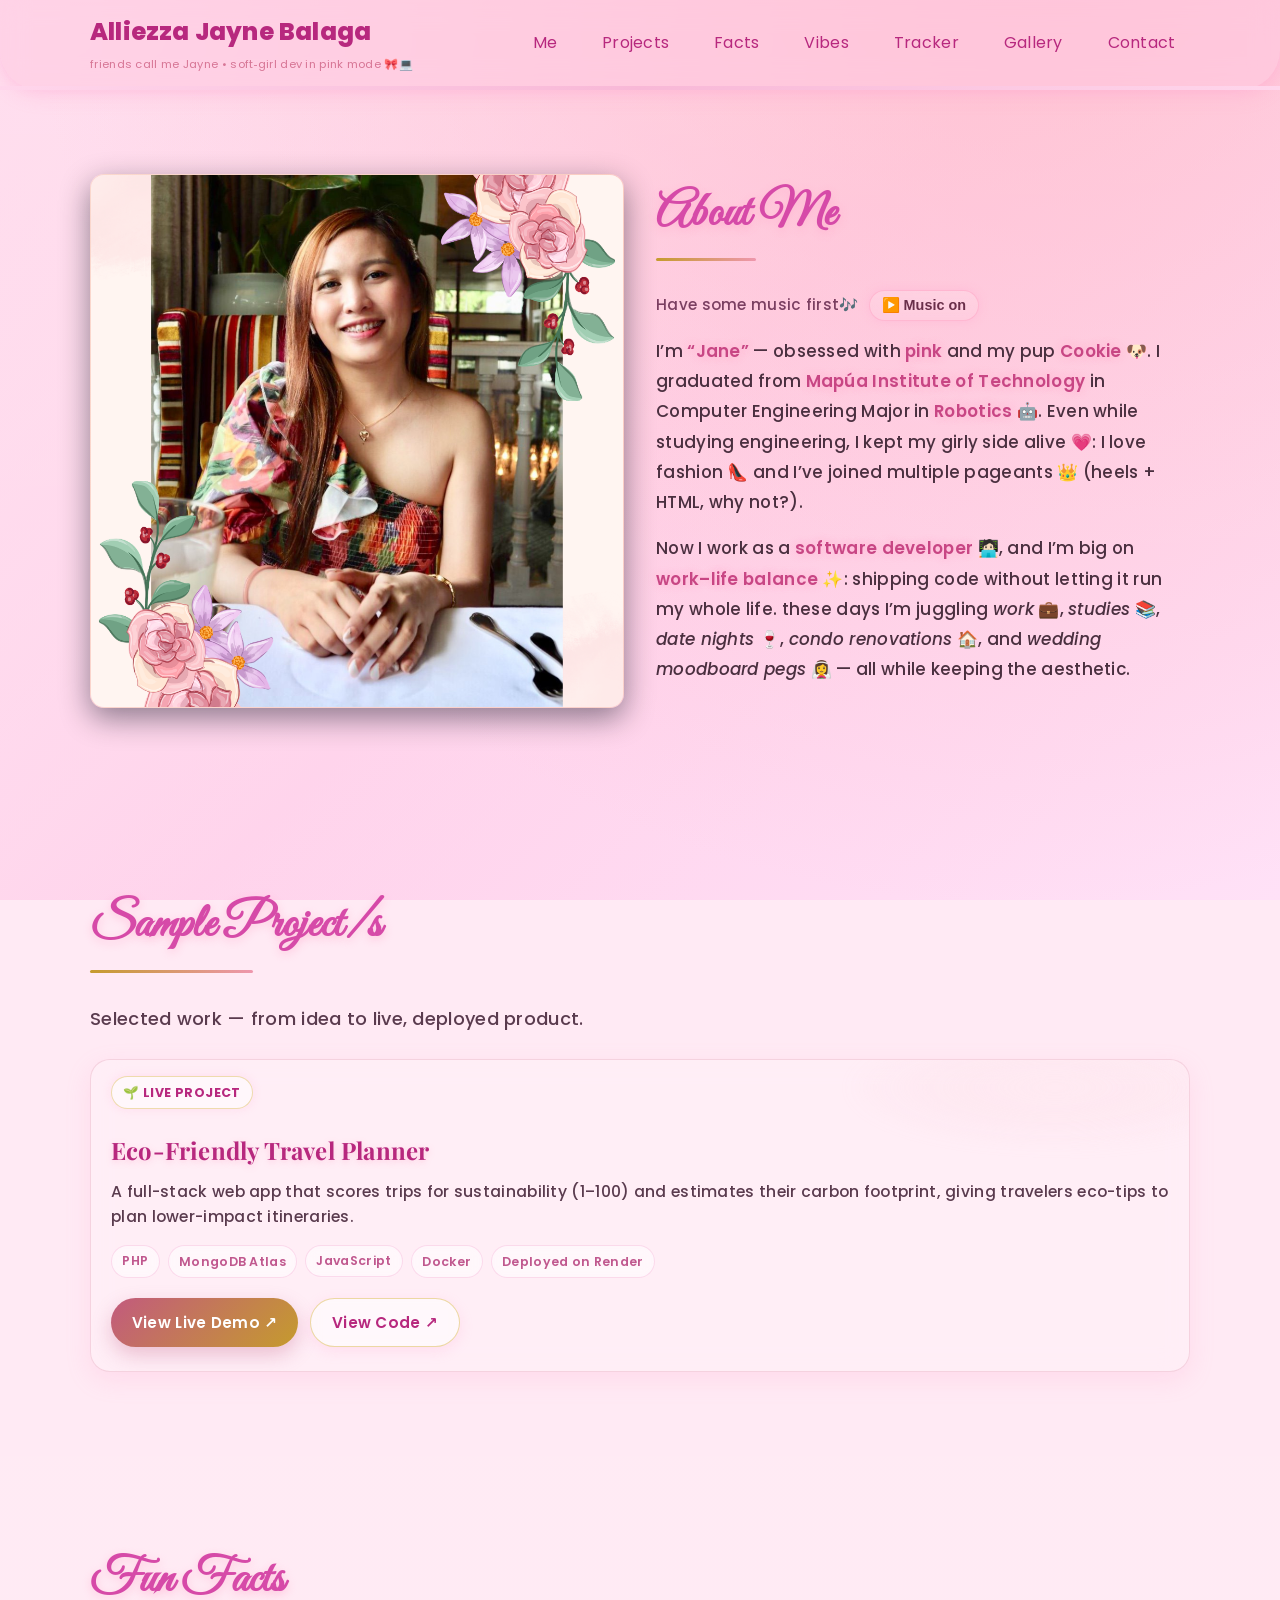
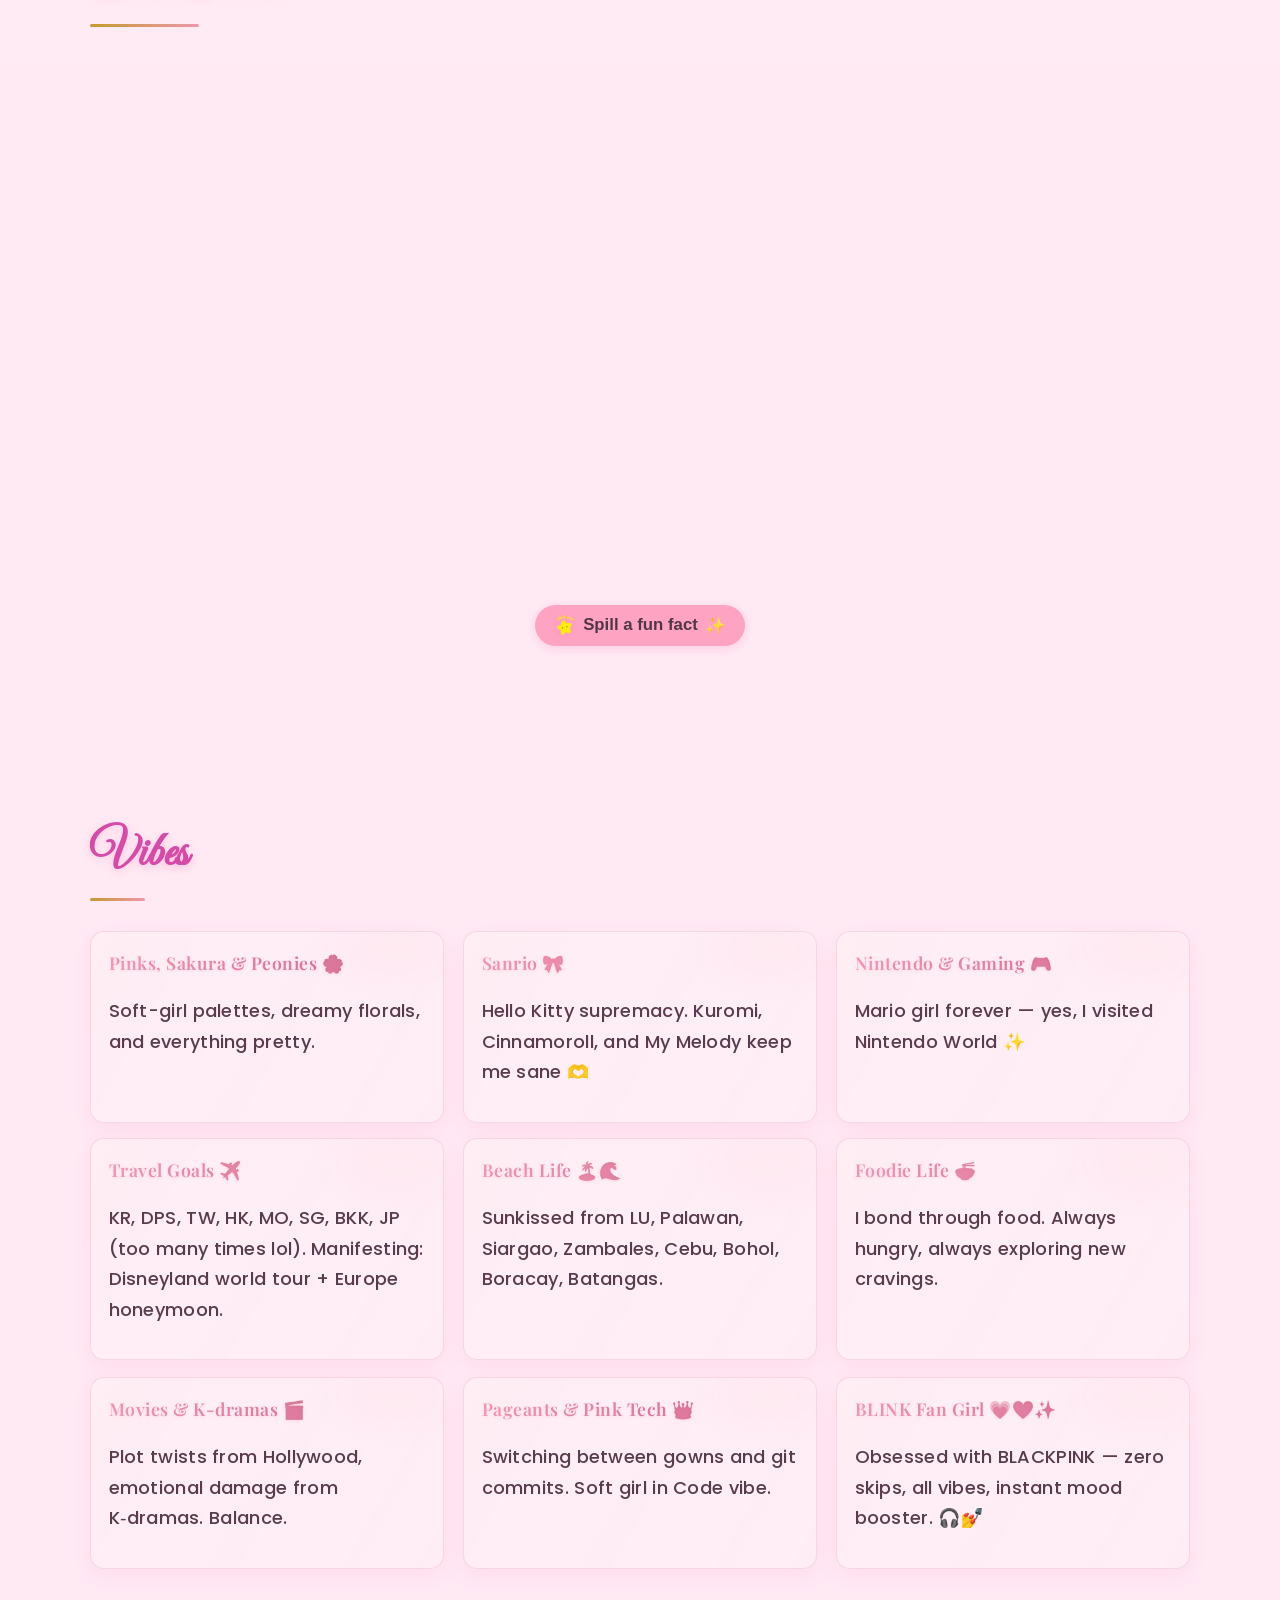
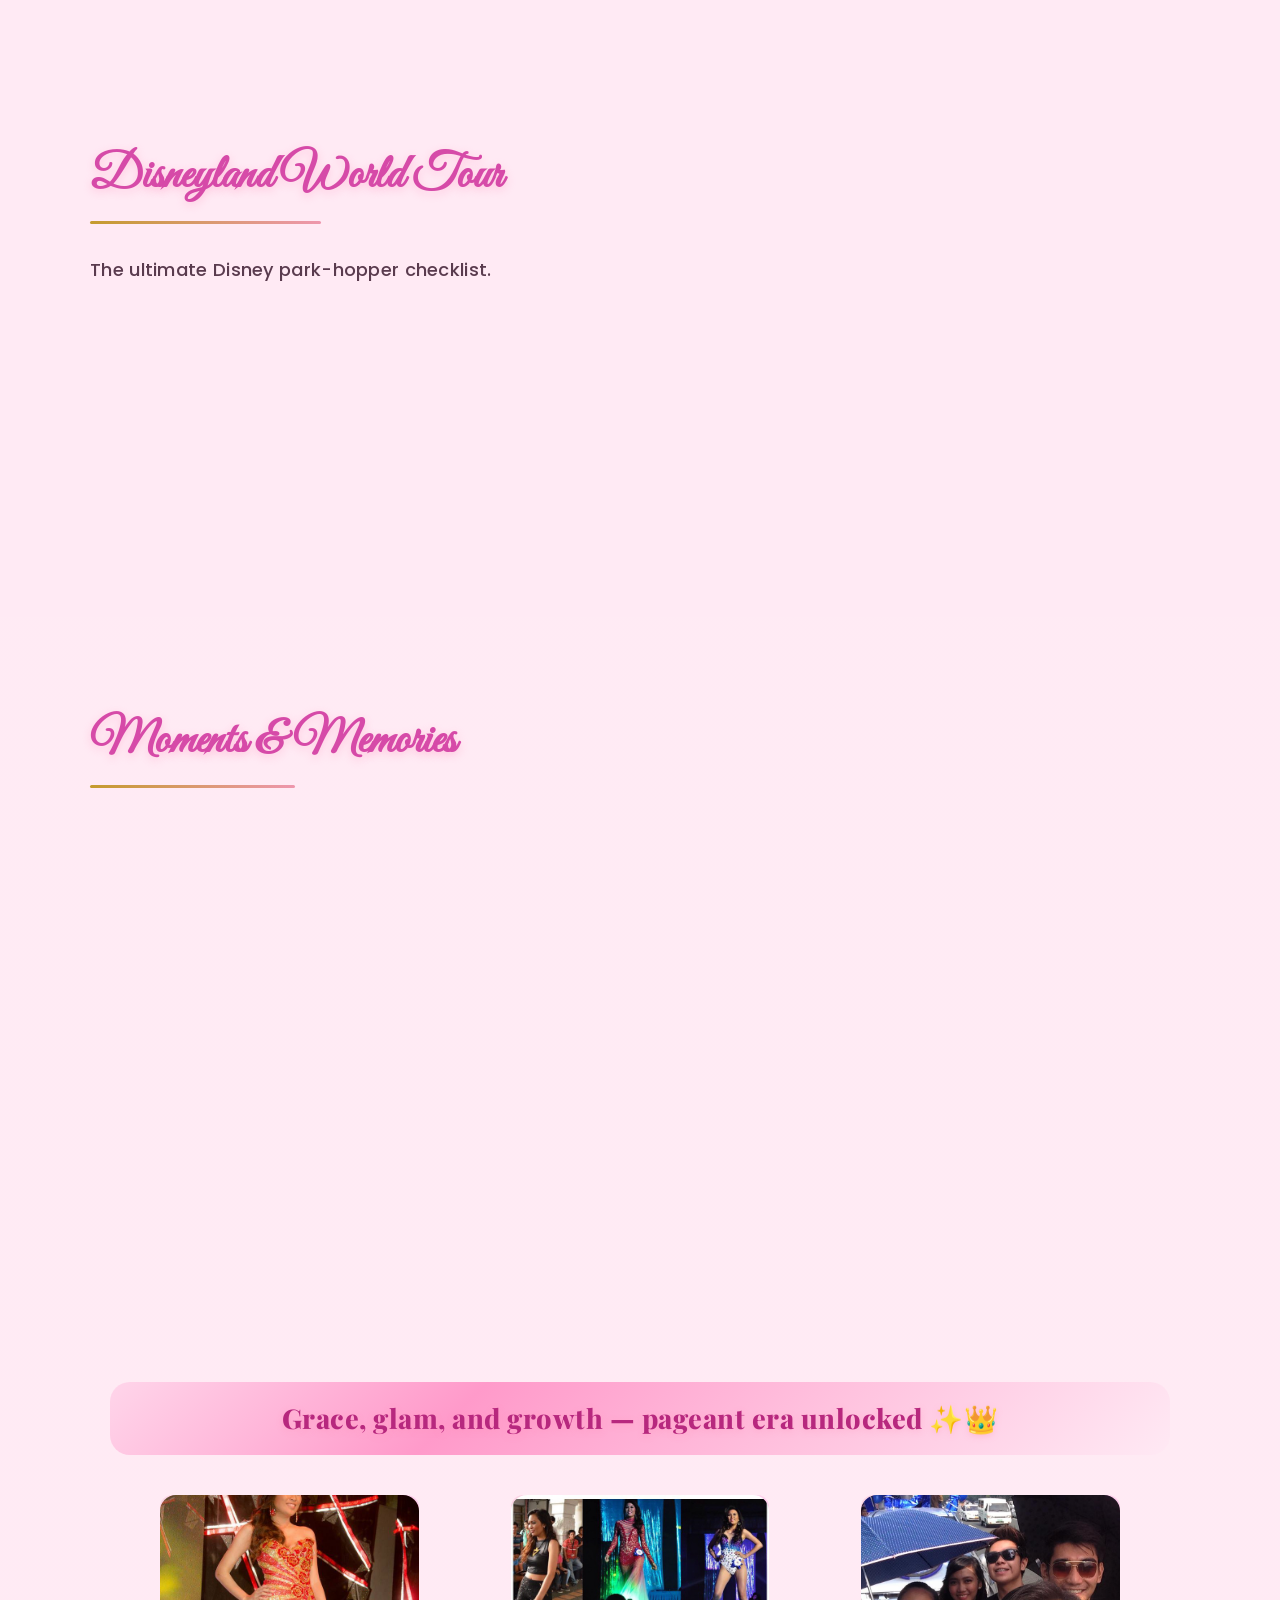
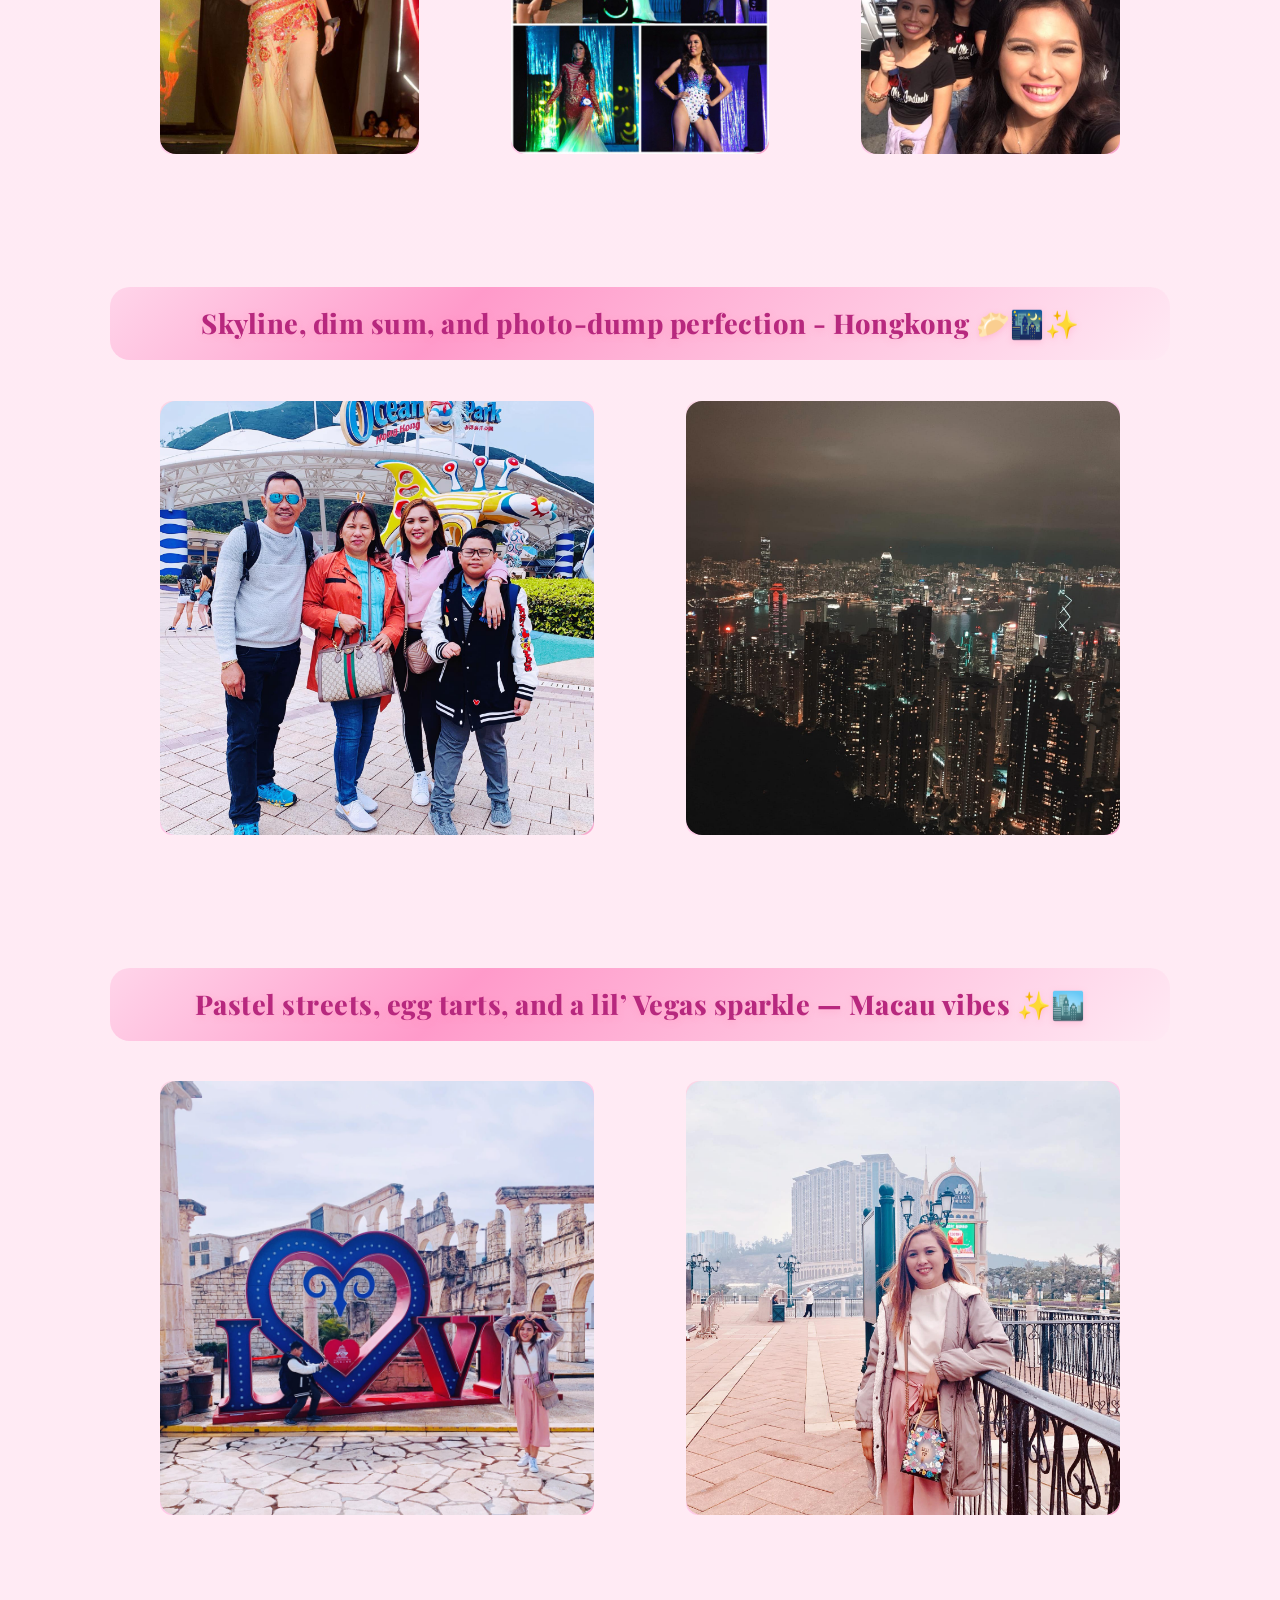
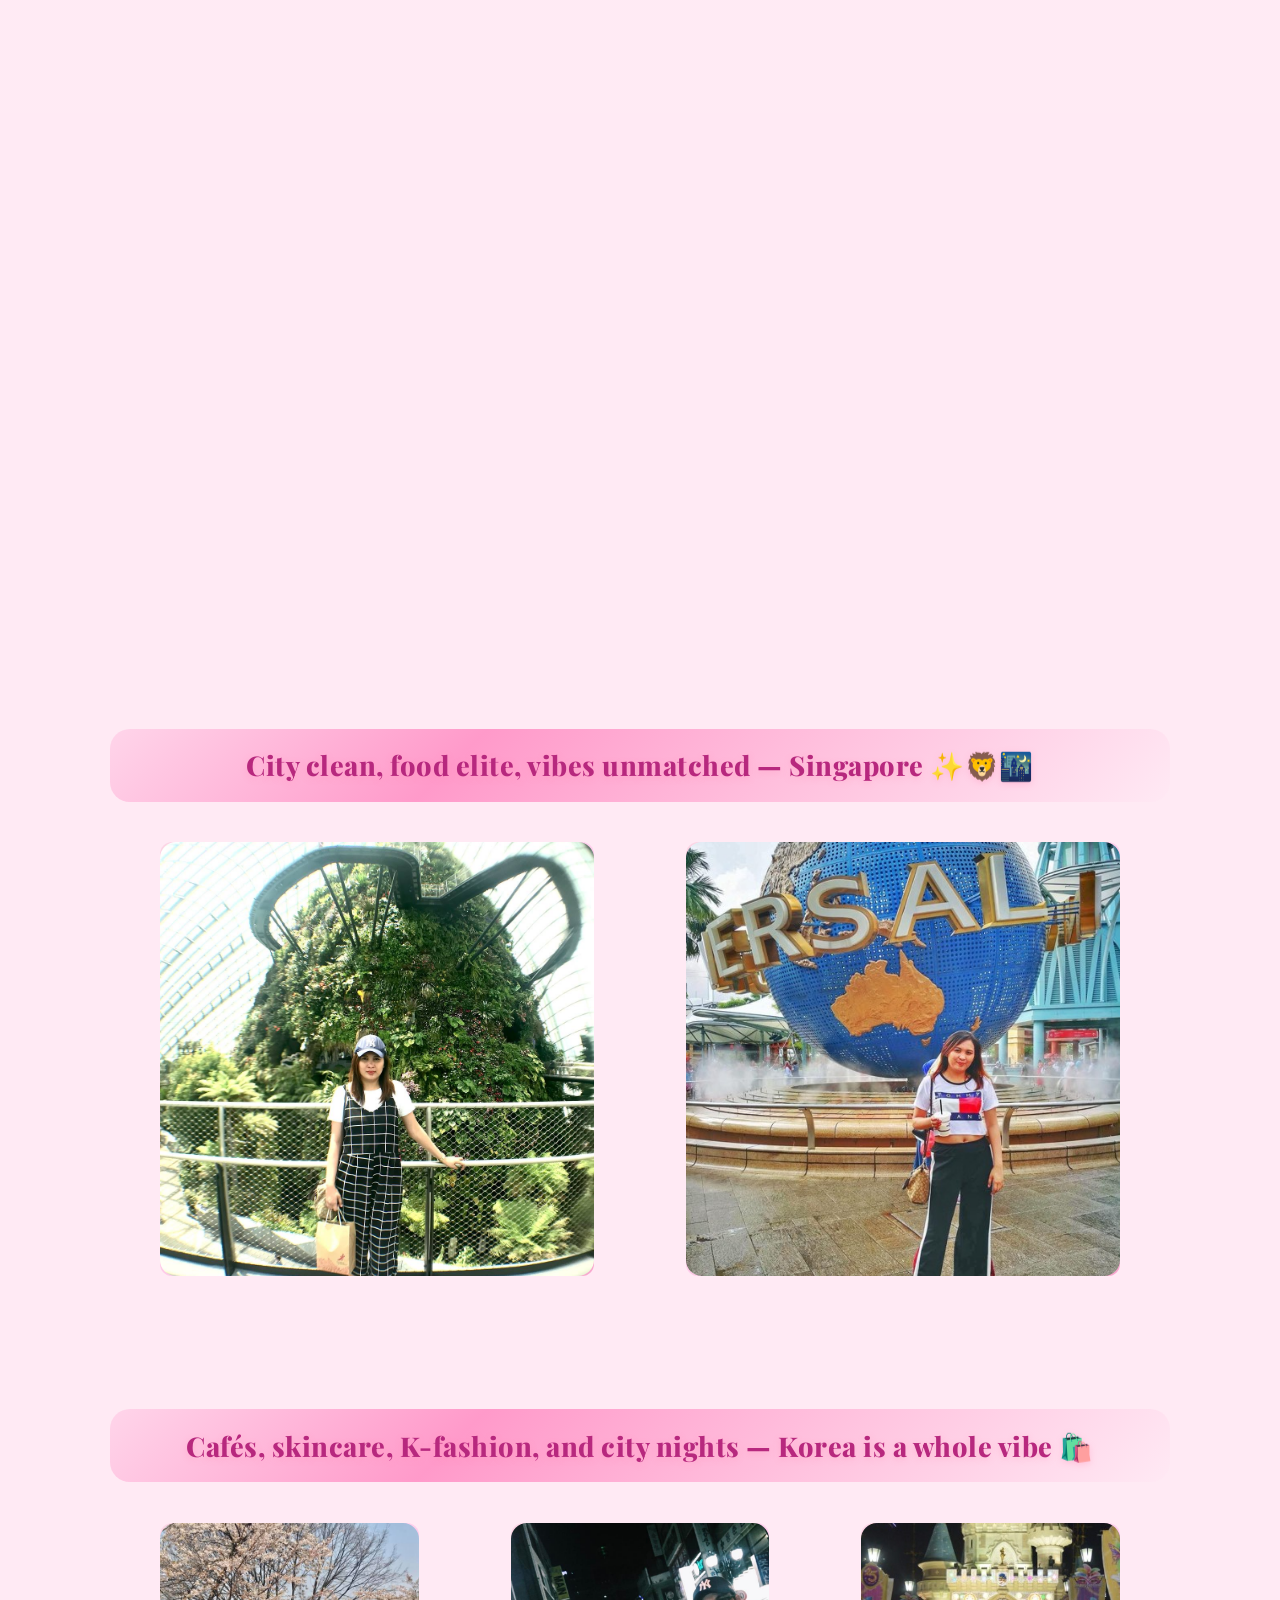
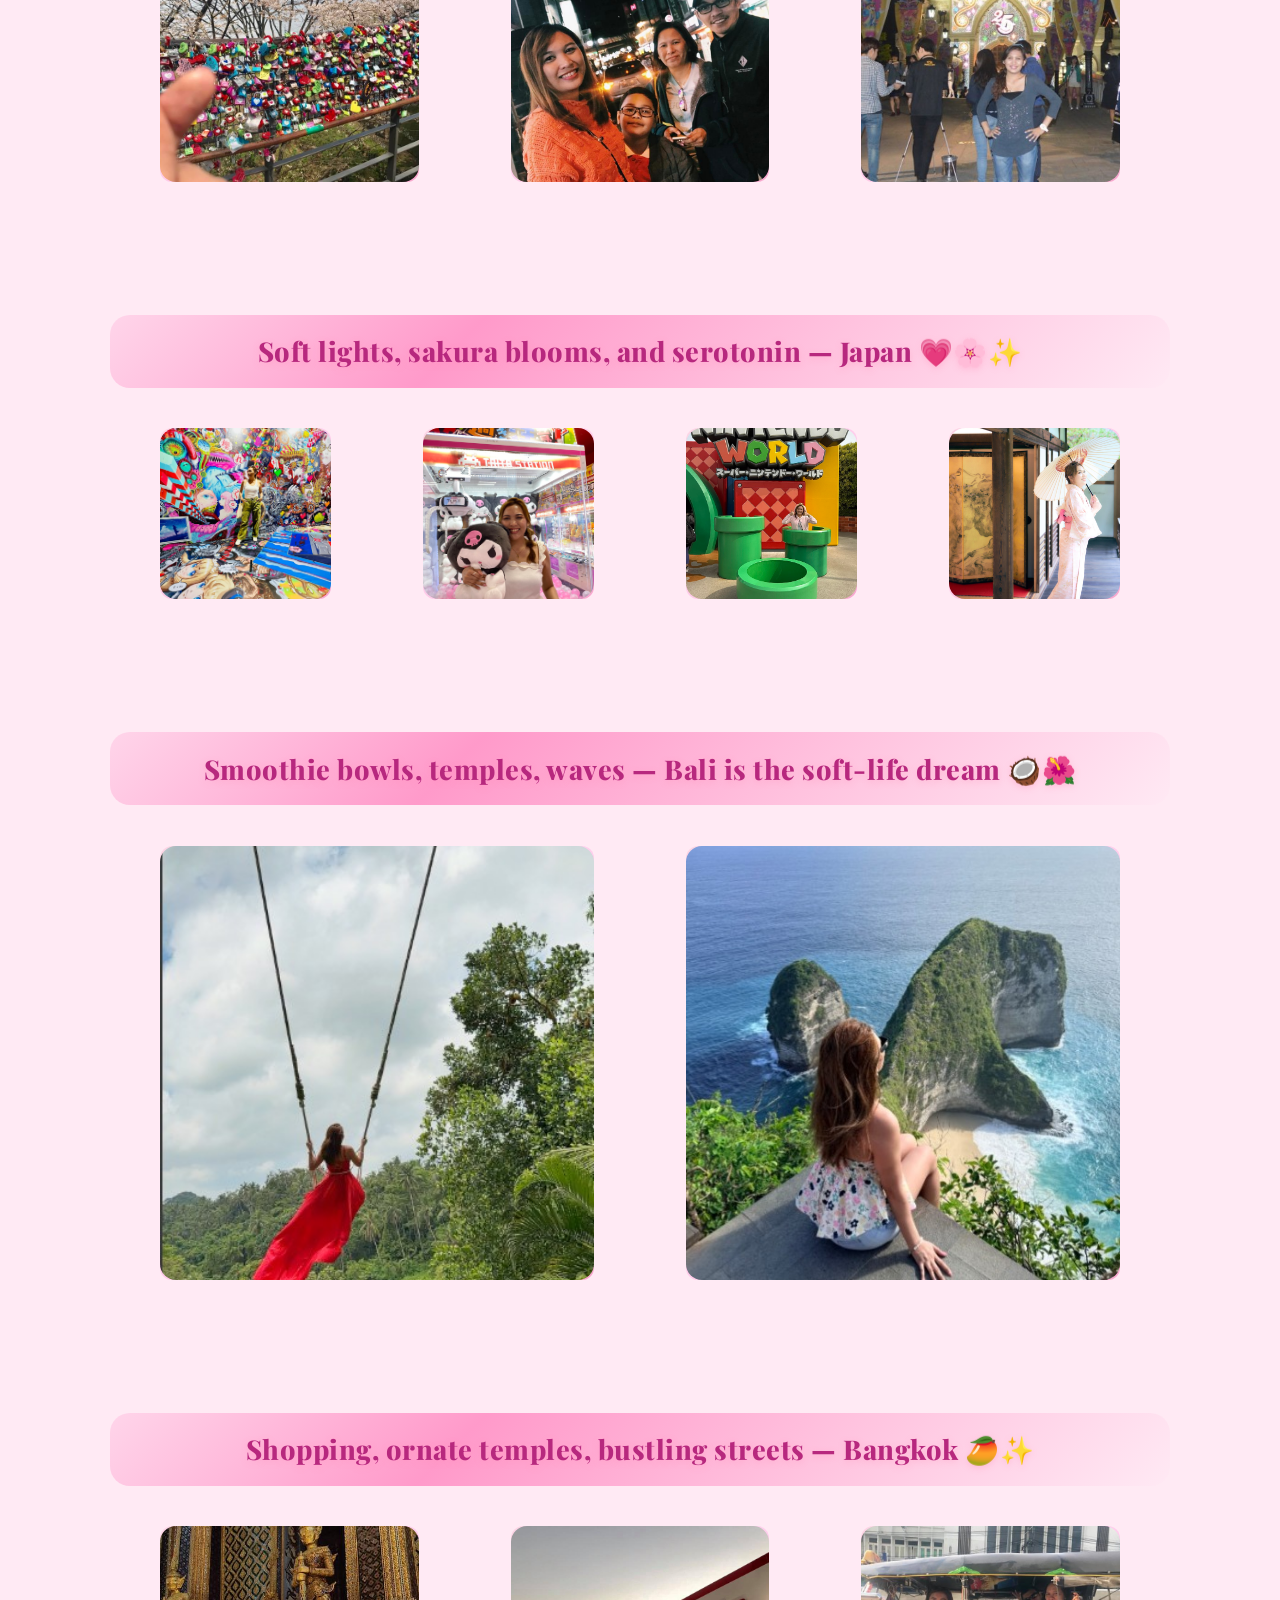
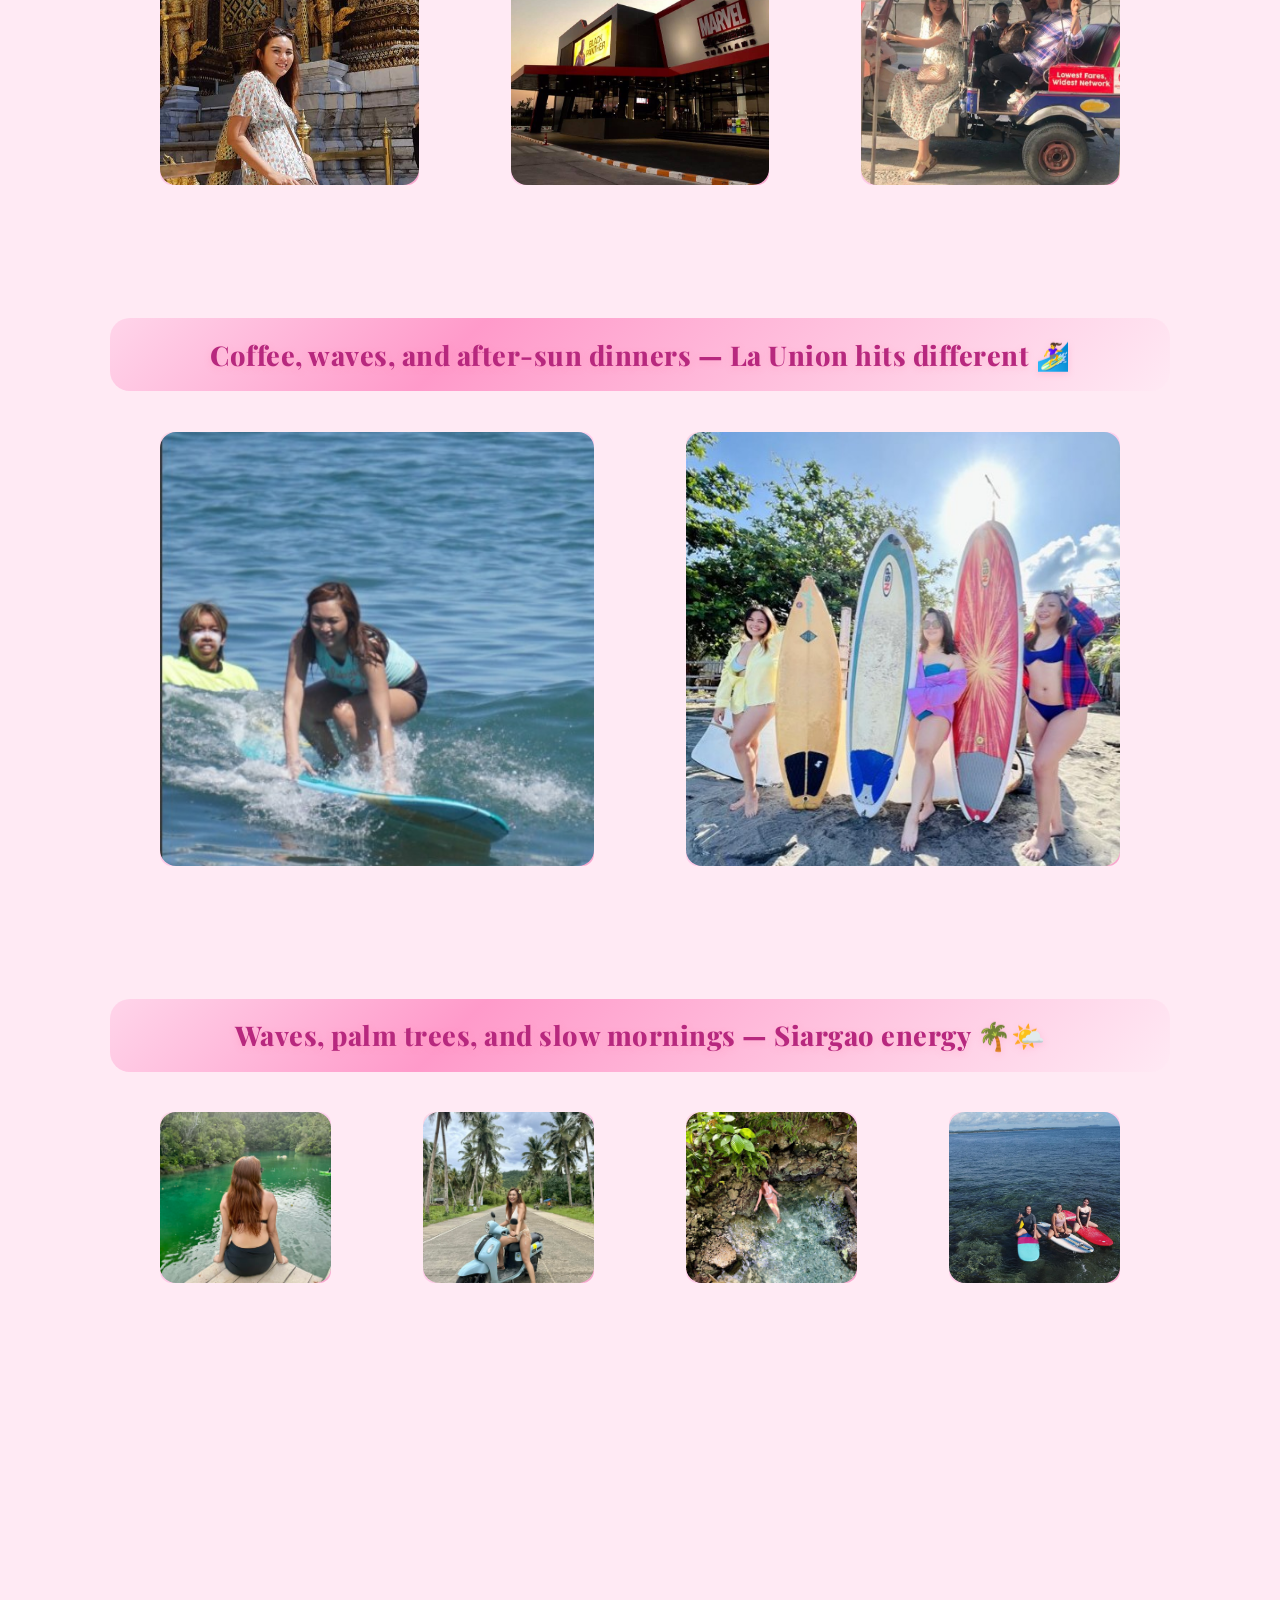
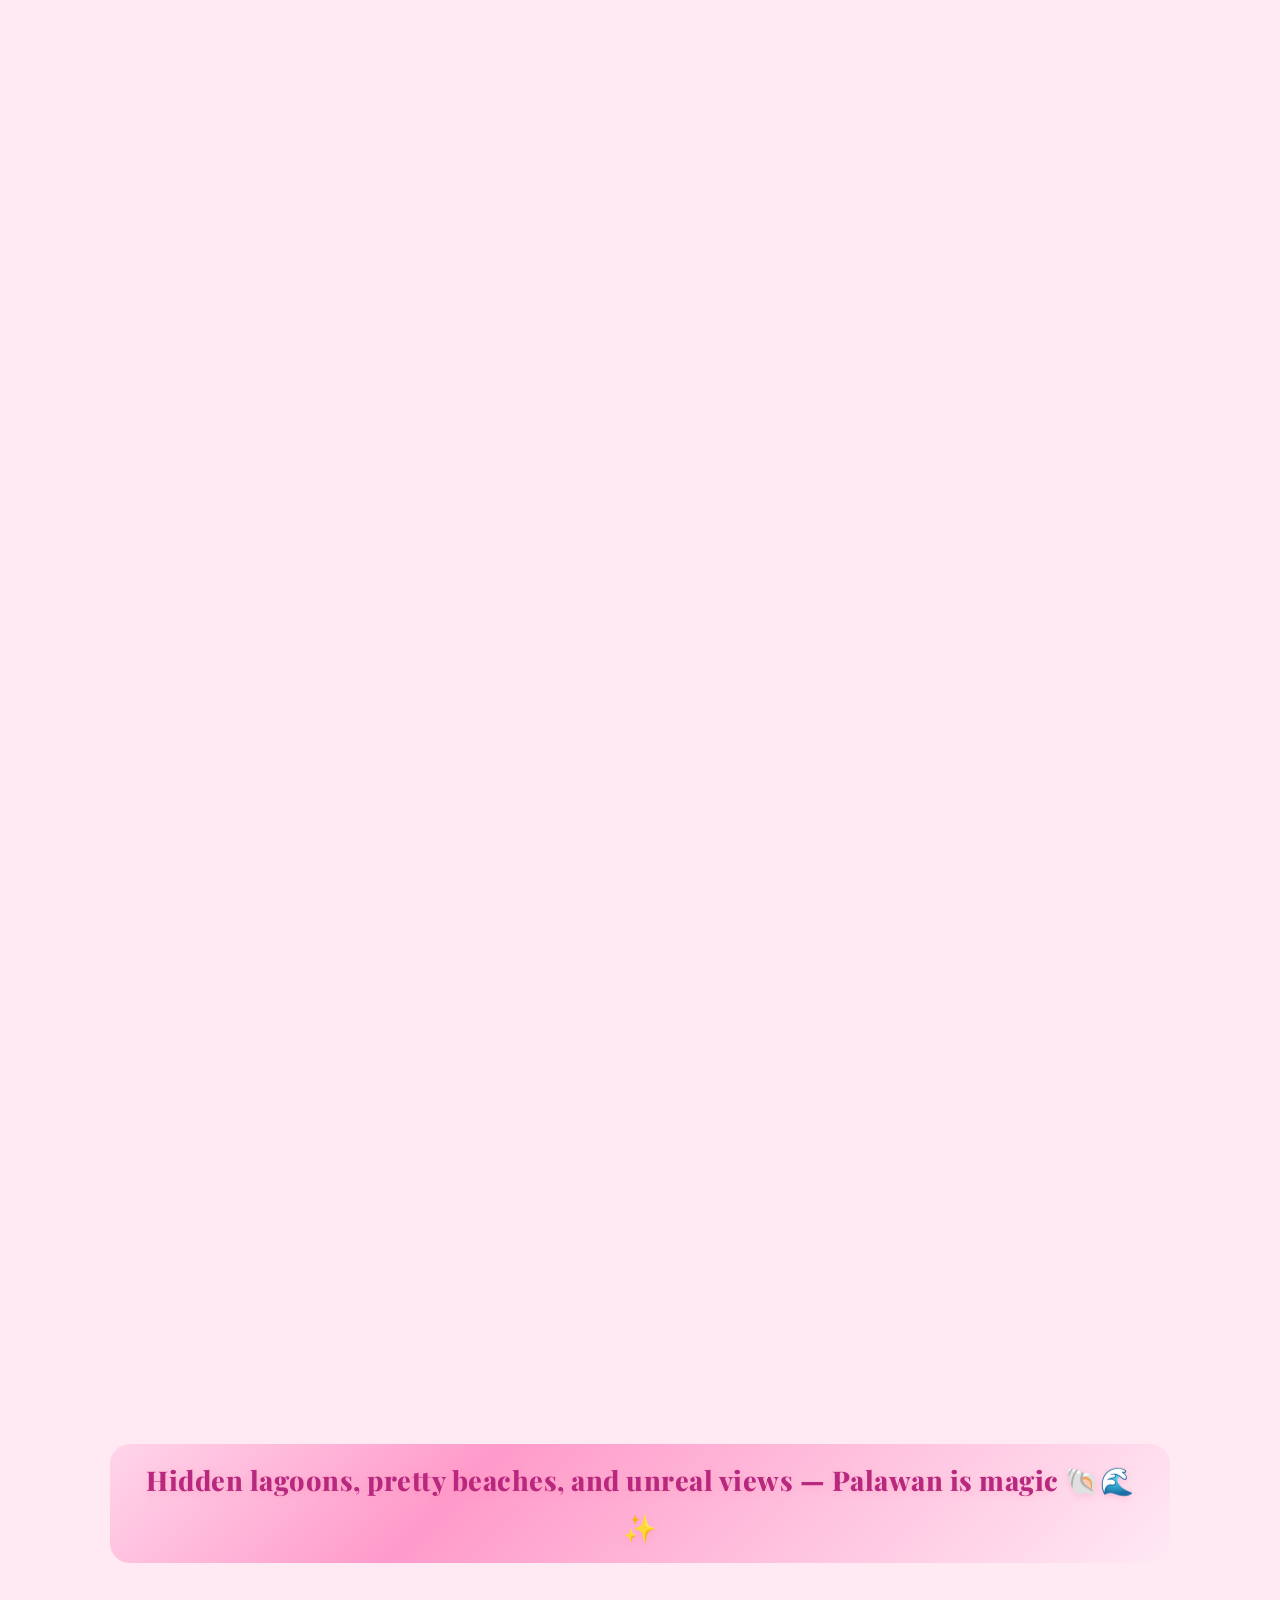
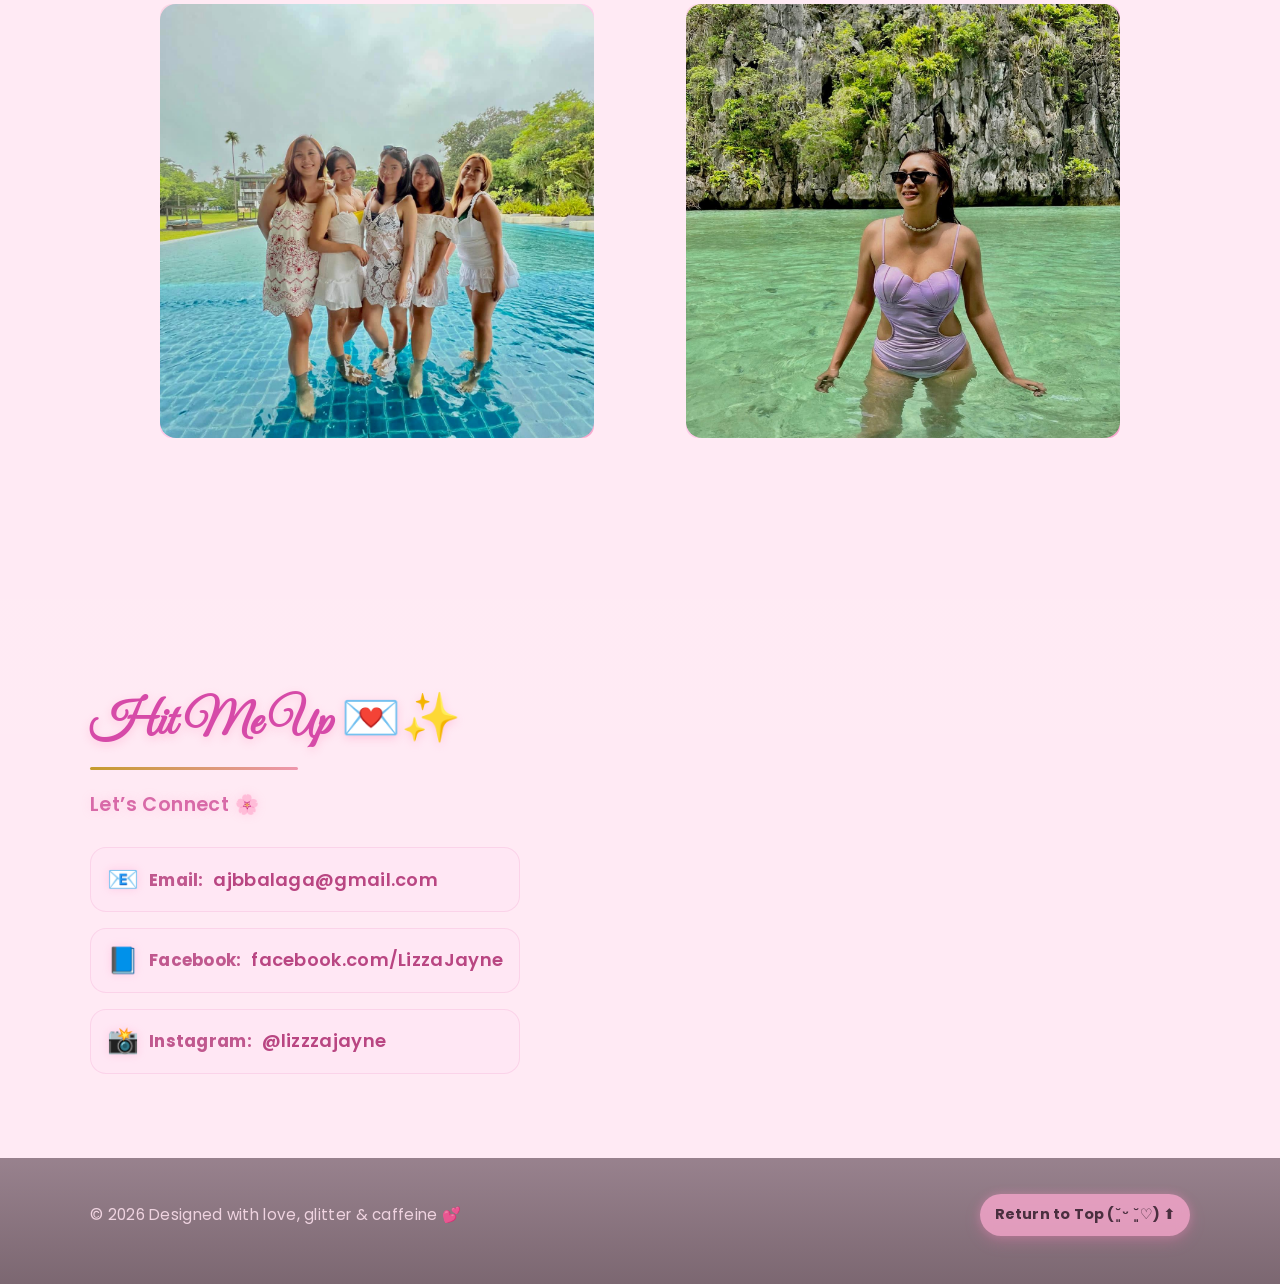
==== index.html @ bbef2a09 "update project" ====
<!DOCTYPE html>
<html lang="en" data-theme="dark">
<head>
  <meta charset="utf-8" />
  <meta name="viewport" content="width=device-width, initial-scale=1" />
  <title>Alliezza Jayne Balaga • Portfolio</title>
  <meta name="description" content="Personal web profile with elegant pink & gold palette, theme toggle, peony borders, Disneyland tracker, and curated photo galleries." />

  <!-- Fonts -->
  <link rel="preconnect" href="https://fonts.googleapis.com">
  <link rel="preconnect" href="https://fonts.gstatic.com" crossorigin>
  <link href="https://fonts.googleapis.com/css2?family=Inter:wght@400;600;800&display=swap" rel="stylesheet">
  <link href="https://fonts.googleapis.com/css2?family=Poppins:wght@300;400;500;600&family=Playfair+Display:wght@600;700&family=Great+Vibes&display=swap" rel="stylesheet">

  <!-- Styles -->
  <link rel="stylesheet" href="css/styles.css" />
  <link rel="stylesheet" href="css/header.css" />
  <link rel="stylesheet" href="css/fun-fact.css" />
  <link rel="stylesheet" href="css/contact.css" />
  <link rel="stylesheet" href="css/footer.css" />
  <link rel="stylesheet" href="css/disneyland-tracker.css" />
  <link rel="stylesheet" href="css/gallery.css" />
  <link rel="stylesheet" href="css/vibe.css" />
   <link rel="stylesheet" href="css/about.css" />
  <link rel="stylesheet" href="css/projects.css" />

  <!-- Script -->
  <script src="script.js" defer></script>
</head>
<body>  
  <div id="top">
    <a href="#main" class="u-skip">Skip to main</a>
    <header class="z-header">
      <div class="shell header-row">
        <div class="brand">
          <span class="brand-title">Alliezza Jayne Balaga</span>
          <span class="brand-tag">friends call me Jayne • soft‑girl dev in pink mode 🎀💻</span>
        </div>
        <nav class="z-nav" aria-label="Primary">
          <button id="menu-toggle"
                  class="nav-toggle"
                  aria-expanded="false"
                  aria-controls="nav-menu">
            <span class="sr-only">Toggle navigation</span>
            <span aria-hidden="true">☰</span>
          </button>
          <ul id="nav-menu" class="nav-list">
            <li><a class="nav-link" href="#about">Me</a></li>
            <li><a class="nav-link" href="#projects">Projects</a></li>
            <li><a class="nav-link" href="#funFact">Facts</a></li>
            <li><a class="nav-link" href="#vibes">Vibes</a></li>
            <li><a class="nav-link" href="#tracker">Tracker</a></li>
            <li><a class="nav-link" href="#gallery">Gallery</a></li>
            <li><a class="nav-link" href="#contact">Contact</a></li>
          </ul>
        </nav>
      </div>
    </header>
    <main id="main">
      <!-- ABOUT ME-->
      <section id="about" class="slice slice-alt">
        <div class="shell grid grid-2">
          <figure class="pfp reveal">
            <img class="pfp-img" src="images/jane-portrait.jpg" alt="Portrait of Alliezza Jayne (Jane) Balaga" />
          </figure>
          <div class="chunk reveal">
            <h2 class="slice-title">About Me</h2>
            
            <p class="music-line">
              Have some music first🎶
              <audio id="bg-music" loop playsinline preload="auto">
                <source src="music/silly cat.ogg" type="audio/ogg">
                <source src="music/silly cat.mp3" type="audio/mpeg">
              </audio>

              <button id="music-toggle" class="music-btn">
                ▶️ Music on
              </button>
            </p>            

            <p class="about-copy">
              I’m <strong><span class="name-highlight">“Jane”</span></strong> — obsessed with <strong>pink</strong> and my pup
              <strong>Cookie</strong> 🐶. I graduated from <strong>Mapúa Institute of Technology</strong> in Computer Engineering Major in
              <strong>Robotics</strong> 🤖. Even while studying engineering, I kept my girly side alive 💗:
              I love fashion 👠 and I’ve joined multiple pageants 👑 (heels + HTML, why not?).
            </p>
            <p class="about-copy">
              Now I work as a <strong>software developer</strong> 🧑🏻‍💻, and I’m big on <strong>work–life balance</strong> ✨:
              shipping code without letting it run my whole life. these days I’m juggling <em>work</em> 💼, <em>studies</em> 📚, <em>date nights</em> 🍷, <em>condo renovations</em> 🏠, and
              <em>wedding moodboard pegs</em> 👰‍♀️ — all while keeping the aesthetic.
            </p>          
          </div>
        </div>
      </section>
      <!-- PROJECTS -->
      <section id="projects" class="slice">
        <div class="shell">
          <h2 class="slice-title">Sample Project/s</h2>
          <p class="reveal projects-intro">Selected work — from idea to live, deployed product.</p>
          <div class="project-grid">
            <article class="project-card reveal">
              <div class="project-media">
                <span class="project-tag">🌱 Live Project</span>
              </div>
              <div class="project-body">
                <h3 class="project-title">Eco-Friendly Travel Planner</h3>
                <p class="project-copy">
                  A full-stack web app that scores trips for sustainability (1–100) and estimates their
                  carbon footprint, giving travelers eco-tips to plan lower-impact itineraries.
                </p>
                <ul class="project-stack">
                  <li>PHP</li>
                  <li>MongoDB Atlas</li>
                  <li>JavaScript</li>
                  <li>Docker</li>
                  <li>Deployed on Render</li>
                </ul>
                <div class="project-actions">
                  <a class="project-link"
                     href="https://eco-friendly-travel-planner.onrender.com"
                     target="_blank" rel="noopener noreferrer">
                    View Live Demo ↗
                  </a>
                  <a class="project-link project-link-outline"
                     href="https://github.com/ajbalaga/Eco-friendly-Travel-Planner-V2"
                     target="_blank" rel="noopener noreferrer">
                    View Code ↗
                  </a>
                </div>
              </div>
            </article>
          </div>
        </div>
      </section>
      <!-- FUN FACT -->
      <section id="funFact" class="slice slice-alt">
        <div class="shell">
          <h2 class="slice-title">Fun Facts</h2>
          <div class="fact-card">
            <figure class="fact-media loading reveal" aria-live="polite">
              <!-- Main image -->
              <img id="fact-img" class="peony-border" />
              <!-- SR caption -->
              <figcaption class="sr-only" id="fact-caption"></figcaption>
              <!-- Caption badge (on-image badge) -->
              <p id="fact-box" class="fact" role="status" aria-live="polite"></p>
            </figure>
            <div class="fact-actions">
              <button id="btn-fact"
                      class="btn-juice peony-border fact-btn under-btn"
                      aria-controls="fact-box fact-img">
                <span class="btn-inner">
                  <img src="./images/click.gif" alt="" class="click-gif" />
                  <span class="btn-text">Spill a fun fact</span>
                  <span class="emoji" aria-hidden="true">✨</span>
                </span>
                <span class="btn-ripple" aria-hidden="true"></span>
              </button>
            </div>
          </div>
        
        </div>
      </section>      
      <!-- VIBES -->
      <section id="vibes" class="slice">
        <div class="shell">
          <h2 class="slice-title">Vibes</h2>
          <div class="vibe-cards">

            <article class="vibe peony-border reveal">
              <h3 class="vibe-title">Pinks, Sakura & Peonies 🌸</h3>
              <p class="vibe-copy">Soft-girl palettes, dreamy florals, and everything pretty.</p>
            </article>

            <article class="vibe peony-border reveal">
              <h3 class="vibe-title">Sanrio 🎀</h3>
              <p class="vibe-copy">Hello Kitty supremacy. Kuromi, Cinnamoroll, and My Melody keep me sane 🫶</p>
            </article>

            <article class="vibe peony-border reveal">
              <h3 class="vibe-title">Nintendo & Gaming 🎮</h3>
              <p class="vibe-copy">Mario girl forever — yes, I visited Nintendo World ✨</p>
            </article>

            <article class="vibe peony-border reveal">
              <h3 class="vibe-title">Travel Goals ✈️</h3>
              <p class="vibe-copy">KR, DPS, TW, HK, MO, SG, BKK, JP (too many times lol). Manifesting: Disneyland world tour + Europe honeymoon.</p>
            </article>

            <article class="vibe peony-border reveal">
              <h3 class="vibe-title">Beach Life 🏝️🌊</h3>
              <p class="vibe-copy">Sunkissed from LU, Palawan, Siargao, Zambales, Cebu, Bohol, Boracay, Batangas.</p>
            </article>

            <article class="vibe peony-border reveal">
              <h3 class="vibe-title">Foodie Life 🍜</h3>
              <p class="vibe-copy">I bond through food. Always hungry, always exploring new cravings.</p>
            </article>

            <article class="vibe peony-border reveal">
              <h3 class="vibe-title">Movies & K‑dramas 🎬</h3>
              <p class="vibe-copy">Plot twists from Hollywood, emotional damage from K‑dramas. Balance.</p>
            </article>

            <article class="vibe peony-border reveal">
              <h3 class="vibe-title">Pageants & Pink Tech 👑</h3>
              <p class="vibe-copy">Switching between gowns and git commits. Soft girl in Code vibe.</p>
            </article>
            
            <article class="vibe peony-border reveal">
              <h3 class="vibe-title">BLINK Fan Girl 💗🖤✨</h3>
              <p class="vibe-copy">
                Obsessed with BLACKPINK — zero skips, all vibes, instant mood booster. 🎧💅
              </p>
            </article>
          </div>
        </div>
      </section>
      <!-- DISNEYLAND TRACKER -->
      <section id="tracker" class="slice">
      <div class="shell">
        <h2 class="slice-title">Disneyland World Tour</h2>
        <p class="reveal">The ultimate Disney park-hopper checklist.</p>
        <div class="tracker reveal">
          <div class="tracker-progress"
              role="progressbar"
              aria-valuemin="0"
              aria-valuemax="7"
              aria-valuenow="0"
              aria-label="Disneyland parks visited">
            <div class="tracker-bar" style="width:0%"></div>
          </div>
          <p class="tracker-stats">
            <span id="parks-done">0</span> /
            <span id="parks-total">7</span> complete
          </p>
          <ul class="parks-list sakura-scope">
            <li><label><input type="checkbox" class="park heart" data-key="california"> 🏰 Disneyland Park California</label></li>
            <li><label><input type="checkbox" class="park heart" data-key="florida"> 🌟 Walt Disney World Resort </label></li>
            <li><label><input type="checkbox" class="park heart" data-key="tokyo"> 🎌 Tokyo Disneyland </label></li>
            <li><label><input type="checkbox" class="park heart" data-key="tokyo2" checked> 🌊 Tokyo DisneySea </label></li>
            <li><label><input type="checkbox" class="park heart" data-key="paris"> 🥐 Disneyland Paris </label></li>
            <li><label><input type="checkbox" class="park heart" data-key="hongkong" checked> 🐉 Hong Kong Disneyland </label></li>
            <li><label><input type="checkbox" class="park heart" data-key="shanghai"> 🐼 Shanghai Disney Resort </label></li>
          </ul>
        </div><!-- tracker -->
      </div><!-- shell -->
      </section>
      <!-- GALLERY -->
      <section id="gallery" class="slice slice-alt">
        <div class="shell">
          <h2 class="slice-title">Moments & Memories</h2>

          <!-- University -->
          <div class="gallery-section reveal">
            <h3 class="gallery-title">Late‑night grinds, big wins, and core‑memory semesters 🎓✨</h3>
            <div class="gallery-grid">
              <figure class="shot peony-border"><img src="images/gallery/university/univ-1.jpg" alt="University photo 1"/></figure>
              <figure class="shot peony-border"><img src="images/gallery/university/univ-2.jpg" alt="University photo 2"/></figure>
              <figure class="shot peony-border"><img src="images/gallery/university/univ-3.jpg" alt="University photo 3"/></figure>
            </div>
          </div>

          <!-- Pageant -->
          <div class="gallery-section reveal">
            <h3 class="gallery-title">Grace, glam, and growth — pageant era unlocked ✨👑</h3>
            <div class="gallery-grid">
              <figure class="shot peony-border"><img src="images/gallery/pageant/pageant-1.jpg" alt="Pageant photo 1"/></figure>
              <figure class="shot peony-border"><img src="images/gallery/pageant/pageant-2.jpg" alt="Pageant photo 2"/></figure>
              <figure class="shot peony-border"><img src="images/gallery/pageant/pageant-3.jpg" alt="Pageant photo 3"/></figure>
            </div>
          </div>

          <!-- International Travel -->
          <div class="gallery-section reveal"><h3 class="gallery-title">Skyline, dim sum, and photo‑dump perfection - Hongkong 🥟🌃✨</h3>
            <div class="gallery-grid">
              <figure class="shot peony-border"><img src="images/gallery/travel/hk/hk-1.jpg" alt="Hong Kong photo 1"/></figure>
              <figure class="shot peony-border"><img src="images/gallery/travel/hk/hk-2.jpg" alt="Hong Kong photo 2"/></figure>
            </div>
          </div>
          <div class="gallery-section reveal"><h3 class="gallery-title">Pastel streets, egg tarts, and a lil’ Vegas sparkle — Macau vibes ✨🏙️</h3>
            <div class="gallery-grid">
              <figure class="shot peony-border"><img src="images/gallery/travel/macau/macau-1.jpg" alt="Macau photo 1"/></figure>
              <figure class="shot peony-border"><img src="images/gallery/travel/macau/macau-2.jpg" alt="Macau photo 2"/></figure>
            </div>
          </div>
          <div class="gallery-section reveal"><h3 class="gallery-title">Milk tea, street food, and endless foodie wins — Taiwan hits 🎋🍡🧋</h3>
            <div class="gallery-grid">
              <figure class="shot peony-border"><img src="images/gallery/travel/taiwan/taiwan-1.jpg" alt="Taiwan photo 1"/></figure>
              <figure class="shot peony-border"><img src="images/gallery/travel/taiwan/taiwan-2.jpg" alt="Taiwan photo 2"/></figure>
            </div>
          </div>
          <div class="gallery-section reveal"><h3 class="gallery-title">City clean, food elite, vibes unmatched — Singapore ✨🦁🌃</h3>
            <div class="gallery-grid">
              <figure class="shot peony-border"><img src="images/gallery/travel/singapore/singapore-1.jpg" alt="Singapore photo 1"/></figure>
              <figure class="shot peony-border"><img src="images/gallery/travel/singapore/singapore-2.jpg" alt="Singapore photo 2"/></figure>
            </div>
          </div>
          <div class="gallery-section reveal"><h3 class="gallery-title">Cafés, skincare, K‑fashion, and city nights — Korea is a whole vibe 🛍️</h3>
            <div class="gallery-grid">
              <figure class="shot peony-border"><img src="images/gallery/travel/skorea/skorea-1.jpg" alt="South Korea photo 1"/></figure>
              <figure class="shot peony-border"><img src="images/gallery/travel/skorea/skorea-2.jpg" alt="South Korea photo 2"/></figure>
              <figure class="shot peony-border"><img src="images/gallery/travel/skorea/skorea-3.jpg" alt="South Korea photo 3"/></figure>
            </div>
          </div>
          <div class="gallery-section reveal"><h3 class="gallery-title">Soft lights, sakura blooms, and serotonin — Japan 💗🌸✨</h3>
            <div class="gallery-grid">
              <figure class="shot peony-border"><img src="images/gallery/travel/japan/japan-1.jpg" alt="Japan photo 1"/></figure>
              <figure class="shot peony-border"><img src="images/gallery/travel/japan/japan-2.jpg" alt="Japan photo 2"/></figure>
              <figure class="shot peony-border"><img src="images/gallery/travel/japan/japan-3.jpg" alt="Japan photo 3"/></figure>
              <figure class="shot peony-border"><img src="images/gallery/travel/japan/japan-4.jpg" alt="Japan photo 4"/></figure>
            </div>
          </div>
          <div class="gallery-section reveal"><h3 class="gallery-title">Smoothie bowls, temples, waves — Bali is the soft‑life dream 🥥🌺</h3>
            <div class="gallery-grid">
              <figure class="shot peony-border"><img src="images/gallery/travel/bali/bali-1.jpg" alt="Bali photo 1"/></figure>
              <figure class="shot peony-border"><img src="images/gallery/travel/bali/bali-2.jpg" alt="Bali photo 2"/></figure>
            </div>
          </div>
          <div class="gallery-section reveal"><h3 class="gallery-title">Shopping, ornate temples, bustling streets — Bangkok 🥭✨</h3>
            <div class="gallery-grid">
              <figure class="shot peony-border"><img src="images/gallery/travel/Bangkok/bk-1.jpg" alt="Bangkok photo 1"/></figure>
              <figure class="shot peony-border"><img src="images/gallery/travel/Bangkok/bk-2.jpg" alt="Bangkok photo 2"/></figure>
              <figure class="shot peony-border"><img src="images/gallery/travel/Bangkok/bk-3.jpg" alt="Bangkok photo 3"/></figure>
            </div>
          </div>

          <!-- Beaches (PH) -->
          <div class="gallery-section reveal"><h3 class="gallery-title">Coffee, waves, and after‑sun dinners — La Union hits different 🏄‍♀️</h3>
            <div class="gallery-grid">
              <figure class="shot peony-border"><img src="images/gallery/beaches/lu/lu-1.jpg" alt="La Union beach photo 1"/></figure>
              <figure class="shot peony-border"><img src="images/gallery/beaches/lu/lu-2.jpg" alt="La Union beach photo 2"/></figure>
            </div>
          </div>
          <div class="gallery-section reveal"><h3 class="gallery-title">Waves, palm trees, and slow mornings — Siargao energy 🌴🌤️</h3>
            <div class="gallery-grid">
              <figure class="shot peony-border"><img src="images/gallery/beaches/siargao/siargao-1.jpg" alt="Siargao beach photo 1"/></figure>
              <figure class="shot peony-border"><img src="images/gallery/beaches/siargao/siargao-2.jpg" alt="Siargao beach photo 2"/></figure>
              <figure class="shot peony-border"><img src="images/gallery/beaches/siargao/siargao-3.jpg" alt="Siargao beach photo 3"/></figure>
              <figure class="shot peony-border"><img src="images/gallery/beaches/siargao/siargao-4.jpg" alt="Siargao beach photo 4"/></figure>
            </div>
          </div>
          <div class="gallery-section reveal"><h3 class="gallery-title">Bonfires, beaches, and chill weekend escapes — Zambales energy 🌊🔥</h3>
            <div class="gallery-grid">
              <figure class="shot peony-border"><img src="images/gallery/beaches/zambales/zambales-1.jpg" alt="Zambales beach photo 1"/></figure>
              <figure class="shot peony-border"><img src="images/gallery/beaches/zambales/zambales-2.jpg" alt="Zambales beach photo 2"/></figure>
            </div>
          </div>
          <div class="gallery-section reveal"><h3 class="gallery-title">Quick escapes, calm beaches, and cozy weekends — Batangas 🏖️</h3>
            <div class="gallery-grid">
              <figure class="shot peony-border"><img src="images/gallery/beaches/batangas/batangas-1.jpg" alt="Batangas beach photo 1"/></figure>
              <figure class="shot peony-border"><img src="images/gallery/beaches/batangas/batangas-2.jpg" alt="Batangas beach photo 2"/></figure>
              <figure class="shot peony-border"><img src="images/gallery/beaches/batangas/batangas-3.jpg" alt="Batangas beach photo 2"/></figure>
            </div>
          </div>
          <div class="gallery-section reveal"><h3 class="gallery-title">Chocolate Hills, tarsiers, and crystal waters — Bohol slays 🐒🌴💖</h3>
            <div class="gallery-grid">
              <figure class="shot peony-border"><img src="images/gallery/beaches/bohol/bohol-1.jpg" alt="Bohol beach photo 1"/></figure>
              <figure class="shot peony-border"><img src="images/gallery/beaches/bohol/bohol-2.jpg" alt="Bohol beach photo 2"/></figure>
            </div>
          </div>
          <div class="gallery-section reveal"><h3 class="gallery-title">Whale sharks, beaches, waterfalls, and city food trips — Cebu 🐳🍢✨</h3>
            <div class="gallery-grid">
              <figure class="shot peony-border"><img src="images/gallery/beaches/cebu/cebu-1.jpg" alt="Cebu beach photo 1"/></figure>
              <figure class="shot peony-border"><img src="images/gallery/beaches/cebu/cebu-2.jpg" alt="Cebu beach photo 2"/></figure>
            </div>
          </div>
          <div class="gallery-section reveal"><h3 class="gallery-title">White sand, blue water, and golden hour perfection — Bora vibes 🌅🏝️💖</h3>
            <div class="gallery-grid">
              <figure class="shot peony-border"><img src="images/gallery/beaches/boracay/boracay-1.jpg" alt="Boracay beach photo 1"/></figure>
              <figure class="shot peony-border"><img src="images/gallery/beaches/boracay/boracay-2.jpg" alt="Boracay beach photo 2"/></figure>
            </div>
          </div>
          <div class="gallery-section reveal"><h3 class="gallery-title">Hidden lagoons, pretty beaches, and unreal views — Palawan is magic 🐚🌊✨</h3>
            <div class="gallery-grid">
              <figure class="shot peony-border"><img src="images/gallery/beaches/palawan/palawan-1.jpg" alt="Palawan beach photo 1"/></figure>
              <figure class="shot peony-border"><img src="images/gallery/beaches/palawan/palawan-2.jpg" alt="Palawan beach photo 2"/></figure>
            </div>
          </div>
        </div>
      </section>
      <!-- CONTACT -->
      <section id="contact" class="slice slice-alt">
        <div class="shell">

          <h2 class="slice-title contact-title">Hit Me Up 💌✨</h2>
          <p class="contact-sub">Let’s Connect 🌸</p>

          <ul class="ping-list reveal contact-list">
            <li>
              <span class="icon">📧</span>
              <strong>Email:</strong>
              <a href="mailto:ajbbalaga@gmail.com">ajbbalaga@gmail.com</a>
            </li>

            <li>
              <span class="icon">📘</span>
              <strong>Facebook:</strong>
              <a href="https://www.facebook.com/LizzaJayne" target="_blank" rel="noopener">
                facebook.com/LizzaJayne
              </a>
            </li>

            <li>
              <span class="icon">📸</span>
              <strong>Instagram:</strong>
              <a href="https://instagram.com/lizzzajayne" target="_blank" rel="noopener">
                @lizzzajayne
              </a>
            </li>
          </ul>

        </div>
      </section>
    </main>      
    <footer class="z-footer">
      <div class="shell footer-row">
        <p class="footer-text">
          © <span id="year"></span> Designed with love, glitter & caffeine 💕
        </p>
        <a class="to-top inline" href="#top" aria-label="Back to top"> Return to Top (˘͈ᵕ ˘͈♡) ⬆️</a>
      </div>
    </footer>
    <!-- Sakura petals -->
    <div class="sakura" style="left: 5%; animation-duration: 9s;">🌸</div>
    <div class="sakura" style="left: 15%; animation-duration: 12s; font-size: 26px;">🌸</div>
    <div class="sakura" style="left: 25%; animation-duration: 10s; font-size: 36px;">🌸</div>
    <div class="sakura" style="left: 35%; animation-duration: 14s;">🌸</div>
    <div class="sakura" style="left: 45%; animation-duration: 11s; font-size: 30px;">🌸</div>
    <div class="sakura" style="left: 55%; animation-duration: 13s;">🌸</div>
    <div class="sakura" style="left: 65%; animation-duration: 10s; font-size: 28px;">🌸</div>
    <div class="sakura" style="left: 75%; animation-duration: 15s;">🌸</div>
    <div class="sakura" style="left: 85%; animation-duration: 12s; font-size: 34px;">🌸</div>
    <div class="sakura" style="left: 92%; animation-duration: 9.5s;">🌸</div>
  </div>
</body>
</html>
---- css/styles.css ----
/* ------------------------------
   Reset
--------------------------------*/
*,
*::before,
*::after {
  box-sizing: border-box;
}

/* ------------------------------
   Design Tokens
--------------------------------*/
:root {
  /* Colors */
  --gold: #c59b2d;

  --pink-elegant: #e8a5b1;
  --pink-sakura: #ffe6ec;
  --pink-peony: #c25a7e;
  --pink-peony-soft: #ee97ad;

  --ink-on-dark: #1f2937;
  --ink-soft: #334155;
  --muted: #475569;

  --bg-deep: #ffffff;
  --bg-soft: #f8fafc;

  /* Effects */
  --ring: #d8b85d;
  --glow-1: rgba(232, 165, 177, 0.22);
  --glow-2: rgba(255, 230, 236, 0.28);

  --depth: 0 10px 30px rgba(2, 6, 23, 0.45);
  --depth-2: 0 16px 36px rgba(2, 6, 23, 0.6);

  /* Layout */
  --radius: 14px;

  /* Theme */
  --bg-base: var(--bg-deep);
  --text-color: var(--ink-on-dark);
}

/* ------------------------------
   Base Layout
--------------------------------*/
html {
  scroll-behavior: smooth;
}

body {
  margin: 0;
  padding: 0;
  min-height: 100vh;

  font-family: "Poppins", system-ui, -apple-system, "Segoe UI", Roboto, sans-serif;
  line-height: 1.7;
  letter-spacing: 0.3px;

  color: var(--text-color);

  /* Smooth theme transitions */
  transition: background-color 240ms ease, color 240ms ease;

  /* Background aesthetic */
  background-color: #ffeaf4;
  background-image:
    radial-gradient(circle at 80% -10%, rgba(255,182,193,0.65), transparent 70%),
    radial-gradient(circle at -10% 20%, rgba(255,215,235,0.75), transparent 70%),
    linear-gradient(135deg, #ffeaf4 0%, #ffd3ec 50%, #ffe1f7 100%);
  background-attachment: fixed;
  background-repeat: no-repeat;
}

/* ------------------------------
   Typography
--------------------------------*/
h1,
h2,
h3,
h4 {
  font-family: "Playfair Display", serif;
  color: #b7287e;
  letter-spacing: 0.5px;
  text-shadow: 0 2px 6px rgba(255,140,180,0.35);
}

h1 {
  font-size: 3rem;
}

h2 {
  font-size: 2.3rem;
}

/* ------------------------------
   Floating Sakura Decoration
--------------------------------*/
body::before {
  content: "🌸";
  position: fixed;
  top: -10%;
  left: 10%;
  font-size: 40px;
  opacity: 0.2;

  animation: float 12s linear infinite;
}

/* ------------------------------
   Animations
--------------------------------*/
@keyframes float {
  0% {
    transform: translateY(0) rotate(0deg);
  }
  50% {
    transform: translateY(50vh) rotate(180deg);
  }
  100% {
    transform: translateY(100vh) rotate(360deg);
  }
}

/* Helpers */
.shell {
  width: min(1100px, 92vw);
  margin: 0 auto;
  padding: 1.25rem 0;
}
.u-skip {
  position: absolute;
  left: -9999px;
  top: 0;
}
.u-skip:focus {
  left: 0.75rem;
  top: 0.75rem;
  background: var(--pink-elegant);
  color: #0b1220;
  padding: 0.5rem 0.75rem;
  border-radius: 10px;
  z-index: 999;
}
.sr-only {
  position: absolute;
  width: 1px;
  height: 1px;
  padding: 0;
  margin: -1px;
  overflow: hidden;
  clip: rect(0, 0, 0, 0);
  white-space: nowrap;
  border: 0;
}
.grid {
  display: grid;
  gap: 2rem;
}
.grid-2 {
  grid-template-columns: 1fr 1fr;
}
.slice {
  padding: 4rem 0;
}
.slice-alt {
  background: linear-gradient(
    180deg,
    rgba(255, 255, 255, 0.03),
    rgba(255, 255, 255, 0)
  );
}
.slice-title {
  margin: 0 0 0.4em;
  letter-spacing: 0.3px;
  position: relative;
  display: inline-block;
  font-family: "Great Vibes", cursive;
  font-size: 3rem;
  color: #d64aa8;
  text-shadow: 0 3px 8px rgba(255, 160, 200, 0.45);
}
.slice-title::after {
  content: "";
  position: absolute;
  left: 0;
  bottom: -6px;
  height: 3px;
  width: 56%;
  background: linear-gradient(90deg, var(--gold), var(--pink-peony-soft));
  border-radius: 999px;
}

/* Peony Gradient Border Flourish */
.peony-border {
  position: relative;
  isolation: isolate;
  padding: 6px;
  border-radius: 18px;
  background: linear-gradient(135deg, #fcd9e8, #ffd2f0, #f7a8d0);
}
.peony-border::before {
  content: "";
  position: absolute;
  inset: -2px;
  border-radius: inherit;
  background: linear-gradient(
    135deg,
    var(--gold),
    var(--pink-peony),
    var(--pink-sakura)
  );
  z-index: 0;
  opacity: 0;
  transform: scale(0.98);
  transition: opacity 180ms ease, transform 180ms ease;
  pointer-events: none;
}
.peony-border:hover::before,.peony-border:focus-visible::before {
  opacity: 1;
  transform: scale(1);
}

.vibe,.btn-juice,.shot {
  position: relative;
  z-index: 1;
  background-clip: padding-box;
}

/* Sakura Petal Generator */
.sakura {
  position: fixed;
  top: -10%;
  font-size: 32px;
  opacity: 0.25;
  animation: fall linear infinite;
  pointer-events: none;
  z-index: 1;
}

/* --- Scroll reveal --- */
.reveal {
  opacity: 0;
  transform: translateY(14px) scale(0.995);
  transition: opacity 420ms ease, transform 420ms ease;
  color: #5a3b4e;
  font-weight: 500;
  font-size: large;
}
.reveal.is-visible {
  opacity: 1;
  transform: none;
}

/* Hover/focus glow ring for any gallery image */
.gallery-grid img,.gal img {
  transition: transform 180ms ease, box-shadow 220ms ease, filter 180ms ease;
}
.gallery-grid img:hover,.gallery-grid img:focus-visible,.gal img:hover,.gal img:focus-visible {
  transform: translateY(-2px);
  outline: 2px solid transparent; /* keep focus ring without default outline */
  box-shadow: 0 0 0 3px rgba(212, 175, 55, 0.75),
    /* gold ring */ 0 0 18px rgba(242, 162, 183, 0.45),
    /* peony glow */ 0 0 34px rgba(250, 218, 221, 0.35),
    /* sakura glow */ 0 14px 40px rgba(2, 6, 23, 0.45); /* depth */
}

/* 🧩 mobile */
@media (max-width: 700px) {
  
.nav-toggle {
    display: inline-flex;
    align-items: center;
    justify-content: center;
    z-index: 3;  /* above dropdown */
  }

  .nav-list {
    position: absolute;
    top: 100%;
    right: 1rem;

    display: none;                 /* hidden until .open */
    flex-direction: column;
    gap: 0.5rem;

    padding: 0.75rem;
    border-radius: 12px;
    border: 1px solid rgba(197,155,45,0.28);

    background: rgba(255,230,240,0.88);
    backdrop-filter: blur(10px);
    box-shadow: 0 10px 24px rgba(0,0,0,0.12);

    z-index: 2;
  }

  .nav-list.open {
    display: flex;
  }

  .brand-tag {
    font-size: 0.8rem;
    margin-top: 4px;
  }
  .grid-2 {
    grid-template-columns: 1fr;
  }
  .gal {
    grid-template-columns: 1fr 1fr;
    display: grid;
  }
  .gallery-grid {
    grid-template-columns: 1fr;
  }    
  .parks-list {
    grid-template-columns: 1fr !important;
  }
  .footer-row {
    flex-direction: column;
    justify-content: center;
    text-align: center;
  }
  .to-top.inline {
    margin-top: 0.4rem;
  }
  /* Force burger visible on mobile */
  .z-nav .nav-toggle {
    display: inline-flex !important;  /* 👈 defeats any stray display:none */
    align-items: center;
    justify-content: center;
    z-index: 3;                       /* above the dropdown */
  }

  /* Hide dropdown until opened; anchor it to header-row */
  .z-nav .nav-list {
    position: absolute;
    top: 100%;
    right: 1rem;

    display: none;                    /* hidden by default */
    flex-direction: column;
    gap: 0.5rem;

    padding: 0.75rem;
    border-radius: 12px;
    border: 1px solid rgba(197,155,45,0.28);

    background: rgba(255,230,240,0.88);
    backdrop-filter: blur(10px);
    box-shadow: 0 10px 24px rgba(0,0,0,0.12);

    z-index: 2;                       /* below the toggle */
  }

  .z-nav .nav-list.open {
    display: flex !important;         /* ensure it shows when opened */
  }
  
}
/* 🧩no animation for mobile */
@media (prefers-reduced-motion: reduce) {

  /* Disable transitions */
  .z-header,
  .nav-link,
  .nav-toggle,
  #contact .contact-list li,
  #contact .contact-list .icon,
  #contact .contact-list a {
    transition: none !important;
  }

  /* Disable transforms + animations */
  .vibe:hover,
  #contact .contact-list li:hover {
    transform: none !important;
    box-shadow: none !important;
  }

  .vibe::after,
  .vibe:hover::after {
    animation: none !important;
  }
}

@keyframes shimmer {
  from {
    background-position: 200% 0;
  }
  to {
    background-position: 0% 0;
  }
}

@keyframes fall {

  0% {
    transform: translateY(0) translateX(0) rotate(0deg);
  }
  100% {
    transform: translateY(120vh) translateX(20px) rotate(360deg);
  }
}

@keyframes float {
  0% {
    transform: translateY(0) rotate(0deg);
  }
  100% {
    transform: translateY(120vh) rotate(360deg);
  }
}
---- css/header.css ----
.z-header {
  position: sticky;
  top: 0;
  z-index: 50;

  background: rgba(255, 200, 225, 0.55);
  backdrop-filter: blur(14px);

  border-radius: 0 0 40px 40px; 
  border-bottom: 4px solid transparent;
  border-image: linear-gradient(90deg, #ffd6ec, #f8b8d7, #ffd6ec) 1;

  box-shadow:
    0 6px 18px rgba(255,150,200,0.25),
    0 0 12px rgba(255,160,210,0.20);

  transition: background 0.35s ease, transform 0.35s ease;

  isolation: isolate; /* prevents overlap glitches */
}


/* ===========================
   Header Row
   =========================== */

.header-row {
  display: flex;
  align-items: center;
  justify-content: space-between;
  gap: 0.75rem;
  padding-block: 0.75rem;
  position: relative;
}


/* ===========================
   Branding
   =========================== */

.brand-title {
  display: block;
  font-weight: 800;
  font-size: clamp(1.2rem, 2vw, 1.5rem);
  letter-spacing: 0.2px;
  color: #b7287e;
}

.brand-tag {
  display: block;
  margin-top: 2px;
  font-size: 0.7rem;
  letter-spacing: 0.3px;
  opacity: 0.9;
  color: #d36c8d;
}


/* ===========================
   Nav Toggle (Mobile Button)
   =========================== */

.nav-toggle {
  display: none;                       /* hidden on desktop */
  cursor: pointer;
  padding: 0.45rem 0.6rem;
  border-radius: 10px;
  color: #b7287e;
  background: rgba(255,255,255,0.4);
  border: 1px solid rgba(233,200,108,0.35);
  backdrop-filter: blur(8px);
  transition: transform 0.2s ease, box-shadow 0.2s ease;
  min-width: 36px;          /* 👈 guarantees visible width */
  min-height: 36px;         /* 👈 guarantees visible height */
  line-height: 1;
  font-size: 1rem;          /* ensures ☰ is visible if using a font glyph */
}

.nav-toggle:hover,
.nav-toggle:focus-visible {
  transform: translateY(-1px);
  box-shadow: 0 6px 14px rgba(255,150,200,0.25);
  outline: 2px solid transparent;
}


/* ===========================
   Desktop Nav List
   =========================== */

.nav-list {
  display: flex;
  gap: 1rem;
  list-style: none;
  padding: 0;
  margin: 0;

  isolation: isolate; /* prevents dropdown overlap issues */
}


/* ===========================
   Nav Links
   =========================== */

.nav-link {
  display: inline-block;
  padding: 0.55rem 0.9rem;
  border-radius: 12px;

  color: #b7287e;
  text-decoration: none;

  transition:
    background 220ms ease,
    box-shadow 220ms ease,
    color 220ms ease;
}

.nav-link:hover,.nav-link:focus-visible {
  background: rgba(255,210,230,0.45);
  color: #d84a8f;
  outline: 2px solid transparent;

  box-shadow:
    0 0 0 3px rgba(255,160,200,0.28),
    0 4px 10px rgba(255,120,180,0.25);
}
---- css/fun-fact.css ----
#funFact .fact-wrap {
  display: grid;
  justify-items: center;
  text-align: center;
  row-gap: 1rem;
}


/* ============================================================
   🌸 FACT CARD LAYOUT
   ============================================================ */
#funFact .fact-card {
  display: grid;
  grid-template-columns: 1fr;
  gap: 1rem;
  max-width: min(960px, 92vw);
  margin: 0.5rem auto 0;
}

/* ============================================================
   🌸 CAPTION (slide-up)
   ============================================================ */
#funFact .fact {
  position: absolute;
  bottom: 14px;
  left: 14px;

  max-width: 80%;
  padding: 0.45rem 0.85rem;
  font-size: 0.95rem;
  font-weight: 600;
  color: #4a2f3f;

  background: rgba(255, 240, 248, 0.9);
  border: 1px solid rgba(233, 200, 108, 0.35);
  border-radius: 12px;

  box-shadow: 0 4px 10px rgba(255, 150, 190, 0.25),
              0 0 12px rgba(255, 180, 215, 0.28);

  opacity: 0;
  transform: translateY(10px);
  transition:
    opacity 0.45s ease-out,
    transform 0.50s cubic-bezier(.22,1,.36,1);
}

#funFact .fact.visible {
  opacity: 1;
  transform: translateY(0);
}

/* ============================================================
   🌸 IMAGE WRAPPER
   ============================================================ */
#funFact .fact-media {
  width: 70%;
  aspect-ratio: 4 / 3;
  margin-inline: auto;
  position: relative;

  border-radius: 16px;
  overflow: hidden;
  border: 1px solid rgba(233, 200, 108, 0.3);

  background: linear-gradient(135deg, #ffeaf4, #ffd3ec);
  box-shadow: 0 8px 16px rgba(255, 150, 190, 0.22),
              0 0 24px rgba(255, 180, 215, 0.28);
}

/* Shimmer on load */
#funFact .fact-media.loading::before {
  content: "";
  position: absolute;
  inset: 0;
  background: linear-gradient(
    120deg,
    rgba(255, 255, 255, 0.35),
    rgba(255, 255, 255, 0.65),
    rgba(255, 255, 255, 0.35)
  );
  background-size: 200% 100%;
  animation: shimmer 1.1s linear infinite;
}

/* ============================================================
   🌸 IMAGE SLIDE-UP TRANSITION (new + working!)
   ============================================================ */
#funFact #fact-img {
  width: 100%;
  height: 100%;
  object-fit: cover;

  /* Slide-up transition */
  transition:
    opacity 0.60s ease-out,
    transform 0.65s cubic-bezier(.22,1,.36,1),
    filter 0.65s ease-out;

  will-change: opacity, transform, filter;
}

#funFact #fact-img.show {
  opacity: 1 !important;
  transform: translateY(0) scale(1) !important;
  filter: blur(0) saturate(1) !important;
}

/* ============================================================
   🌸 FACT WRAPPER LAYOUT
   ============================================================ */
#funFact .fact-card {
  display: grid;
  grid-template-columns: 1fr;
  gap: 1rem;
  max-width: min(960px, 92vw);
  margin: 0.5rem auto 0;
}

#funFact .slice-title.title-center {
  display: block;
  width: 100%;
  text-align: center;
  margin: 0 auto 0.5rem;
}

/* ============================================================
   🌸 IMAGE WRAPPER
   ============================================================ */
#funFact .fact-media {
  width: 70%;
  aspect-ratio: 4 / 3;
  margin-inline: auto;
  position: relative;
  overflow: hidden;

  border-radius: 16px;
  border: 1px solid rgba(233, 200, 108, 0.3);

  background: linear-gradient(135deg, #ffeaf4, #ffd3ec);
  box-shadow: 0 8px 16px rgba(255, 150, 190, 0.22),
              0 0 24px rgba(255, 180, 215, 0.28);

  isolation: isolate;
}

/* ============================================================
   🌸 IMAGE – slide-up, bounce, glow
   ============================================================ */
#funFact #fact-img {
  width: 100%;
  height: 100%;
  object-fit: cover;

  transition:
    opacity 0.60s ease-out,
    transform 0.65s cubic-bezier(.22,1,.36,1),
    filter 0.65s ease-out;

  will-change: opacity, transform, filter;
}

#funFact #fact-img.show {
  opacity: 1 !important;
  transform: translateY(0) scale(1) !important;
  filter: blur(0) saturate(1) !important;

  animation:
    img-bounce 420ms 0.62s cubic-bezier(.17,.84,.44,1) 1,
    pastel-glow 520ms 0.10s ease-out 1;
}

/* ============================================================
   ✨ CAPTION SLIDE-UP (stagger)
============================================================ */
#funFact #fact-box {
  position: absolute;
  bottom: 14px;
  left: 14px;

  max-width: 80%;
  padding: 0.45rem 0.85rem;

  font-size: 0.65rem;
  font-weight: 600;
  color: #4a2f3f;

  background: rgba(255, 240, 248, 0.9);
  border: 1px solid rgba(233, 200, 108, 0.35);
  border-radius: 12px;

  box-shadow: 0 4px 10px rgba(255, 150, 190, 0.25),
              0 0 12px rgba(255, 180, 215, 0.28);

  opacity: 0;
  transform: translateY(14px);

  transition:
    opacity 420ms ease-out,
    transform 480ms cubic-bezier(.22,1,.36,1);
}

#funFact #fact-box.visible {
  opacity: 1;
  transform: translateY(0);
  transition-delay: 120ms;
}

/* ============================================================
   🌸 BUTTON BELOW IMAGE
   ============================================================ */

/* Button wrapper — keeps it centered under the image */
#funFact .fact-actions {
  display: flex;
  justify-content: center;
  margin-top: 0; /* zero gap → “sticked” to image */
}

/* The button element (shrink to content) */
#funFact .under-btn {
  display: inline-flex;
  align-items: center;
  justify-content: center;

  margin: 0;
  padding: 0;
  border: none;
  background: transparent;
  cursor: pointer;

  /* no slow transitions here */
  transition: none;
}

/* The actual pill button */
#funFact .under-btn .btn-inner {
  background: rgba(255, 140, 180, 0.78); /* 🌸 no gradient */
  padding: 0.60rem 1.20rem;
  border-radius: 999px;

  display: inline-flex;
  align-items: center;
  gap: 0.45rem;

  font-weight: 700;
  font-size: clamp(0.95rem, 0.7vw + 0.9rem, 1.05rem);
  color: #4a2f3f;

  /* Soft shadow, no gradient glow */
  box-shadow:
    0 4px 10px rgba(255, 150, 200, 0.22),
    0 0 8px rgba(255, 150, 200, 0.18);

  /* Keep hover snappy */
  opacity: 0.96;
  transition:
    transform 120ms cubic-bezier(.2,.9,.25,1),
    opacity 120ms ease,
    box-shadow 150ms ease;
}

/* Hover — no gradient, no background change */
#funFact .under-btn:hover .btn-inner {
  opacity: 1;
  transform: translateY(-1px) scale(1.02);
  box-shadow:
    0 6px 14px rgba(255, 150, 200, 0.25),
    0 0 10px rgba(255, 150, 200, 0.22);
}

/* Press / active */
#funFact .under-btn:active .btn-inner {
  transform: scale(0.95);
  opacity: 0.9;
}

/* GIF animation — only tilt */
#funFact .under-btn .click-gif {
  width: 22px;
  height: 22px;
  object-fit: contain;
  filter: drop-shadow(0 0 4px rgba(255, 100, 170, 0.3));
  transition: transform 120ms ease;
}

#funFact .under-btn:hover .click-gif {
  transform: rotate(-5deg) scale(1.04);
}
---- css/contact.css ----
#contact .contact-list {
  list-style: none;
  padding: 0;
  margin: 0;

  display: grid;
  gap: 1rem;                 /* spacing between cards */
  max-width: fit-content;    /* keeps the cutest compact layout */
}

/* Card: icon | strong | link in one row */
#contact .contact-list li {
  display: flex;
  align-items: center;
  gap: 0.6rem;

  padding: 0.6rem 1rem;
  border-radius: 16px;

  background: rgba(255, 228, 244, 0.55);   /* soft pink bubble */
  border: 1px solid rgba(240, 150, 200, 0.25);

  transition: transform .25s ease, box-shadow .25s ease;
}

#contact .contact-list li:hover {
  transform: translateY(-3px);
  box-shadow: 0 6px 18px rgba(255, 120, 180, 0.25);
}

/* Icon */
#contact .contact-list .icon {
  font-size: 1.6rem;
  flex: 0 0 auto;
  filter: drop-shadow(0 0 4px rgba(255,150,200,.35));
  transition: transform .25s ease;
}

#contact .contact-list li:hover .icon {
  transform: scale(1.15) rotate(-4deg);
}

/* Label (Email:, Facebook:, Instagram:) */
#contact .contact-list strong {
  font-weight: 700;
  font-size: 1.05rem;
  letter-spacing: 0.3px;
  color: #c0588e;
  white-space: nowrap;       /* keeps label on one line */
}

/* Link */
#contact .contact-list a {
  flex: 1 1 auto;            /* takes remaining space */
  min-width: 0;              /* allows wrapping */
  word-break: break-word;

  color: #b94682;
  font-weight: 600;
  text-decoration: none;

  transition: color .25s ease, text-shadow .25s ease;
}

#contact .contact-list a:hover {
  color: #ff7cb7;
  text-shadow: 0 0 10px rgba(255,140,200,.4);
}

#contact .contact-list a:focus-visible {
  outline: 2px solid rgba(255,140,200,.55);
  outline-offset: 3px;
  border-radius: 12px;
}

/* Subtitle */
#contact .contact-sub {
  margin: .35rem 0 1.6rem;
  font-size: 1.2rem;
  font-weight: 600;
  letter-spacing: .4px;
  color: #d86aa8;
  text-shadow: 0 0 10px rgba(255,150,200,.25);
}
---- css/footer.css ----
.z-footer {
  padding: 1.25rem 0 2rem;
  background: linear-gradient(
    to top,
    rgba(36, 16, 26, 0.6),
    rgba(50, 26, 40, 0.5)
  );
  color: #f5d9e6;
}

.footer-row {
  display: flex;
  align-items: center;
  justify-content: space-between;
  gap: 1rem;
  padding-block: 1rem;
}

.footer-text {
  margin: 0;
  font-size: 0.95rem;
  letter-spacing: 0.3px;
  opacity: 0.95;
}

.to-top.inline {
  position: static;
  padding: 0.55rem 0.9rem;
  border-radius: 999px;

  text-decoration: none;
  font-weight: 700;
  font-size: 0.9rem;
  letter-spacing: 0.2px;

  background: rgba(255, 170, 210, 0.75);
  color: #4a2f3f;
  backdrop-filter: blur(6px);

  box-shadow:
    0 6px 16px rgba(255, 120, 180, 0.22),
    0 0 10px rgba(255, 150, 200, 0.3);

  transition:
    transform 0.2s ease,
    box-shadow 0.2s ease,
    opacity 0.2s ease,
    color 0.2s ease;
}

.to-top.inline:hover,.to-top.inline:focus-visible {
  transform: translateY(-3px);
  color: #d36c8d;
  box-shadow:
    0 10px 22px rgba(255, 130, 185, 0.28),
    0 0 18px rgba(255, 170, 220, 0.4);
}
---- css/disneyland-tracker.css ----
input[type="checkbox"].park {
  width: 18px;
  height: 18px;
  accent-color: #ff6fae; /* bright barbie pink */
  cursor: pointer;
  transition: transform 0.15s ease;
}

input[type="checkbox"].park:checked {
  transform: scale(1.2);
}

/* --- Heart checkbox (custom) --- */
input[type="checkbox"].heart {
  appearance: none;
  -webkit-appearance: none;
  width: 1.35rem; /* slightly bigger box */
  height: 1.35rem;
  margin: 0;
  padding: 0;
  cursor: pointer;

  display: inline-grid;
  place-items: center;

  position: relative;
  top: 2px; /* baseline alignment with text */
  outline: none;
}

/* Unchecked heart — BIG version */
input[type="checkbox"].heart::before {
  content: "♡";
  font-size: 1.45rem; /* increased size */
  line-height: 1;
  color: #ff6fae;
  filter: drop-shadow(0 0 0 transparent);

  transition: transform 0.22s ease, color 0.22s ease, text-shadow 0.22s ease,
    filter 0.22s ease;
}

/* Hover (big + soft glow + neon blush) */
input[type="checkbox"].heart:hover::before {
  transform: scale(1.12);
  color: #ff8fc8;
  text-shadow: 0 0 4px rgba(255, 170, 210, 0.55),
    0 0 6px rgba(255, 140, 200, 0.45);
  filter: drop-shadow(0 0 6px rgba(255, 170, 210, 0.35));
}

/* Focus-visible ring for accessibility */
input[type="checkbox"].heart:focus-visible {
  outline: 2px solid rgba(255, 120, 180, 0.55);
  outline-offset: 2px;
  border-radius: 4px;
}

/* Checked heart — slightly bigger POP */
input[type="checkbox"].heart:checked::before {
  content: "❤";
  color: #ff3c8f;
  transform: scale(1.22);
  text-shadow: 0 0 8px rgba(255, 90, 160, 0.55),
    0 0 10px rgba(255, 110, 180, 0.35);
  filter: drop-shadow(0 0 10px rgba(255, 110, 180, 0.25));
}

/* --- Tracker Container --- */
.tracker {
  margin-top: 1rem;
}

/* --- Progress Track --- */
.tracker-progress {
  height: 10px;
  border-radius: 12px;
  overflow: hidden;
  background: #f1f5f9;
  border: 1px solid rgba(233, 200, 108, 0.25);
  box-shadow: inset 0 2px 6px rgba(255, 130, 175, 0.25);
}

/* --- Progress Fill + Shimmer --- */
.tracker-bar {
  height: 100%;
  width: 0;
  background: linear-gradient(90deg, #ff9acb, #ff6fae, #ff85c1);
  border-radius: 12px;
  position: relative;
  overflow: hidden;
  transition: width 300ms ease;
}

.tracker-bar::after {
  content: "";
  position: absolute;
  inset: 0;
  background: linear-gradient(
    120deg,
    rgba(255, 255, 255, 0.2) 0%,
    rgba(255, 255, 255, 0.55) 50%,
    rgba(255, 255, 255, 0.2) 100%
  );
  transform: translateX(-100%);
  animation: shimmer 2s infinite;
}

/* --- Stats --- */
.tracker-stats {
  margin: 0.6rem 0 1rem;
  font-family: "Poppins", sans-serif;
  color: #5a3b4e;
  font-weight: 500;
}

/* --- Parks List Container --- */
.parks-list {
  display: grid;
  grid-template-columns: repeat(2, minmax(0, 1fr));
  gap: 0.9rem 1.1rem;
  list-style: none;
  margin: 1rem 0 0;
  padding: 0;
}

/* --- Readable Labels --- */
.parks-list label {
  display: grid;
  grid-template-columns: auto 1fr; /* heart | text */
  align-items: start;
  column-gap: 0.6rem;
  row-gap: 2px;
  cursor: pointer;
  font-family: "Poppins", system-ui, -apple-system, Segoe UI, Roboto, sans-serif;
  font-size: clamp(0.98rem, 2.2vw, 1.1rem);
  color: #5a3b4e; /* readable deep sakura plum */
  font-weight: 600;
}

/* Title + location pack; allows nice wrapping */
.parks-list .title {
  display: inline-block;
  line-height: 1.35;
  word-break: break-word;
}

/* --- Subtle item sparkle on hover --- */
.parks-list li {
  position: relative;
}

.parks-list li::after {
  content: "✦";
  position: absolute;
  right: -10px;
  top: -6px;
  font-size: 0.85rem;
  opacity: 0;
  color: #ffb3e6;
  transform: scale(0.6);
  transition: opacity 0.25s ease, transform 0.25s ease;
  pointer-events: none;
}

.parks-list li:hover::after {
  opacity: 1;
  transform: scale(1);
}

/* --- Progress bar styling (optional) --- */
.parks-progress {
  margin: 10px 0 14px;
}

.parks-progress .bar {
  height: 8px;
  border-radius: 999px;
  background: rgba(255, 220, 235, 0.7);
  position: relative;
  overflow: hidden;
  box-shadow: inset 0 0 0 1px rgba(233, 200, 108, 0.22);
}

.parks-progress .bar .fill {
  display: block;
  height: 100%;
  width: 0%;
  background: linear-gradient(90deg, #ff9ec7, #ffc2df);
  border-radius: inherit;
  transition: width 0.35s ease;
}

.parks-progress .count {
  margin: 6px 0 0;
  font-weight: 600;
  color: #5a3b4e;
}

@keyframes shimmer {
  0% {
    transform: translateX(-100%);
  }
  100% {
    transform: translateX(100%);
  }
}
---- css/gallery.css ----
/* Gallery */
.gallery-section {
  margin: 2.2rem 0 1.2rem;
  padding: 40px 20px;
  text-align: center;
}

.gallery-title {
  font-family: "Playfair Display", serif;
  font-size: 1.7rem;
  font-weight: 800;
  text-align: center;
  background: linear-gradient(90deg, #ff82c3, #ffaad9, #ffcfe9);
  -webkit-background-clip: text;
  padding: 0.65rem 1.5rem;
  margin: 0 auto 1.4rem;
  backdrop-filter: blur(8px);
  border-radius: 20px;
  position: relative;
  overflow: hidden;

  border: 3px solid transparent;
  background-clip: padding-box, border-box;
  background-origin: padding-box, border-box;
  background-image:
    linear-gradient(135deg, rgba(255,255,255,0) 0%, rgba(255,255,255,0) 100%),
    linear-gradient(135deg, #ffd5ea, #ff9aca, #ffc3df, #ffe9f4);
}

.gallery-grid {
  display: grid;
  gap: 0.75rem;
  display: grid;
  grid-template-columns: repeat(auto-fit, minmax(240px, 1fr));
  padding: 0 10px;
}

.shot {
  position: relative;
  border-radius: 12px;
  overflow: hidden; /* hide cropped edges */
  /* The container defines the shape: */
  aspect-ratio: 1 / 1; /* square */
  display: block;
  padding: 0; /* be sure nothing adds extra spacing */
}

.shot img {
  aspect-ratio: 4/3;
  border-radius: 16px;
  transition: transform 0.35s ease, box-shadow 0.35s ease;
  box-shadow: 0 6px 16px rgba(255, 170, 200, 0.3);
  width: 100%;
  height: 100%;
  object-fit: cover; 
  object-position: center; 
  display: block;
}

.shot img:hover {
  transform: scale(1.04);
  box-shadow: 0 10px 22px rgba(255, 150, 200, 0.45);
}

.shot.peony-border::before {
  display: none !important;
}

/* Lightbox overlay */
.lightbox {
  position: fixed;
  inset: 0;
  z-index: 1000;
  background: rgba(10, 12, 20, 0.65);
  backdrop-filter: blur(4px);
  display: none;
  align-items: center;
  justify-content: center;
  padding: 2rem;
}

.lightbox.open {
  display: flex;
  animation: lb-in 160ms ease;
}

.lightbox__img {
  max-width: min(1200px, 92vw);
  max-height: 86vh;
  border-radius: 12px;
  box-shadow: 0 0 0 4px rgba(212, 175, 55, 0.75),
    0 0 40px rgba(242, 162, 183, 0.45), 0 0 68px rgba(250, 218, 221, 0.35),
    0 18px 60px rgba(0, 0, 0, 0.55);
  animation: img-in 180ms ease;
}

.lightbox__close {
  position: absolute;
  top: 16px;
  right: 16px;
  display: inline-grid;
  place-items: center;
  width: 40px;
  height: 40px;
  border-radius: 999px;
  border: 1px solid rgba(233, 200, 108, 0.35);
  background: linear-gradient(
    180deg,
    rgba(239, 183, 192, 0.25),
    rgba(243, 206, 214, 0.12)
  );
  color: #fff;
  cursor: pointer;
  box-shadow: 0 6px 18px rgba(0, 0, 0, 0.35);
}

.lightbox__close:hover {
  box-shadow: 0 10px 28px rgba(0, 0, 0, 0.45);
}

@keyframes lb-in {
  from {
    opacity: 0;
  }
  to {
    opacity: 1;
  }
}

@keyframes img-in {
  from {
    transform: scale(0.96);
    opacity: 0.6;
  }
  to {
    transform: scale(1);
    opacity: 1;
  }
}
---- css/vibe.css ----
/* Grid: default 3 cols, switch to 1 on mobile */
.vibe-cards {
  display: grid;
  grid-template-columns: repeat(3, minmax(0, 1fr));
  gap: 1rem 1.2rem;
  margin-top: 1rem;
}

.vibe {  
  position: relative; /* needed for ::before/::after positioning */
  background: rgba(255, 240, 248, 0.65);                 /* soft pastel pink */
  border: 1px solid rgba(211, 108, 141, 0.18);           /* subtle sakura border */
  border-radius: 14px;
  padding: 1rem 1.1rem;
  box-shadow: 0 8px 22px rgba(255, 150, 200, 0.16);
  transition: transform .18s ease, box-shadow .18s ease, border-color .18s ease;
  will-change: transform, box-shadow;
  overflow: clip; /* keeps shimmer/petals inside rounded corners (modern) */
}

.vibe-title {
  position: relative;
  z-index: 2; /* above overlays */
  margin: 0 0 0.35rem;
  font-size: 1.1rem;

  /* Fallback color for older browsers or missing vars */
  color: #c84684; /* sakura-peony readable pink */

  /* Gradient text (modern) */
  background: linear-gradient(90deg, var(--pink-peony-soft, #f7b3cf), var(--pink-peony, #e487b8));
  -webkit-background-clip: text;
  background-clip: text;
  -webkit-text-fill-color: transparent; /* ensures gradient shows in WebKit */
  text-shadow: 0 1px 3px rgba(255, 150, 200, 0.25); /* soft glow */
  pointer-events: none; /* never blocks clicks */
  font-family: "Playfair Display", serif; /* elegant but readable */
  font-weight: 600;
}


/* Hover: gentle lift + gold ring + rosy ambient */
.vibe:hover {
  transform: translateY(-6px);
  border-color: rgba(239, 183, 192, 0.55);
  box-shadow:
    0 0 0 3px rgba(212, 175, 55, 0.4),         /* gold ring */
    0 10px 26px rgba(242, 162, 183, 0.35),     /* rosy glow */
    0 18px 38px rgba(0, 0, 0, 0.1);            /* depth */
  opacity: 1 !important;
}

/* Petal blush in the top-right (decorative only) */
.vibe::before {
  content: "";
  position: absolute;
  inset: -14% -14% auto auto; /* top/right zone */
  width: 62%;
  height: 62%;
  border-radius: 50%;
  pointer-events: none;
  background:
    radial-gradient(closest-side, var(--pink-sakura, #ffb6d9) 0%, transparent 70%),
    radial-gradient(closest-side, rgba(238, 151, 173, 0.35) 0%, transparent 70%);
  opacity: 0.35;
  filter: blur(10px);
  transform: translate(14px, -14px);
}

/* Gold shimmer veil (very subtle, animates on hover only) */
.vibe::after {
  content: "";
  position: absolute;
  inset: 0;
  pointer-events: none;
  background: linear-gradient(
    120deg,
    rgba(212, 175, 55, 0.10) 0%,
    rgba(212, 175, 55, 0.00) 40%,
    rgba(212, 175, 55, 0.10) 60%,
    rgba(212, 175, 55, 0.00) 100%
  );
  background-size: 200% 100%;
  opacity: 0.25;
  mix-blend-mode: soft-light;
  transition: opacity 200ms ease;
}

.vibe:hover::after {
  animation: shimmer 1100ms ease forwards;
}

/* Shimmer keyframes (kept from your intent) */
@keyframes shimmer {
  0%   { background-position: 0% 0%;   opacity: 0.15; }
  50%  { background-position: 100% 0%; opacity: 0.30; }
  100% { background-position: 200% 0%; opacity: 0.20; }
}

/* Tablet (≤1100px): 2 columns */
@media (max-width: 1100px) {
  .vibe-cards {
    grid-template-columns: repeat(2, minmax(0, 1fr));
  }
}

/* Mobile (≤700px): 1 column */
@media (max-width: 700px) {
  .vibe-cards {
    grid-template-columns: 1fr;
    gap: 0.8rem;
  }
}
---- css/about.css ----
.pfp {
  margin: 0;
}
.pfp-img {
  width: 100%;
  aspect-ratio: 1/1;
  object-fit: cover;
  border-radius: var(--radius);
  box-shadow: var(--depth);
  border: 1px solid rgba(233, 200, 108, 0.25);
  transition: transform 220ms ease, box-shadow 220ms ease, filter 220ms ease;
}
.pfp-img:hover {
  transform: translateY(-4px);
  box-shadow: var(--depth-2);
  filter: saturate(1.05);
}
.pfp-cap {
  color: var(--muted);
  font-size: 0.9rem;
  margin-top: 0.6rem;
}
.chunk .about-copy {
  margin-top: 0;
  margin-bottom: 1rem;
}
.gal {
  display: grid;
  grid-template-columns: repeat(3, 1fr);
  gap: 0.6rem;
  margin-top: 1rem;
}
.gal img {
  width: 100%;
  height: 100%;
  object-fit: cover;
  aspect-ratio: 1/1;
  border-radius: 12px;
  border: 1px solid rgba(233, 200, 108, 0.28);
  transition: transform 0.2s ease, box-shadow 0.2s ease;
  box-shadow: var(--depth);
}
.gal img:hover {
  transform: translateY(-4px);
  box-shadow: var(--depth-2);
}

/* Global paragraph style */
.about-copy {
  font-family: "Poppins", sans-serif;
  font-size: 1.05rem;
  line-height: 1.8;
  color: #4a2f3f; /* readable sakura-plum */
  margin-bottom: 1.4rem;
}

/* Soft pink glow for <strong> text */
.about-copy strong {
  color: #c84684;
  font-weight: 600;
  text-shadow: 0 0 6px rgba(255, 180, 215, 0.45),
    0 0 10px rgba(255, 160, 200, 0.25);
}

/* Beautiful animated underline for the name */
.name-highlight {
  position: relative;
  padding-bottom: 4px;
}

.name-highlight::after {
  content: "";
  position: absolute;
  left: 0;
  bottom: -2px;
  width: 0%;
  height: 3px;

  background: linear-gradient(90deg, #ffb6d9, #ff82bb, #ff96c7, #ffb6d9);
  border-radius: 20px;
  box-shadow: 0 2px 6px rgba(255, 160, 210, 0.4);

  animation: underlineFade 1.4s ease forwards;
}

.music-line {
  font-size: 0.95rem;
  color: #7b3f61;
  display: flex;
  align-items: center;
  gap: 10px;
}
 
/* Hide native controls; keep audio element accessible to AT */
#bg-music {
  width: 0; height: 0; opacity: 0; position: absolute;
}
 
/* Transparent button with soft glow */
.music-btn {
  appearance: none;
  border: 1px solid rgba(255, 170, 200, 0.65);
  background: linear-gradient(180deg, rgba(255,255,255,0.15), rgba(255,255,255,0.05));
  color: #6a2f4a;
  border-radius: 999px;
  padding: 6px 12px;
  font-size: 0.9rem;
  font-weight: 600;
  cursor: pointer;
  box-shadow: 0 0 10px rgba(255, 170, 210, 0.45);
  backdrop-filter: blur(6px);
  transition: transform .15s ease, box-shadow .2s ease, border-color .2s ease;
}
 
.music-btn:hover {
  transform: translateY(-1px);
  box-shadow: 0 0 14px rgba(255, 170, 210, 0.6);
  border-color: rgba(255, 160, 205, 0.9);
}
 
.music-btn:active {
  transform: translateY(0);
}

@media (max-width: 768px) {
  .music-line {
    display: none;
  }
}

@media (hover: none) and (pointer: coarse) {
  .music-line {
    display: none;
  }
}
---- css/projects.css ----
/* ------------------------------
   Projects Section
--------------------------------*/
.projects-intro {
  max-width: 60ch;
}

.project-grid {
  display: grid;
  grid-template-columns: repeat(auto-fit, minmax(280px, 1fr));
  gap: 1.5rem;
  margin-top: 1.5rem;
}

.project-card {
  position: relative;
  isolation: isolate;
  display: flex;
  flex-direction: column;
  overflow: clip;
  border-radius: 20px;

  background: rgba(255, 240, 248, 0.55);
  border: 1px solid rgba(211, 108, 141, 0.22);
  backdrop-filter: blur(14px);
  -webkit-backdrop-filter: blur(14px);

  box-shadow: 0 8px 24px rgba(255, 150, 200, 0.18);
  transition: transform 220ms ease, box-shadow 220ms ease, border-color 220ms ease;
}

/* Petal blush glow, matching .vibe cards */
.project-card::before {
  content: "";
  position: absolute;
  inset: -14% -14% auto auto;
  width: 55%;
  height: 55%;
  border-radius: 50%;
  pointer-events: none;
  z-index: -1;
  background:
    radial-gradient(closest-side, var(--pink-sakura, #ffb6d9) 0%, transparent 70%),
    radial-gradient(closest-side, rgba(238, 151, 173, 0.35) 0%, transparent 70%);
  opacity: 0.4;
  filter: blur(10px);
  transform: translate(14px, -14px);
}

.project-card:hover,
.project-card:focus-within {
  transform: translateY(-6px);
  border-color: rgba(239, 183, 192, 0.6);
  box-shadow:
    0 0 0 3px rgba(212, 175, 55, 0.35),
    0 16px 34px rgba(242, 162, 183, 0.35),
    0 22px 44px rgba(0, 0, 0, 0.1);
}

.project-media {
  padding: 1rem 1.25rem 0;
}

.project-tag {
  display: inline-flex;
  align-items: center;
  gap: 0.35rem;
  font-family: "Poppins", system-ui, sans-serif;
  font-size: 0.78rem;
  font-weight: 700;
  letter-spacing: 0.4px;
  text-transform: uppercase;
  color: #b7287e;
  background: rgba(255, 255, 255, 0.55);
  border: 1px solid rgba(212, 175, 55, 0.4);
  border-radius: 999px;
  padding: 0.3rem 0.7rem;
  box-shadow: 0 0 10px rgba(255, 180, 215, 0.3);
}

.project-body {
  padding: 1rem 1.25rem 1.5rem;
}

.project-title {
  margin: 0.35rem 0 0.5rem;
  font-family: "Playfair Display", serif;
  font-size: 1.5rem;
  color: #b7287e;
  letter-spacing: 0.2px;
}

.project-copy {
  margin: 0 0 1rem;
  color: #5a3b4e;
  font-size: 0.98rem;
  line-height: 1.6;
}

.project-stack {
  list-style: none;
  display: flex;
  flex-wrap: wrap;
  gap: 0.5rem;
  margin: 0 0 1.25rem;
  padding: 0;
}

.project-stack li {
  font-size: 0.78rem;
  font-weight: 600;
  color: #c0588e;
  background: rgba(255, 255, 255, 0.5);
  border: 1px solid rgba(240, 150, 200, 0.3);
  border-radius: 999px;
  padding: 0.3rem 0.65rem;
  backdrop-filter: blur(6px);
}

.project-actions {
  display: flex;
  flex-wrap: wrap;
  gap: 0.75rem;
}

.project-link {
  display: inline-flex;
  align-items: center;
  gap: 0.4rem;
  font-family: "Poppins", system-ui, sans-serif;
  font-weight: 600;
  font-size: 0.95rem;
  color: #fff;
  background: linear-gradient(135deg, var(--pink-peony), var(--gold));
  border-radius: 999px;
  padding: 0.65rem 1.3rem;
  text-decoration: none;
  box-shadow: 0 8px 20px rgba(194, 90, 126, 0.32);
  transition: transform 180ms ease, box-shadow 180ms ease, opacity 180ms ease;
}

.project-link:hover,
.project-link:focus-visible {
  transform: translateY(-2px);
  box-shadow: 0 12px 26px rgba(194, 90, 126, 0.42);
  opacity: 0.96;
}

.project-link:active {
  transform: translateY(0) scale(0.98);
}

.project-link-outline {
  color: #b7287e;
  background: rgba(255, 255, 255, 0.55);
  border: 1px solid rgba(212, 175, 55, 0.45);
  box-shadow: 0 4px 14px rgba(255, 150, 200, 0.2);
  backdrop-filter: blur(6px);
}

.project-link-outline:hover,
.project-link-outline:focus-visible {
  box-shadow: 0 8px 20px rgba(255, 150, 200, 0.3);
}

@media (max-width: 700px) {
  .project-grid {
    grid-template-columns: 1fr;
  }
}
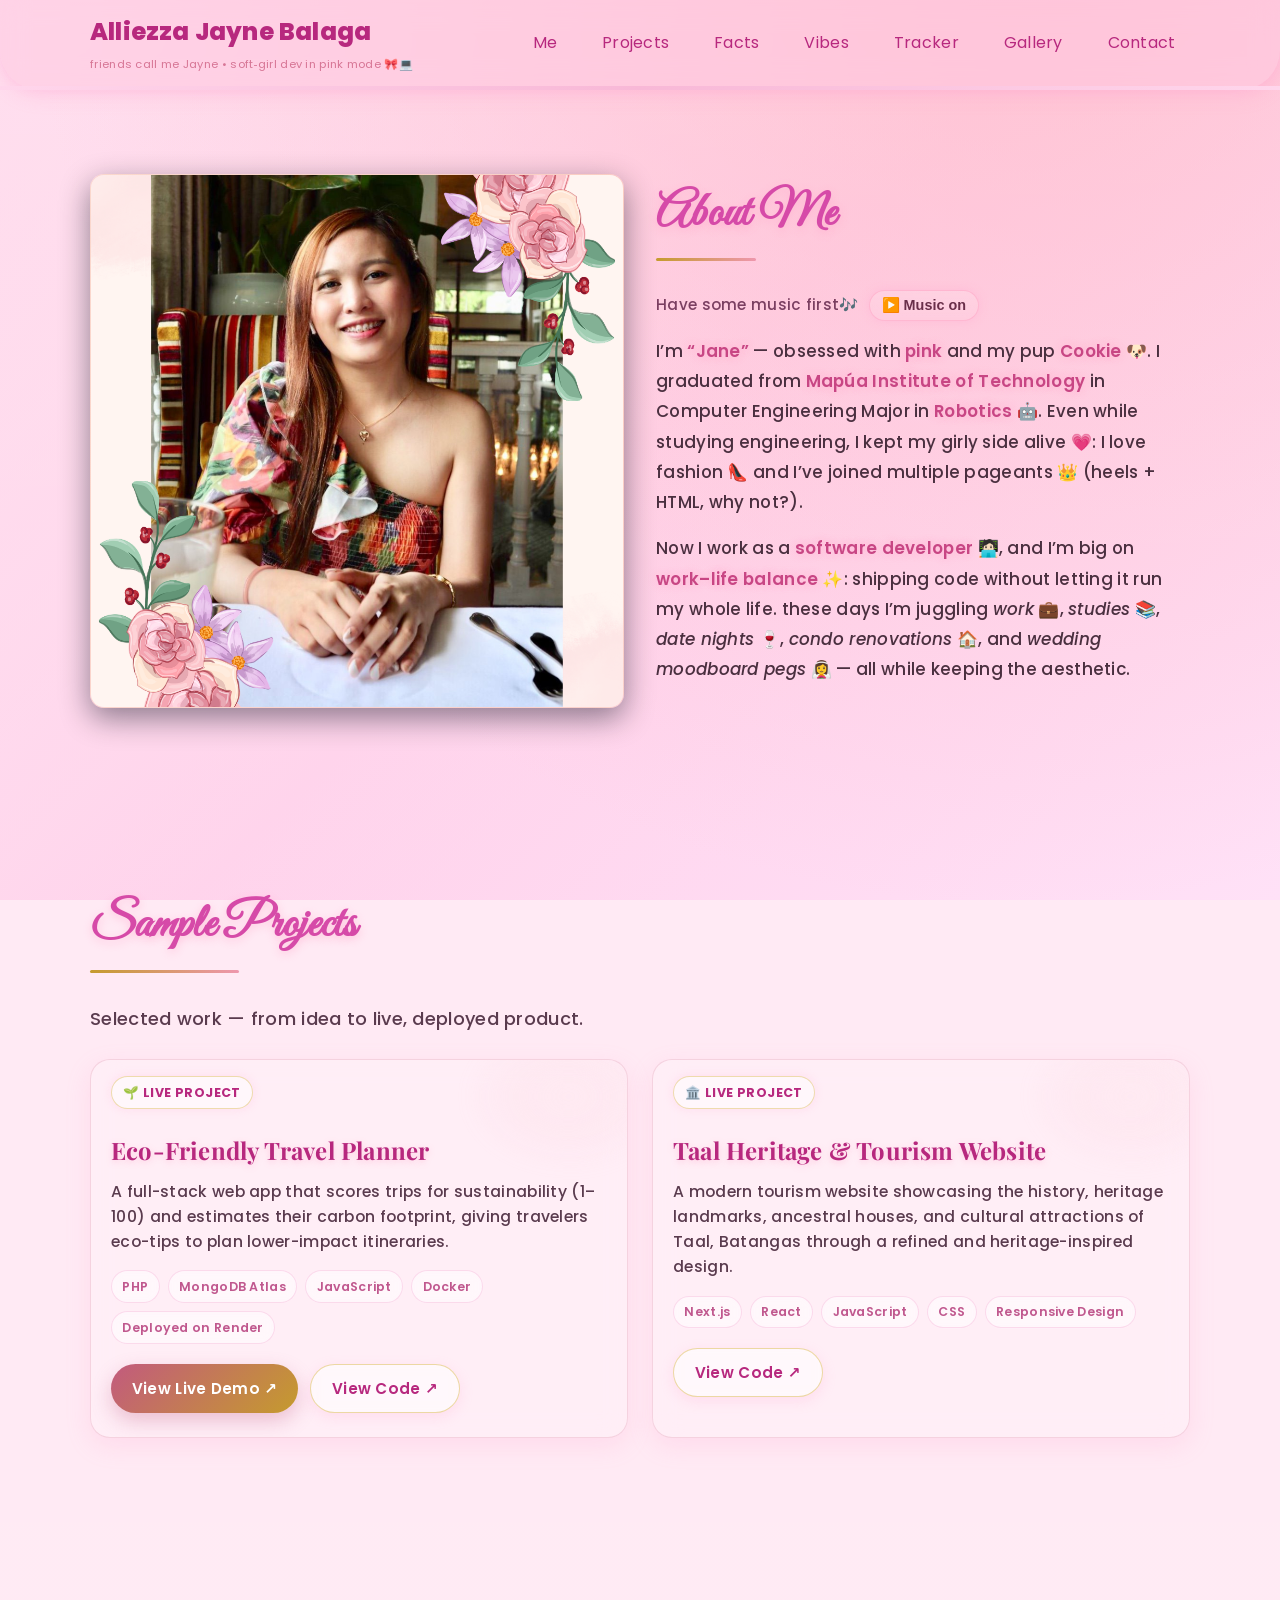
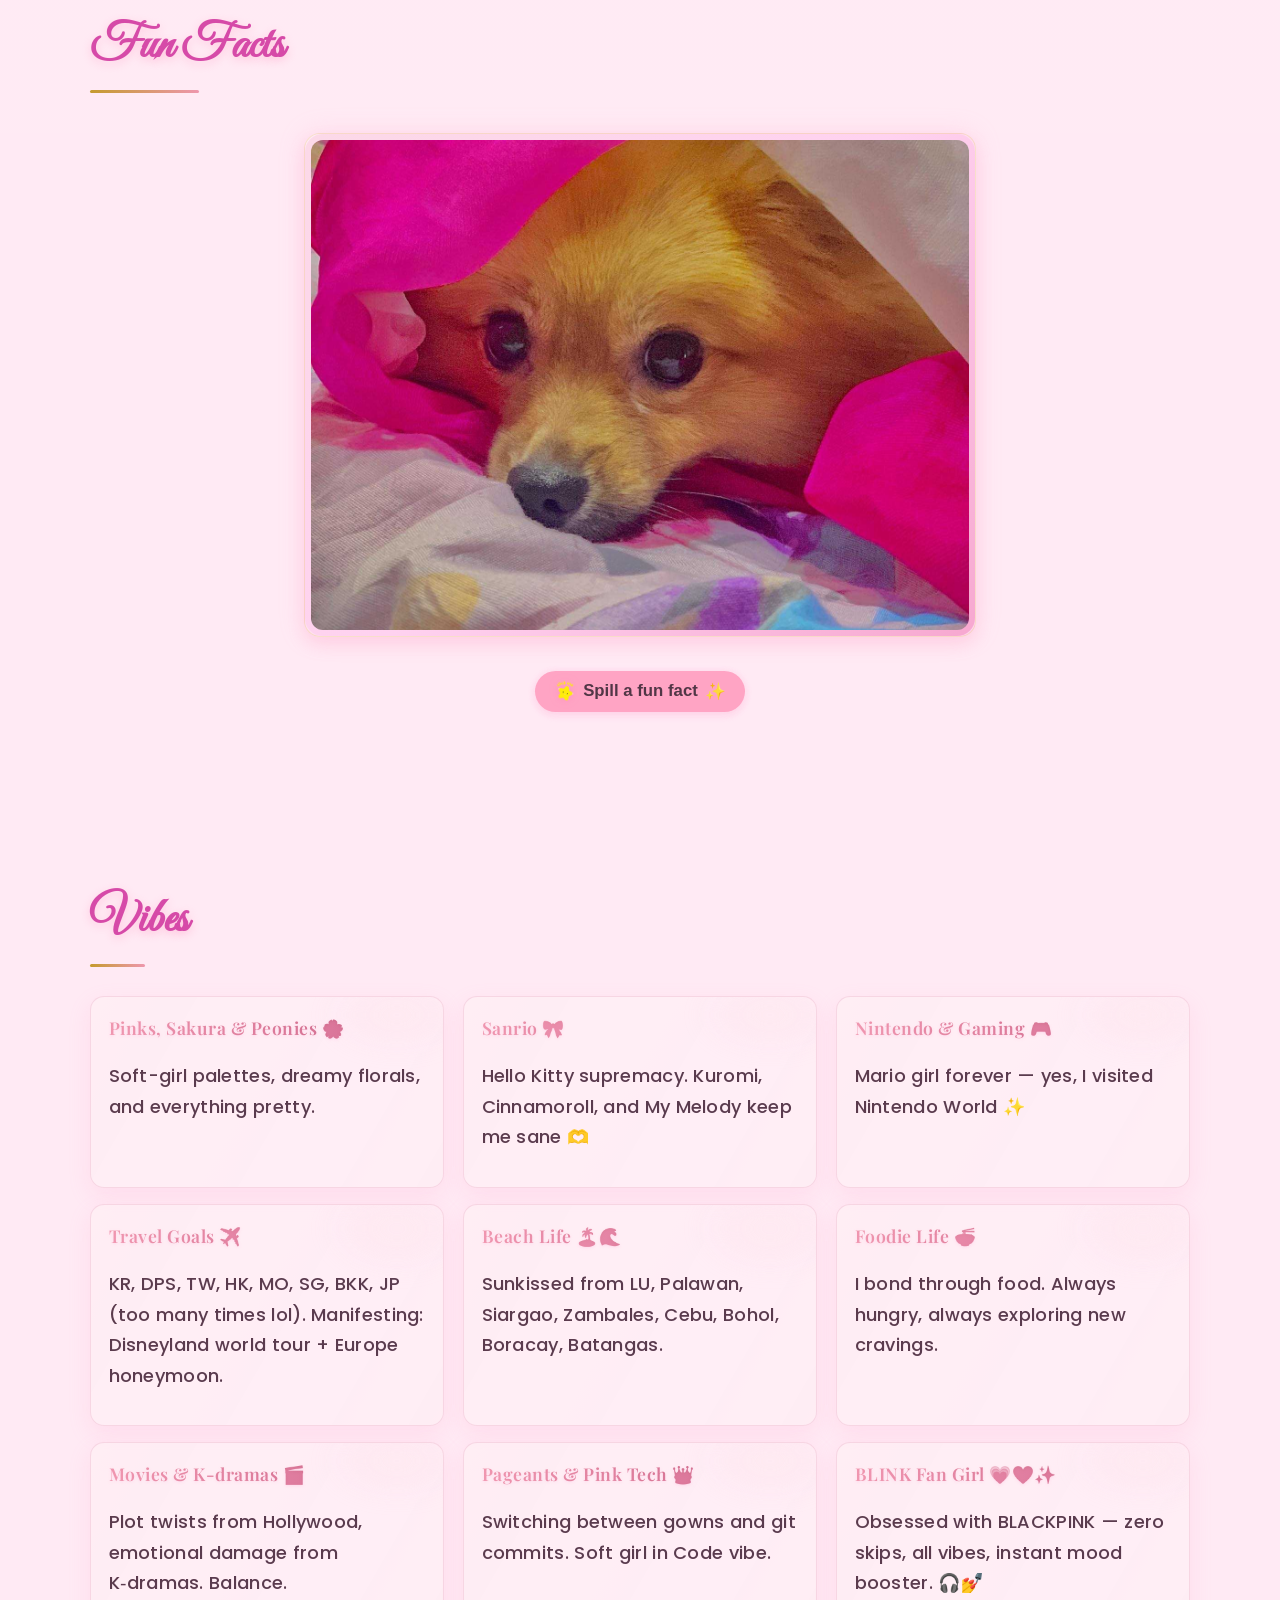
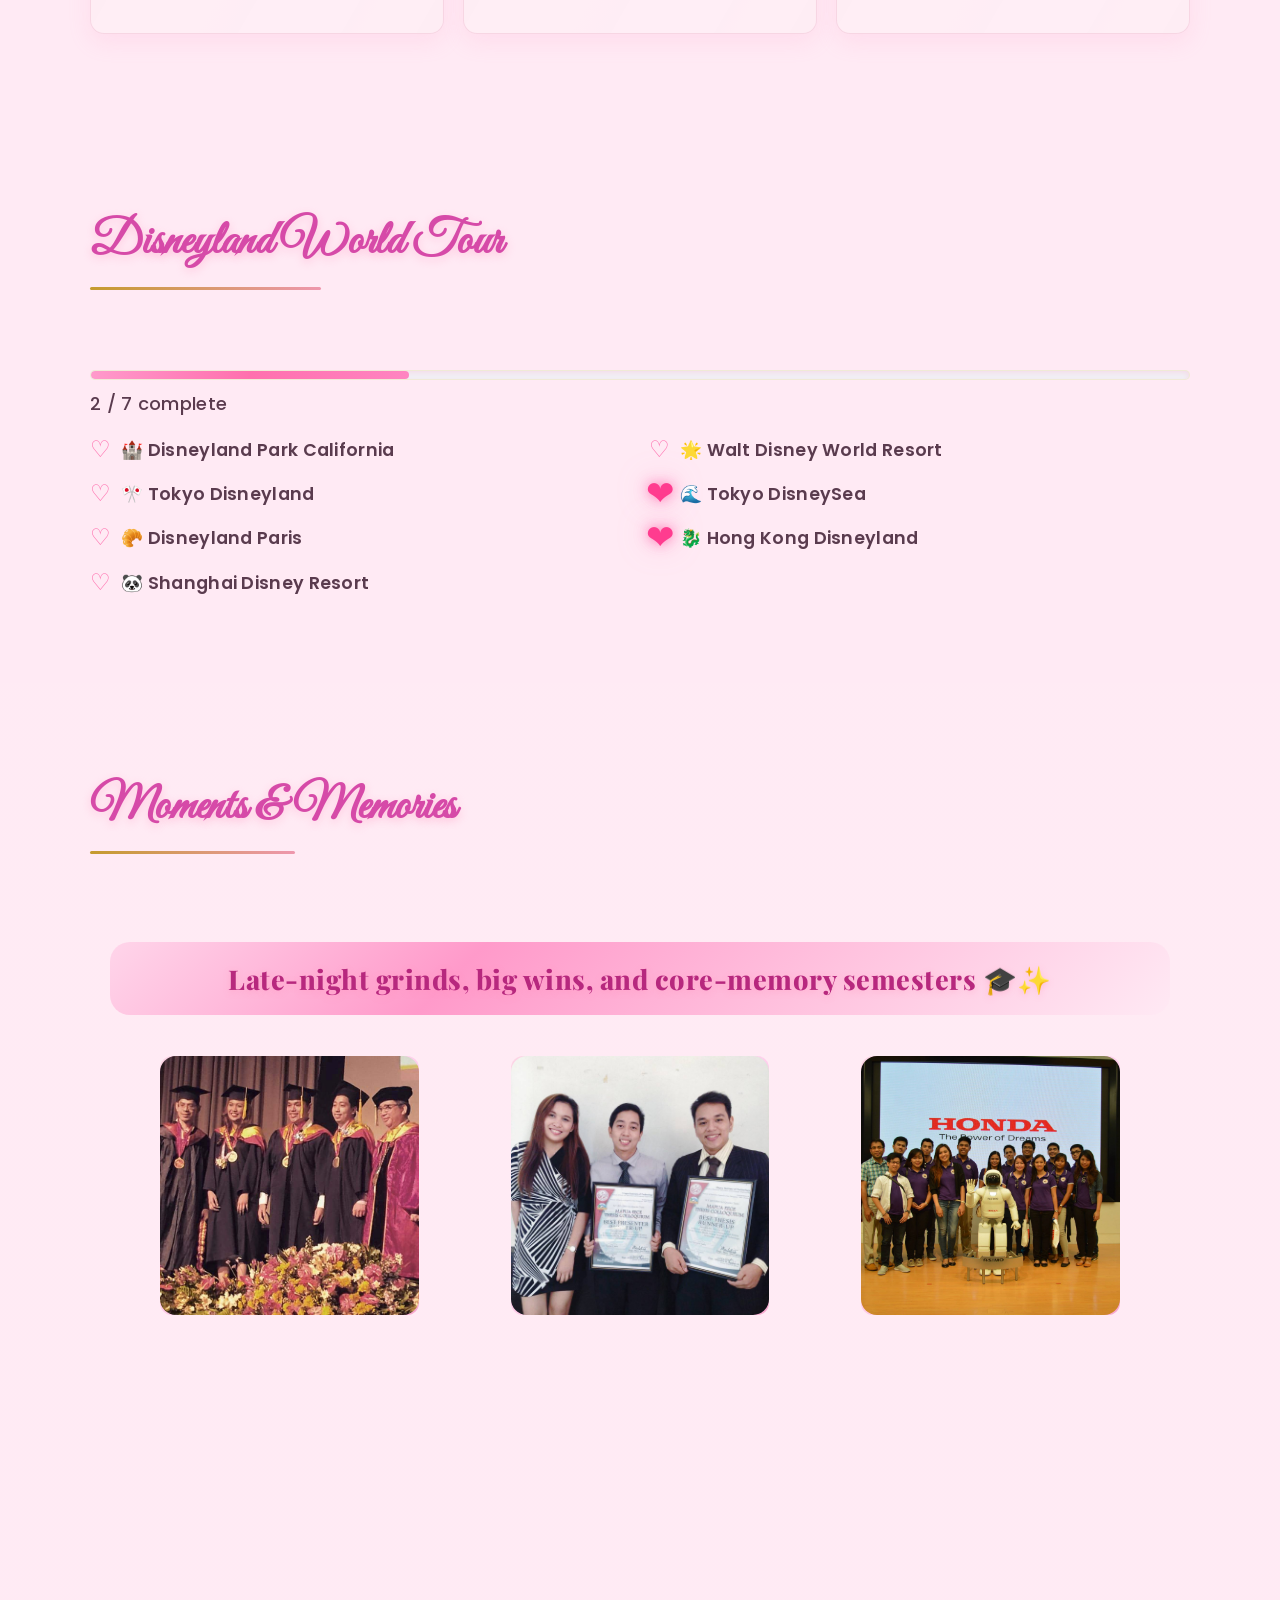
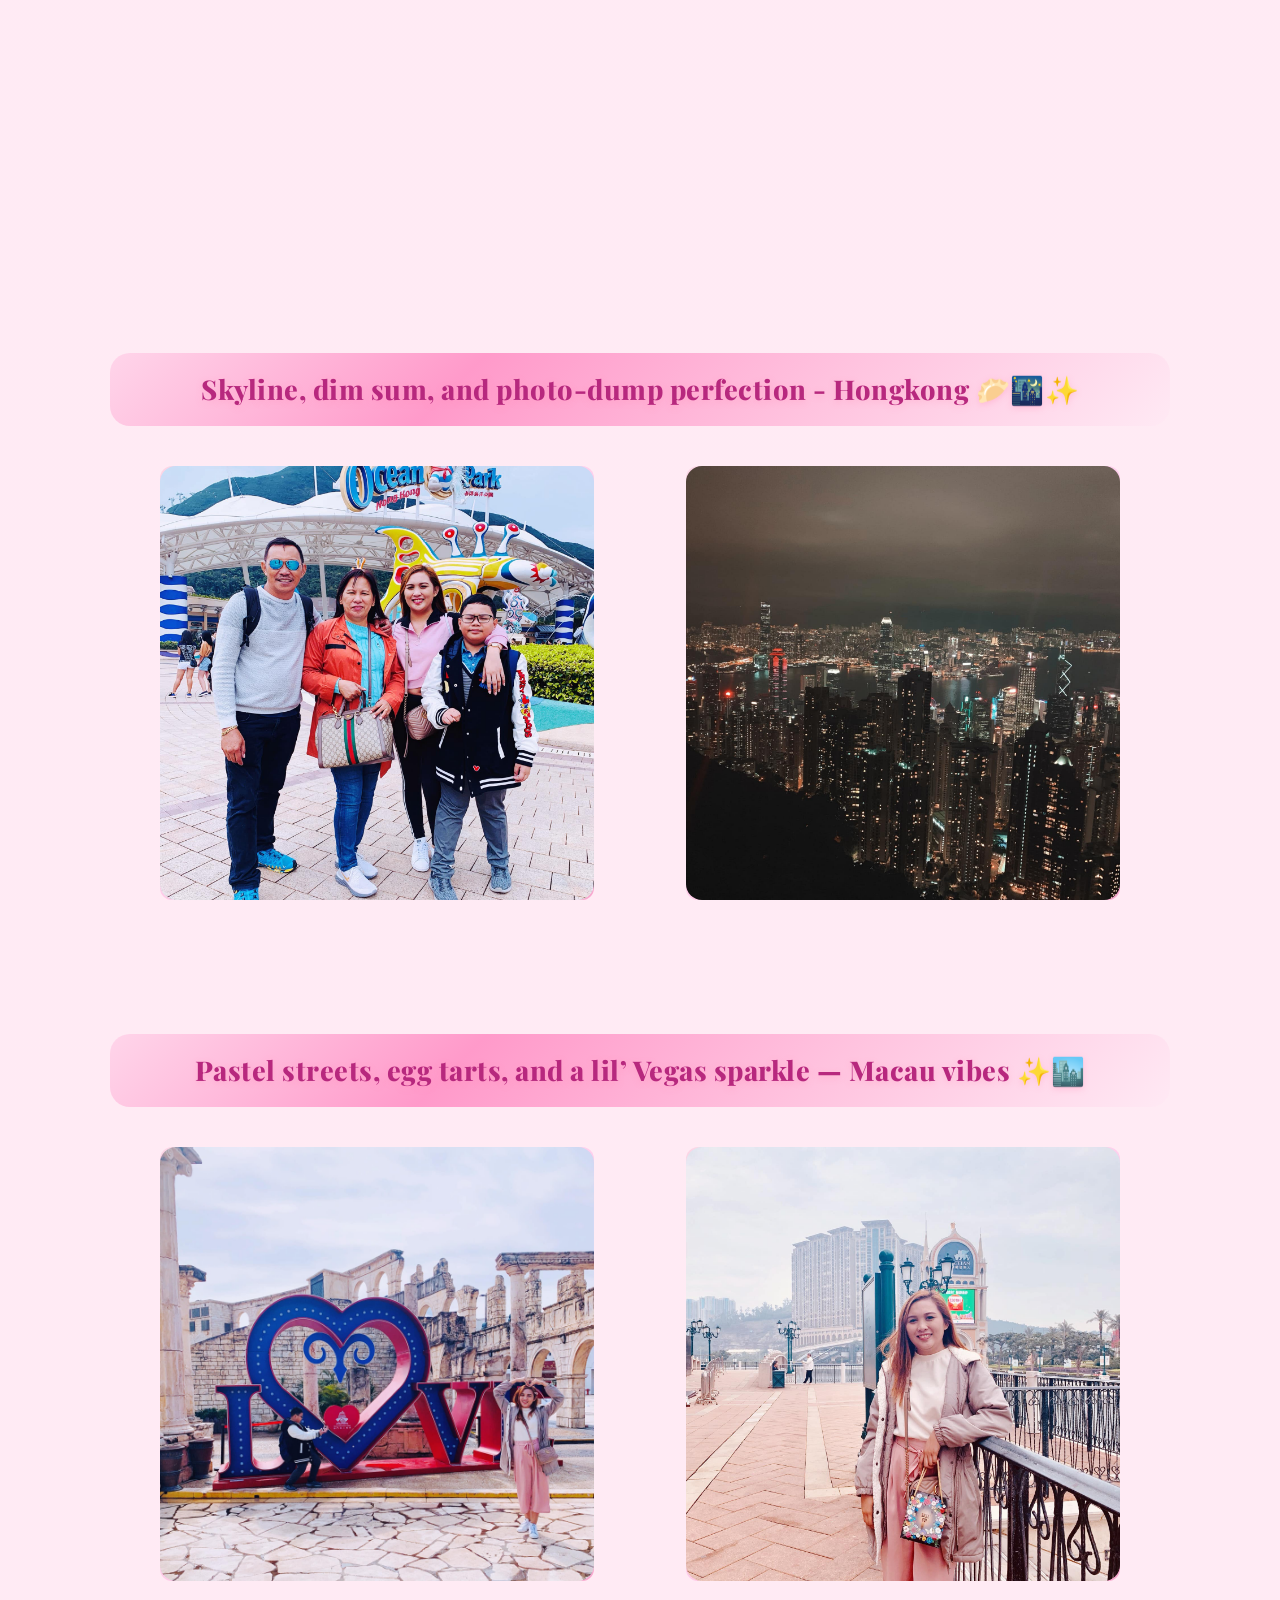
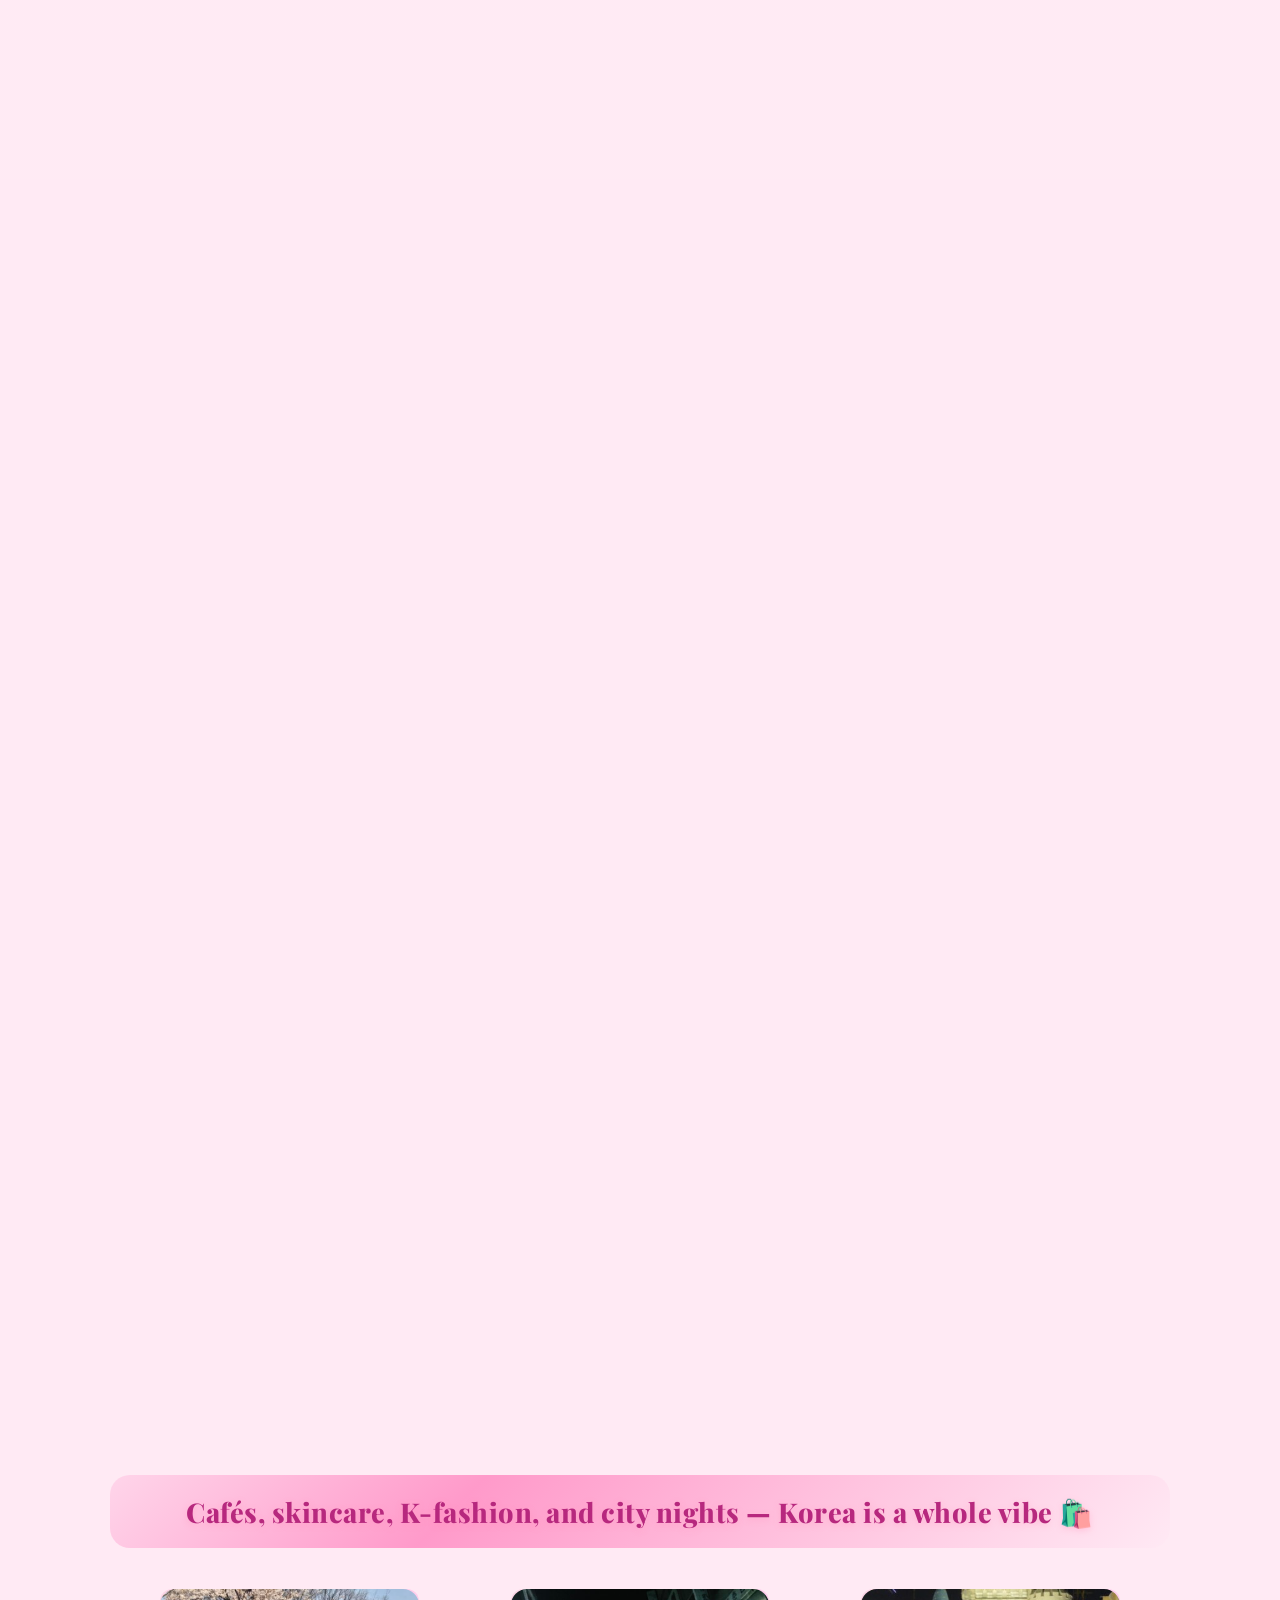
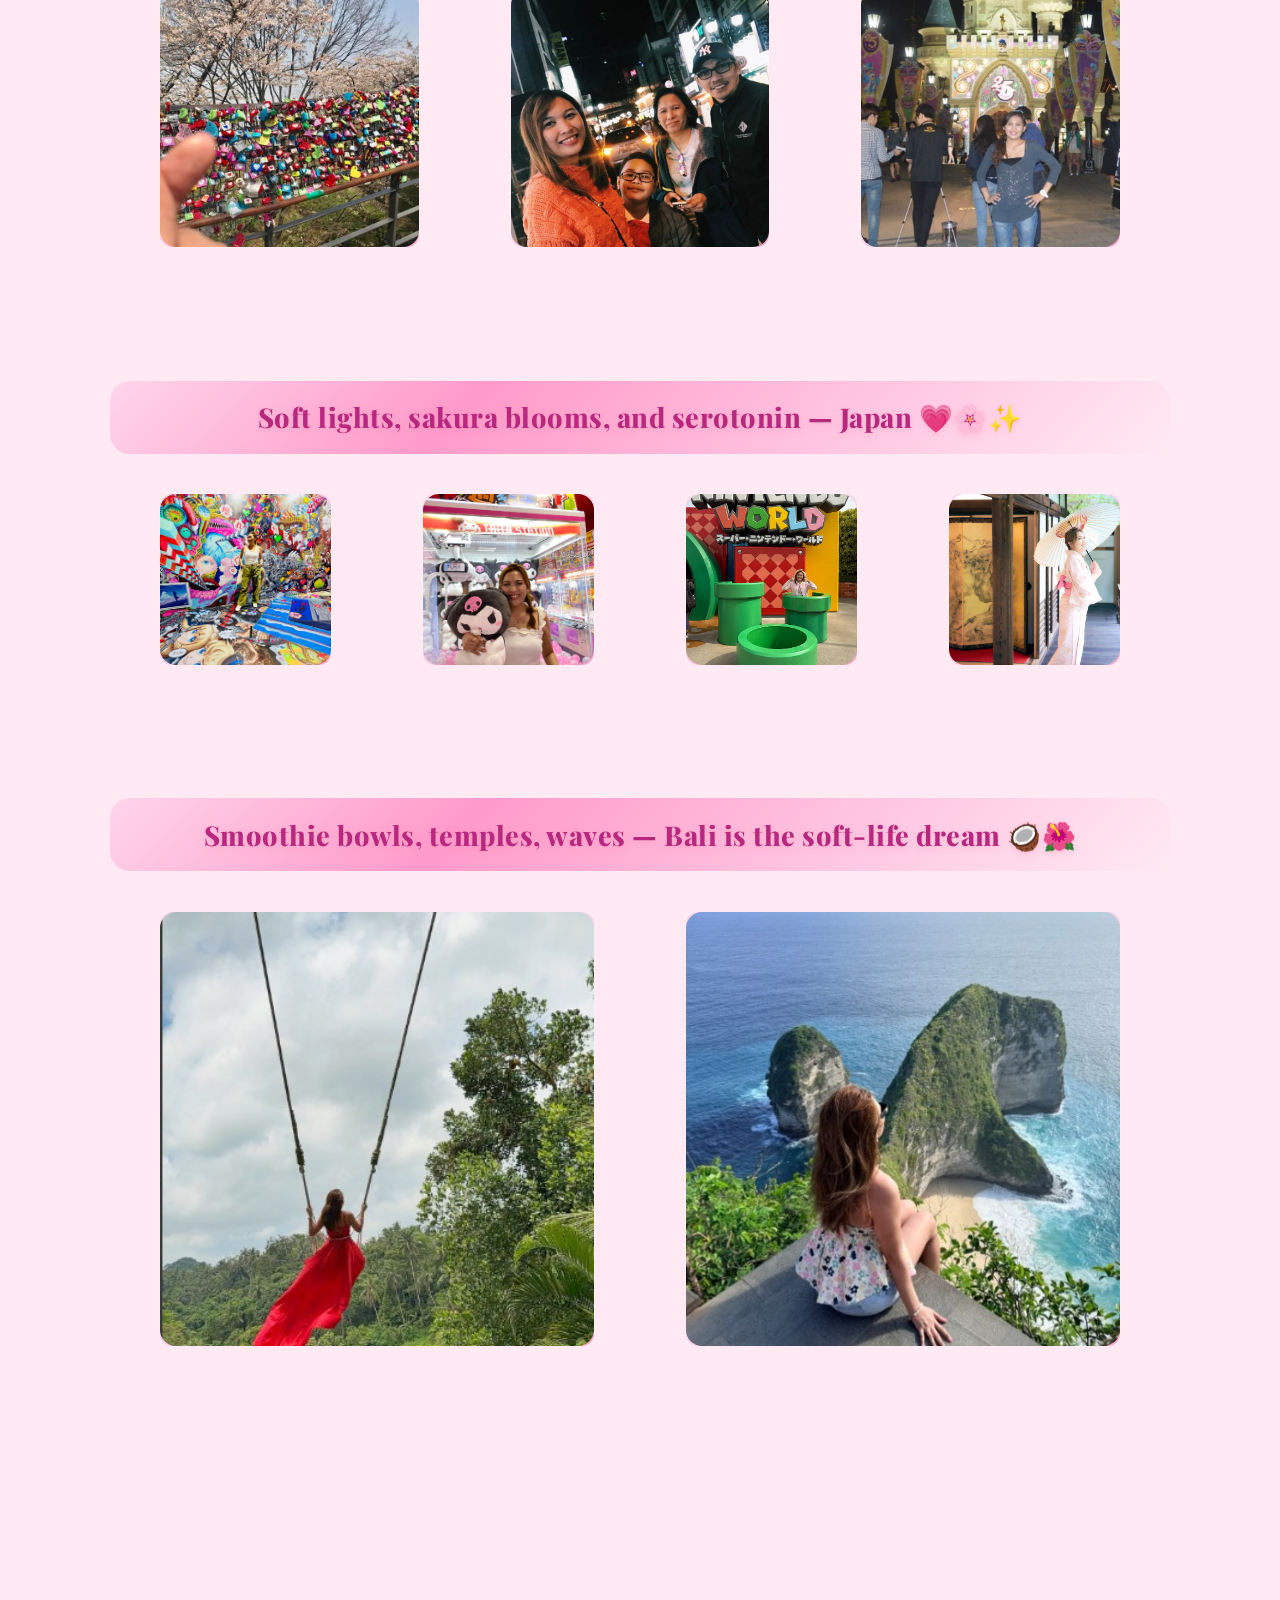
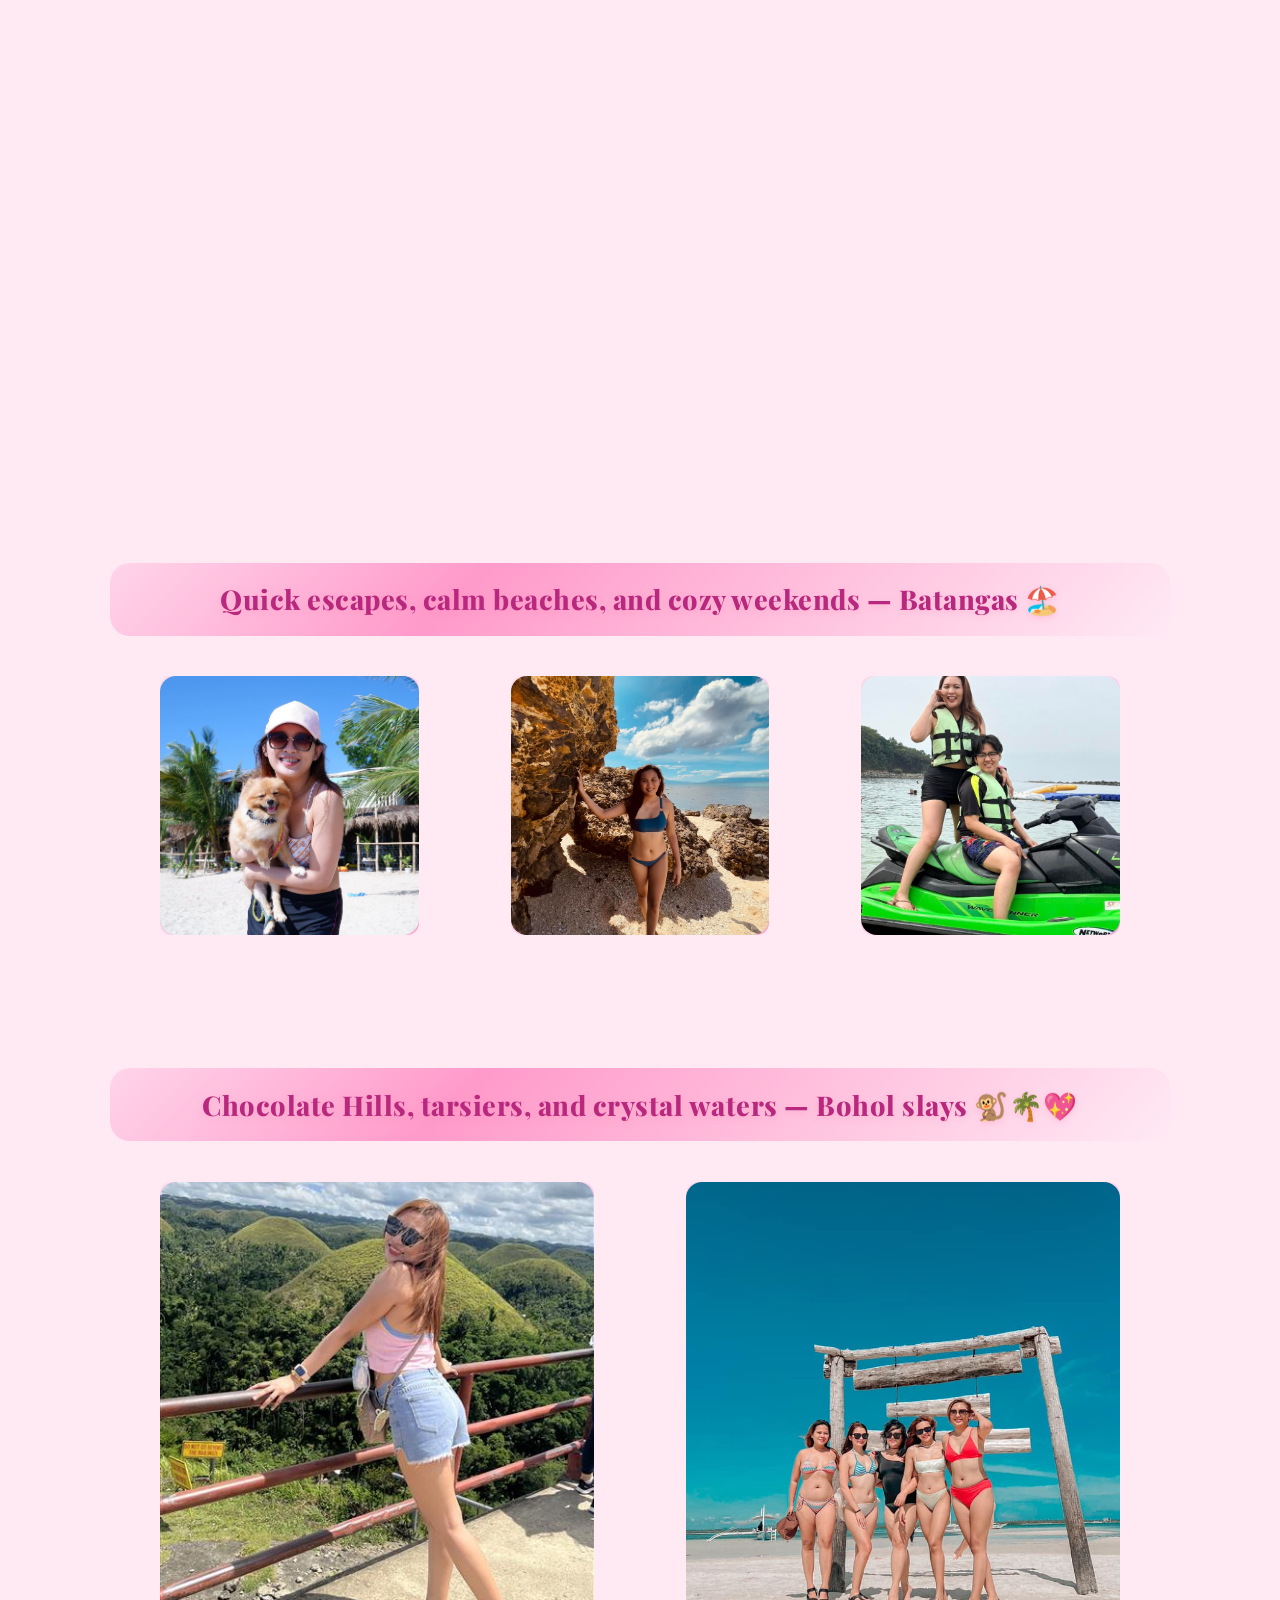
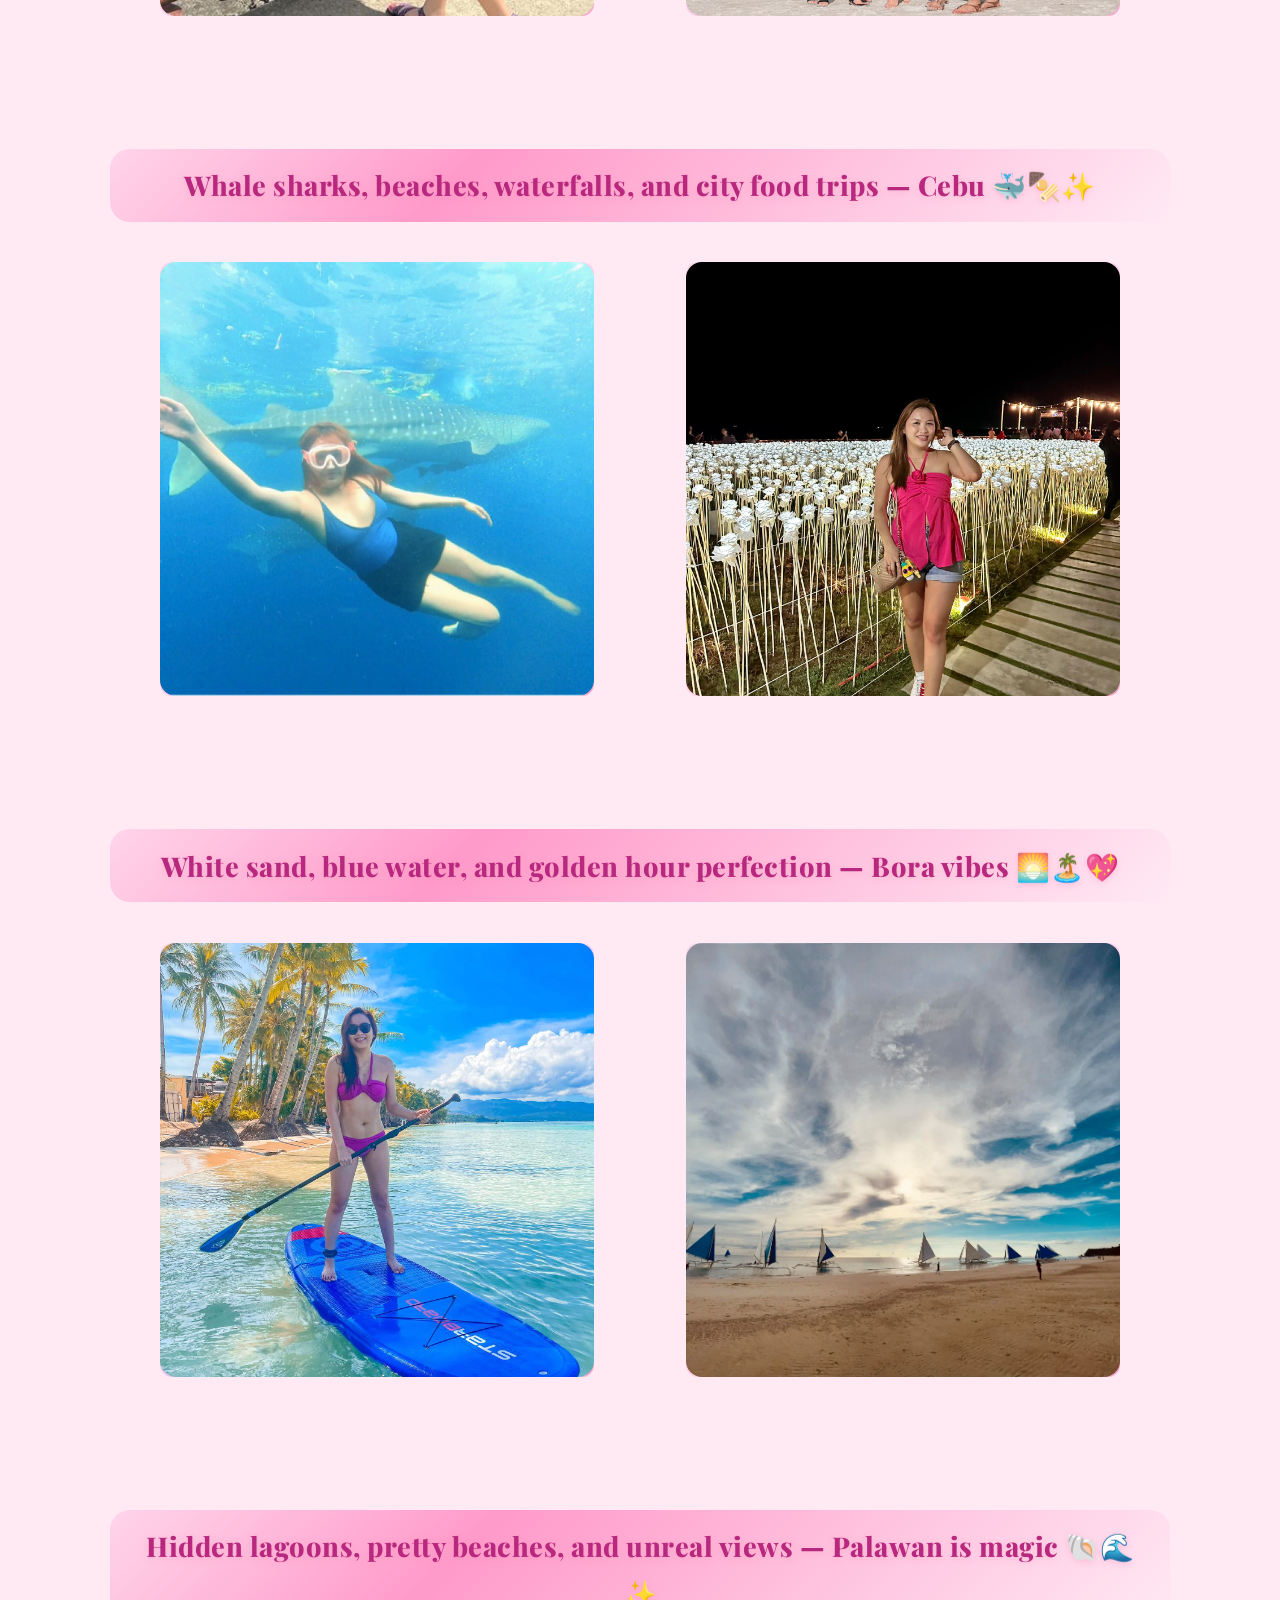
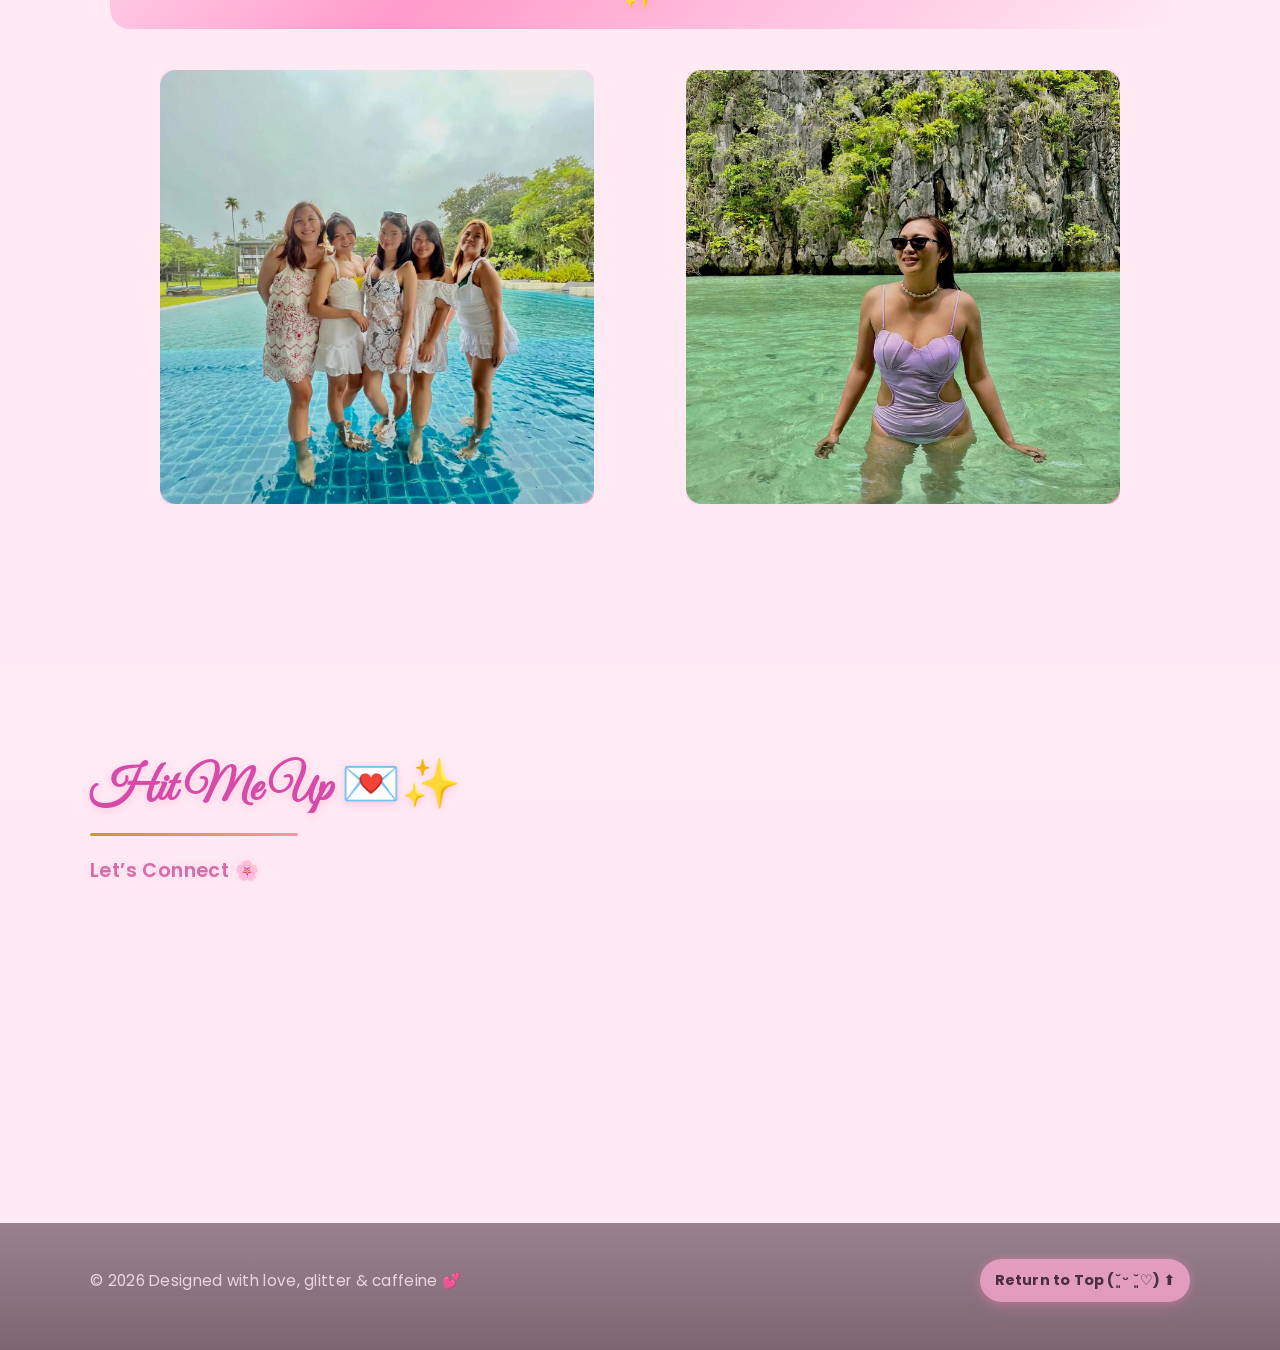
==== commit 340dc107: "add project" ====
--- a/index.html
+++ b/index.html
@@ -95,9 +95,12 @@
       <!-- PROJECTS -->
       <section id="projects" class="slice">
         <div class="shell">
-          <h2 class="slice-title">Sample Project/s</h2>
+          <h2 class="slice-title">Sample Projects</h2>
           <p class="reveal projects-intro">Selected work — from idea to live, deployed product.</p>
+
           <div class="project-grid">
+
+            <!-- Eco-Friendly Travel Planner -->
             <article class="project-card reveal">
               <div class="project-media">
                 <span class="project-tag">🌱 Live Project</span>
@@ -117,18 +120,48 @@
                 </ul>
                 <div class="project-actions">
                   <a class="project-link"
-                     href="https://eco-friendly-travel-planner.onrender.com"
-                     target="_blank" rel="noopener noreferrer">
+                    href="https://eco-friendly-travel-planner.onrender.com"
+                    target="_blank" rel="noopener noreferrer">
                     View Live Demo ↗
                   </a>
                   <a class="project-link project-link-outline"
-                     href="https://github.com/ajbalaga/Eco-friendly-Travel-Planner-V2"
-                     target="_blank" rel="noopener noreferrer">
+                    href="https://github.com/ajbalaga/Eco-friendly-Travel-Planner-V2"
+                    target="_blank" rel="noopener noreferrer">
                     View Code ↗
                   </a>
                 </div>
               </div>
             </article>
+
+            <!-- Taal Heritage Website -->
+            <article class="project-card reveal">
+              <div class="project-media">
+                <span class="project-tag">🏛️ Live Project</span>
+              </div>
+              <div class="project-body">
+                <h3 class="project-title">Taal Heritage & Tourism Website</h3>
+                <p class="project-copy">
+                  A modern tourism website showcasing the history, heritage landmarks, ancestral
+                  houses, and cultural attractions of Taal, Batangas through a refined and
+                  heritage-inspired design.
+                </p>
+                <ul class="project-stack">
+                  <li>Next.js</li>
+                  <li>React</li>
+                  <li>JavaScript</li>
+                  <li>CSS</li>
+                  <li>Responsive Design</li>
+                </ul>
+                <div class="project-actions">
+                  <a class="project-link project-link-outline"
+                    href="https://github.com/ajbalaga/taal-nextjs"
+                    target="_blank" rel="noopener noreferrer">
+                    View Code ↗
+                  </a>
+                </div>
+              </div>
+            </article>
+
           </div>
         </div>
       </section>
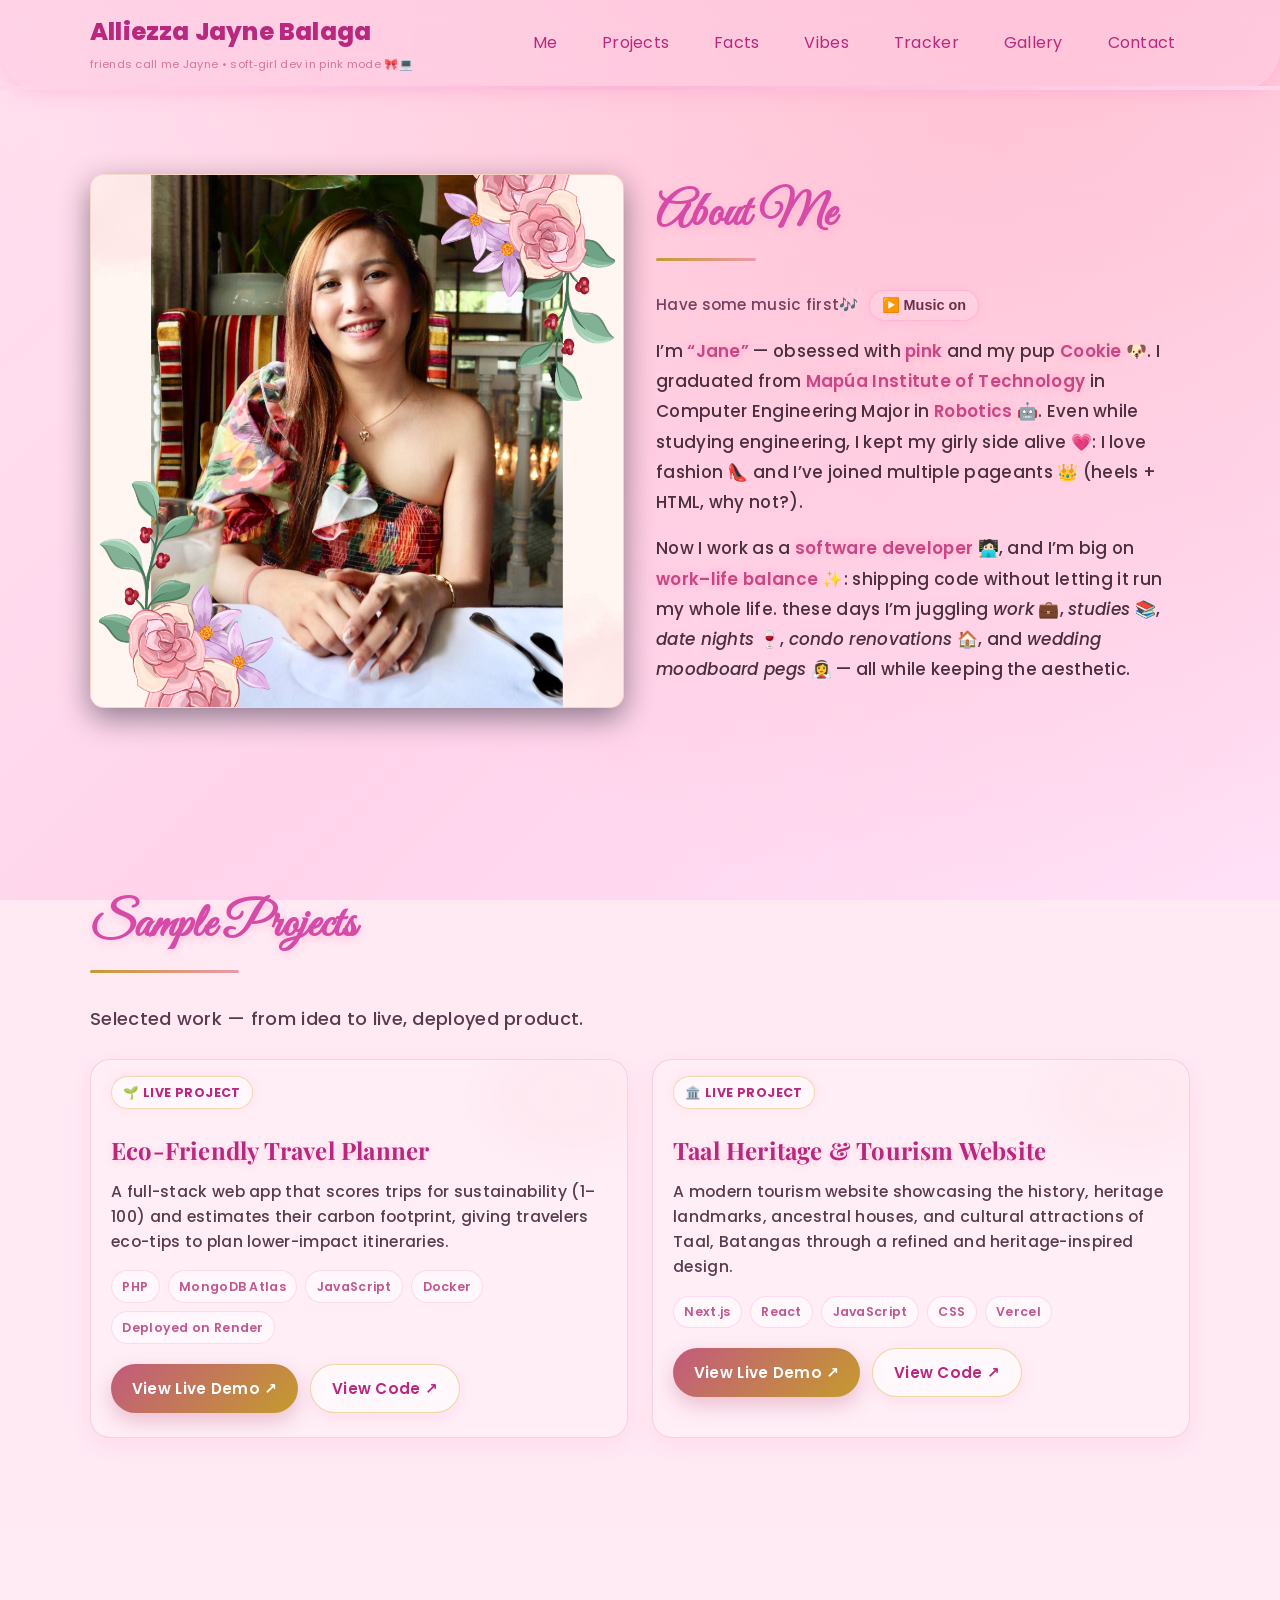
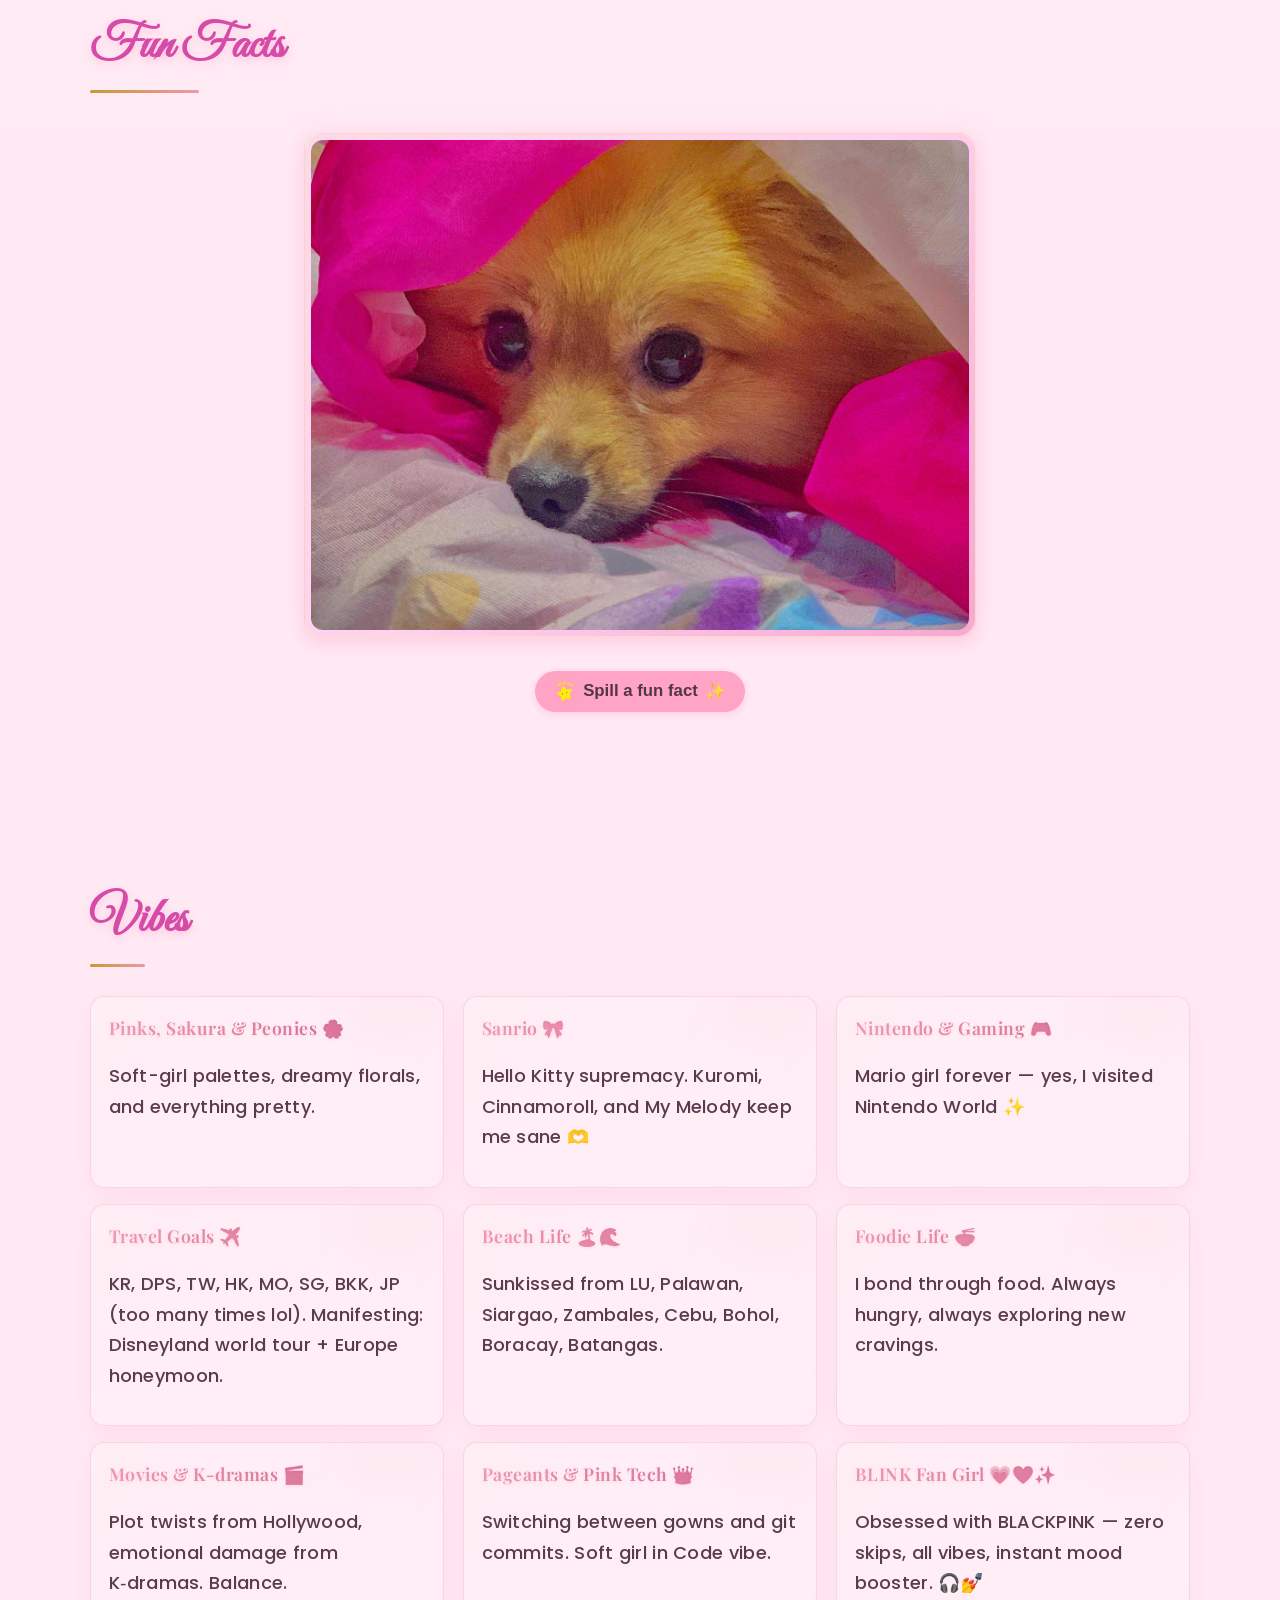
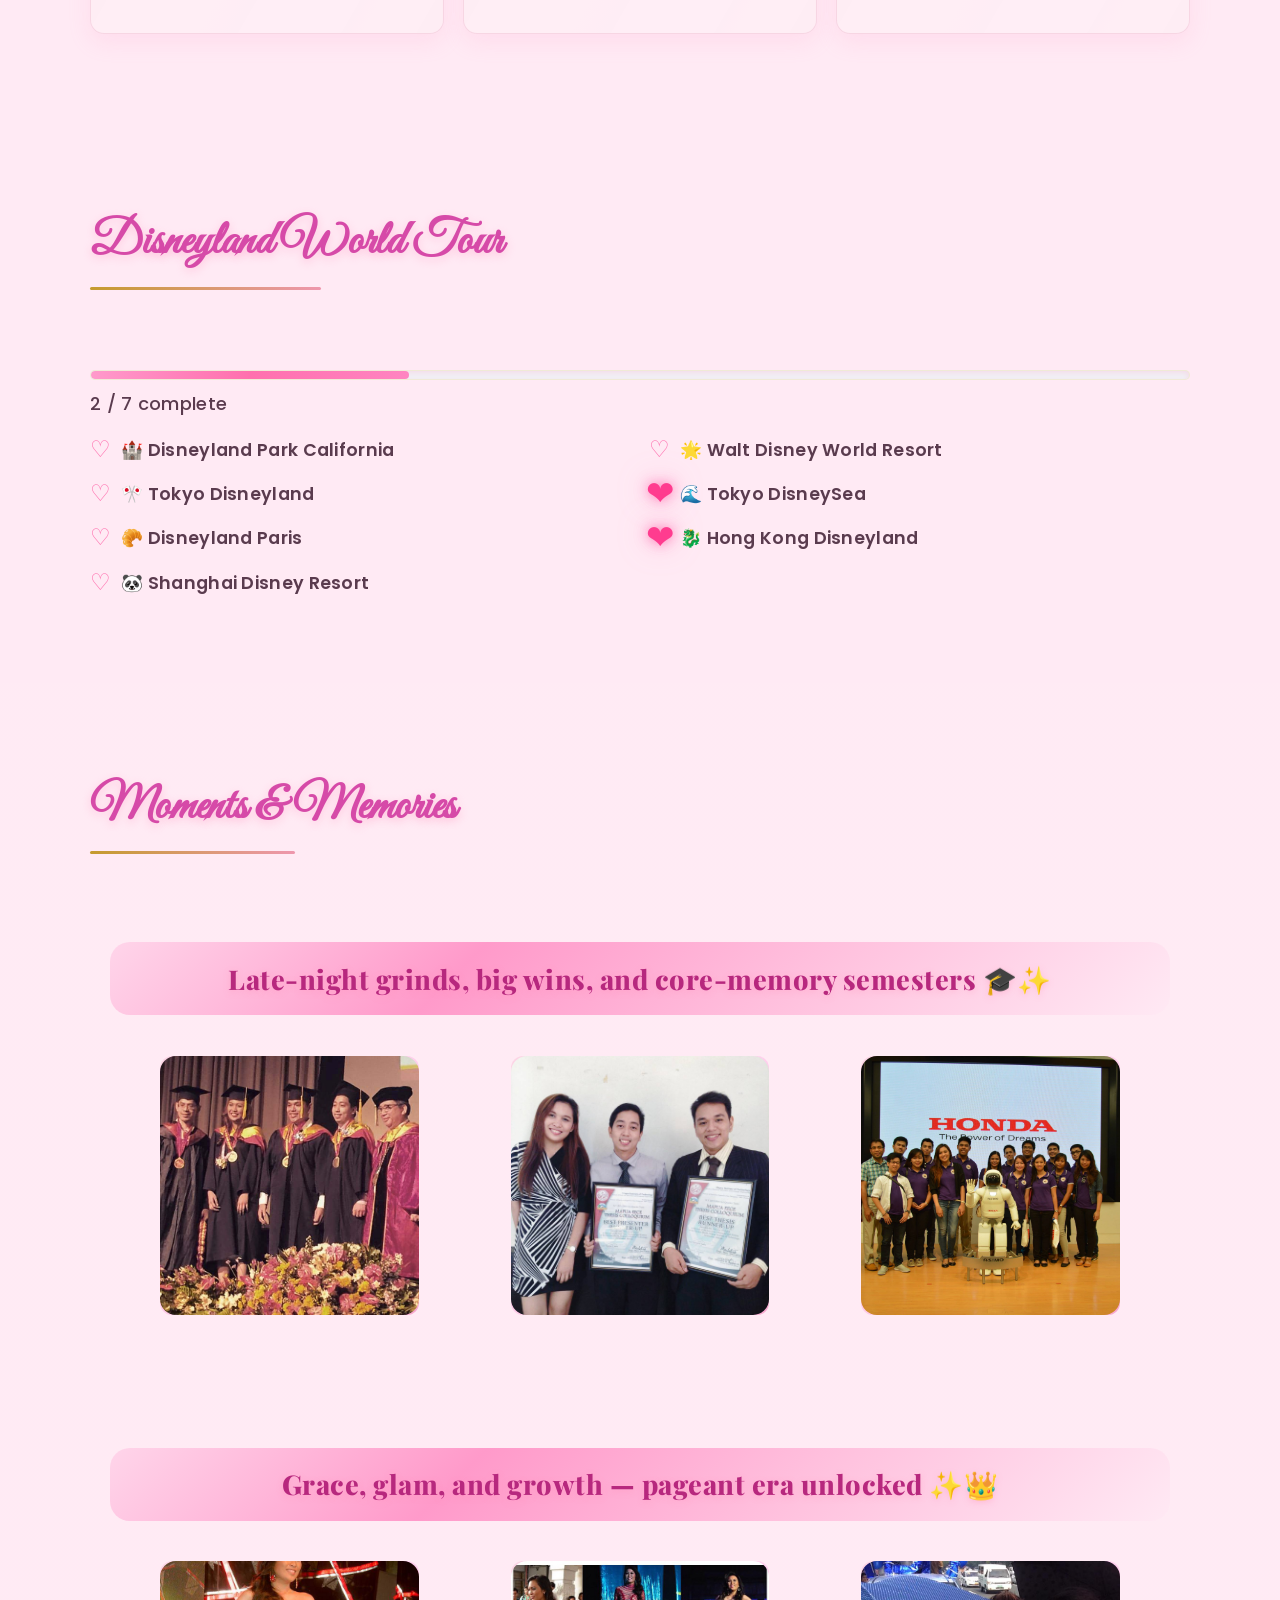
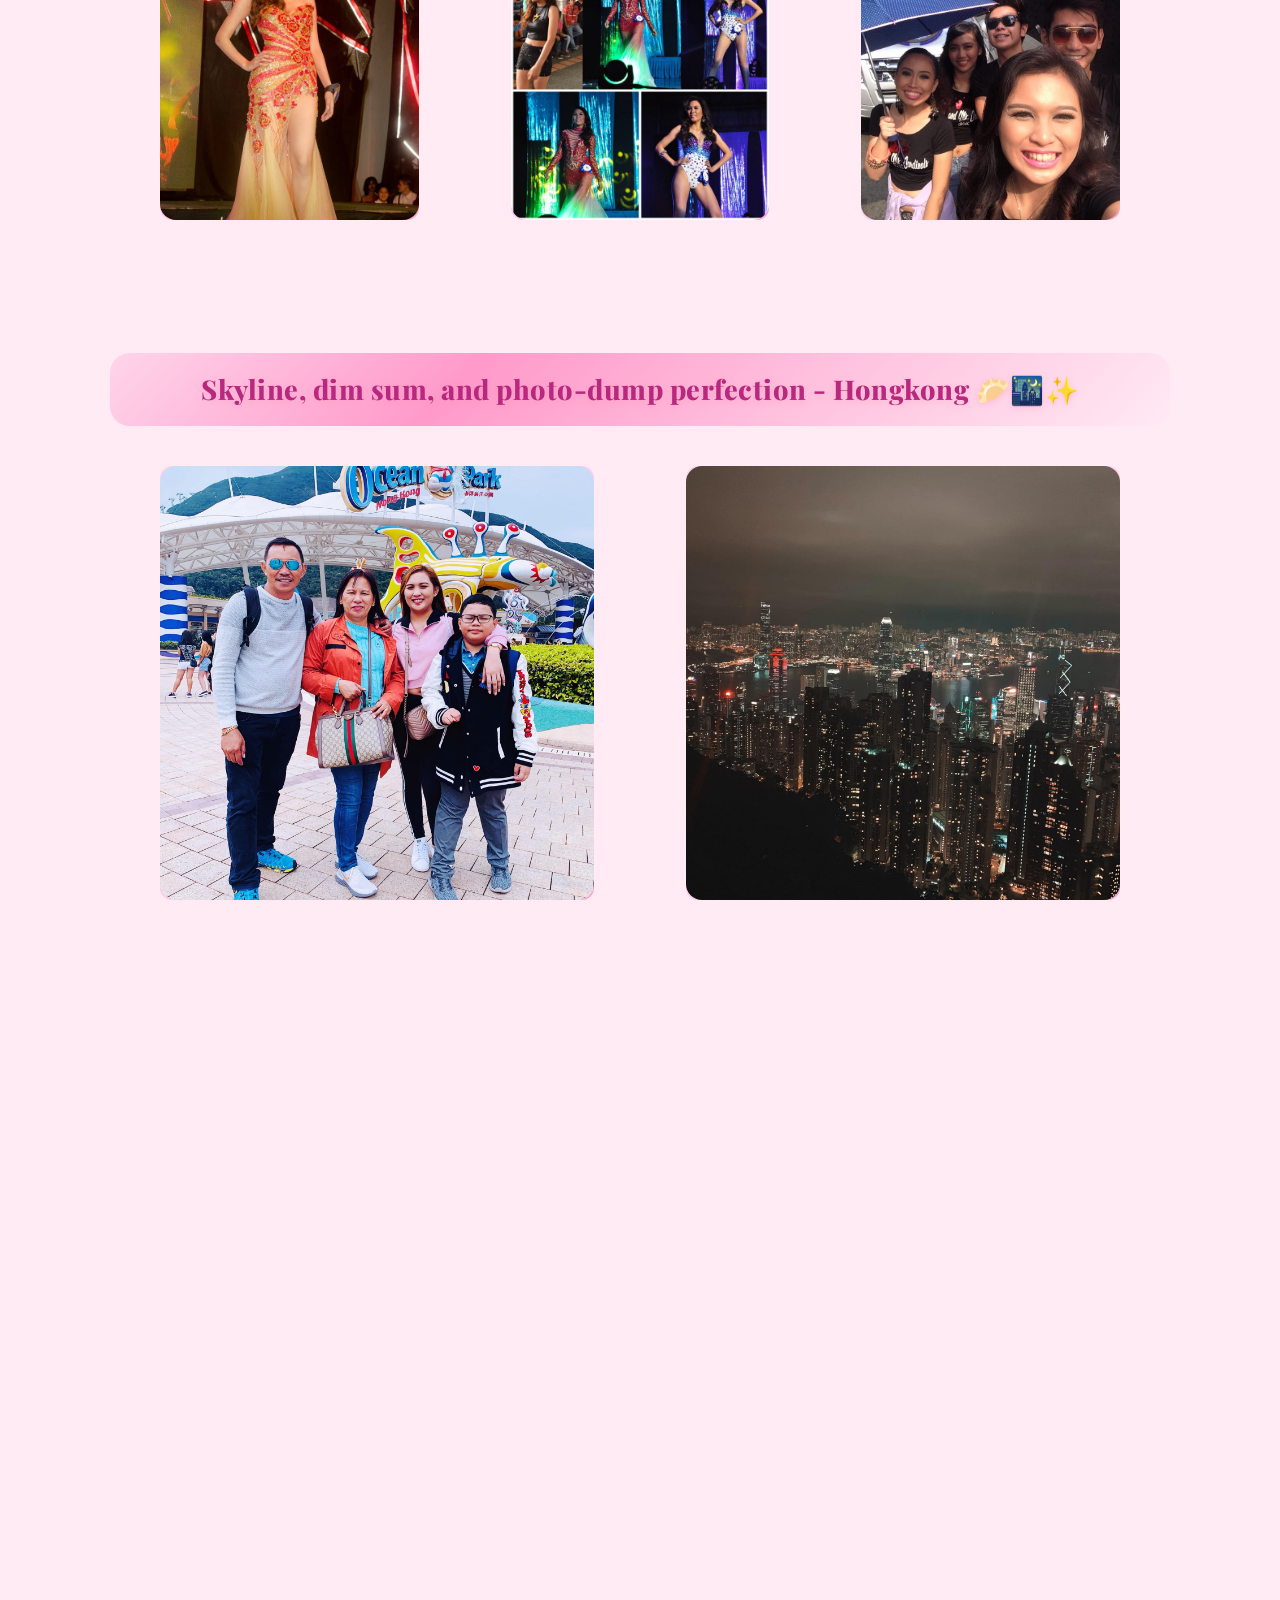
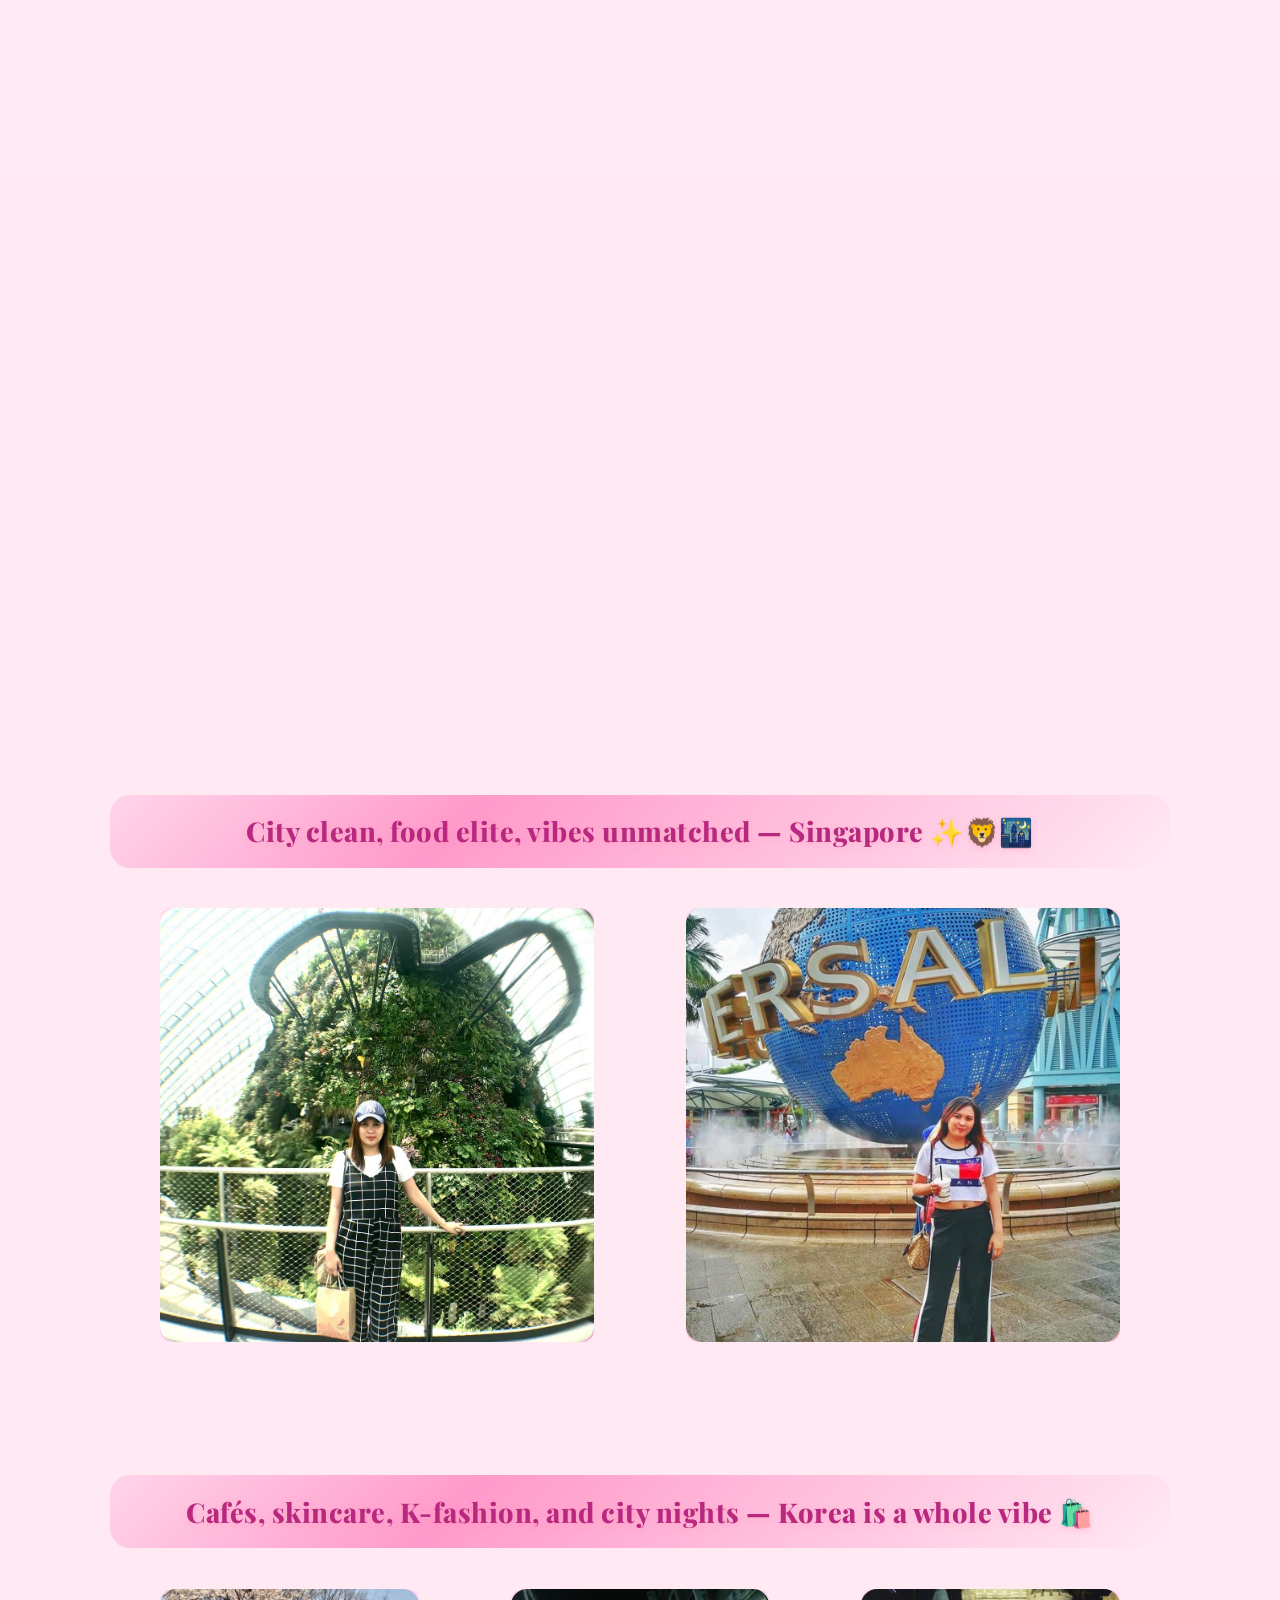
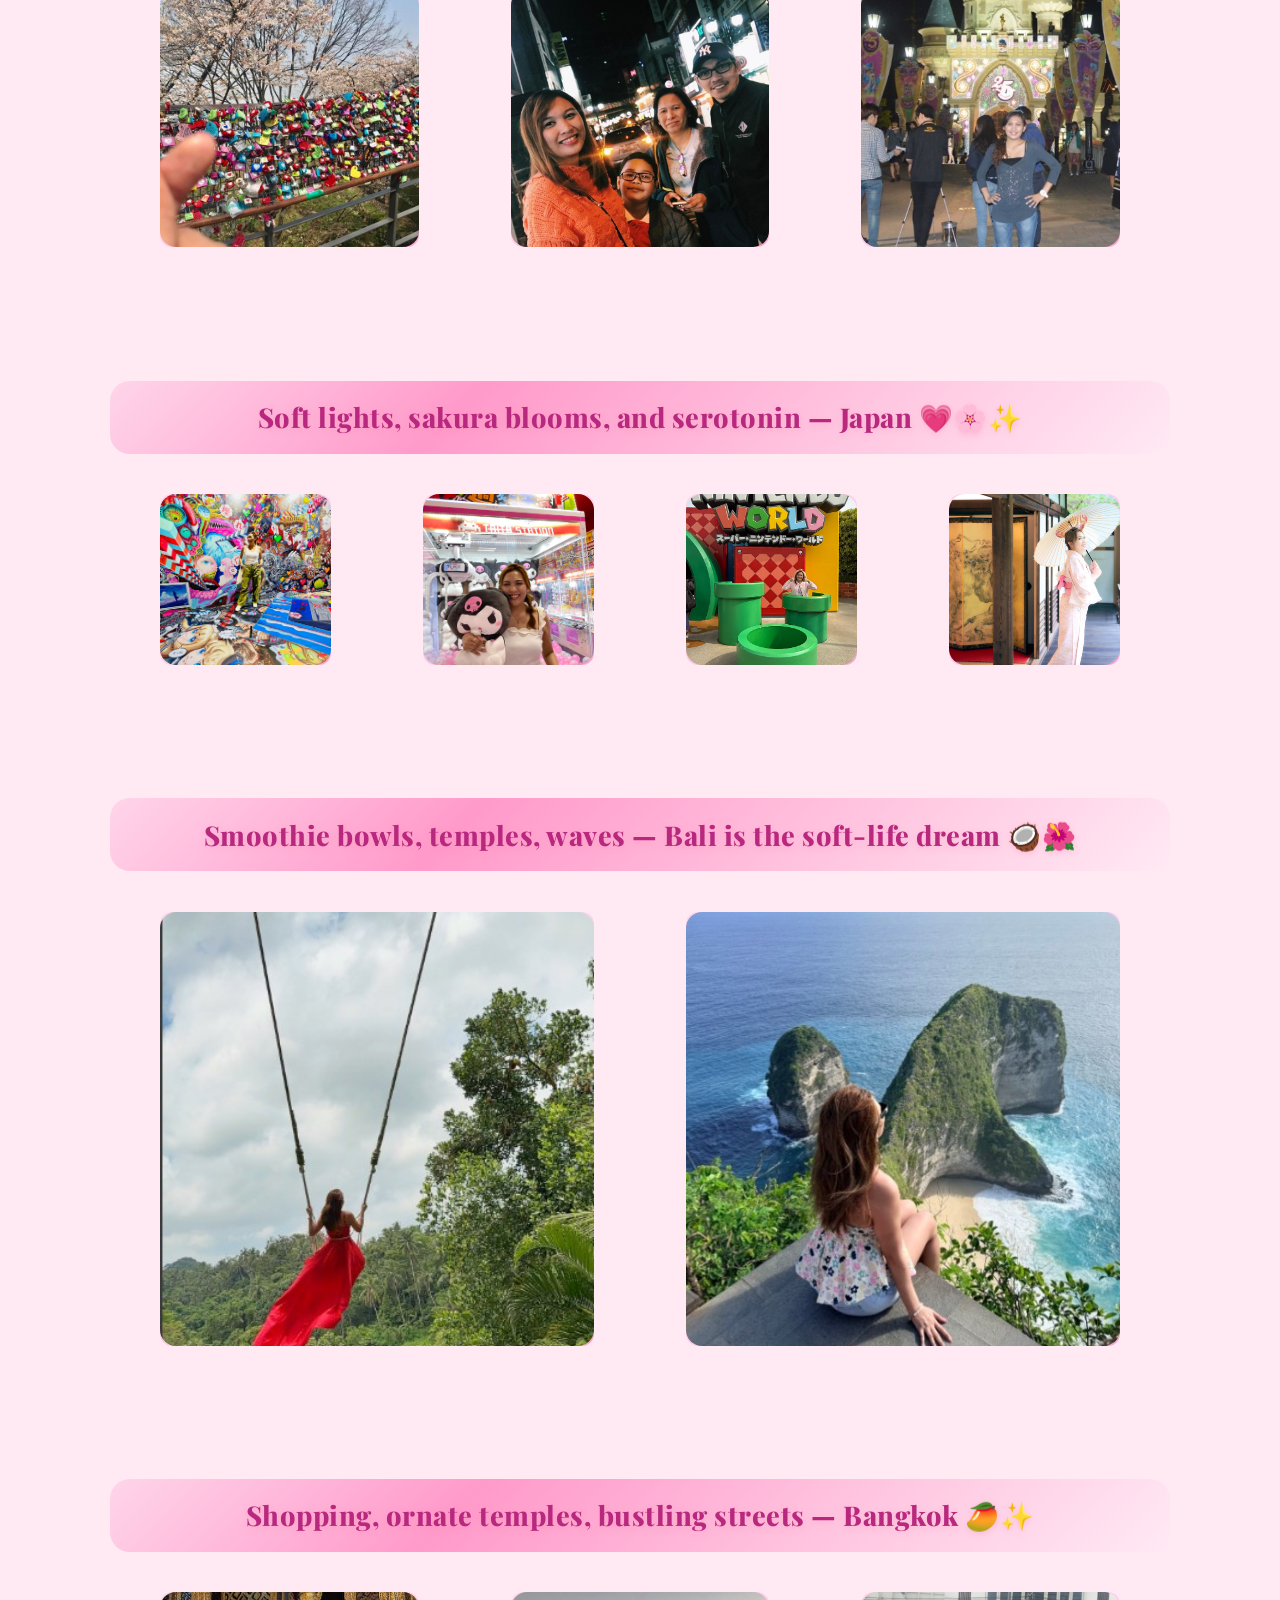
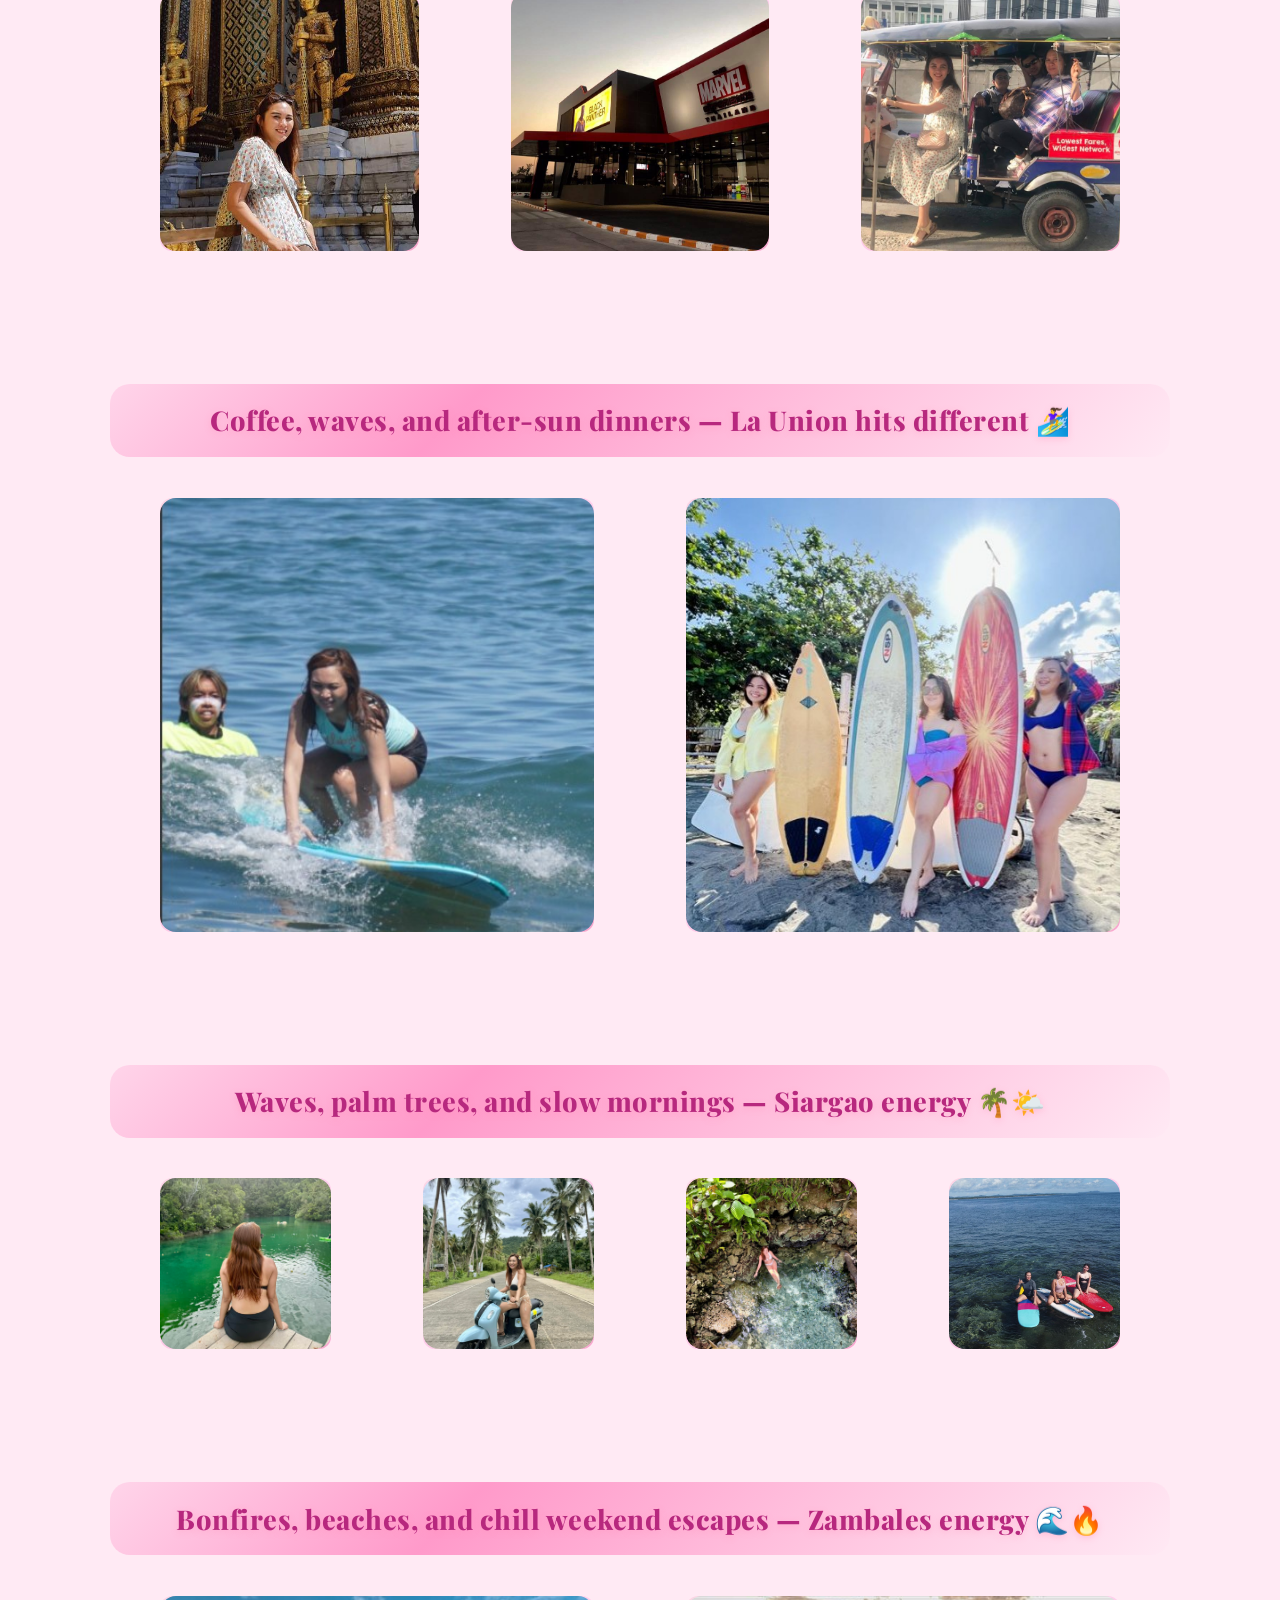
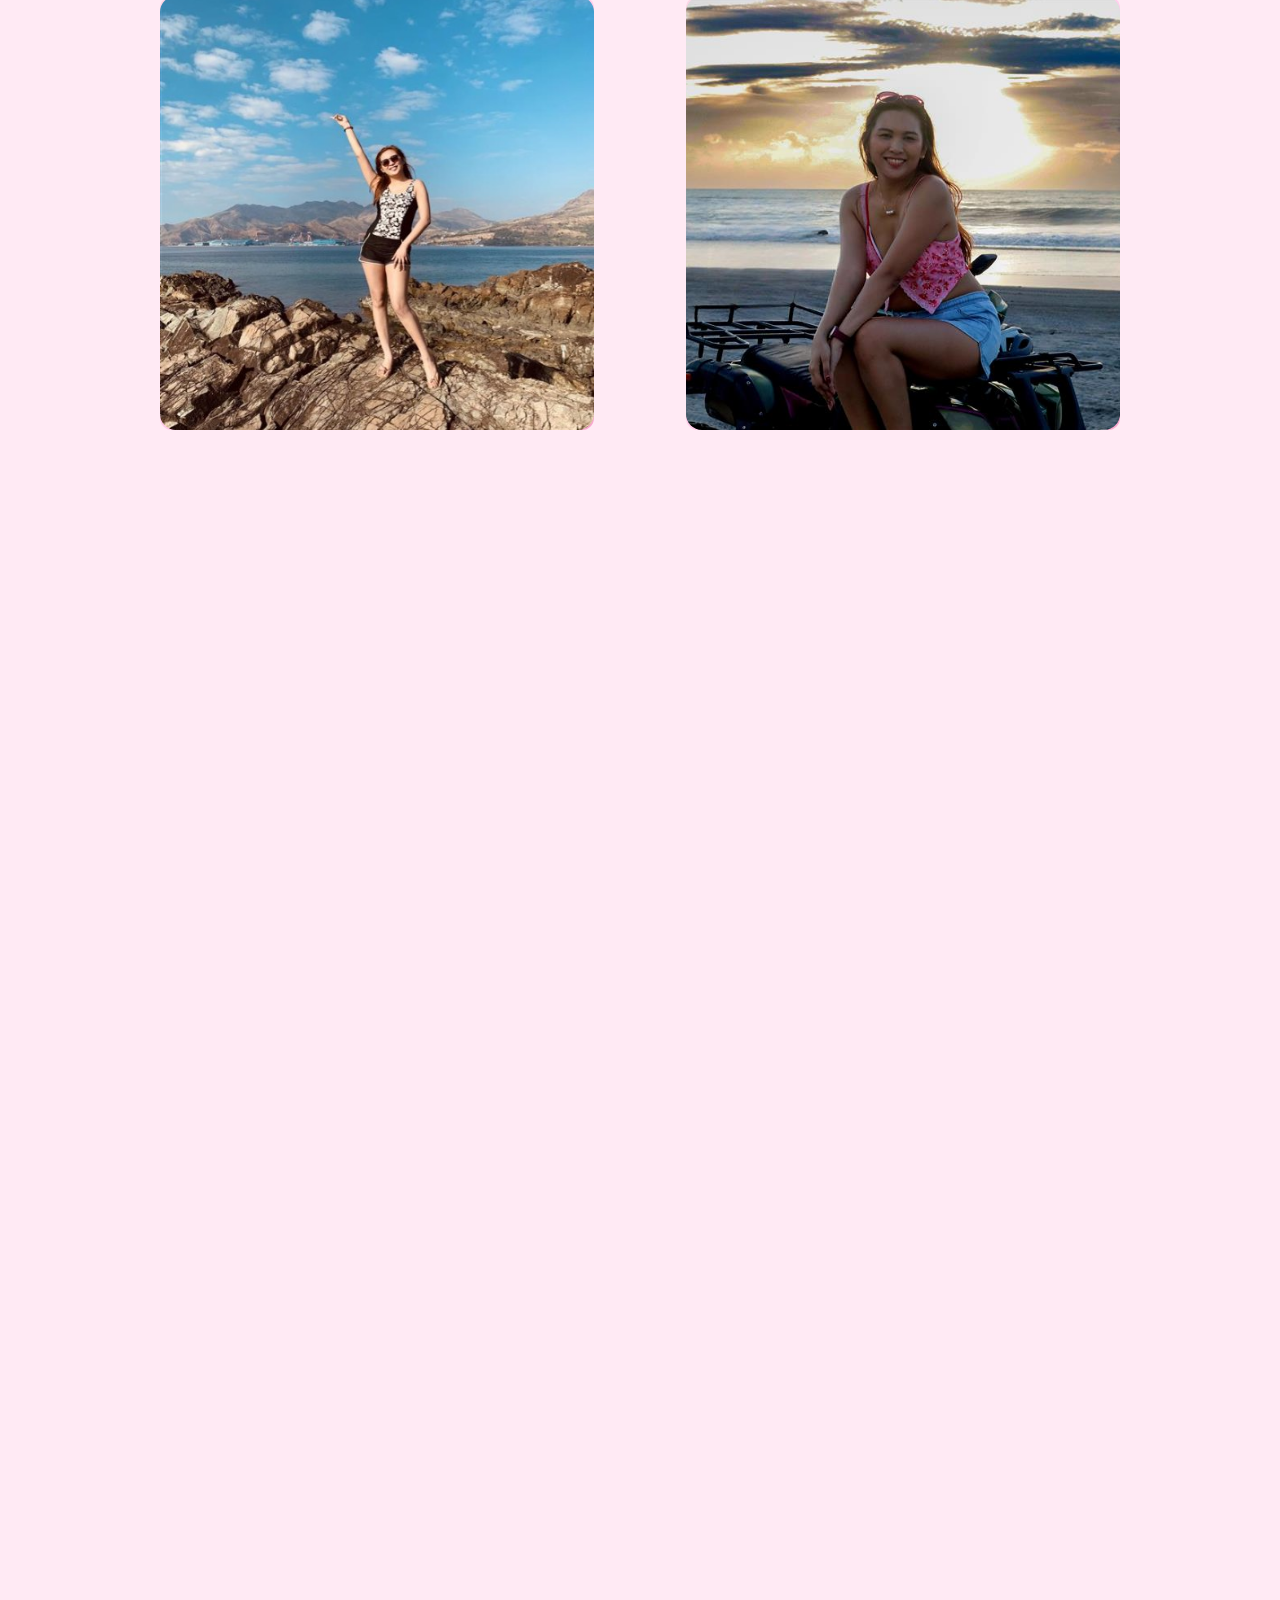
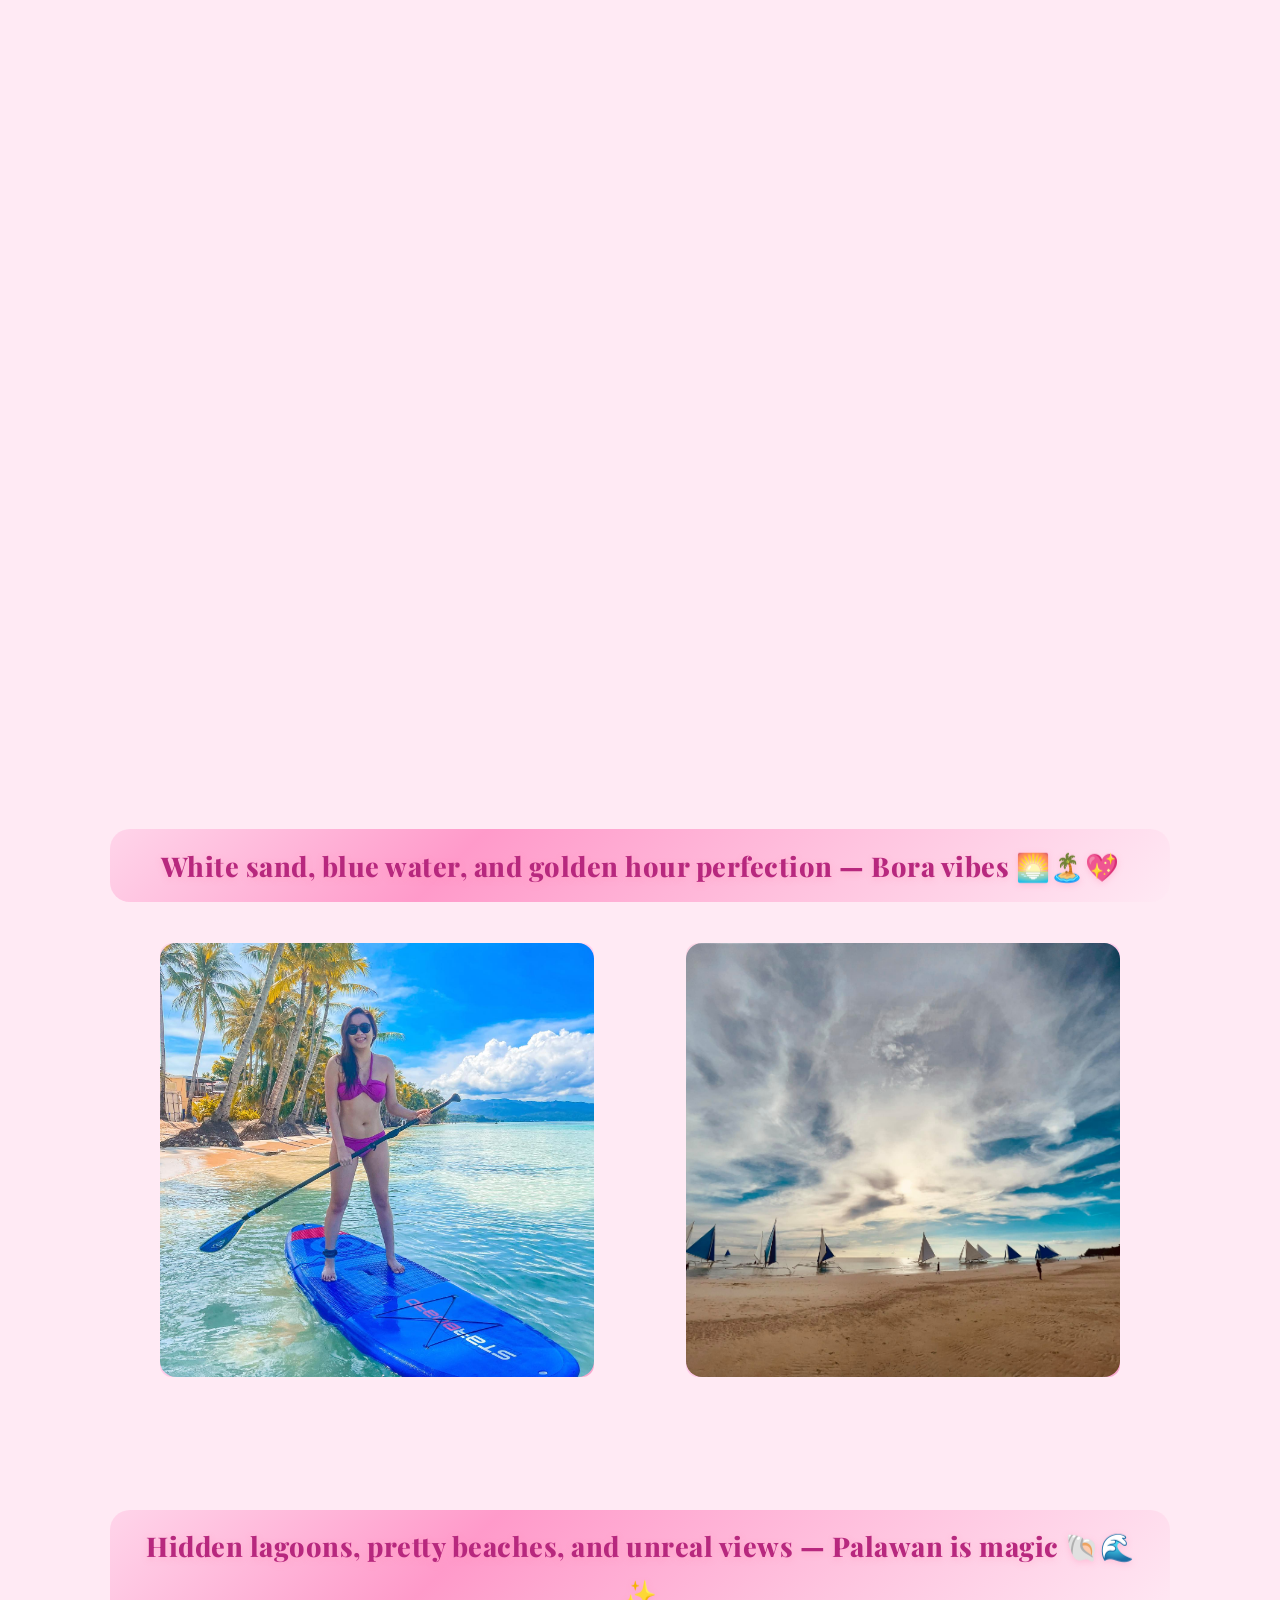
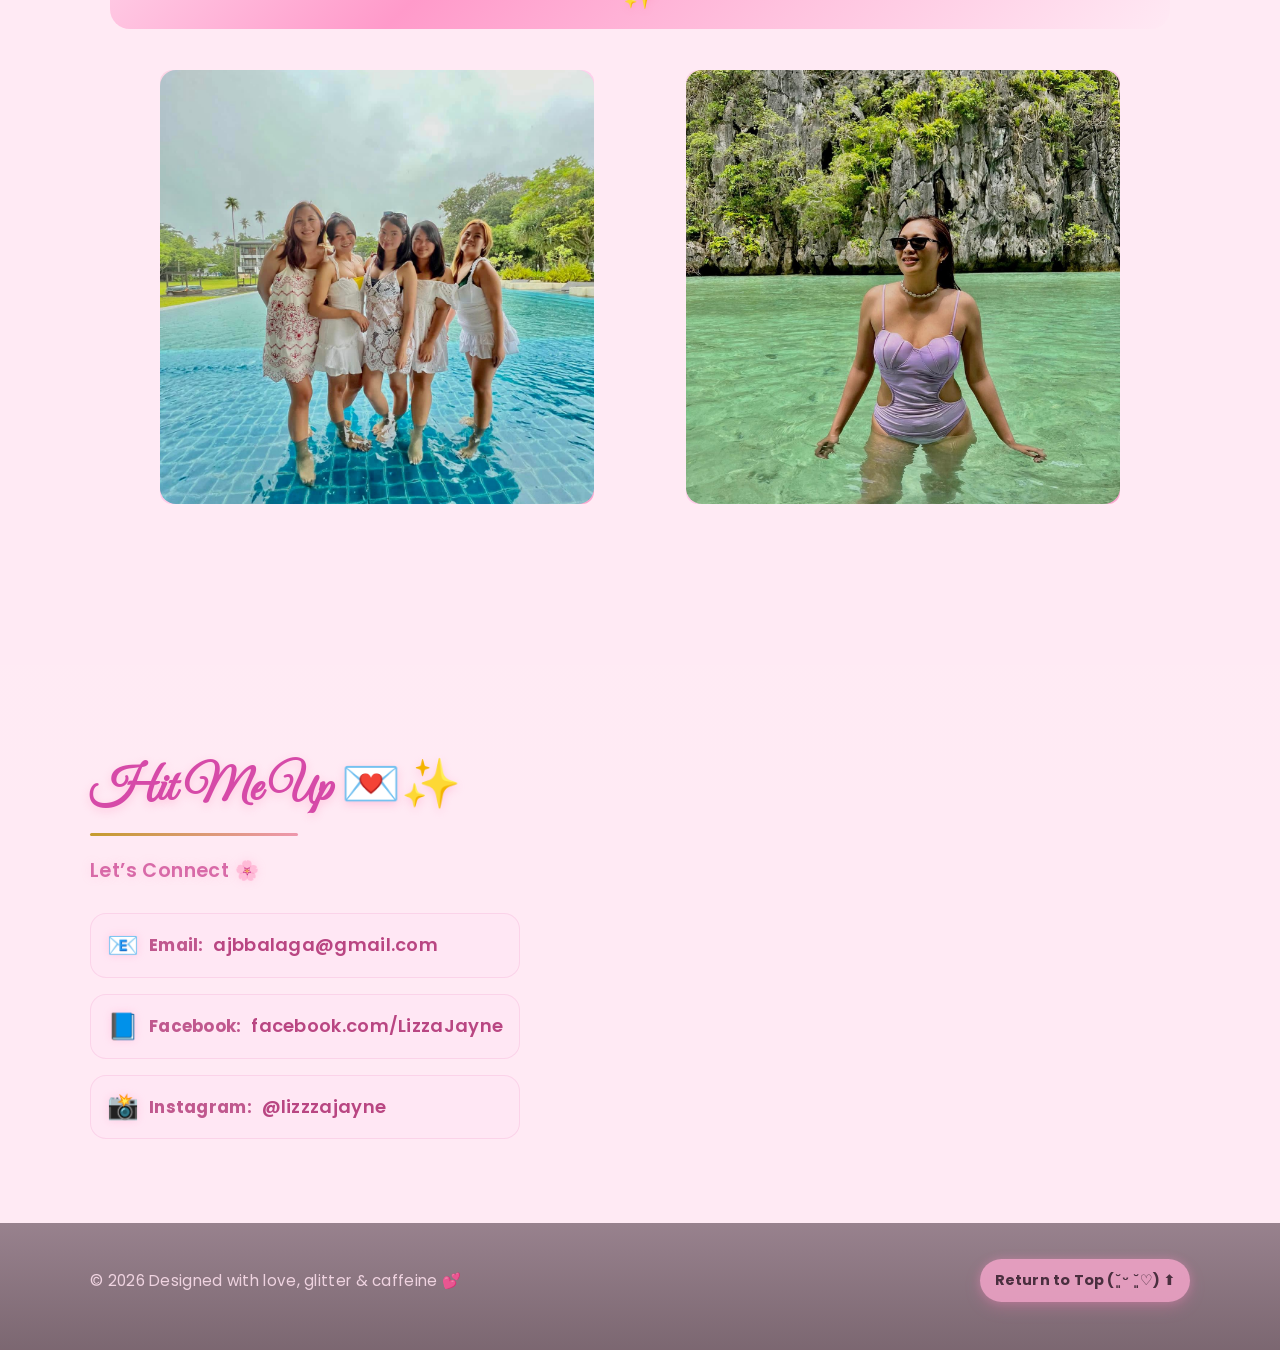
==== commit 0e42df12: "update taal project" ====
--- a/index.html
+++ b/index.html
@@ -138,30 +138,41 @@
               <div class="project-media">
                 <span class="project-tag">🏛️ Live Project</span>
               </div>
+
               <div class="project-body">
                 <h3 class="project-title">Taal Heritage & Tourism Website</h3>
+
                 <p class="project-copy">
                   A modern tourism website showcasing the history, heritage landmarks, ancestral
                   houses, and cultural attractions of Taal, Batangas through a refined and
                   heritage-inspired design.
                 </p>
+
                 <ul class="project-stack">
                   <li>Next.js</li>
                   <li>React</li>
                   <li>JavaScript</li>
                   <li>CSS</li>
-                  <li>Responsive Design</li>
+                  <li>Vercel</li>
                 </ul>
+
                 <div class="project-actions">
+                  <a class="project-link"
+                    href="https://taal-4s1qa8esq-ajbalagas-projects.vercel.app/tourism"
+                    target="_blank"
+                    rel="noopener noreferrer">
+                    View Live Demo ↗
+                  </a>
+
                   <a class="project-link project-link-outline"
                     href="https://github.com/ajbalaga/taal-nextjs"
-                    target="_blank" rel="noopener noreferrer">
+                    target="_blank"
+                    rel="noopener noreferrer">
                     View Code ↗
                   </a>
                 </div>
               </div>
             </article>
-
           </div>
         </div>
       </section>
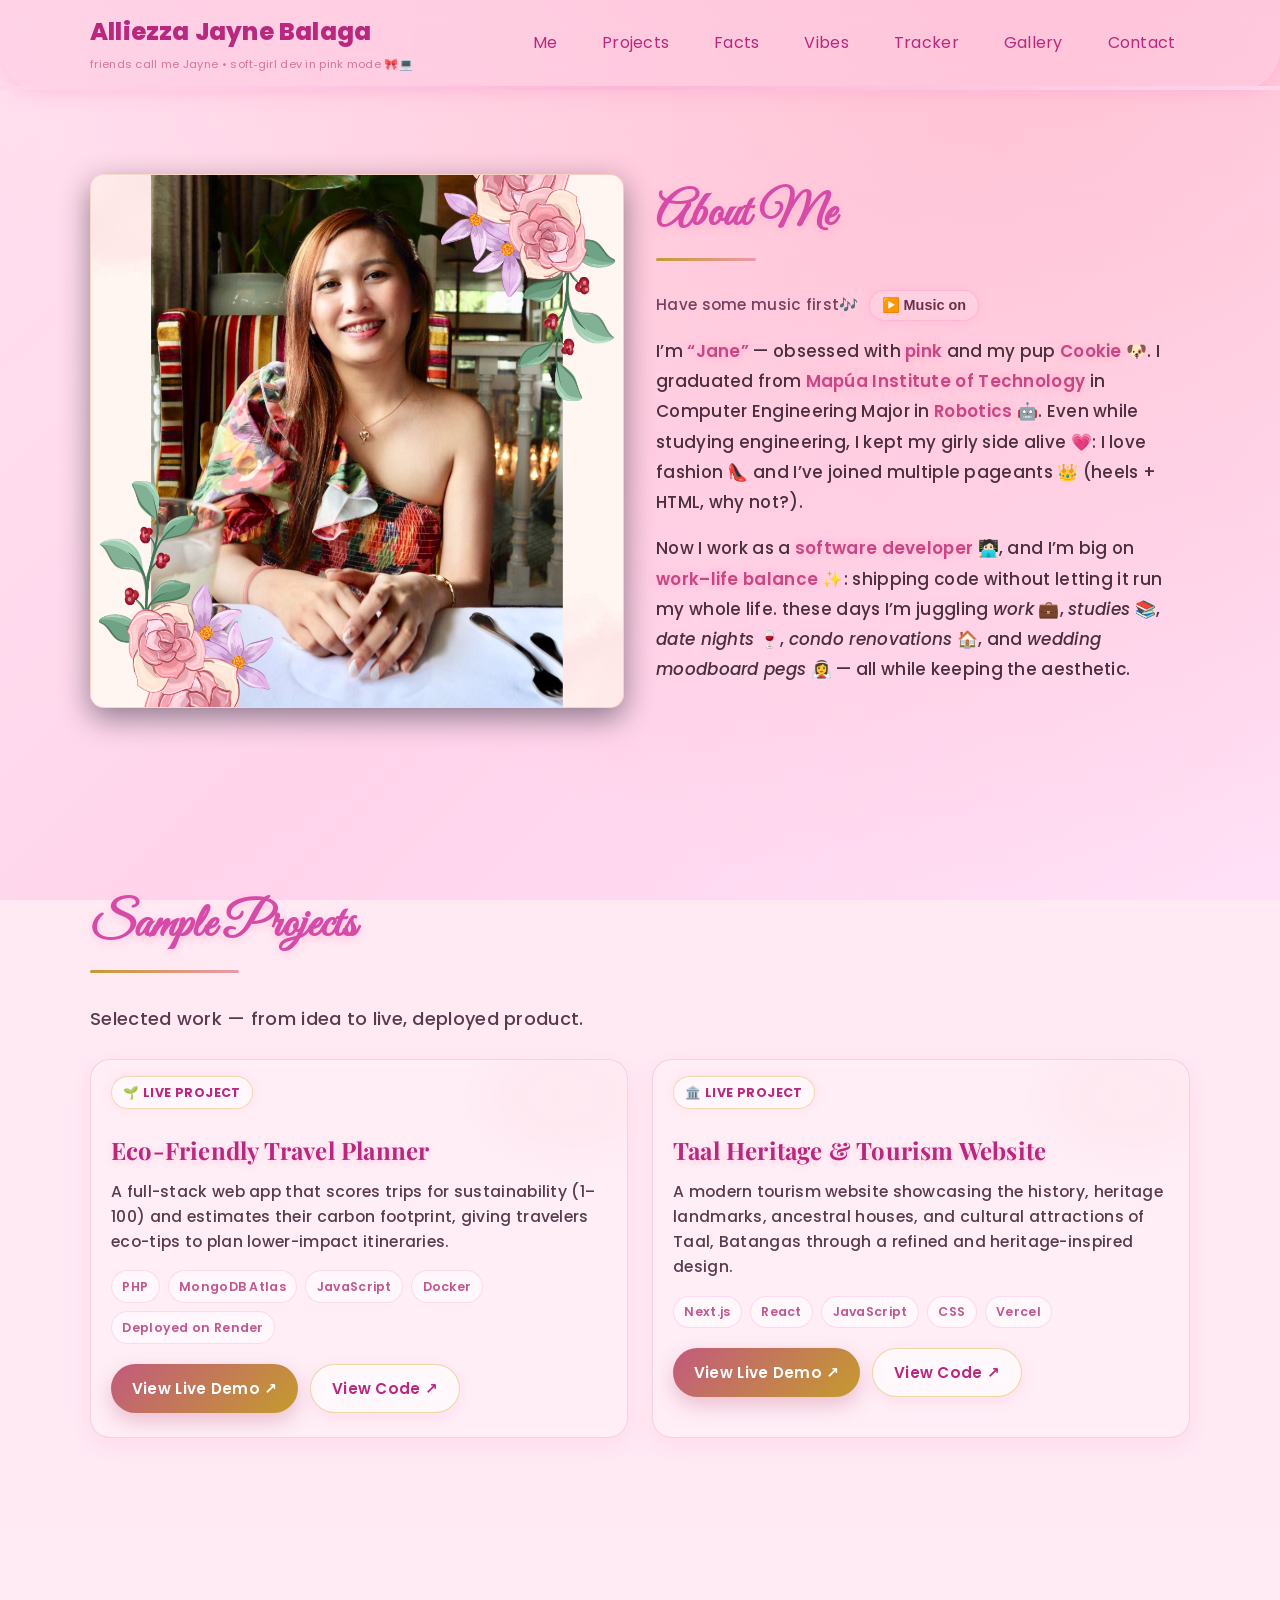
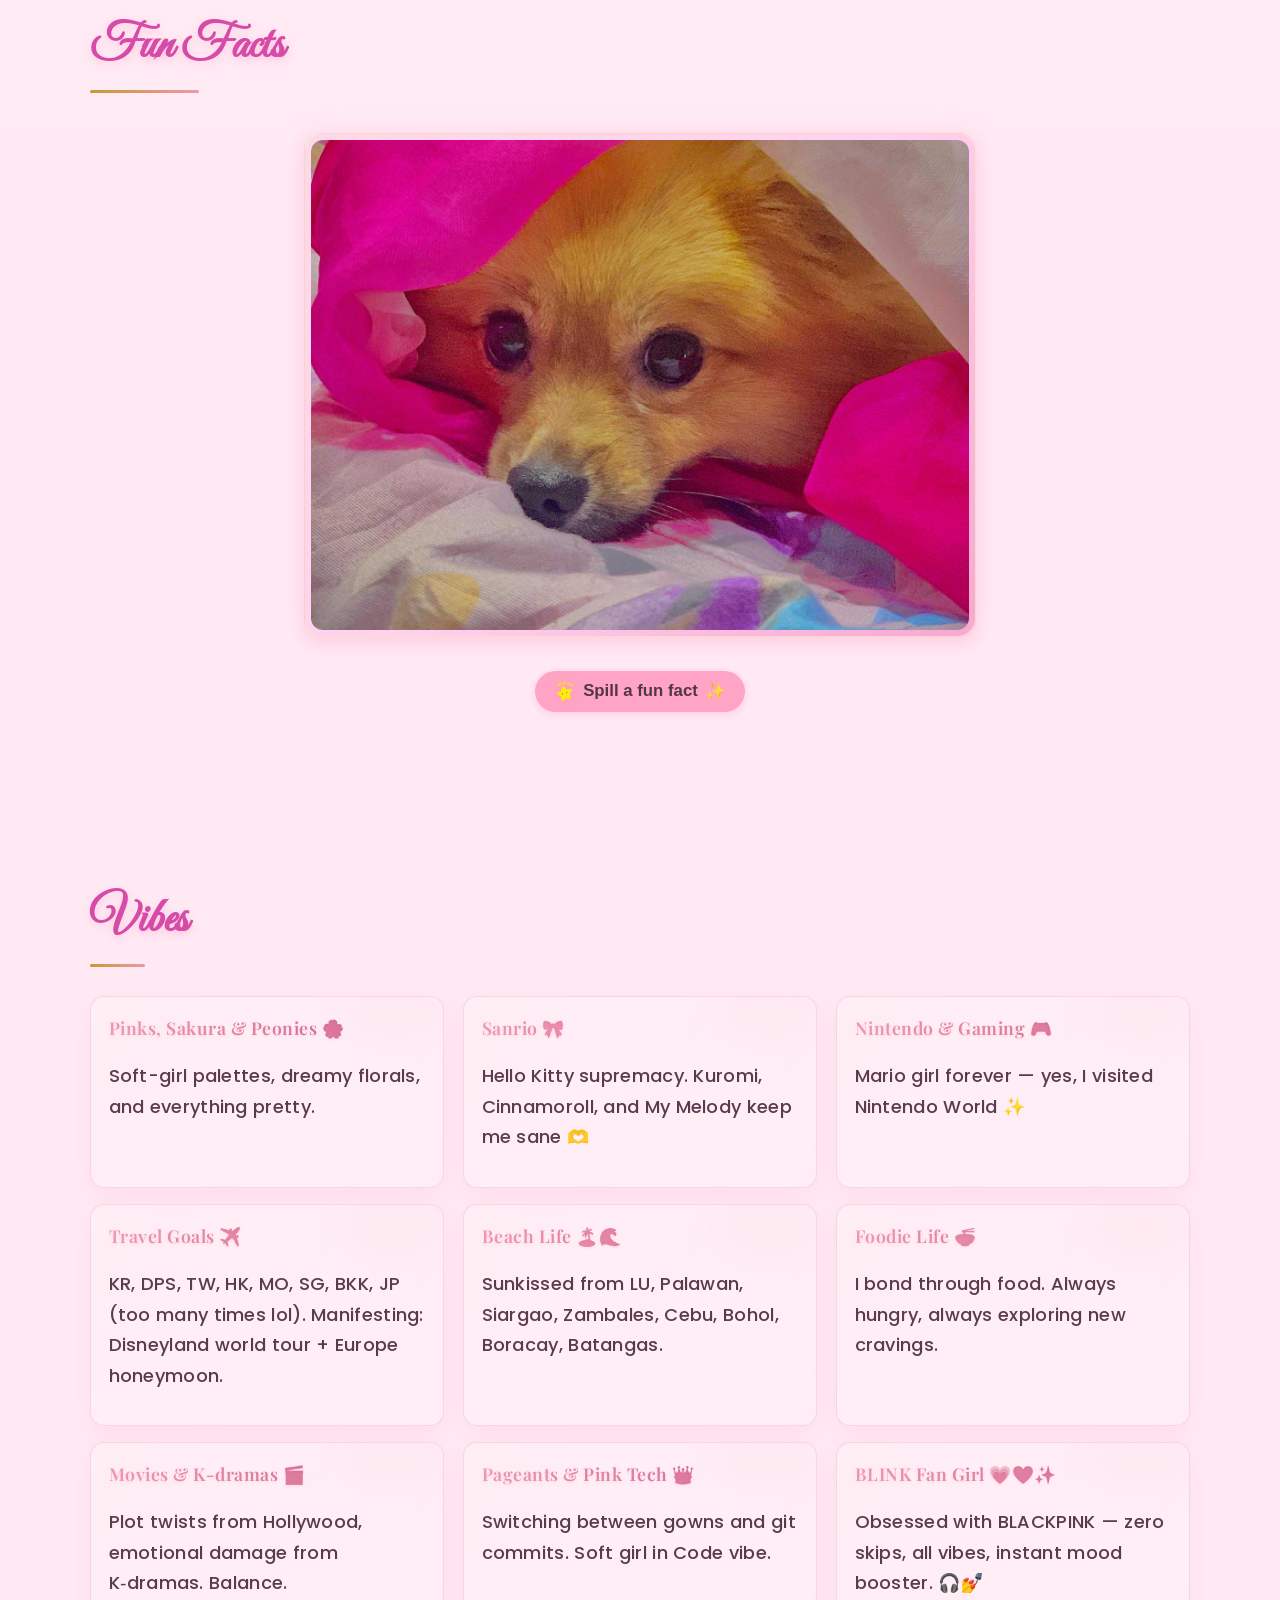
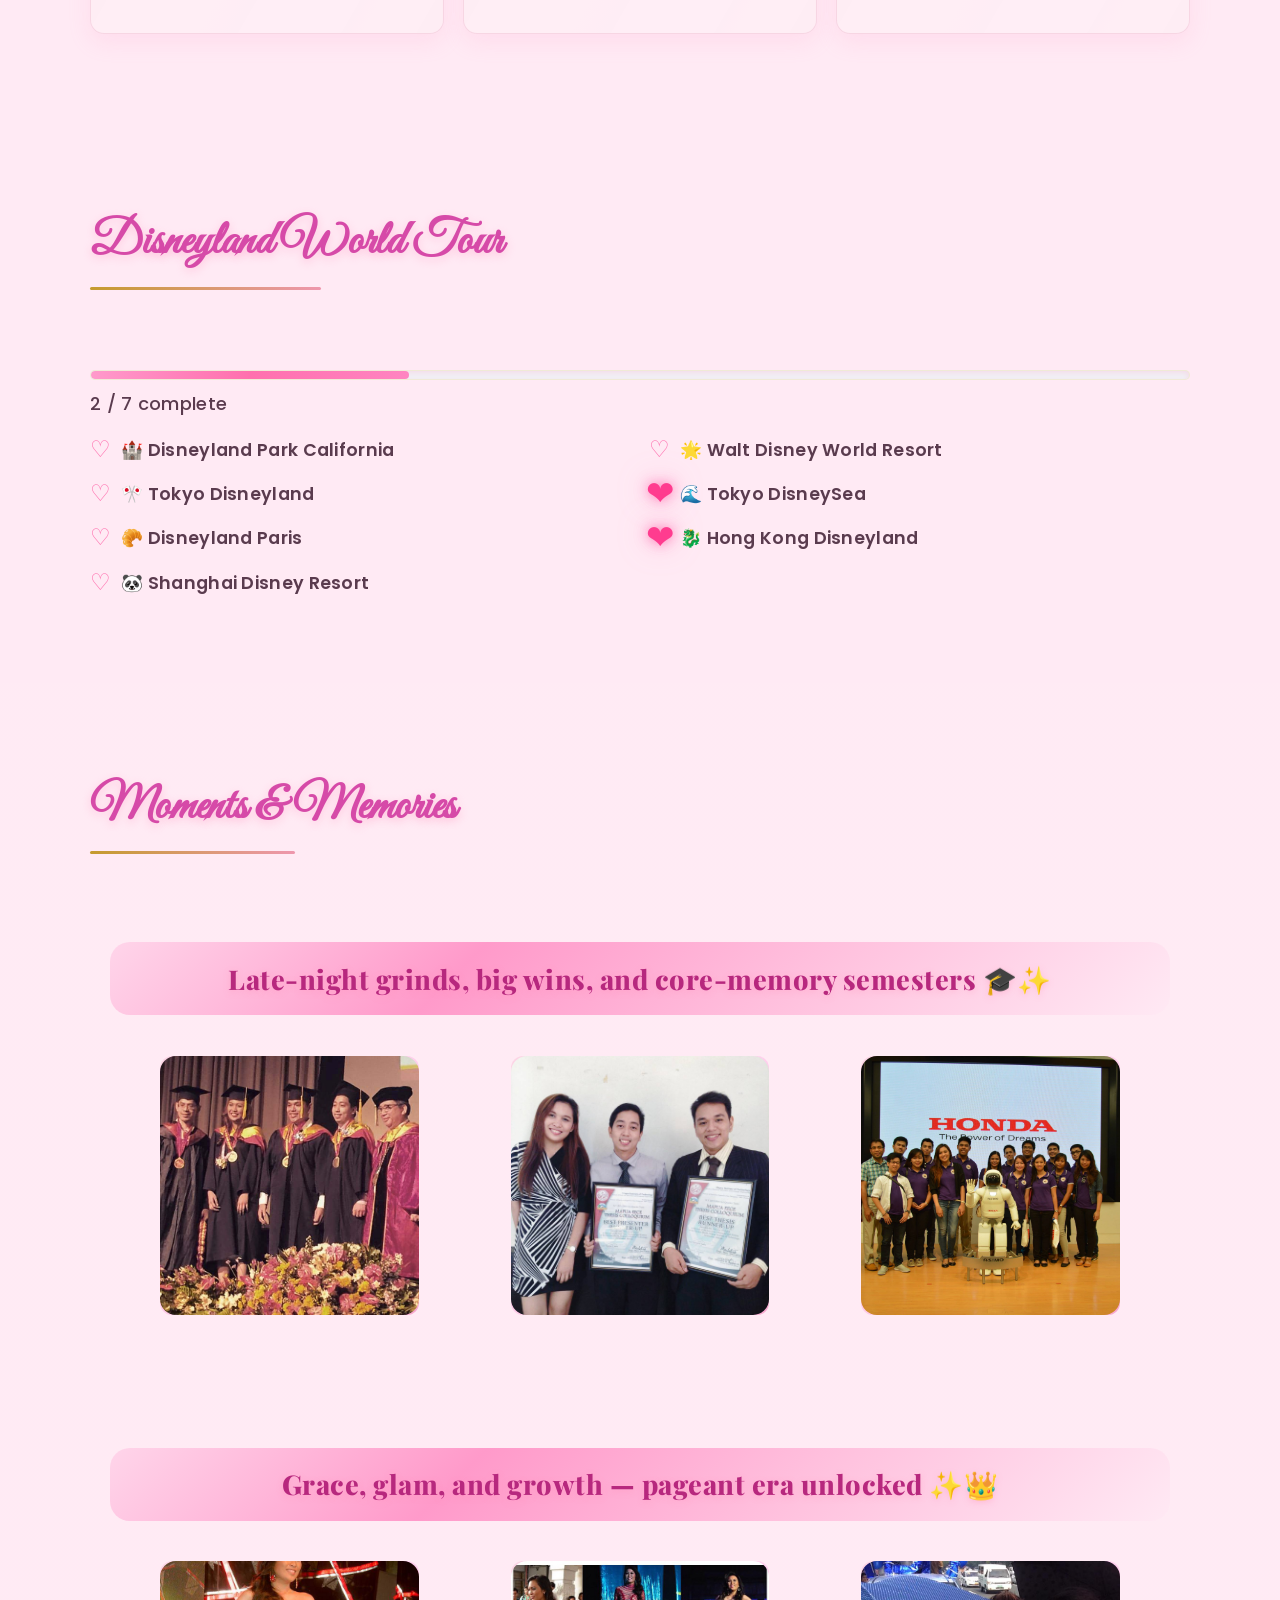
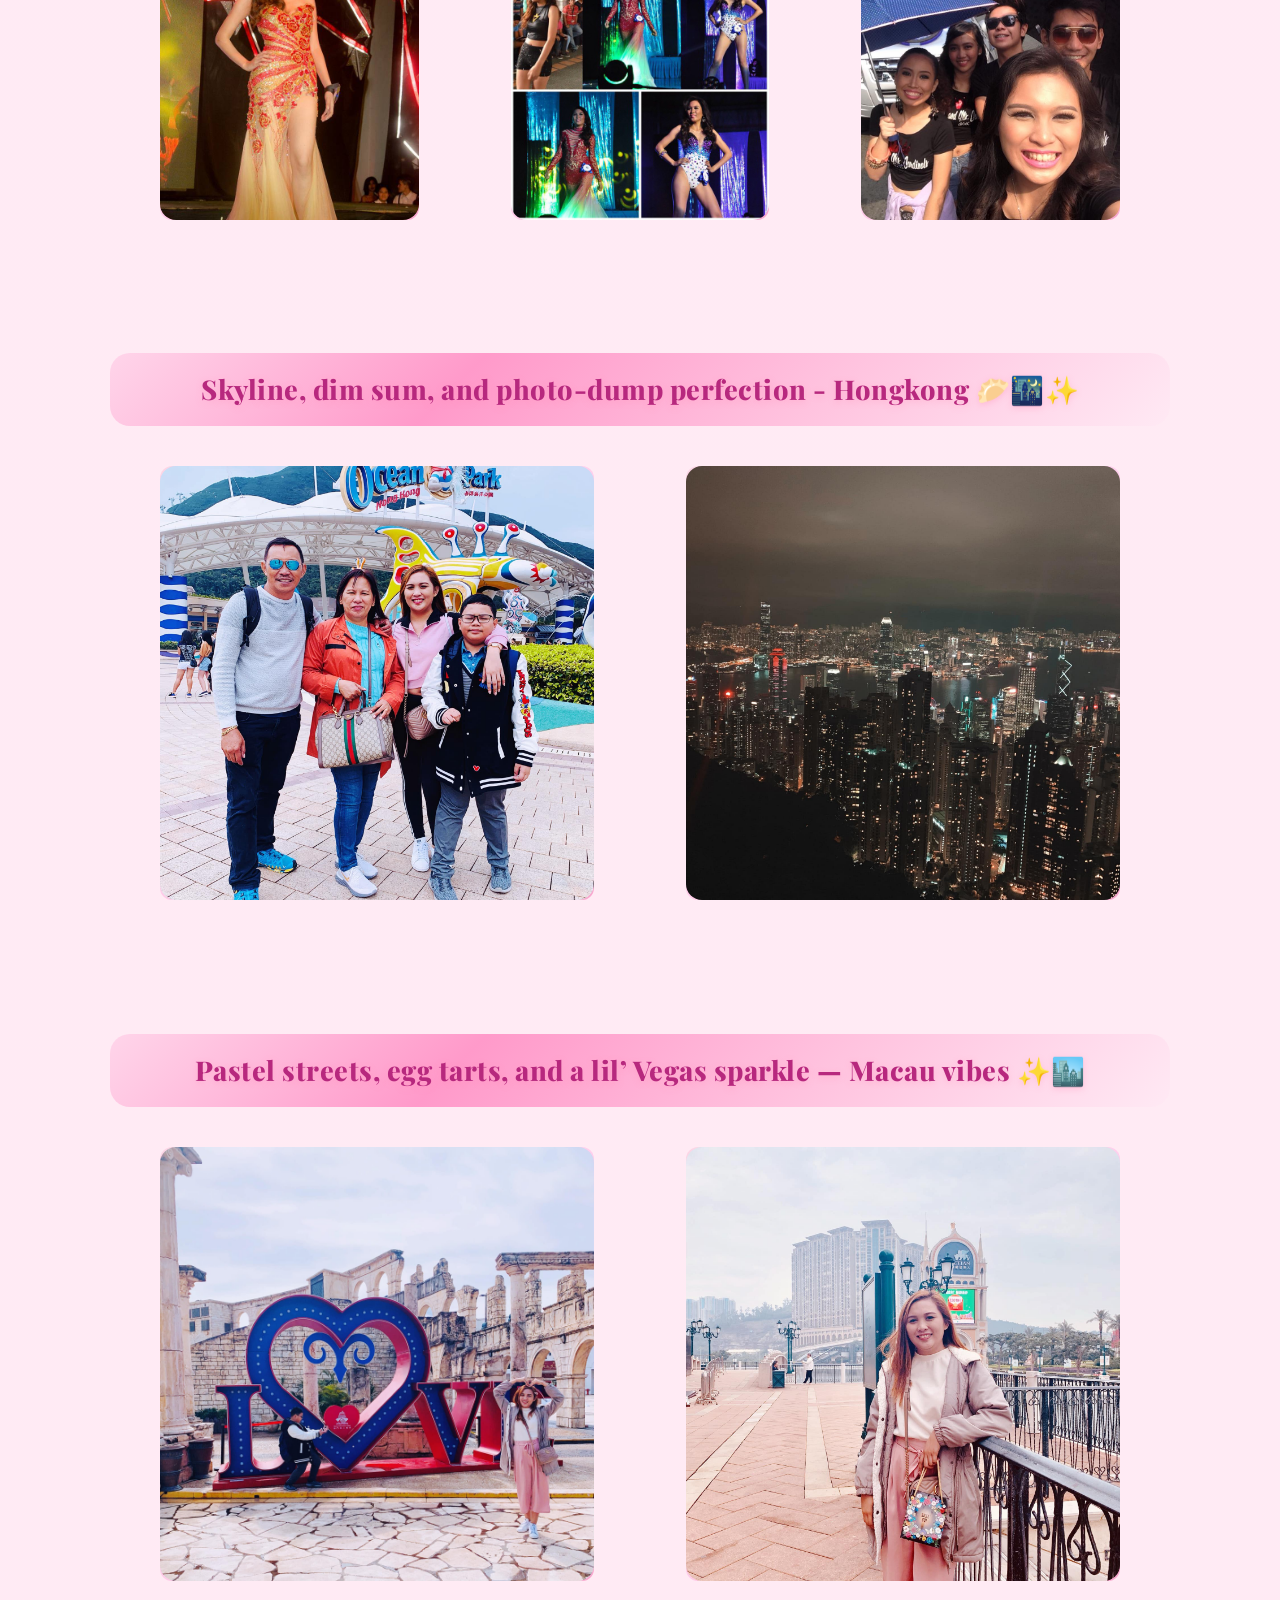
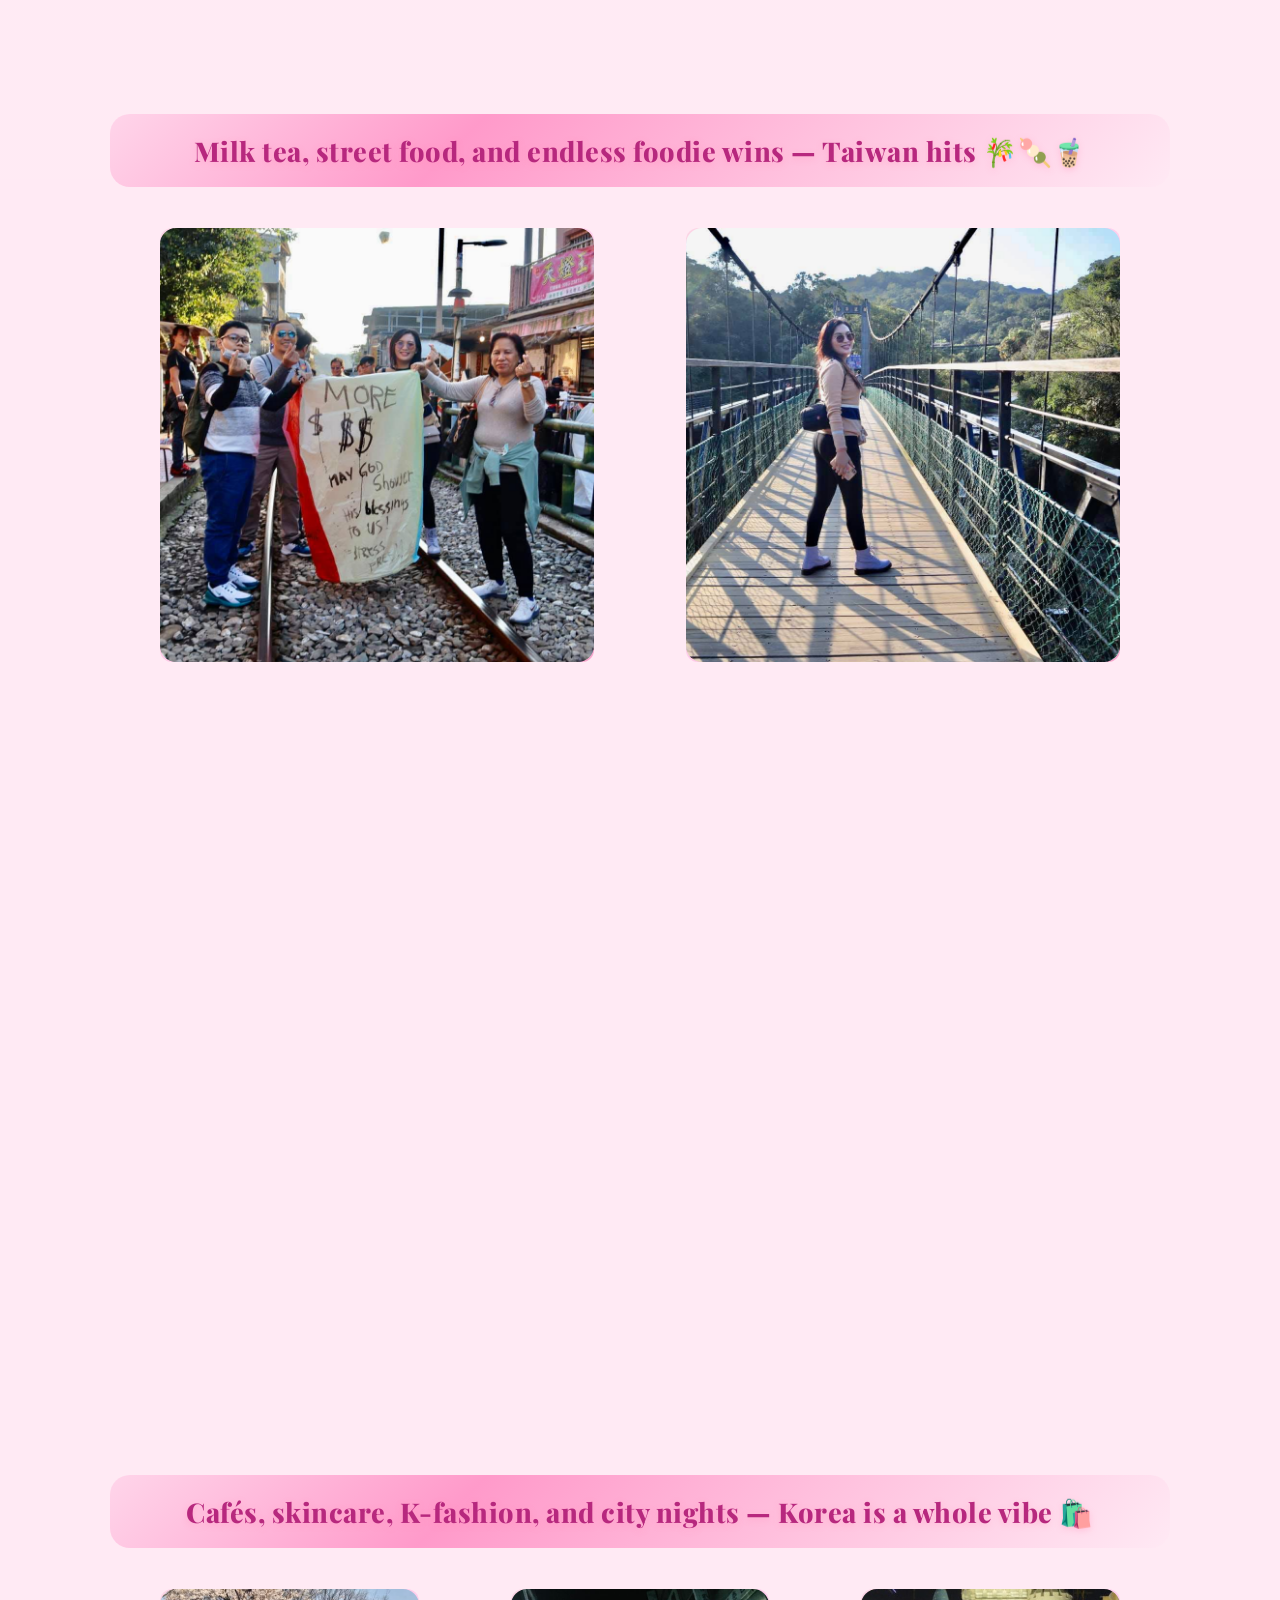
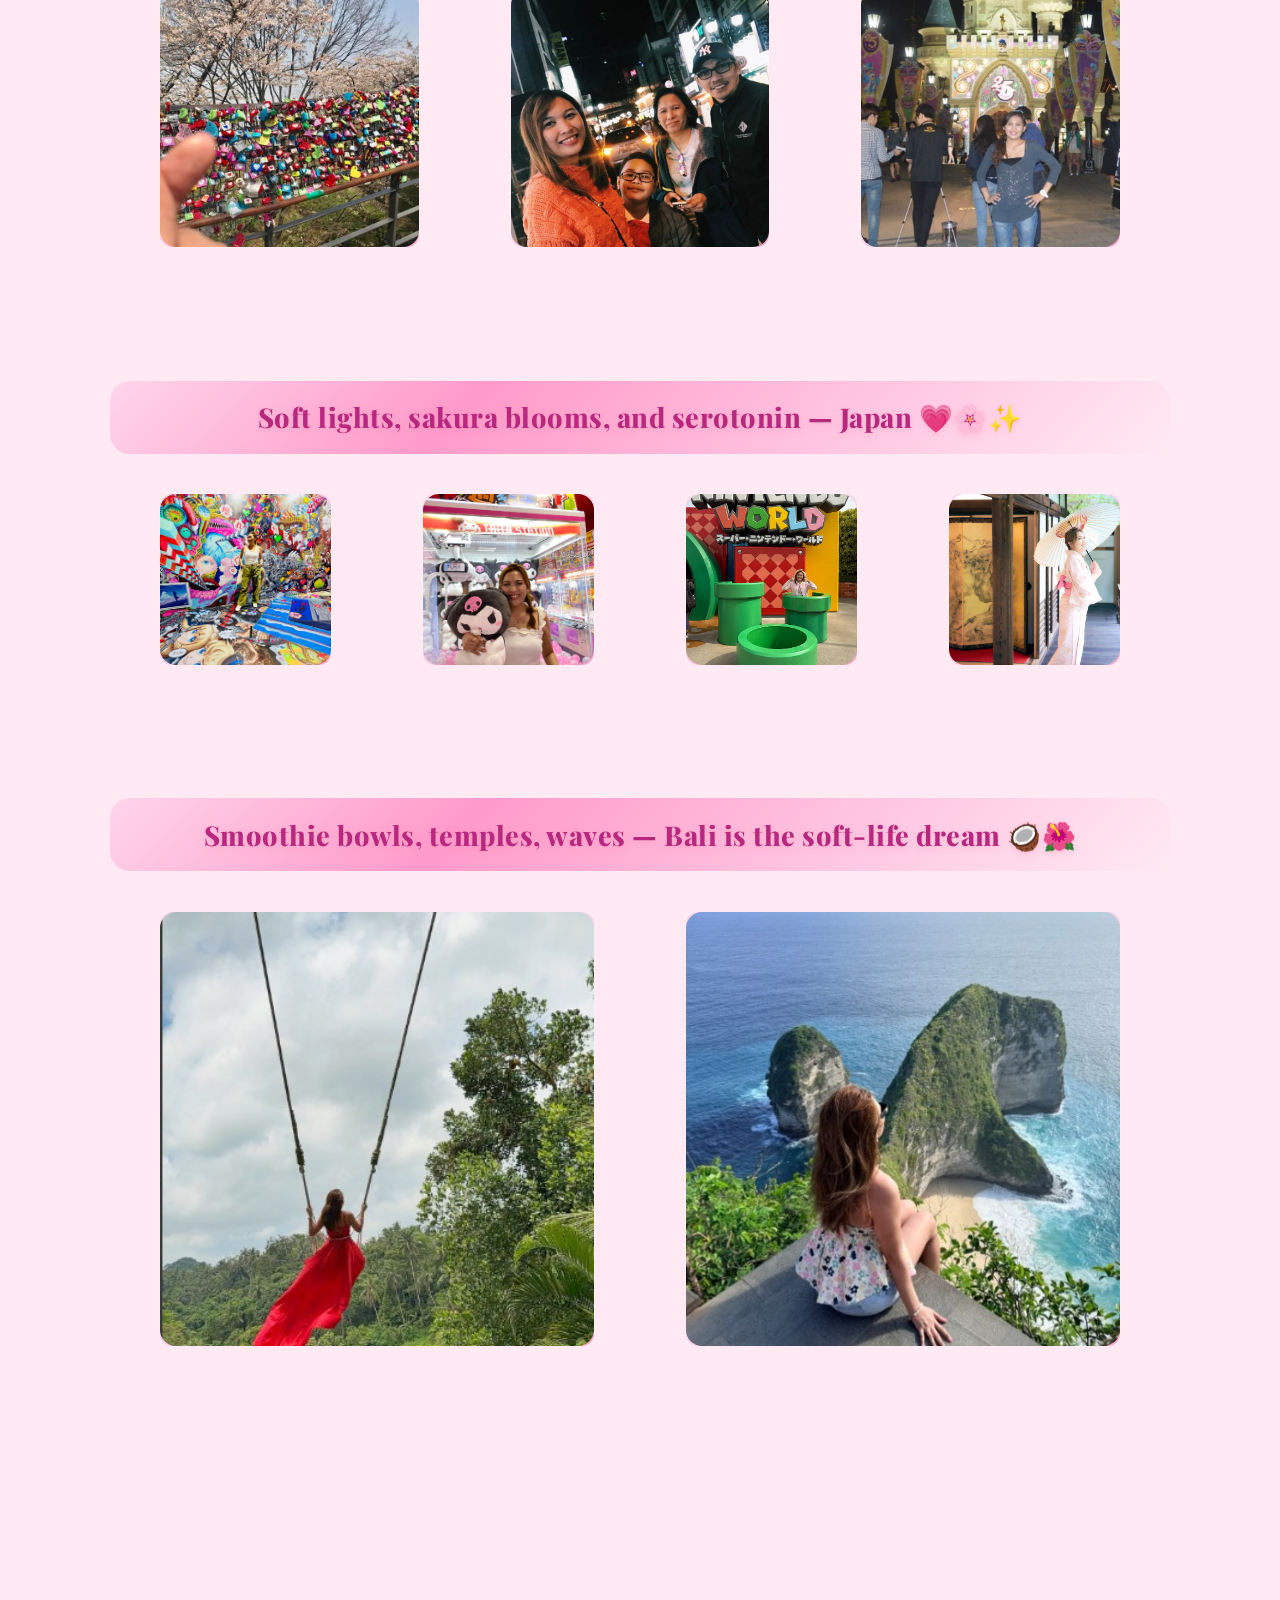
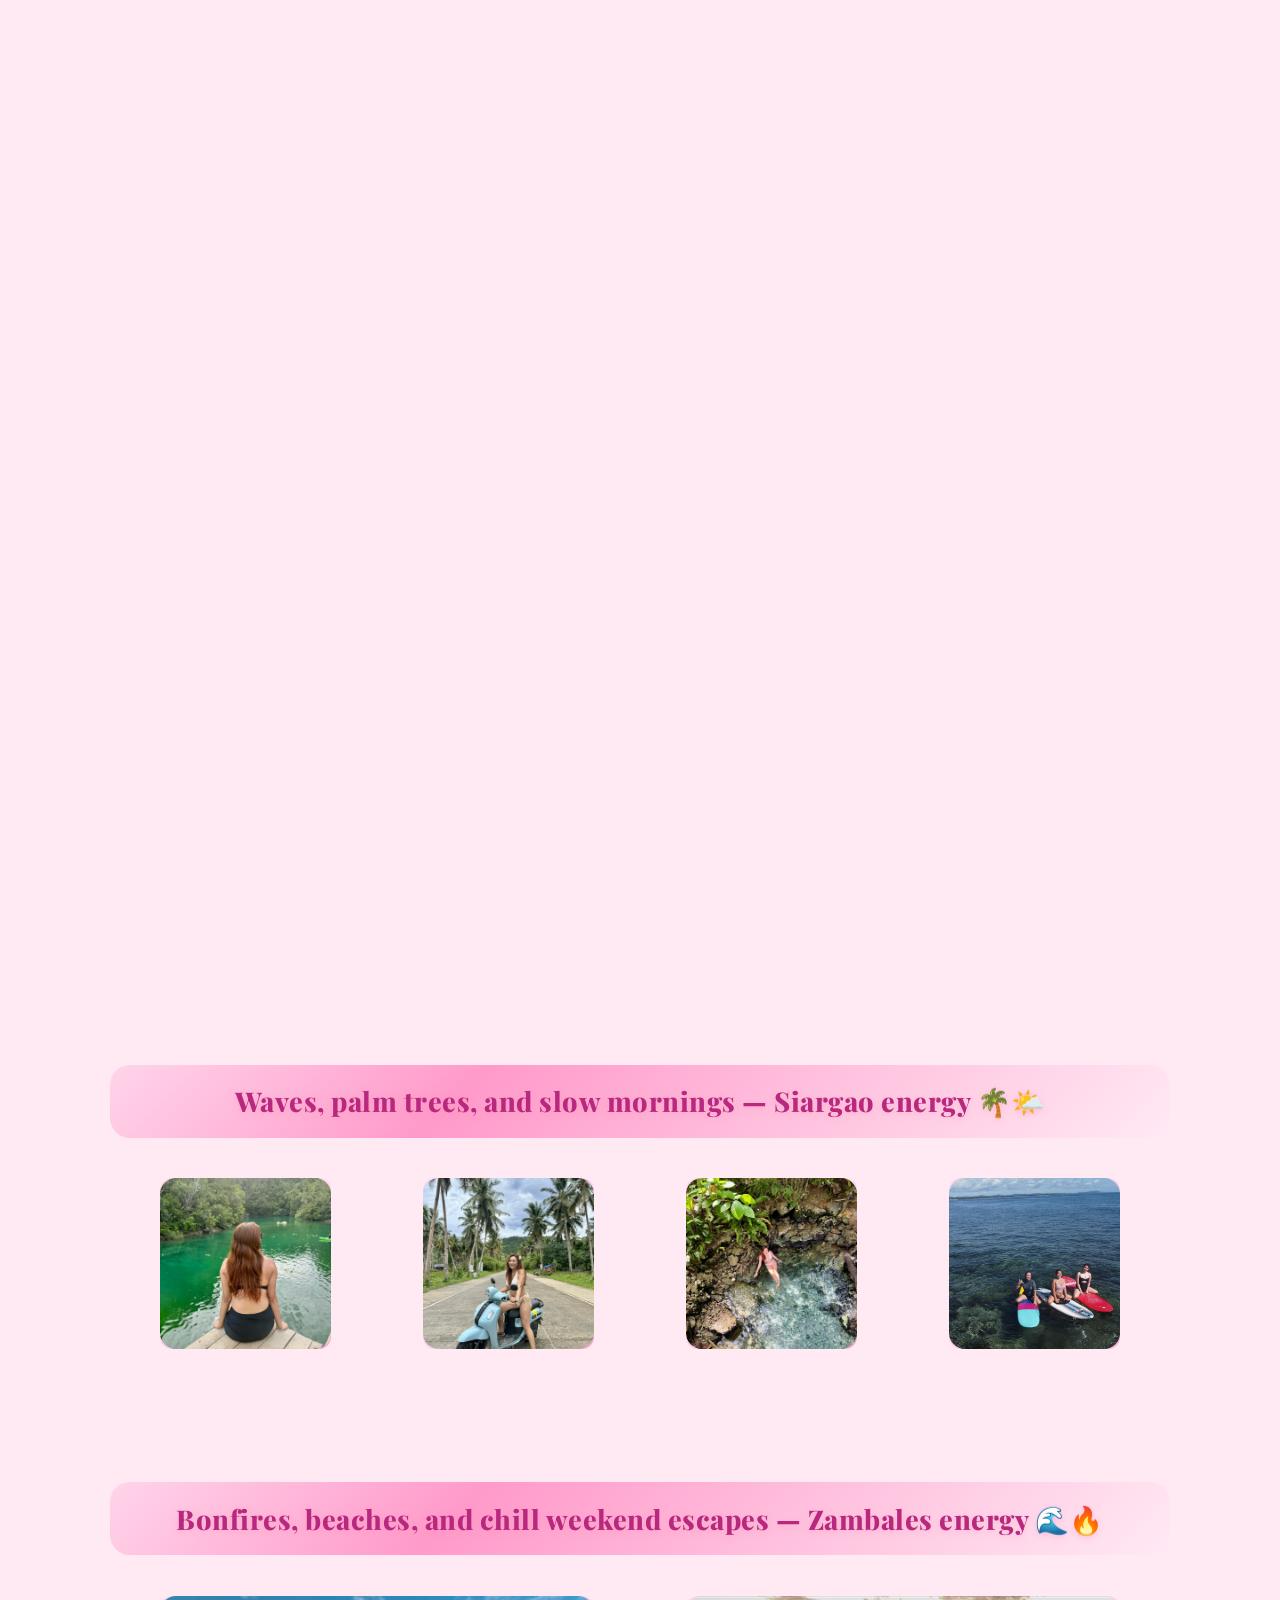
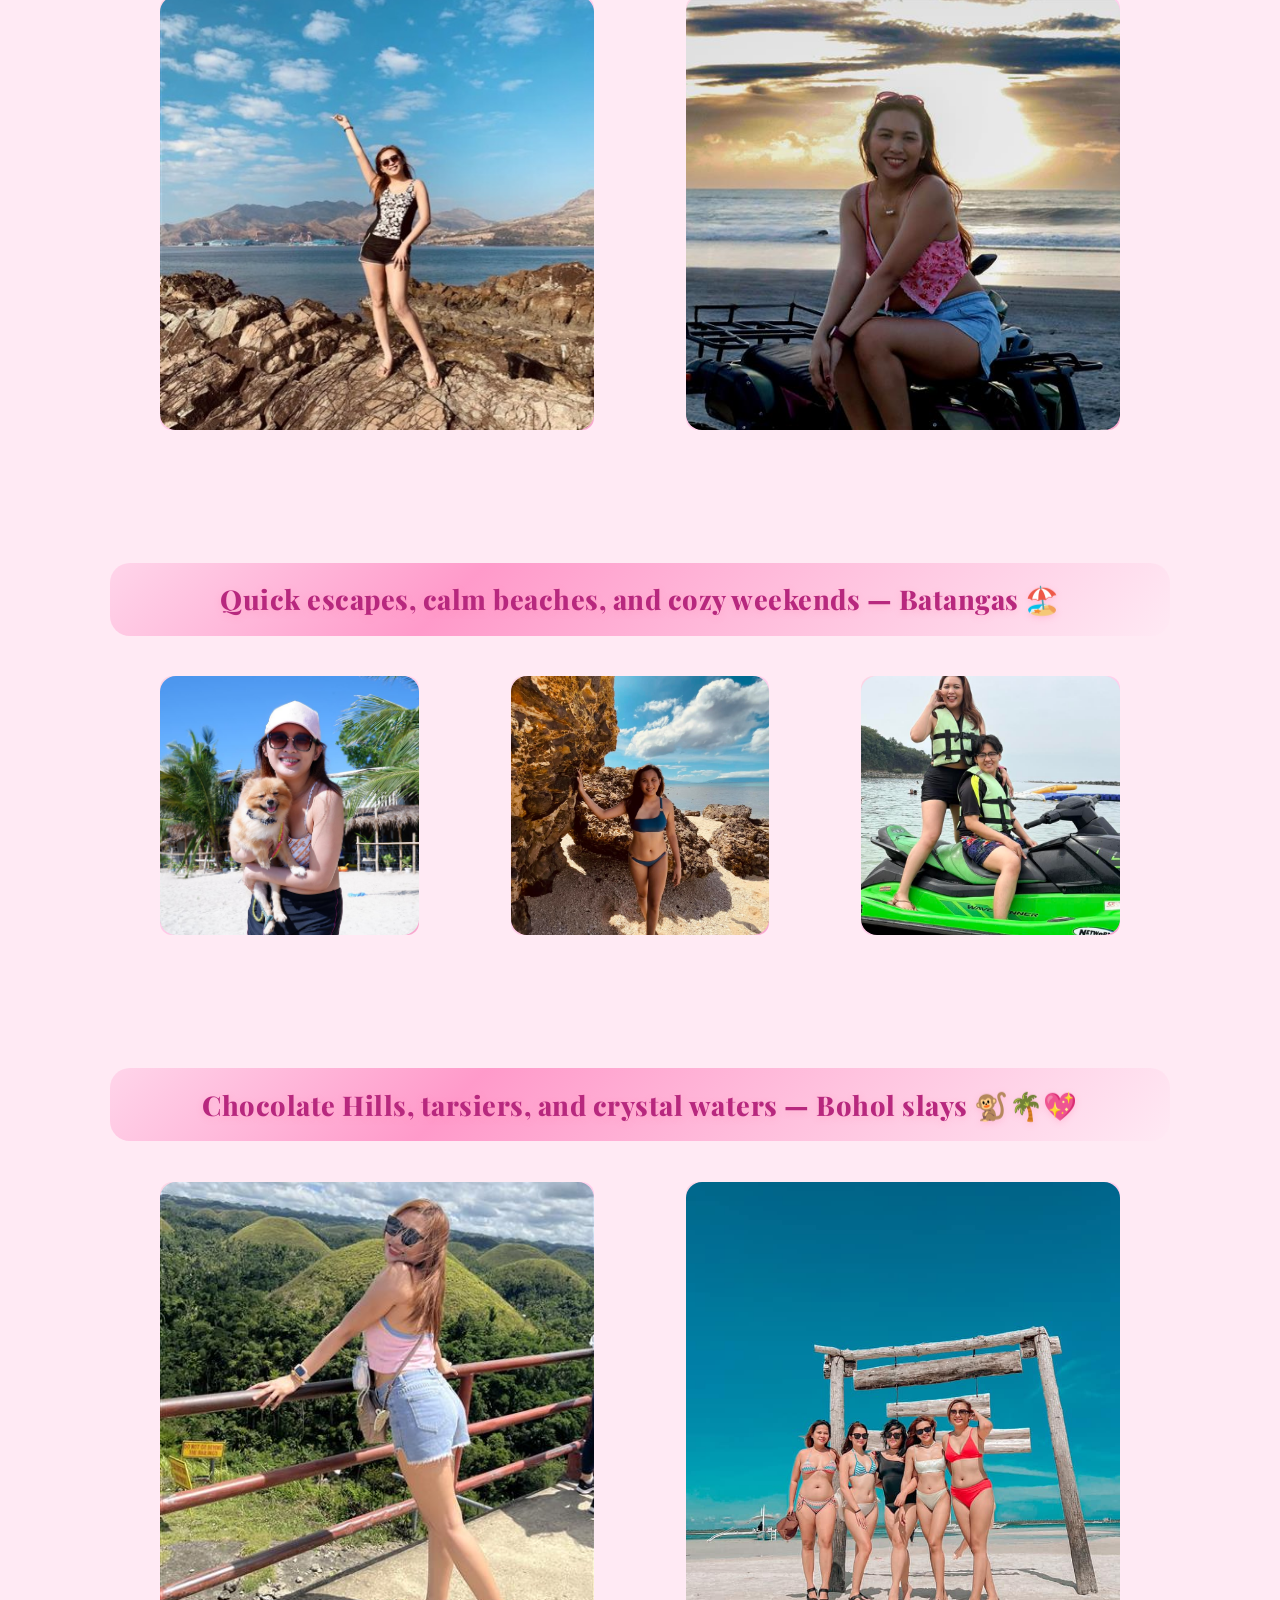
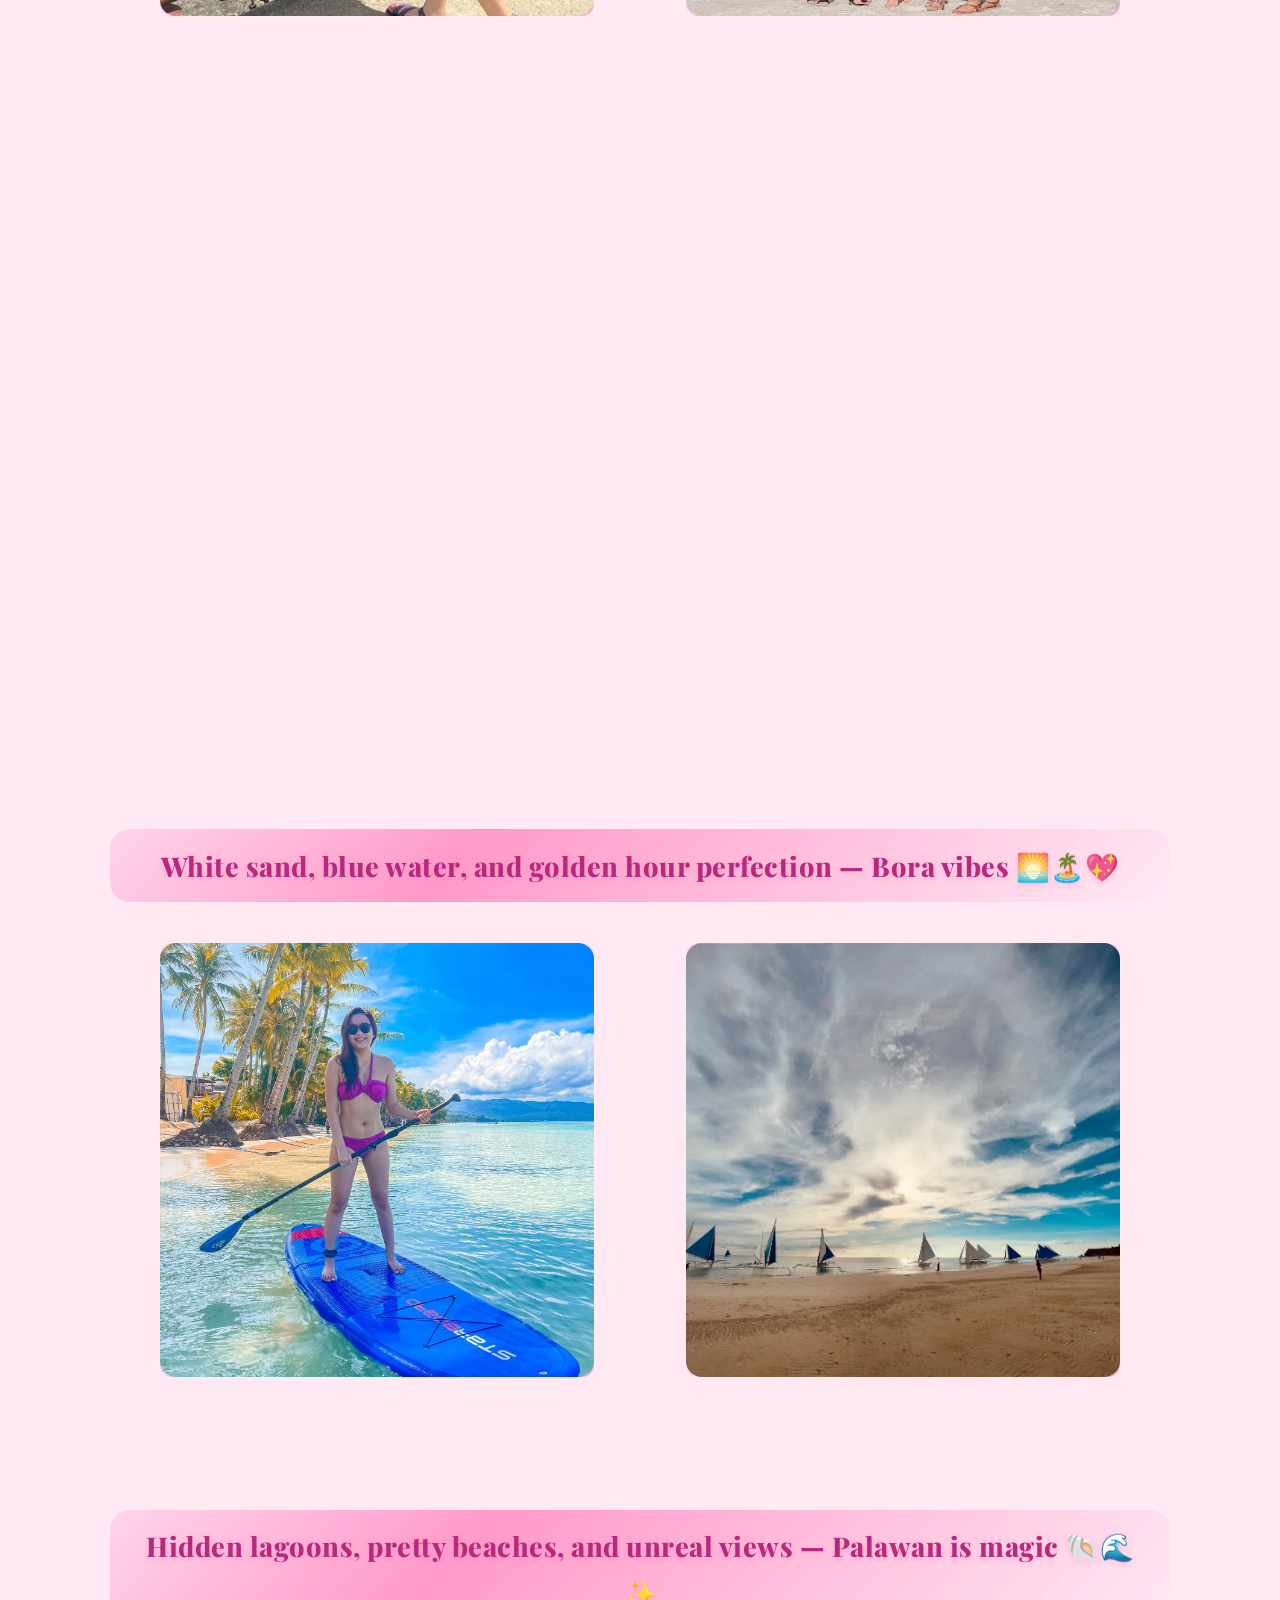
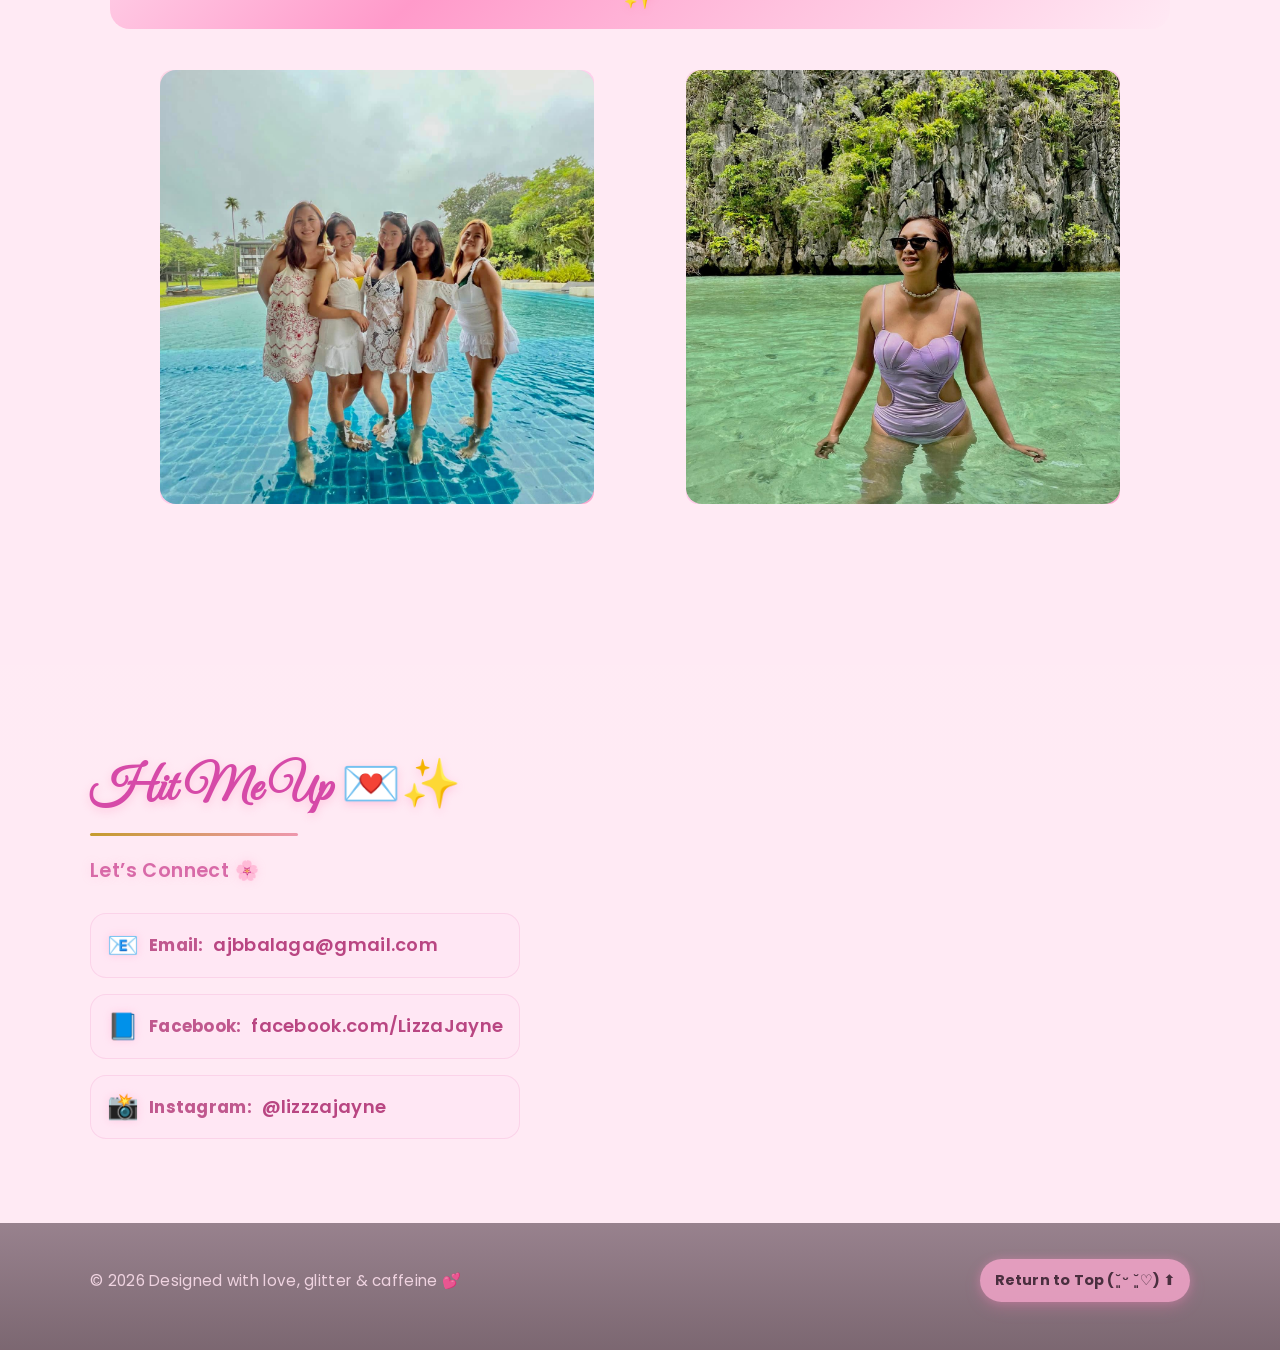
==== commit bac0335f: "Update project link to new URL" ====
--- a/index.html
+++ b/index.html
@@ -158,7 +158,7 @@
 
                 <div class="project-actions">
                   <a class="project-link"
-                    href="https://taal-4s1qa8esq-ajbalagas-projects.vercel.app/tourism"
+                    href="https://taal-kappa.vercel.app/"
                     target="_blank"
                     rel="noopener noreferrer">
                     View Live Demo ↗
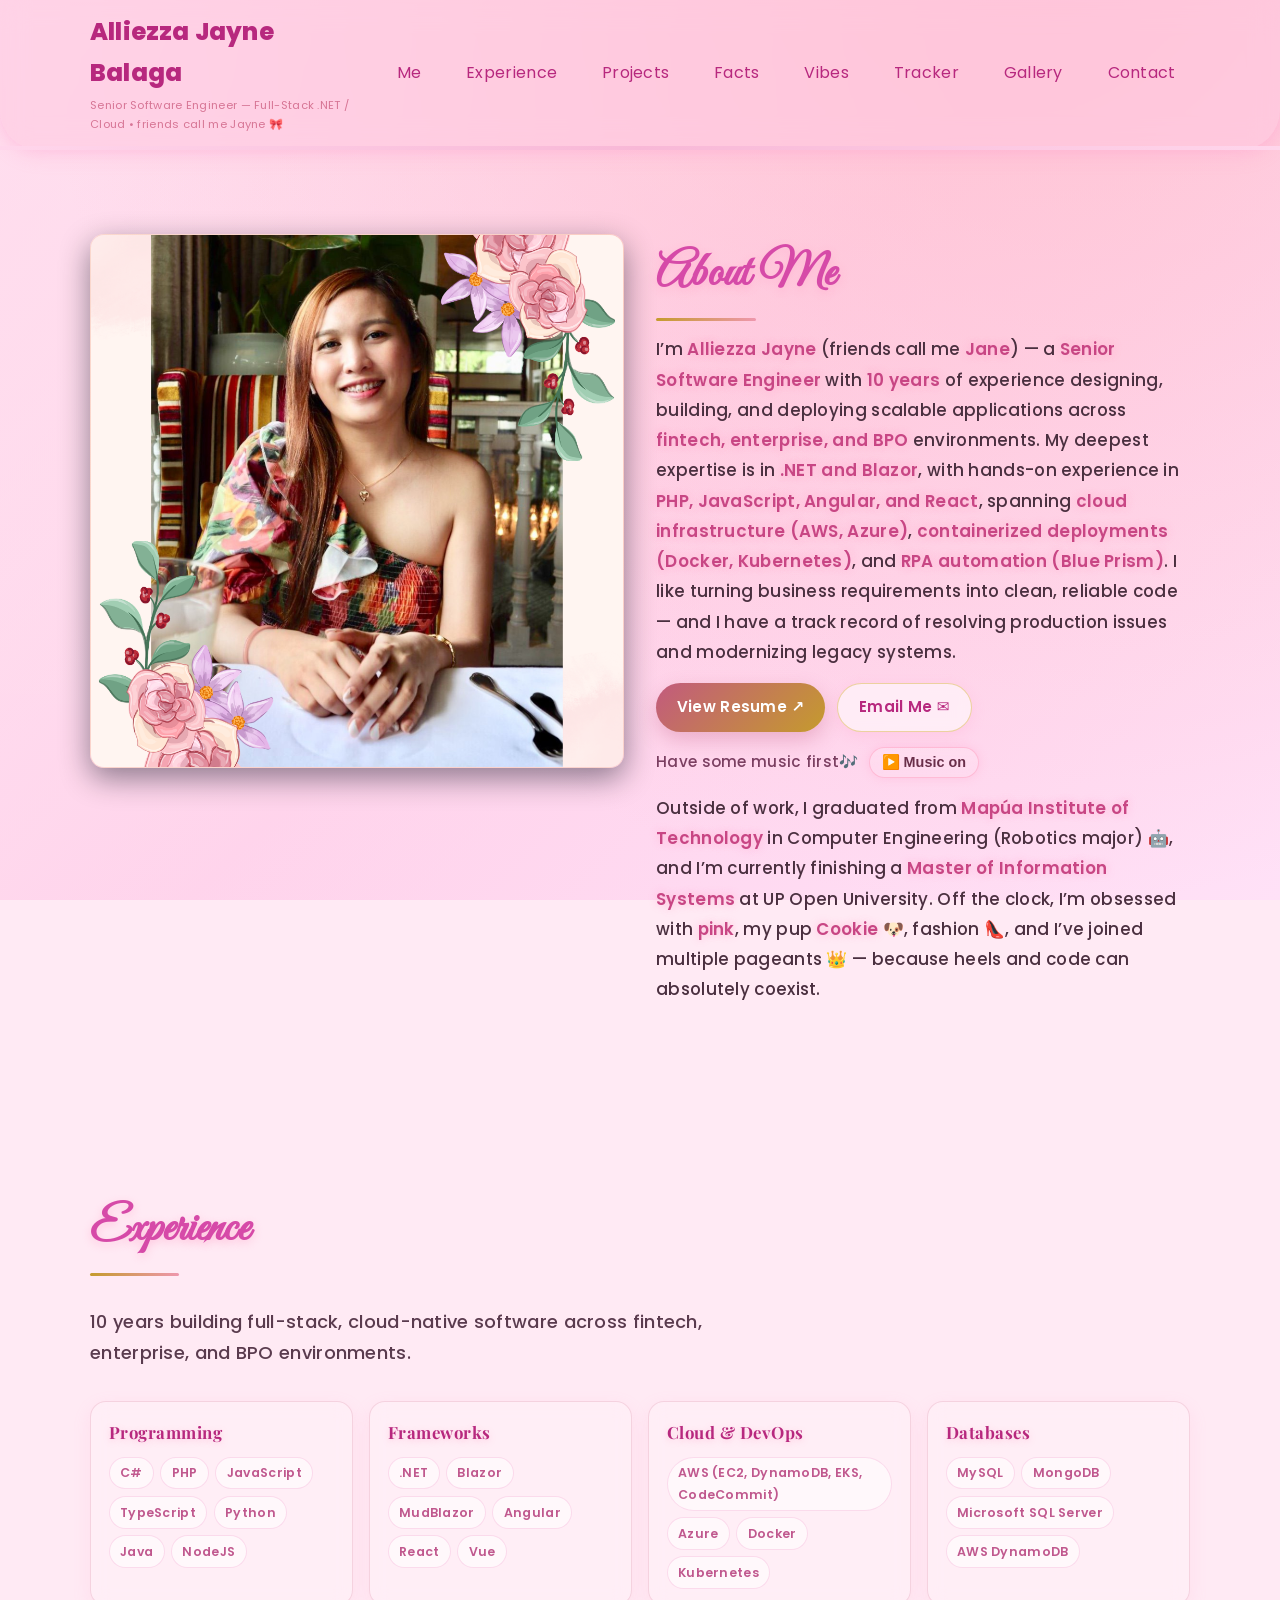
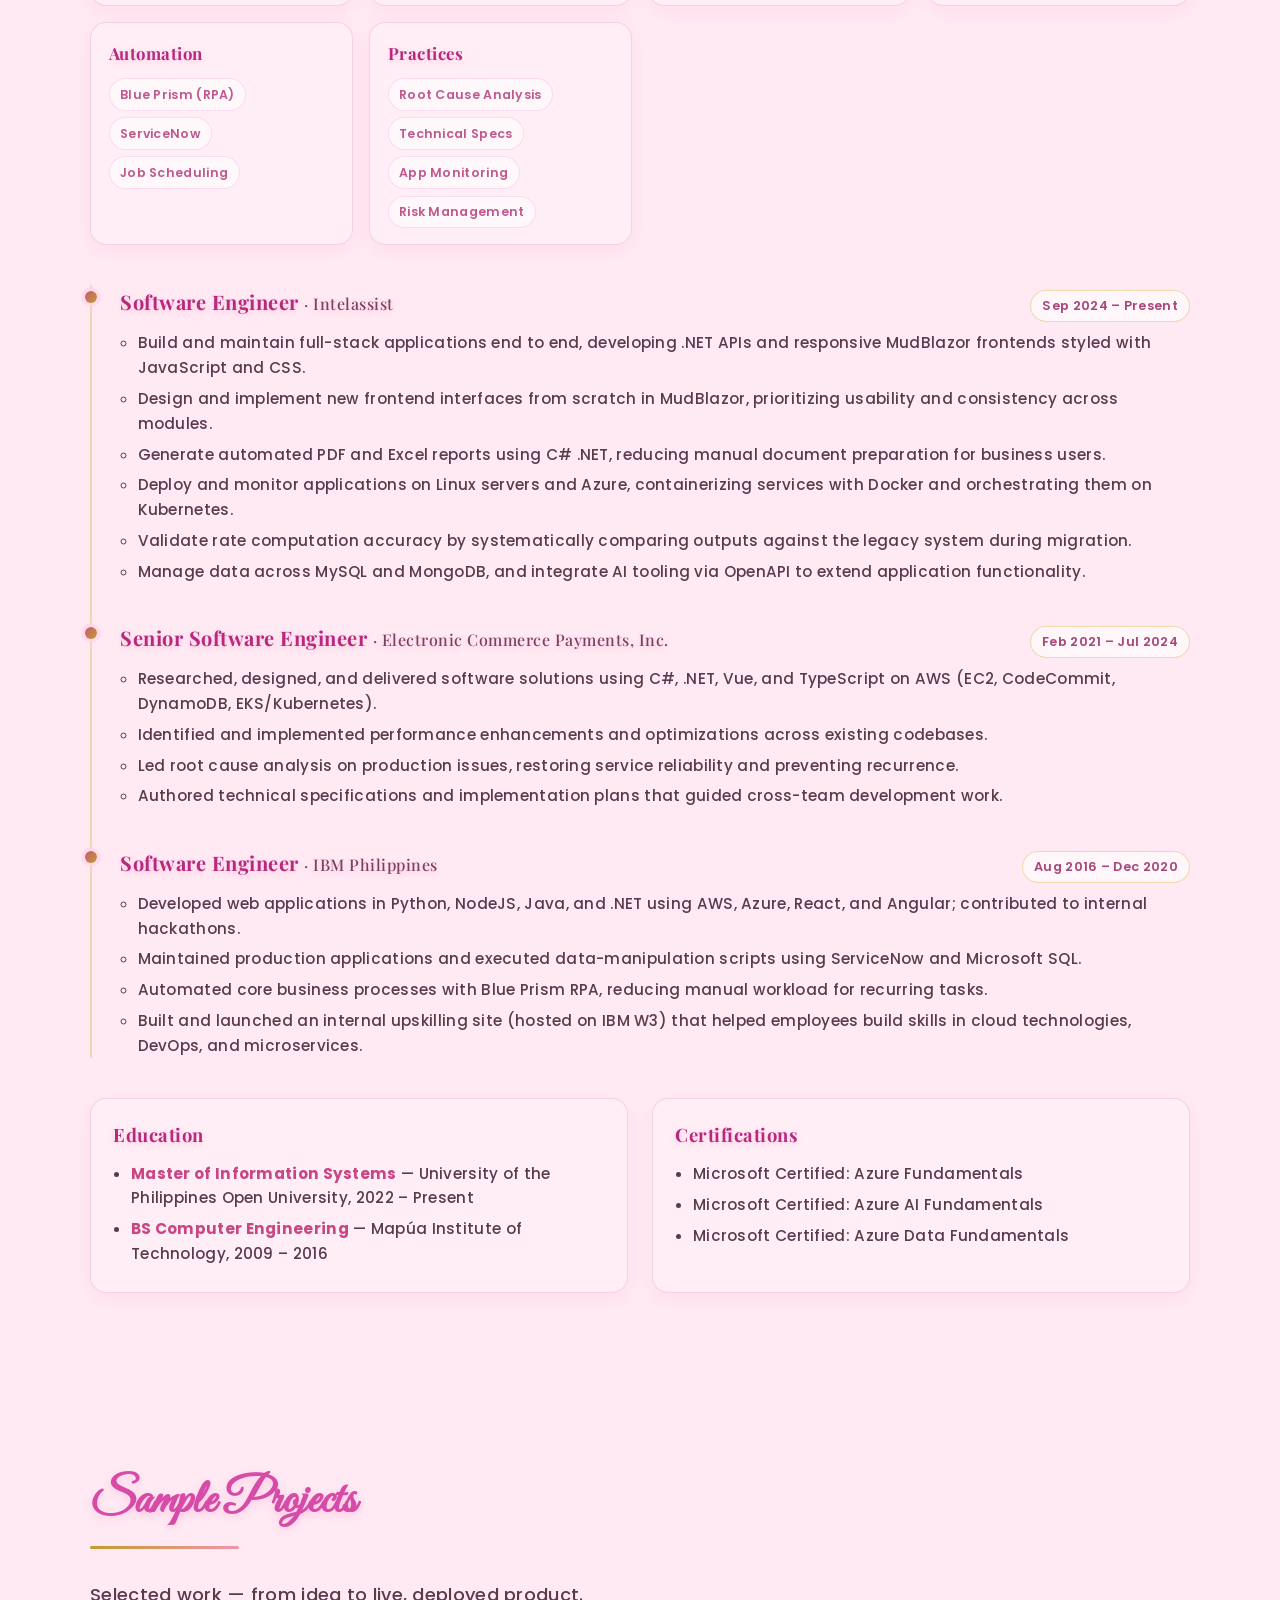
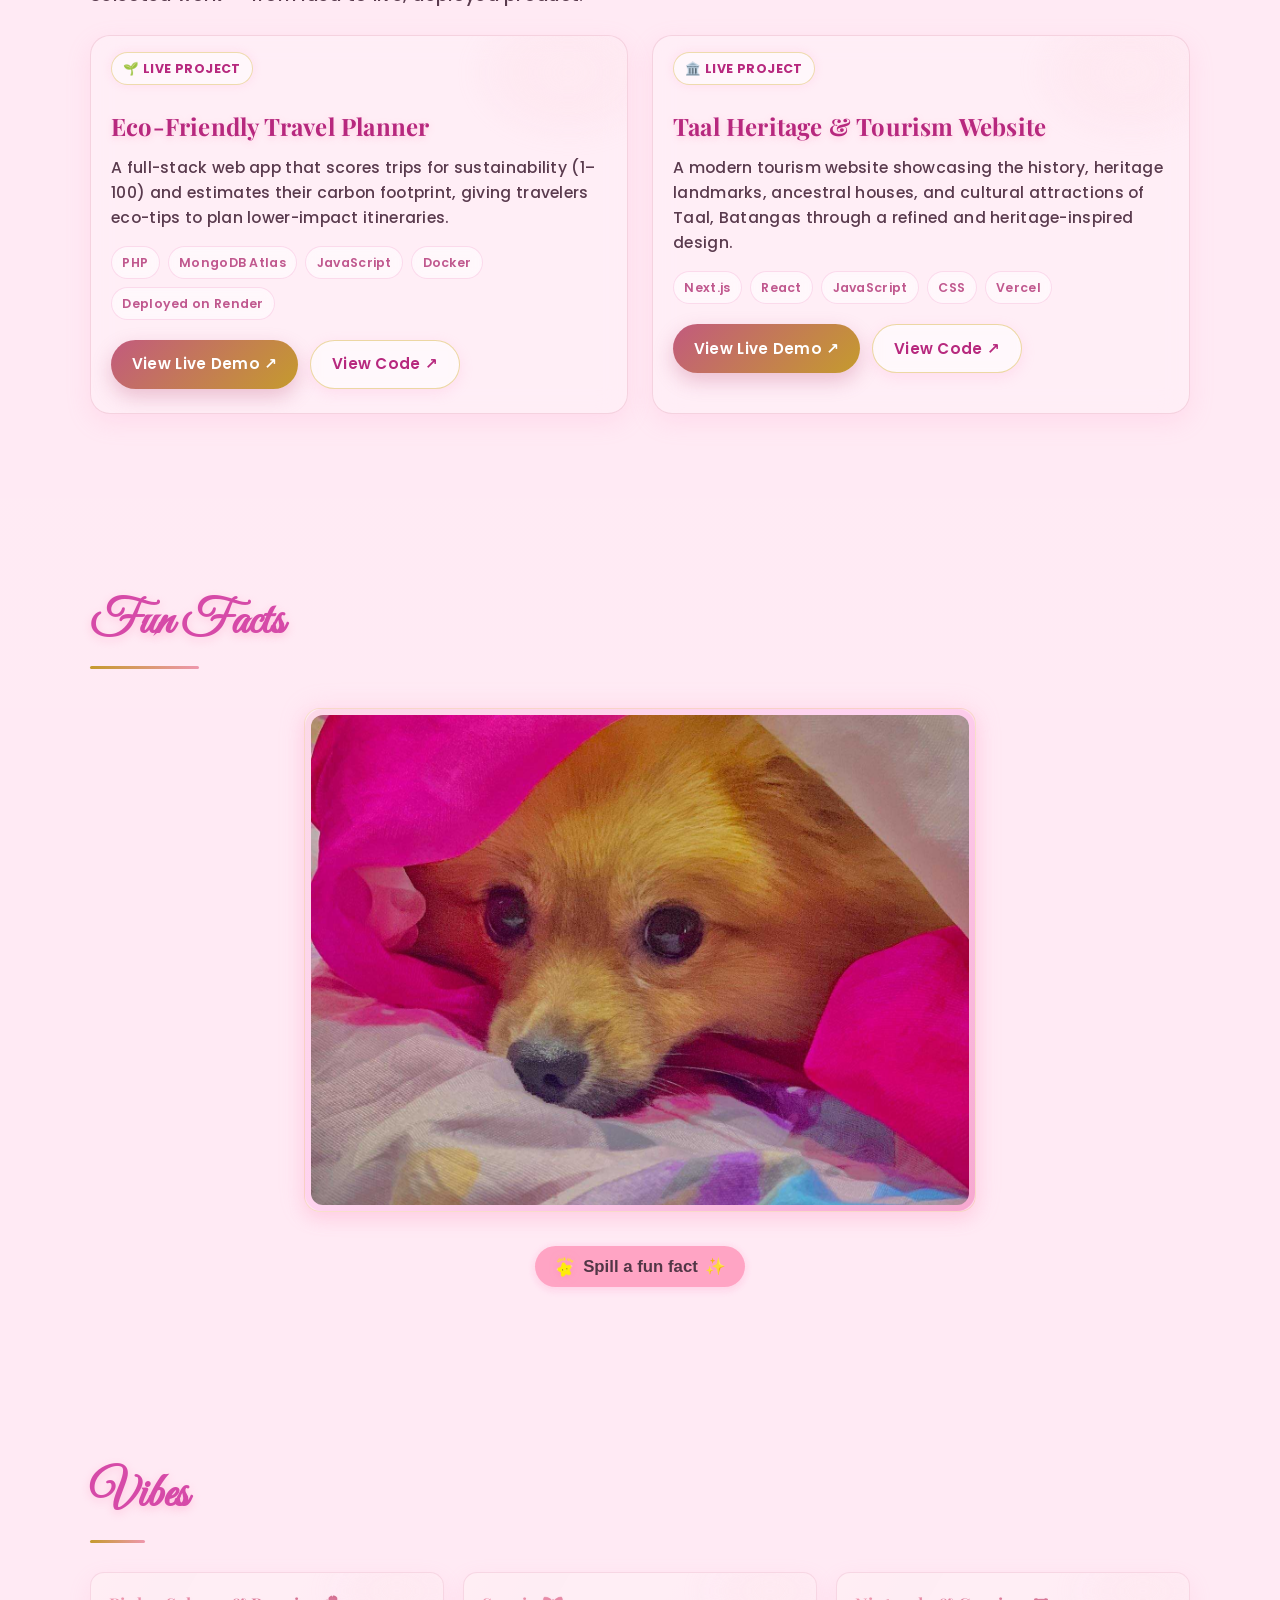
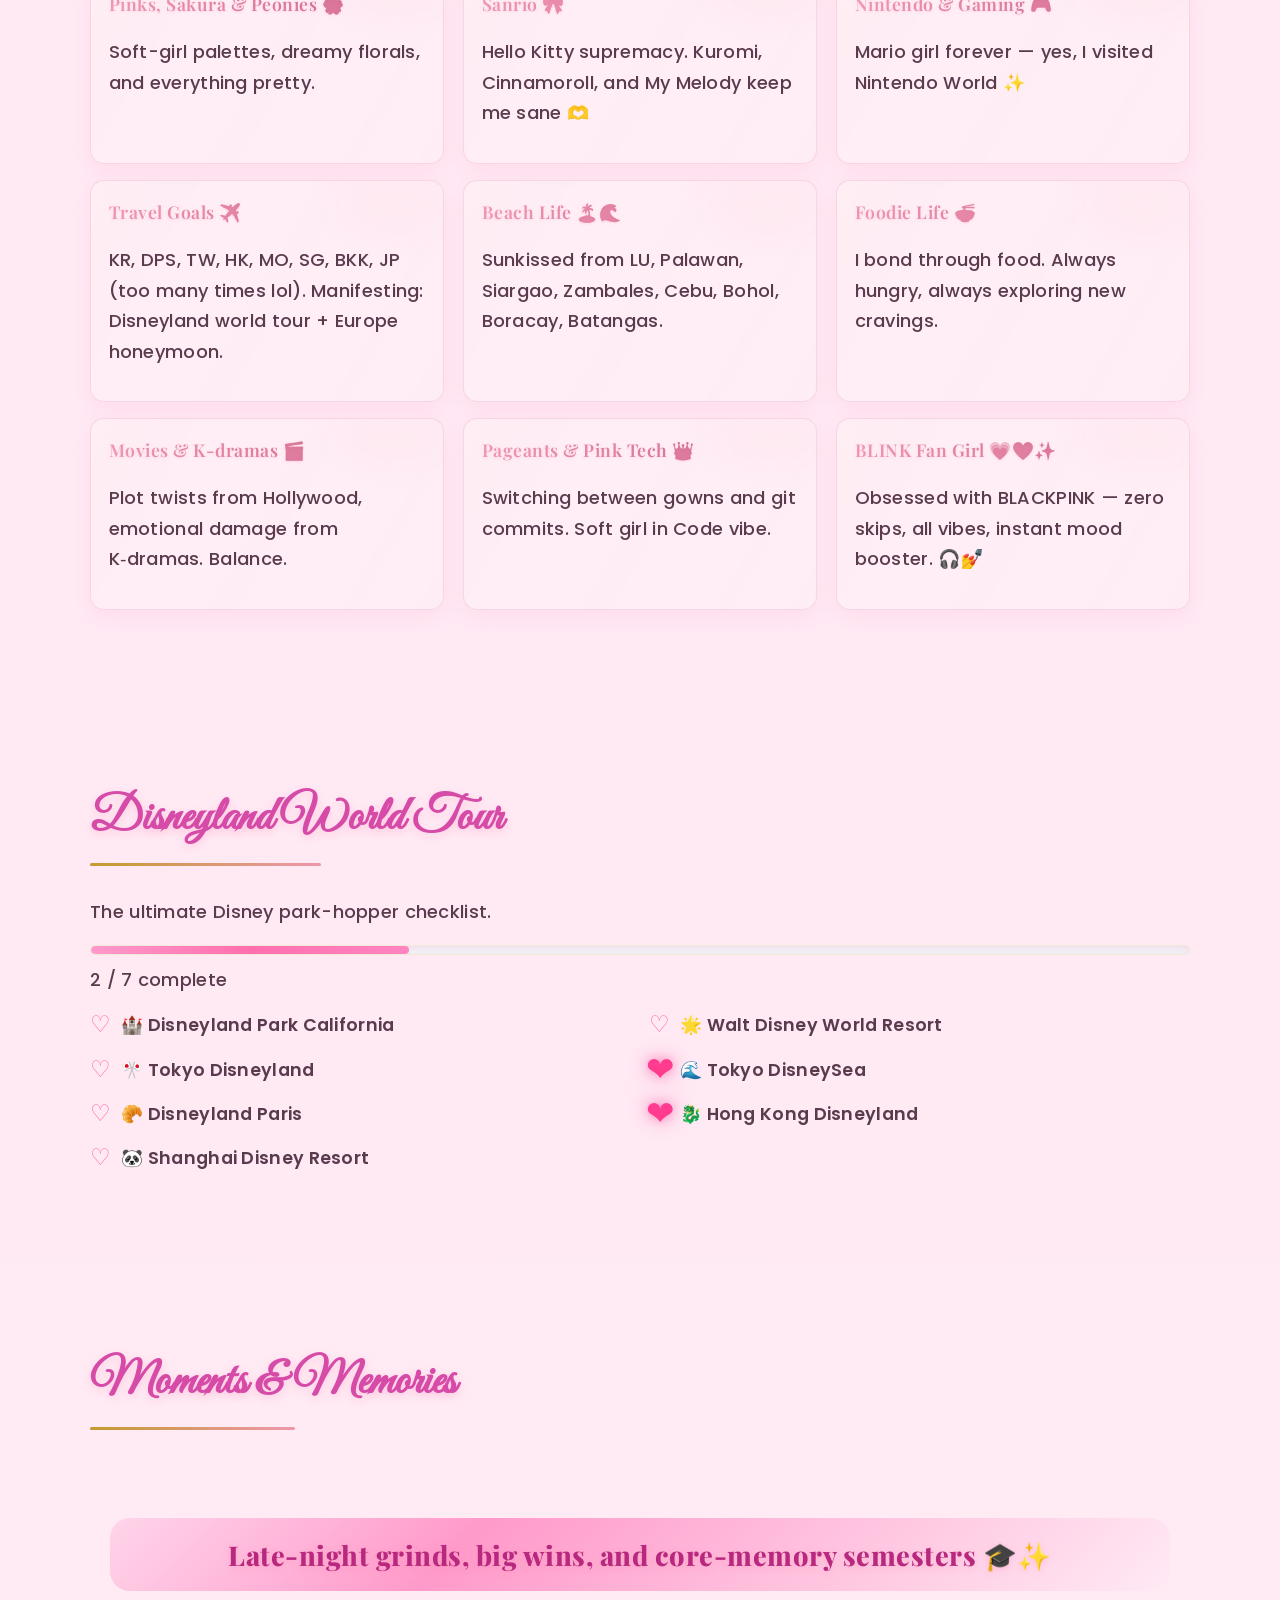
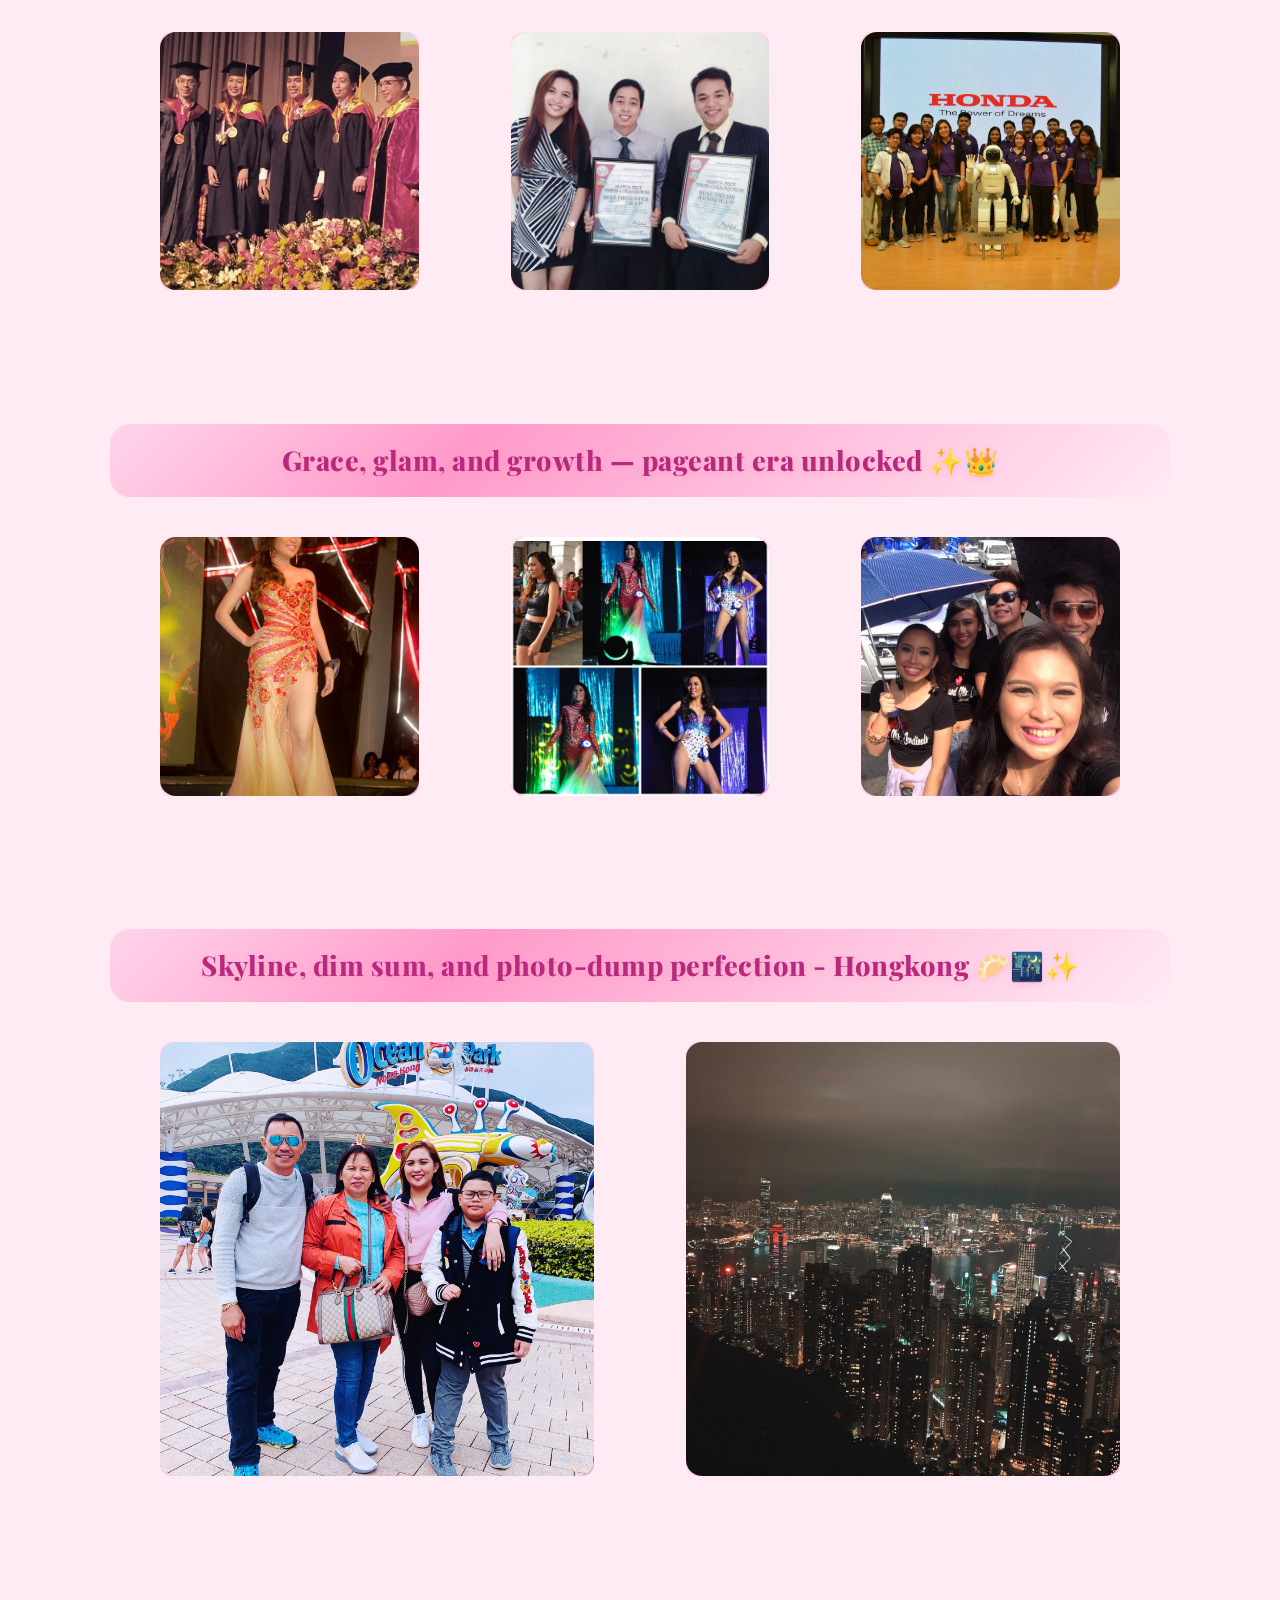
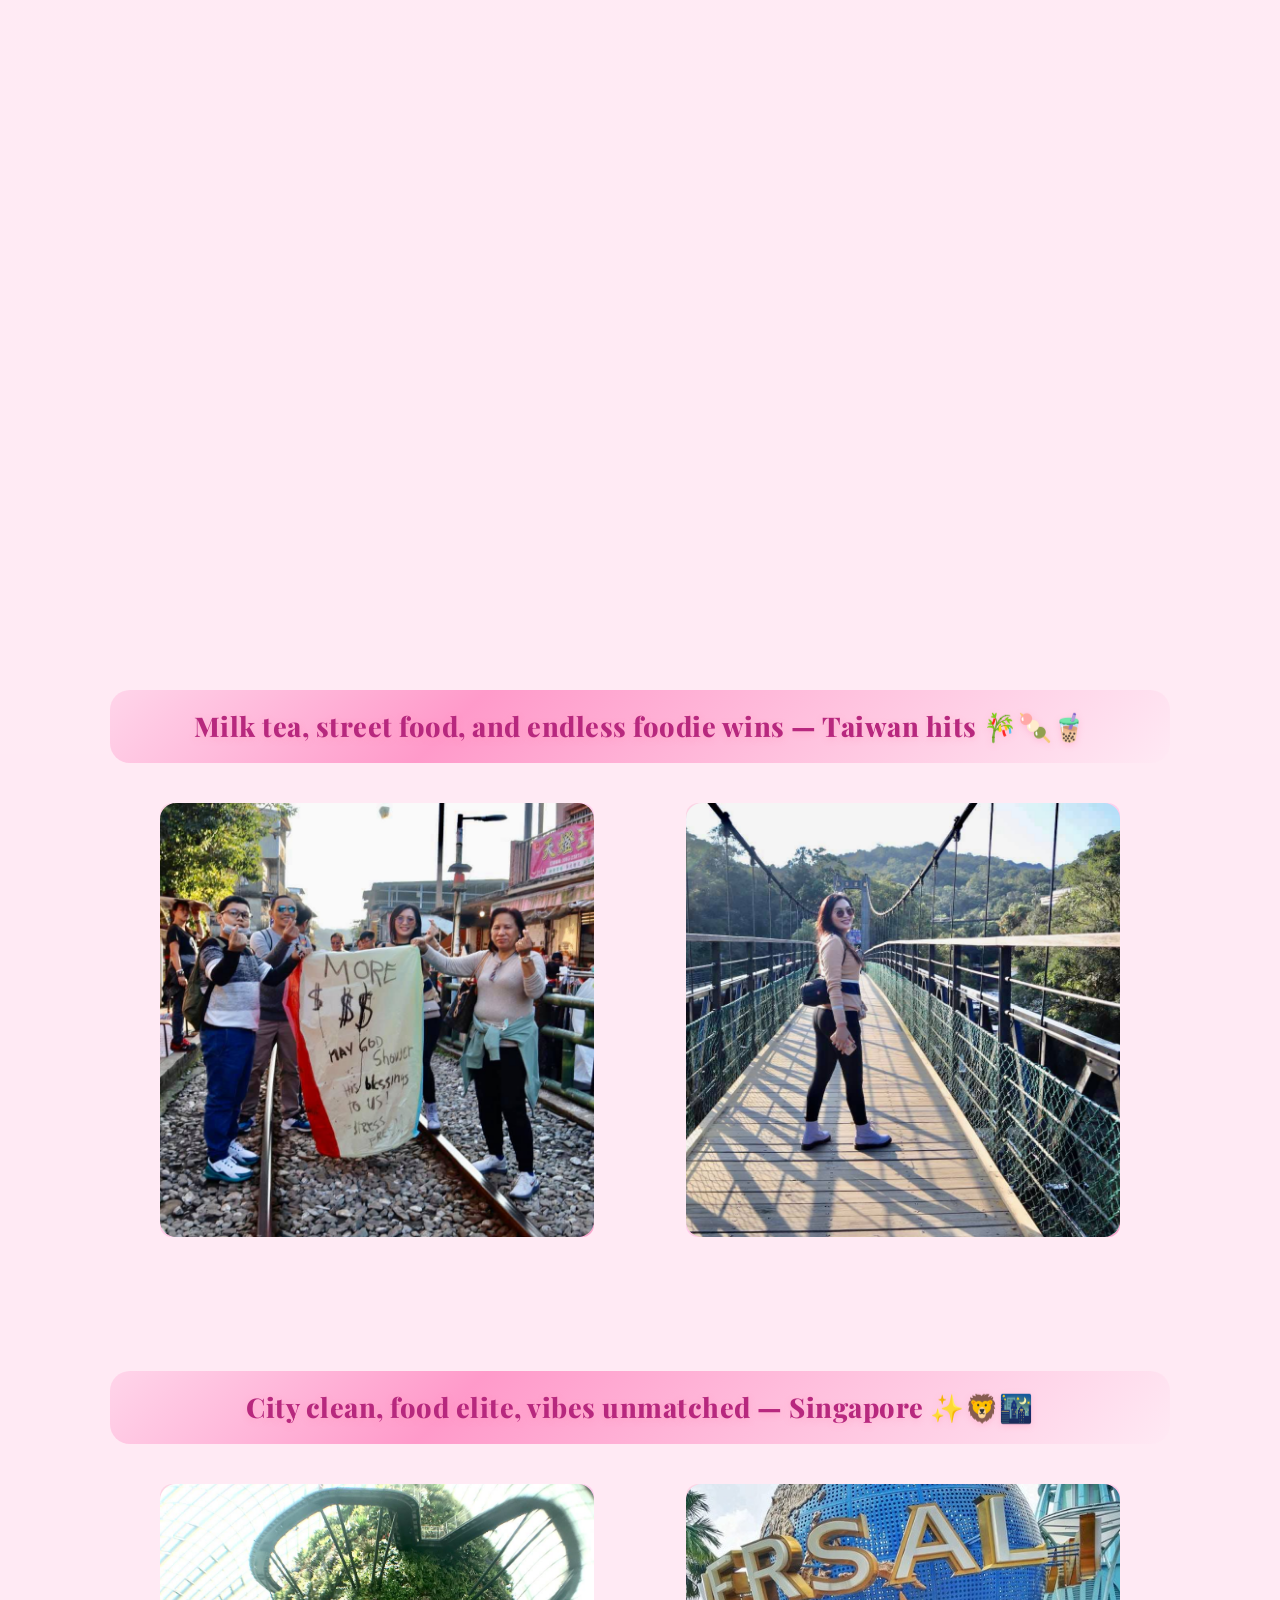
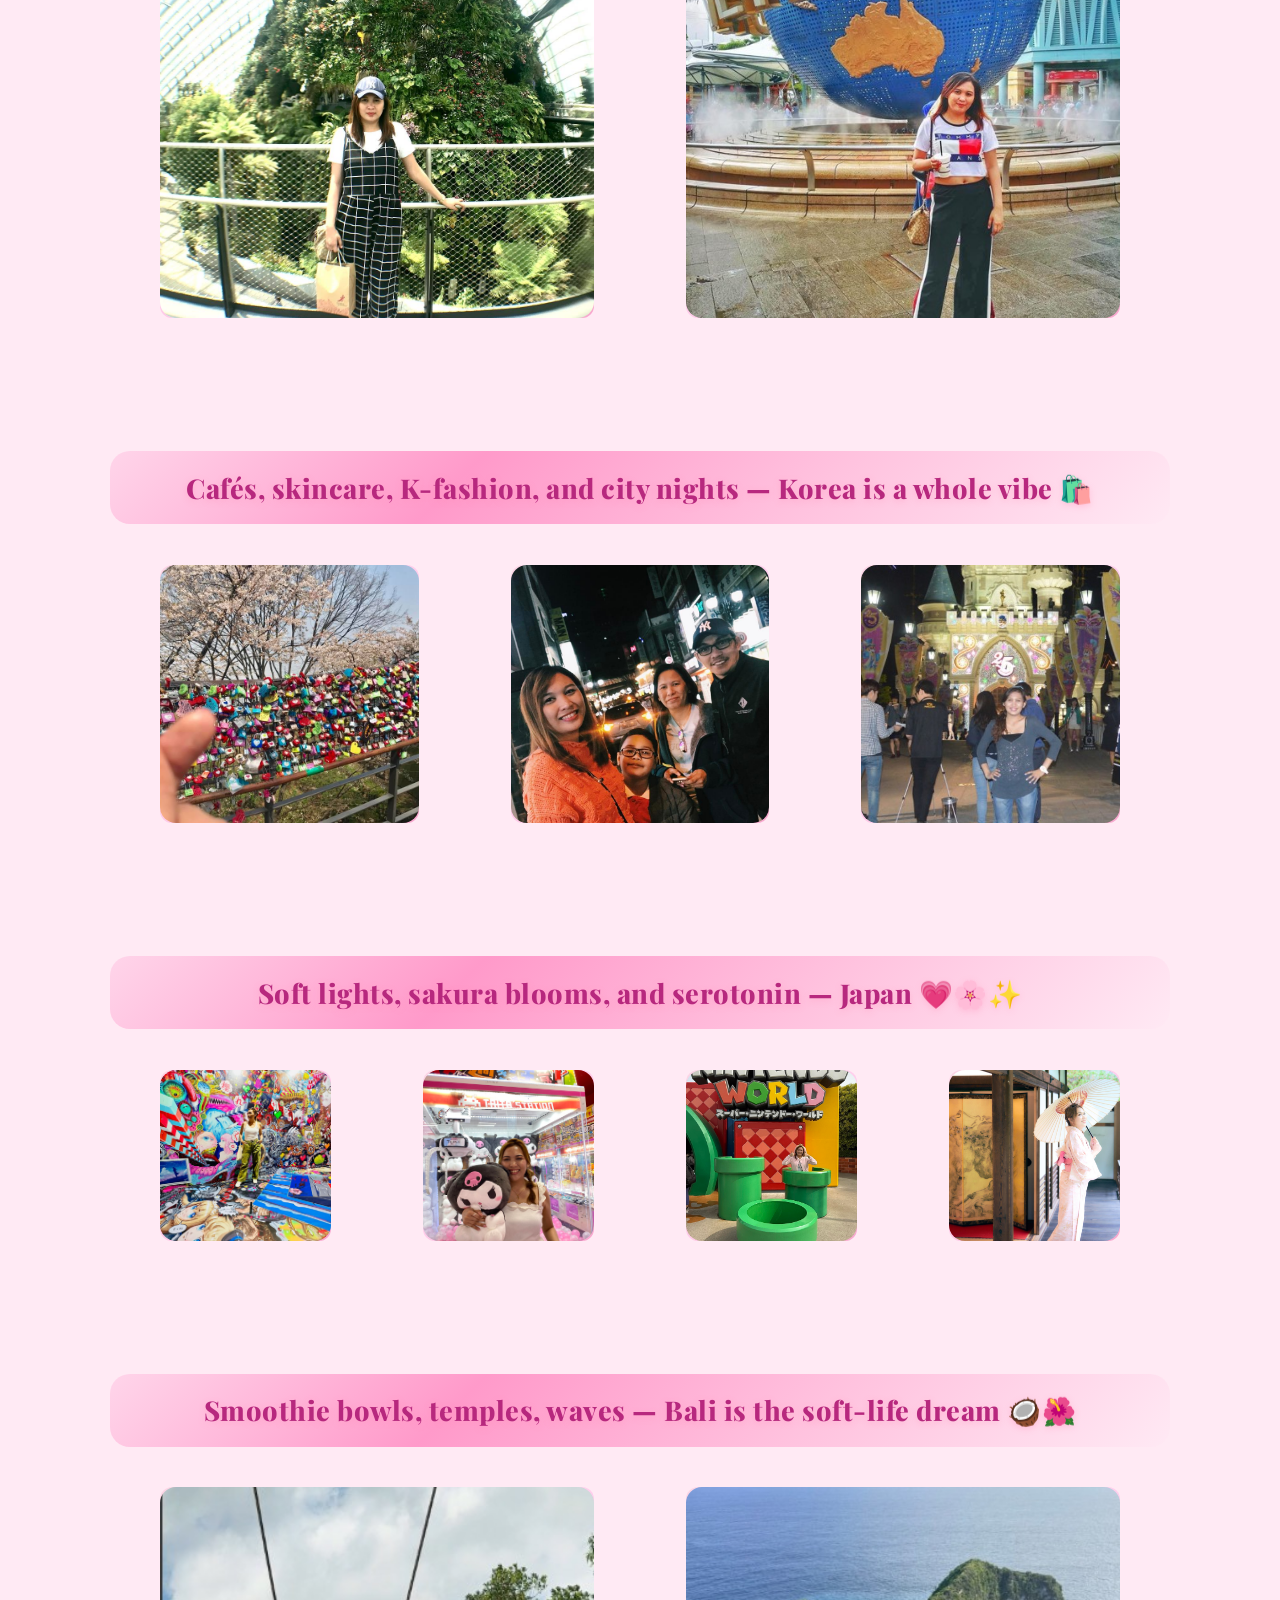
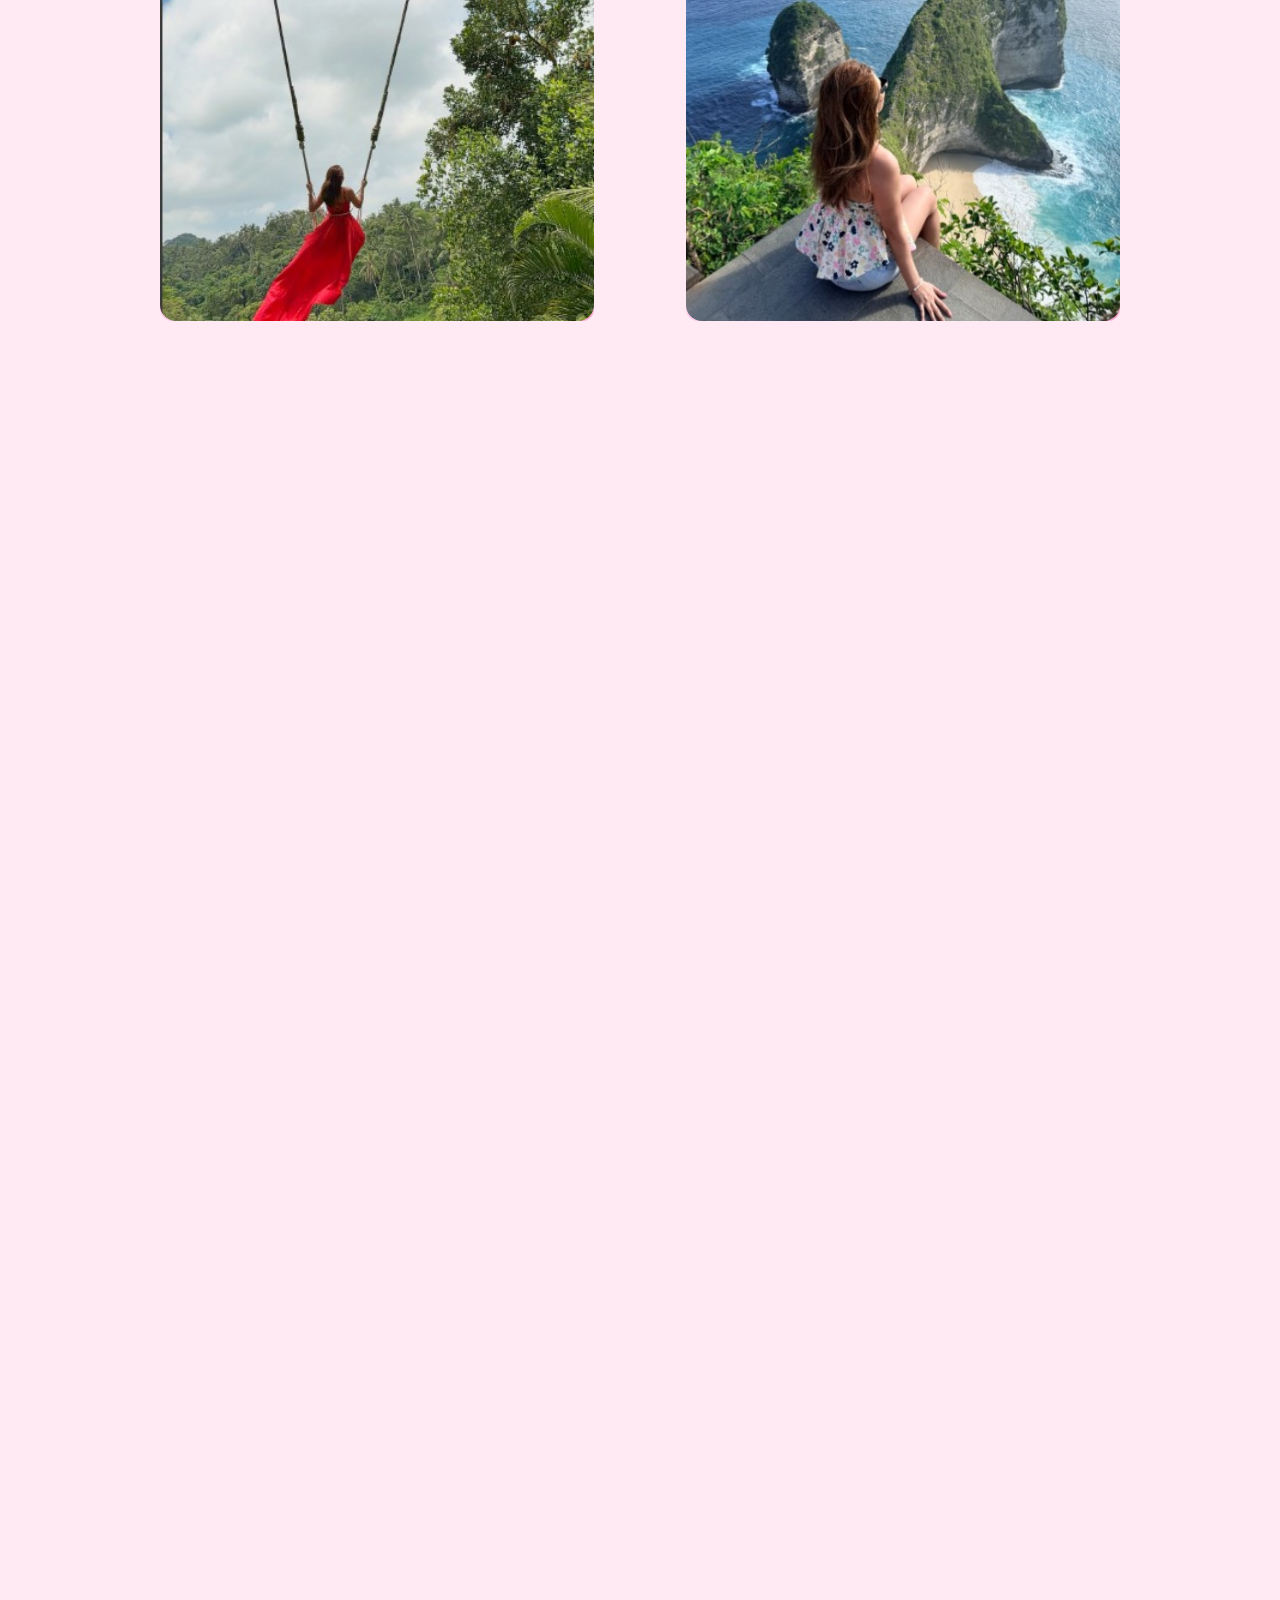
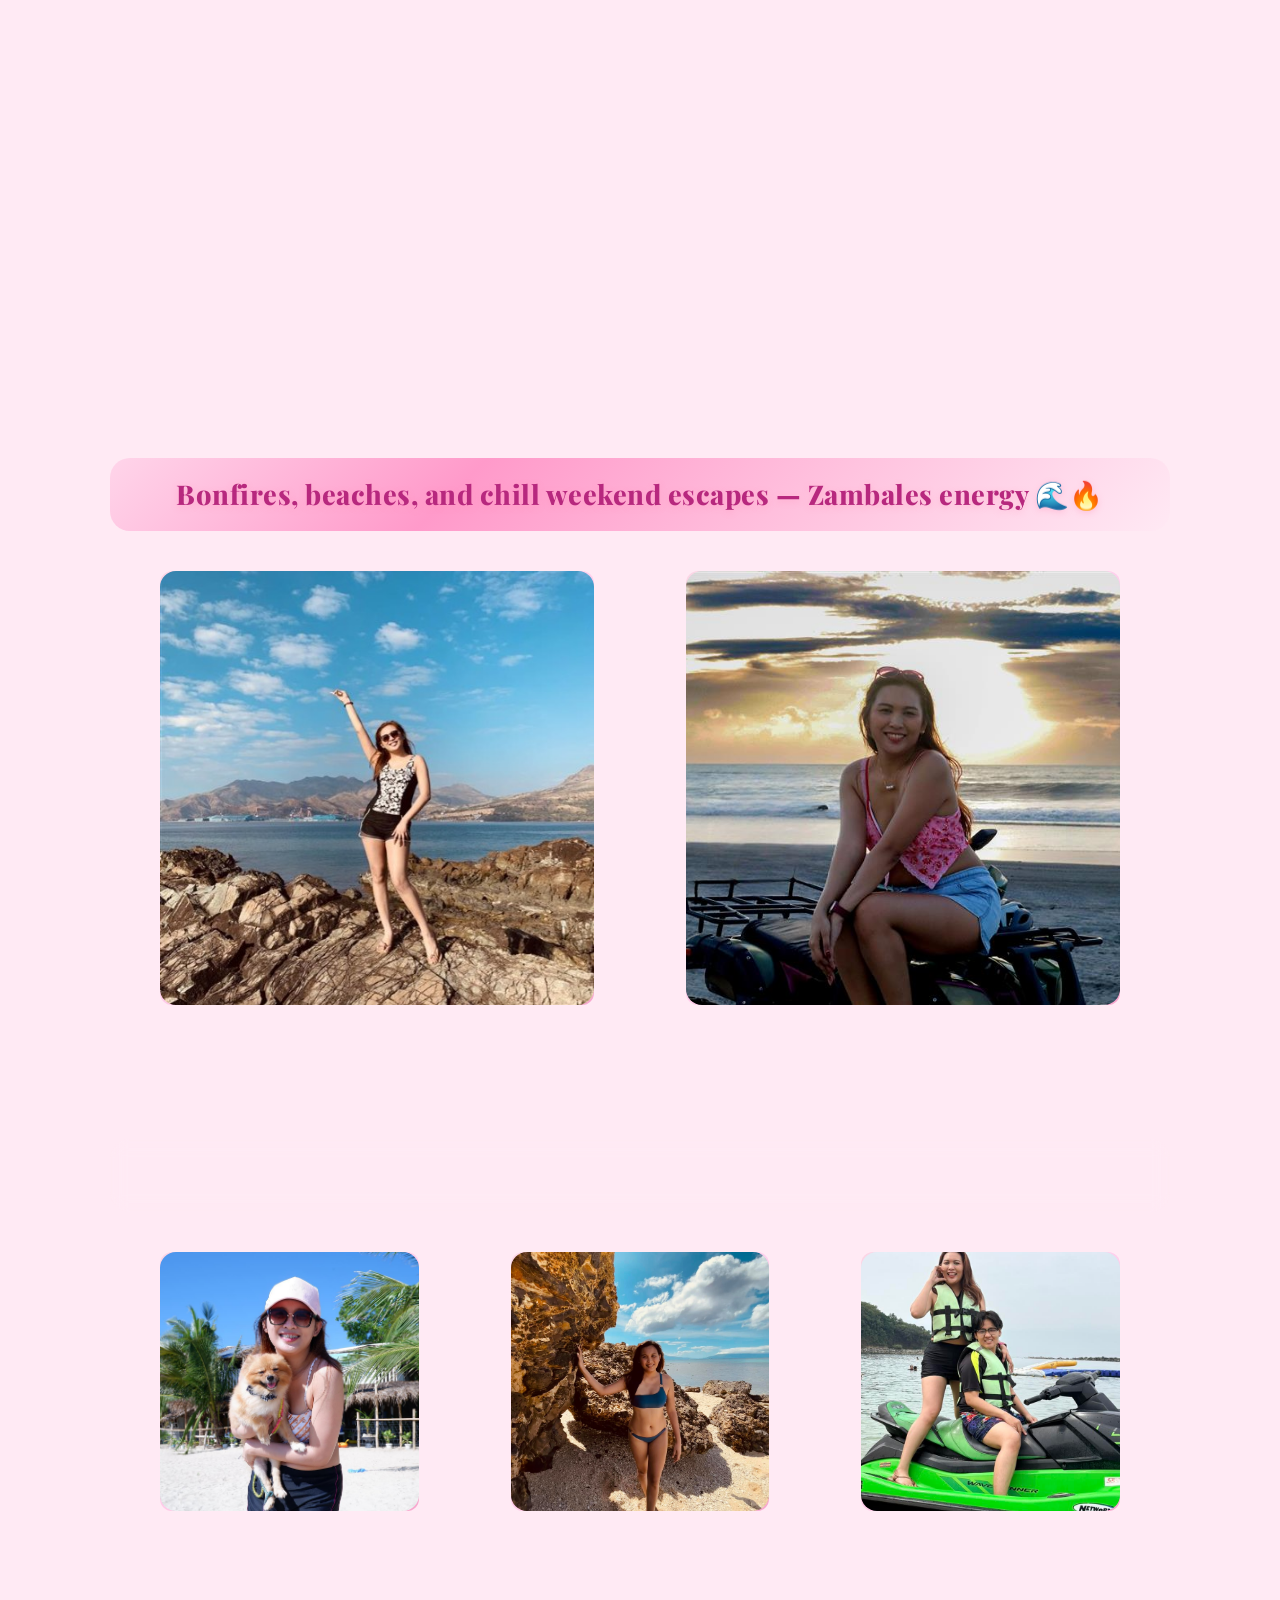
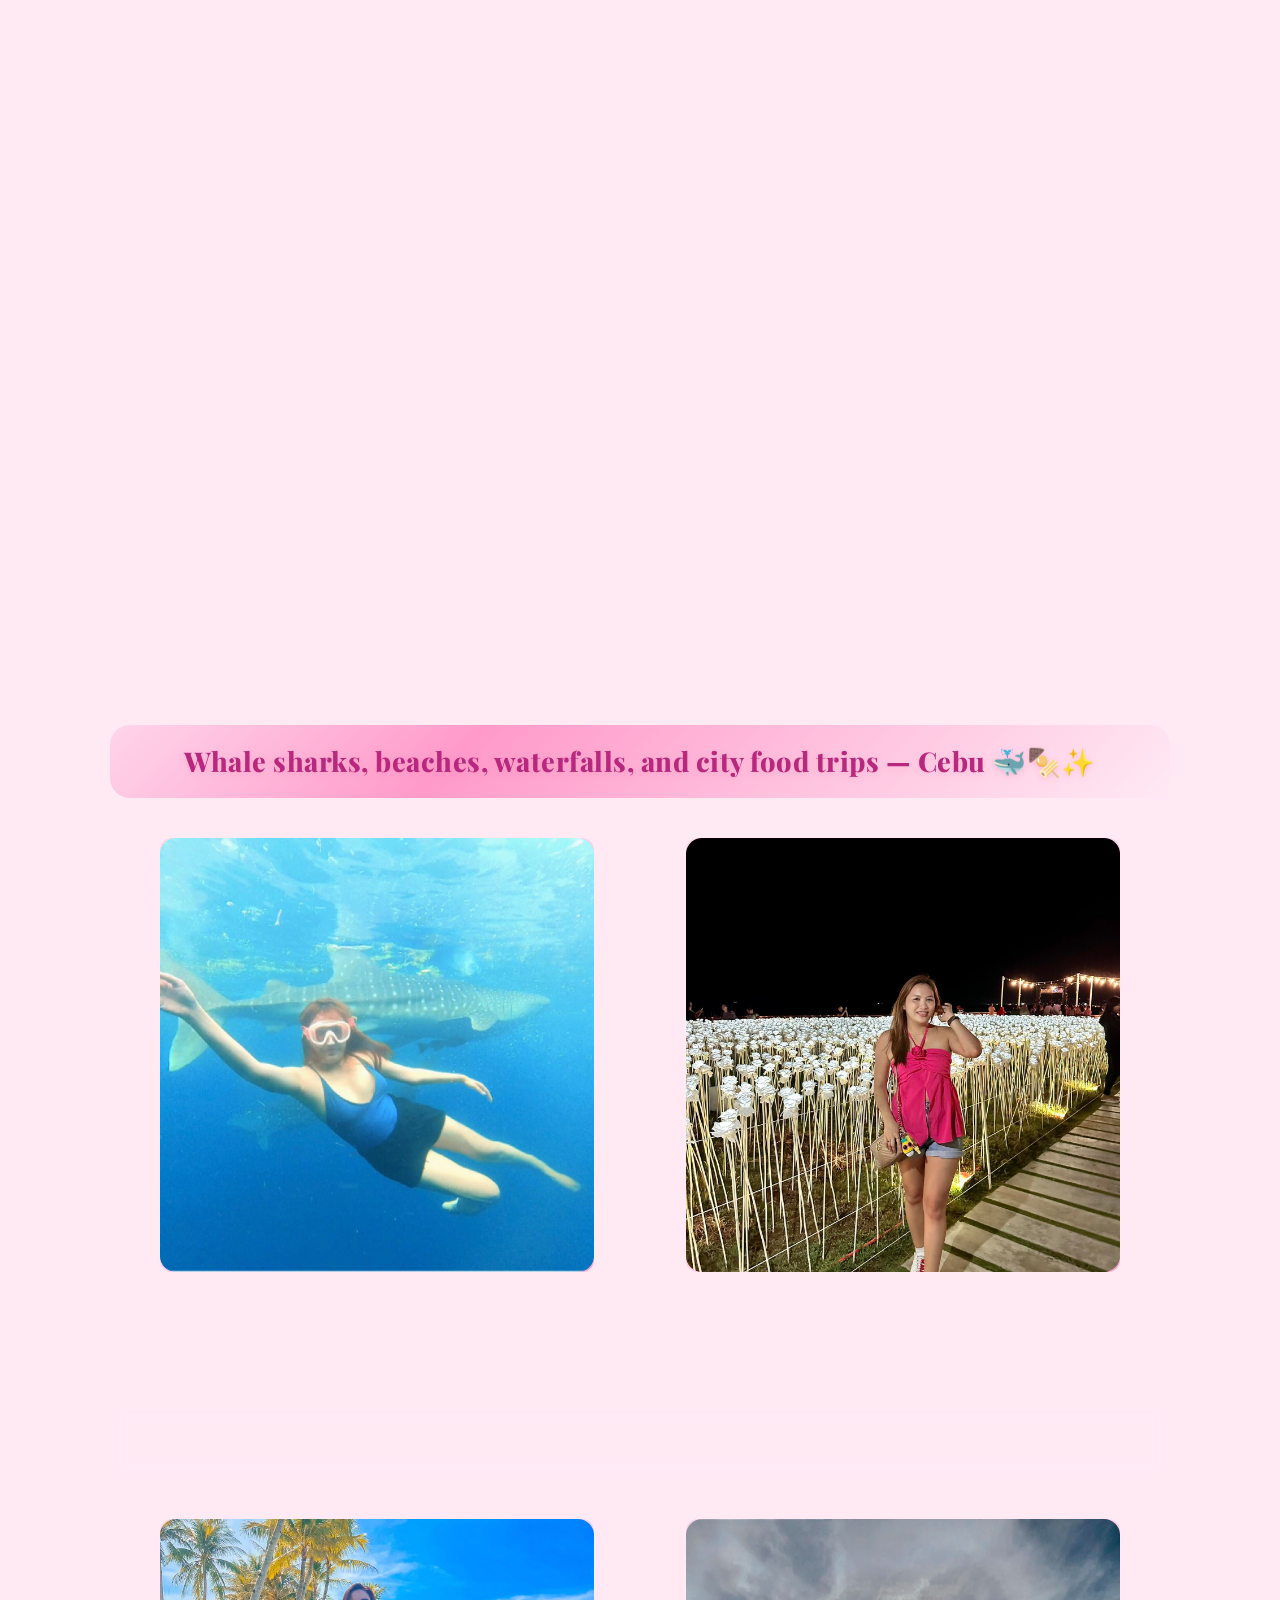
==== commit 32339438: "update portfolio" ====
--- a/index.html
+++ b/index.html
@@ -3,8 +3,8 @@
 <head>
   <meta charset="utf-8" />
   <meta name="viewport" content="width=device-width, initial-scale=1" />
-  <title>Alliezza Jayne Balaga • Portfolio</title>
-  <meta name="description" content="Personal web profile with elegant pink & gold palette, theme toggle, peony borders, Disneyland tracker, and curated photo galleries." />
+  <title>Alliezza Jayne Balaga • Senior Software Engineer</title>
+  <meta name="description" content="Portfolio of Alliezza Jayne Balaga, a full-stack software engineer with 10 years of experience in .NET, Blazor, cloud (AWS/Azure), and enterprise systems." />
 
   <!-- Fonts -->
   <link rel="preconnect" href="https://fonts.googleapis.com">
@@ -22,6 +22,7 @@
   <link rel="stylesheet" href="css/gallery.css" />
   <link rel="stylesheet" href="css/vibe.css" />
    <link rel="stylesheet" href="css/about.css" />
+  <link rel="stylesheet" href="css/experience.css" />
   <link rel="stylesheet" href="css/projects.css" />
 
   <!-- Script -->
@@ -34,7 +35,7 @@
       <div class="shell header-row">
         <div class="brand">
           <span class="brand-title">Alliezza Jayne Balaga</span>
-          <span class="brand-tag">friends call me Jayne • soft‑girl dev in pink mode 🎀💻</span>
+          <span class="brand-tag">Senior Software Engineer — Full-Stack .NET / Cloud • friends call me Jayne 🎀</span>
         </div>
         <nav class="z-nav" aria-label="Primary">
           <button id="menu-toggle"
@@ -46,6 +47,7 @@
           </button>
           <ul id="nav-menu" class="nav-list">
             <li><a class="nav-link" href="#about">Me</a></li>
+            <li><a class="nav-link" href="#experience">Experience</a></li>
             <li><a class="nav-link" href="#projects">Projects</a></li>
             <li><a class="nav-link" href="#funFact">Facts</a></li>
             <li><a class="nav-link" href="#vibes">Vibes</a></li>
@@ -65,7 +67,27 @@
           </figure>
           <div class="chunk reveal">
             <h2 class="slice-title">About Me</h2>
-            
+
+            <p class="about-copy">
+              I’m <strong><span class="name-highlight">Alliezza Jayne</span></strong> (friends call me
+              <strong>Jane</strong>) — a <strong>Senior Software Engineer</strong> with <strong>10 years</strong> of
+              experience designing, building, and deploying scalable applications across
+              <strong>fintech, enterprise, and BPO</strong> environments. My deepest expertise is in
+              <strong>.NET and Blazor</strong>, with hands-on experience in <strong>PHP, JavaScript, Angular, and React</strong>,
+              spanning <strong>cloud infrastructure (AWS, Azure)</strong>, <strong>containerized deployments (Docker, Kubernetes)</strong>,
+              and <strong>RPA automation (Blue Prism)</strong>. I like turning business requirements into clean,
+              reliable code — and I have a track record of resolving production issues and modernizing legacy systems.
+            </p>
+
+            <div class="resume-actions">
+              <a class="project-link" href="resume.html" target="_blank" rel="noopener noreferrer">
+                View Resume ↗
+              </a>
+              <a class="project-link project-link-outline" href="mailto:ajbbalaga@gmail.com">
+                Email Me ✉️
+              </a>
+            </div>
+
             <p class="music-line">
               Have some music first🎶
               <audio id="bg-music" loop playsinline preload="auto">
@@ -76,19 +98,120 @@
               <button id="music-toggle" class="music-btn">
                 ▶️ Music on
               </button>
-            </p>            
+            </p>
 
             <p class="about-copy">
-              I’m <strong><span class="name-highlight">“Jane”</span></strong> — obsessed with <strong>pink</strong> and my pup
-              <strong>Cookie</strong> 🐶. I graduated from <strong>Mapúa Institute of Technology</strong> in Computer Engineering Major in
-              <strong>Robotics</strong> 🤖. Even while studying engineering, I kept my girly side alive 💗:
-              I love fashion 👠 and I’ve joined multiple pageants 👑 (heels + HTML, why not?).
+              Outside of work, I graduated from <strong>Mapúa Institute of Technology</strong> in Computer
+              Engineering (Robotics major) 🤖, and I’m currently finishing a <strong>Master of Information Systems</strong>
+              at UP Open University. Off the clock, I’m obsessed with <strong>pink</strong>, my pup
+              <strong>Cookie</strong> 🐶, fashion 👠, and I’ve joined multiple pageants 👑 — because heels and code
+              can absolutely coexist.
             </p>
-            <p class="about-copy">
-              Now I work as a <strong>software developer</strong> 🧑🏻‍💻, and I’m big on <strong>work–life balance</strong> ✨:
-              shipping code without letting it run my whole life. these days I’m juggling <em>work</em> 💼, <em>studies</em> 📚, <em>date nights</em> 🍷, <em>condo renovations</em> 🏠, and
-              <em>wedding moodboard pegs</em> 👰‍♀️ — all while keeping the aesthetic.
-            </p>          
+          </div>
+        </div>
+      </section>
+      <!-- EXPERIENCE -->
+      <section id="experience" class="slice">
+        <div class="shell">
+          <h2 class="slice-title">Experience</h2>
+          <p class="reveal experience-intro">10 years building full-stack, cloud-native software across fintech, enterprise, and BPO environments.</p>
+
+          <div class="skills-grid reveal">
+            <div class="skill-group">
+              <h3>Programming</h3>
+              <ul class="skill-tags">
+                <li>C#</li><li>PHP</li><li>JavaScript</li><li>TypeScript</li><li>Python</li><li>Java</li><li>NodeJS</li>
+              </ul>
+            </div>
+            <div class="skill-group">
+              <h3>Frameworks</h3>
+              <ul class="skill-tags">
+                <li>.NET</li><li>Blazor</li><li>MudBlazor</li><li>Angular</li><li>React</li><li>Vue</li>
+              </ul>
+            </div>
+            <div class="skill-group">
+              <h3>Cloud &amp; DevOps</h3>
+              <ul class="skill-tags">
+                <li>AWS (EC2, DynamoDB, EKS, CodeCommit)</li><li>Azure</li><li>Docker</li><li>Kubernetes</li>
+              </ul>
+            </div>
+            <div class="skill-group">
+              <h3>Databases</h3>
+              <ul class="skill-tags">
+                <li>MySQL</li><li>MongoDB</li><li>Microsoft SQL Server</li><li>AWS DynamoDB</li>
+              </ul>
+            </div>
+            <div class="skill-group">
+              <h3>Automation</h3>
+              <ul class="skill-tags">
+                <li>Blue Prism (RPA)</li><li>ServiceNow</li><li>Job Scheduling</li>
+              </ul>
+            </div>
+            <div class="skill-group">
+              <h3>Practices</h3>
+              <ul class="skill-tags">
+                <li>Root Cause Analysis</li><li>Technical Specs</li><li>App Monitoring</li><li>Risk Management</li>
+              </ul>
+            </div>
+          </div>
+
+          <ol class="timeline">
+            <li class="timeline-item reveal">
+              <div class="timeline-header">
+                <h3 class="timeline-role">Software Engineer <span>· Intelassist</span></h3>
+                <span class="timeline-date">Sep 2024 – Present</span>
+              </div>
+              <ul class="timeline-list">
+                <li>Build and maintain full-stack applications end to end, developing .NET APIs and responsive MudBlazor frontends styled with JavaScript and CSS.</li>
+                <li>Design and implement new frontend interfaces from scratch in MudBlazor, prioritizing usability and consistency across modules.</li>
+                <li>Generate automated PDF and Excel reports using C# .NET, reducing manual document preparation for business users.</li>
+                <li>Deploy and monitor applications on Linux servers and Azure, containerizing services with Docker and orchestrating them on Kubernetes.</li>
+                <li>Validate rate computation accuracy by systematically comparing outputs against the legacy system during migration.</li>
+                <li>Manage data across MySQL and MongoDB, and integrate AI tooling via OpenAPI to extend application functionality.</li>
+              </ul>
+            </li>
+            <li class="timeline-item reveal">
+              <div class="timeline-header">
+                <h3 class="timeline-role">Senior Software Engineer <span>· Electronic Commerce Payments, Inc.</span></h3>
+                <span class="timeline-date">Feb 2021 – Jul 2024</span>
+              </div>
+              <ul class="timeline-list">
+                <li>Researched, designed, and delivered software solutions using C#, .NET, Vue, and TypeScript on AWS (EC2, CodeCommit, DynamoDB, EKS/Kubernetes).</li>
+                <li>Identified and implemented performance enhancements and optimizations across existing codebases.</li>
+                <li>Led root cause analysis on production issues, restoring service reliability and preventing recurrence.</li>
+                <li>Authored technical specifications and implementation plans that guided cross-team development work.</li>
+              </ul>
+            </li>
+            <li class="timeline-item reveal">
+              <div class="timeline-header">
+                <h3 class="timeline-role">Software Engineer <span>· IBM Philippines</span></h3>
+                <span class="timeline-date">Aug 2016 – Dec 2020</span>
+              </div>
+              <ul class="timeline-list">
+                <li>Developed web applications in Python, NodeJS, Java, and .NET using AWS, Azure, React, and Angular; contributed to internal hackathons.</li>
+                <li>Maintained production applications and executed data-manipulation scripts using ServiceNow and Microsoft SQL.</li>
+                <li>Automated core business processes with Blue Prism RPA, reducing manual workload for recurring tasks.</li>
+                <li>Built and launched an internal upskilling site (hosted on IBM W3) that helped employees build skills in cloud technologies, DevOps, and microservices.</li>
+              </ul>
+            </li>
+          </ol>
+
+          <div class="edu-cert-grid reveal">
+            <div class="edu-cert-card">
+              <h3>Education</h3>
+              <ul>
+                <li><strong>Master of Information Systems</strong> — University of the Philippines Open University, 2022 – Present</li>
+                <li><strong>BS Computer Engineering</strong> — Mapúa Institute of Technology, 2009 – 2016</li>
+              </ul>
+            </div>
+            <div class="edu-cert-card">
+              <h3>Certifications</h3>
+              <ul>
+                <li>Microsoft Certified: Azure Fundamentals</li>
+                <li>Microsoft Certified: Azure AI Fundamentals</li>
+                <li>Microsoft Certified: Azure Data Fundamentals</li>
+              </ul>
+            </div>
           </div>
         </div>
       </section>
@@ -158,7 +281,7 @@
 
                 <div class="project-actions">
                   <a class="project-link"
-                    href="https://taal-kappa.vercel.app/"
+                    href="https://taal-4s1qa8esq-ajbalagas-projects.vercel.app/tourism"
                     target="_blank"
                     rel="noopener noreferrer">
                     View Live Demo ↗
--- a/css/experience.css
+++ b/css/experience.css
@@ -0,0 +1,177 @@
+/* ------------------------------
+   Experience Section
+--------------------------------*/
+.experience-intro {
+  max-width: 65ch;
+}
+
+.resume-actions {
+  display: flex;
+  flex-wrap: wrap;
+  gap: 0.75rem;
+  margin: 1rem 0 0.5rem;
+}
+
+/* Skills */
+.skills-grid {
+  display: grid;
+  grid-template-columns: repeat(auto-fit, minmax(220px, 1fr));
+  gap: 1rem;
+  margin: 2rem 0 2.5rem;
+}
+
+.skill-group {
+  background: rgba(255, 240, 248, 0.55);
+  border: 1px solid rgba(211, 108, 141, 0.22);
+  border-radius: 16px;
+  padding: 1rem 1.1rem;
+  backdrop-filter: blur(10px);
+  box-shadow: 0 6px 18px rgba(255, 150, 200, 0.14);
+}
+
+.skill-group h3 {
+  margin: 0 0 0.65rem;
+  font-family: "Playfair Display", serif;
+  font-size: 1.05rem;
+  color: #b7287e;
+}
+
+.skill-tags {
+  list-style: none;
+  display: flex;
+  flex-wrap: wrap;
+  gap: 0.4rem;
+  margin: 0;
+  padding: 0;
+}
+
+.skill-tags li {
+  font-size: 0.78rem;
+  font-weight: 600;
+  color: #c0588e;
+  background: rgba(255, 255, 255, 0.6);
+  border: 1px solid rgba(240, 150, 200, 0.3);
+  border-radius: 999px;
+  padding: 0.3rem 0.65rem;
+}
+
+/* Timeline */
+.timeline {
+  list-style: none;
+  margin: 0 0 2.5rem;
+  padding: 0;
+  border-left: 2px solid rgba(212, 175, 55, 0.35);
+}
+
+.timeline-item {
+  position: relative;
+  padding: 0 0 2rem 1.75rem;
+}
+
+.timeline-item::before {
+  content: "";
+  position: absolute;
+  left: -7px;
+  top: 0.35rem;
+  width: 12px;
+  height: 12px;
+  border-radius: 50%;
+  background: linear-gradient(135deg, var(--pink-peony), var(--gold));
+  box-shadow: 0 0 0 4px rgba(255, 214, 236, 0.7);
+}
+
+.timeline-item:last-child {
+  padding-bottom: 0;
+}
+
+.timeline-header {
+  display: flex;
+  flex-wrap: wrap;
+  align-items: baseline;
+  justify-content: space-between;
+  gap: 0.5rem;
+  margin-bottom: 0.5rem;
+}
+
+.timeline-role {
+  margin: 0;
+  font-family: "Playfair Display", serif;
+  font-size: 1.25rem;
+  color: #b7287e;
+}
+
+.timeline-role span {
+  color: #7b3f61;
+  font-weight: 500;
+  font-size: 1rem;
+}
+
+.timeline-date {
+  font-family: "Poppins", sans-serif;
+  font-size: 0.8rem;
+  font-weight: 600;
+  color: #a8477a;
+  background: rgba(255, 255, 255, 0.55);
+  border: 1px solid rgba(212, 175, 55, 0.4);
+  border-radius: 999px;
+  padding: 0.25rem 0.7rem;
+  white-space: nowrap;
+}
+
+.timeline-list {
+  margin: 0;
+  padding-left: 1.1rem;
+  color: #5a3b4e;
+  font-size: 0.95rem;
+  line-height: 1.65;
+}
+
+.timeline-list li {
+  margin-bottom: 0.35rem;
+}
+
+/* Education & Certifications */
+.edu-cert-grid {
+  display: grid;
+  grid-template-columns: repeat(auto-fit, minmax(260px, 1fr));
+  gap: 1.5rem;
+}
+
+.edu-cert-card {
+  background: rgba(255, 240, 248, 0.55);
+  border: 1px solid rgba(211, 108, 141, 0.22);
+  border-radius: 16px;
+  padding: 1.25rem 1.4rem;
+  backdrop-filter: blur(10px);
+  box-shadow: 0 6px 18px rgba(255, 150, 200, 0.14);
+}
+
+.edu-cert-card h3 {
+  margin: 0 0 0.75rem;
+  font-family: "Playfair Display", serif;
+  font-size: 1.15rem;
+  color: #b7287e;
+}
+
+.edu-cert-card ul {
+  margin: 0;
+  padding-left: 1.1rem;
+  color: #5a3b4e;
+  font-size: 0.95rem;
+  line-height: 1.6;
+}
+
+.edu-cert-card li {
+  margin-bottom: 0.4rem;
+}
+
+.edu-cert-card li strong {
+  color: #c84684;
+}
+
+@media (max-width: 700px) {
+  .timeline-header {
+    flex-direction: column;
+    align-items: flex-start;
+  }
+}
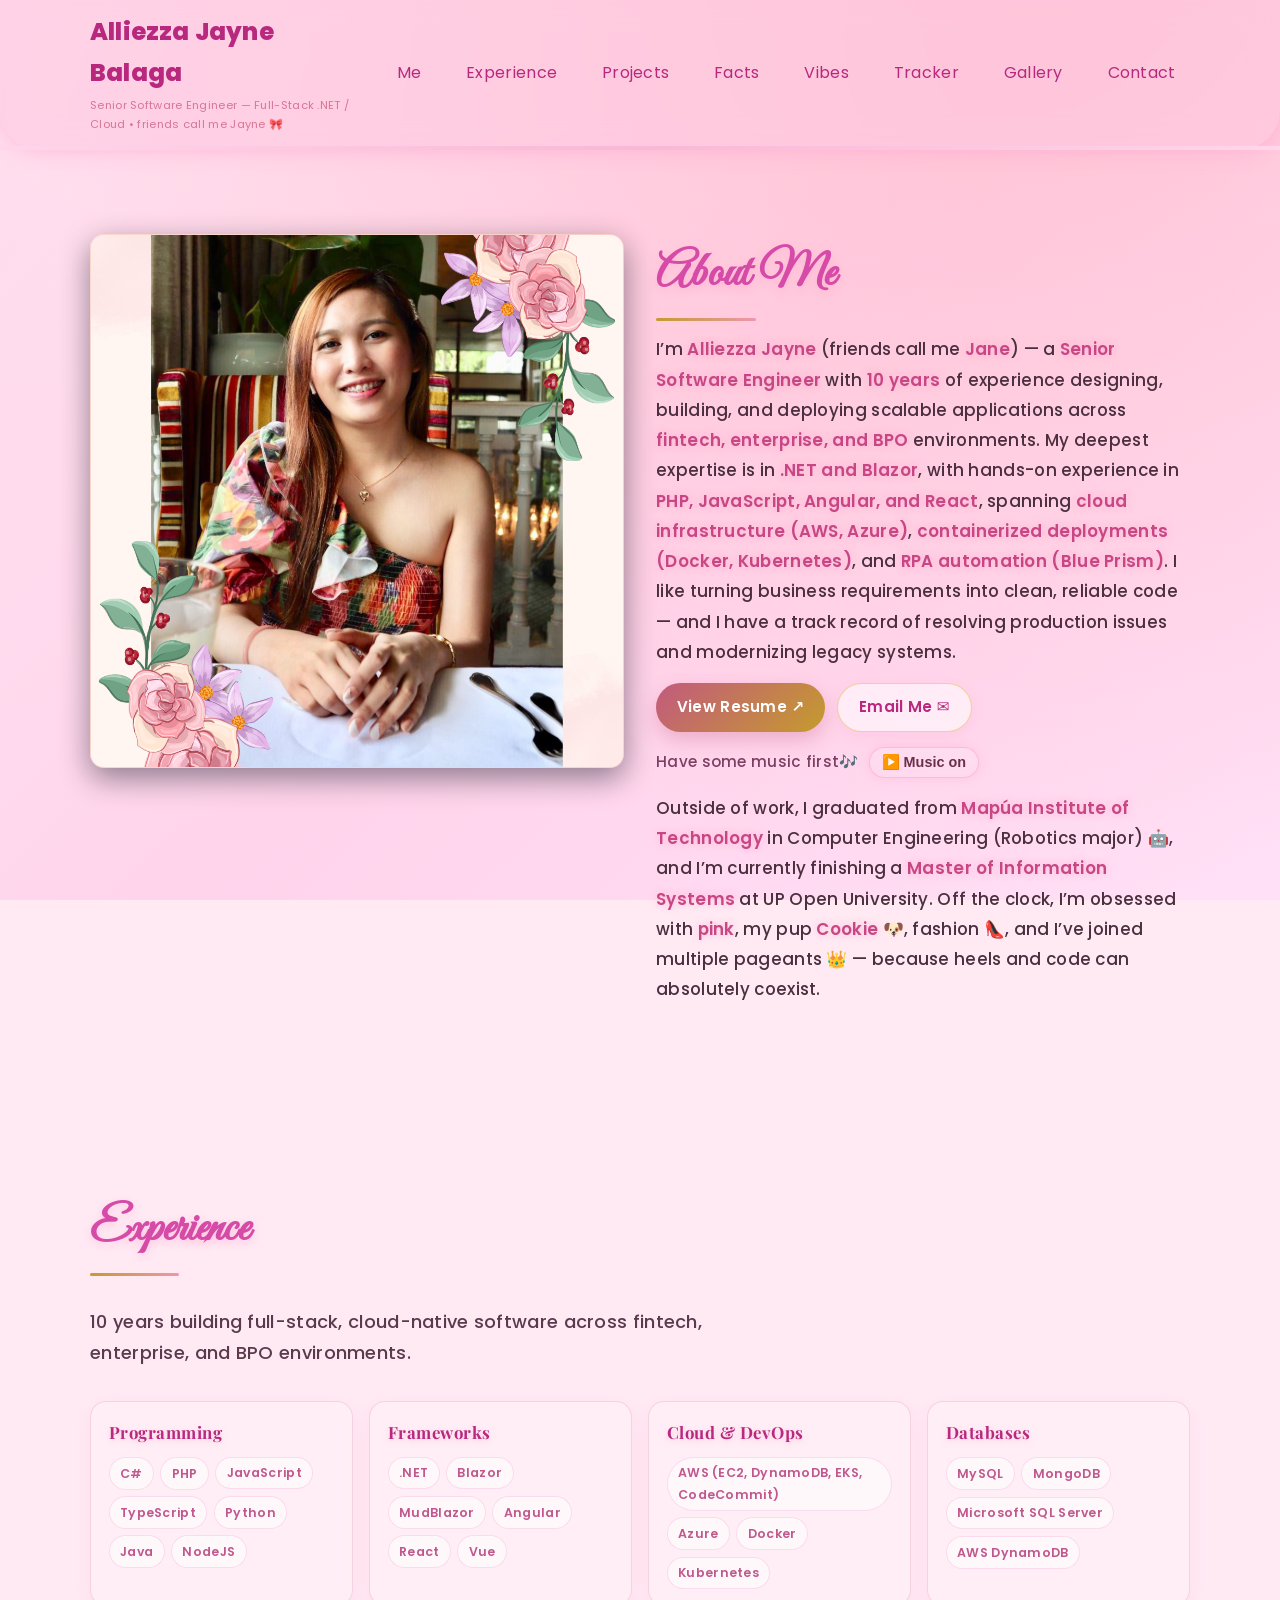
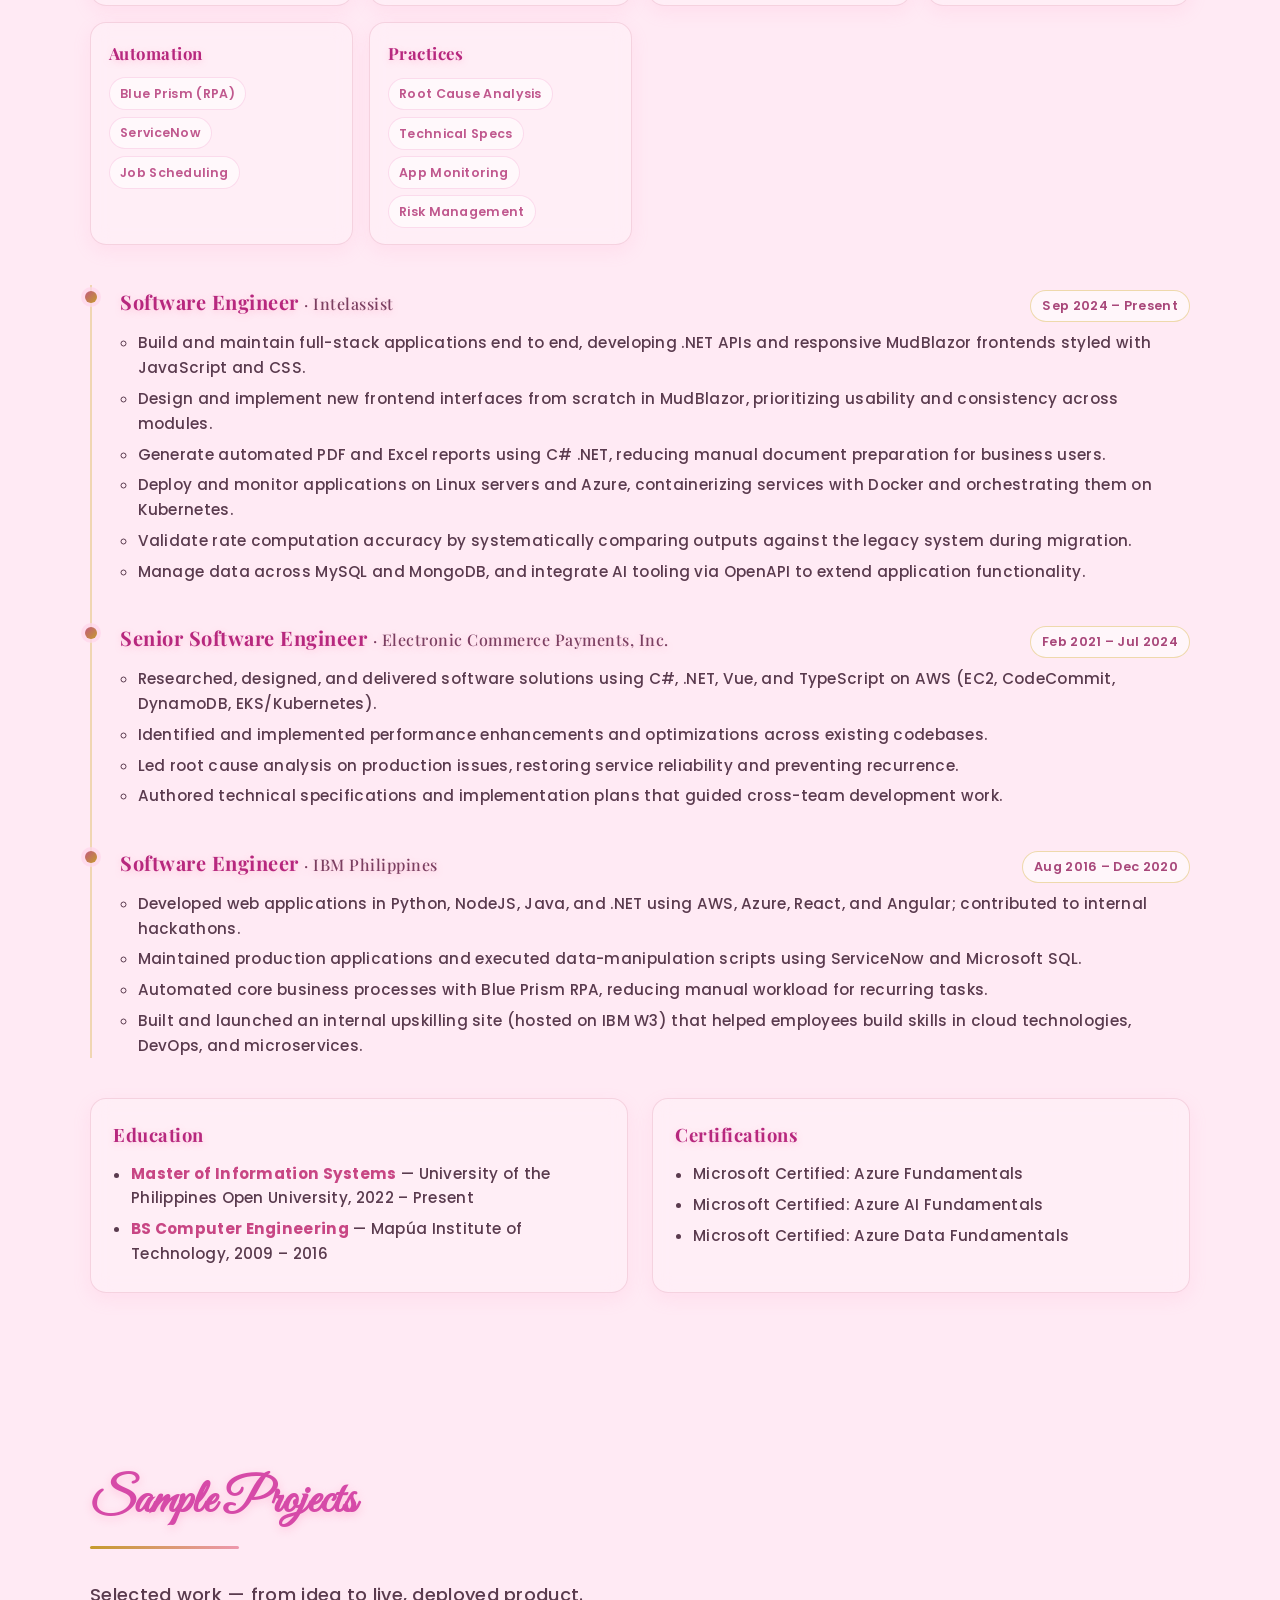
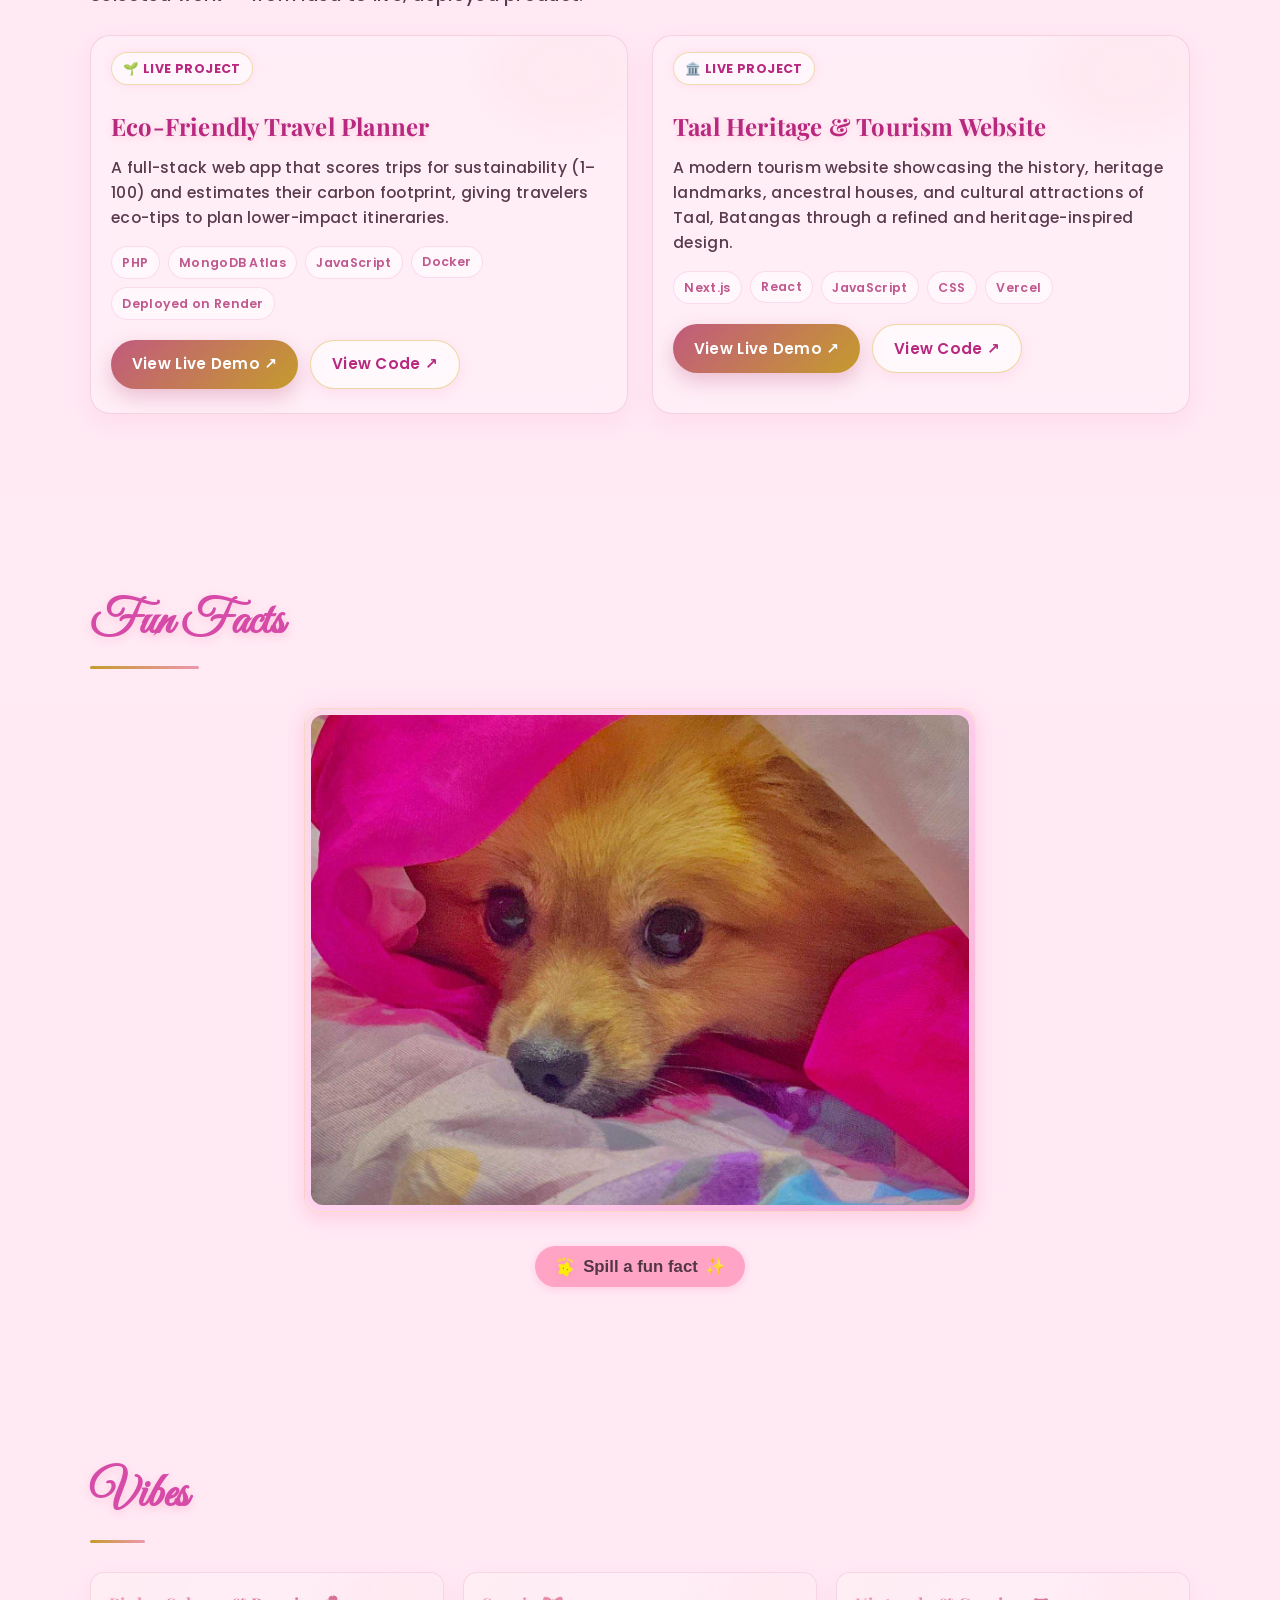
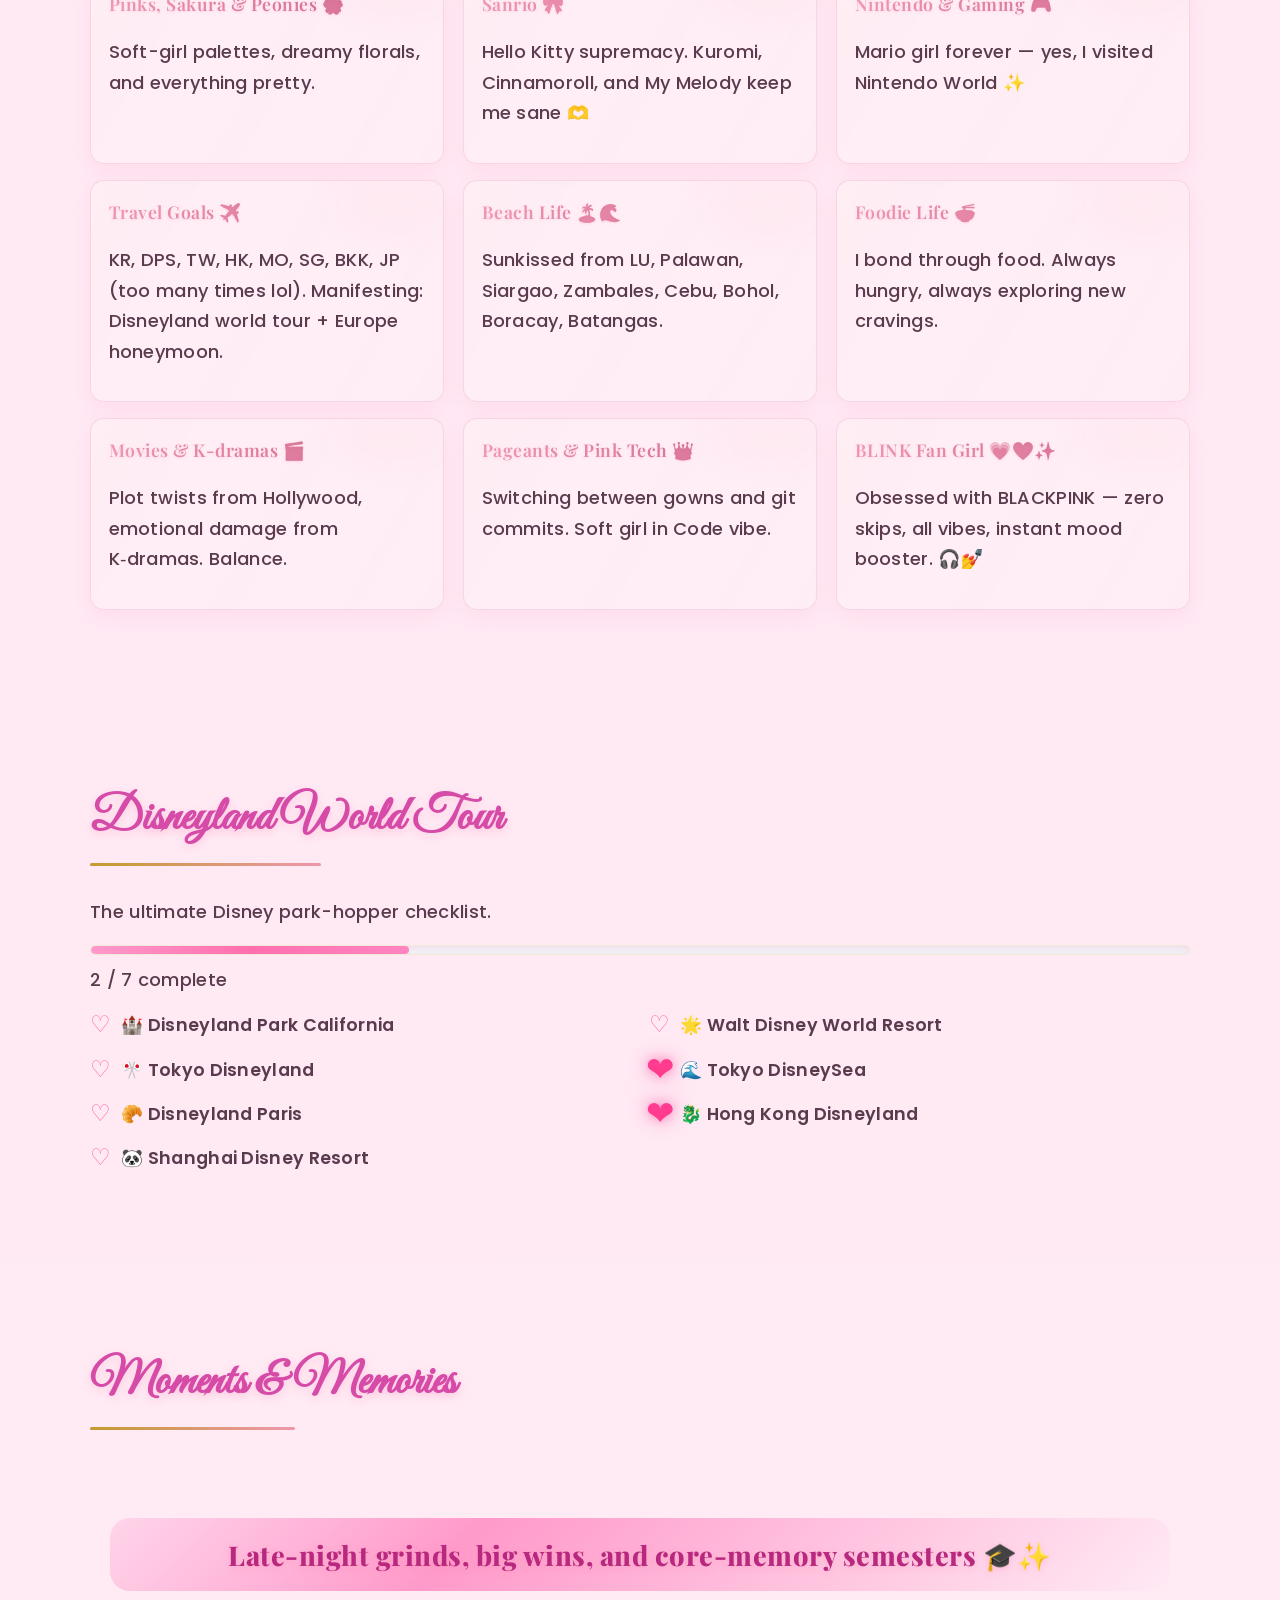
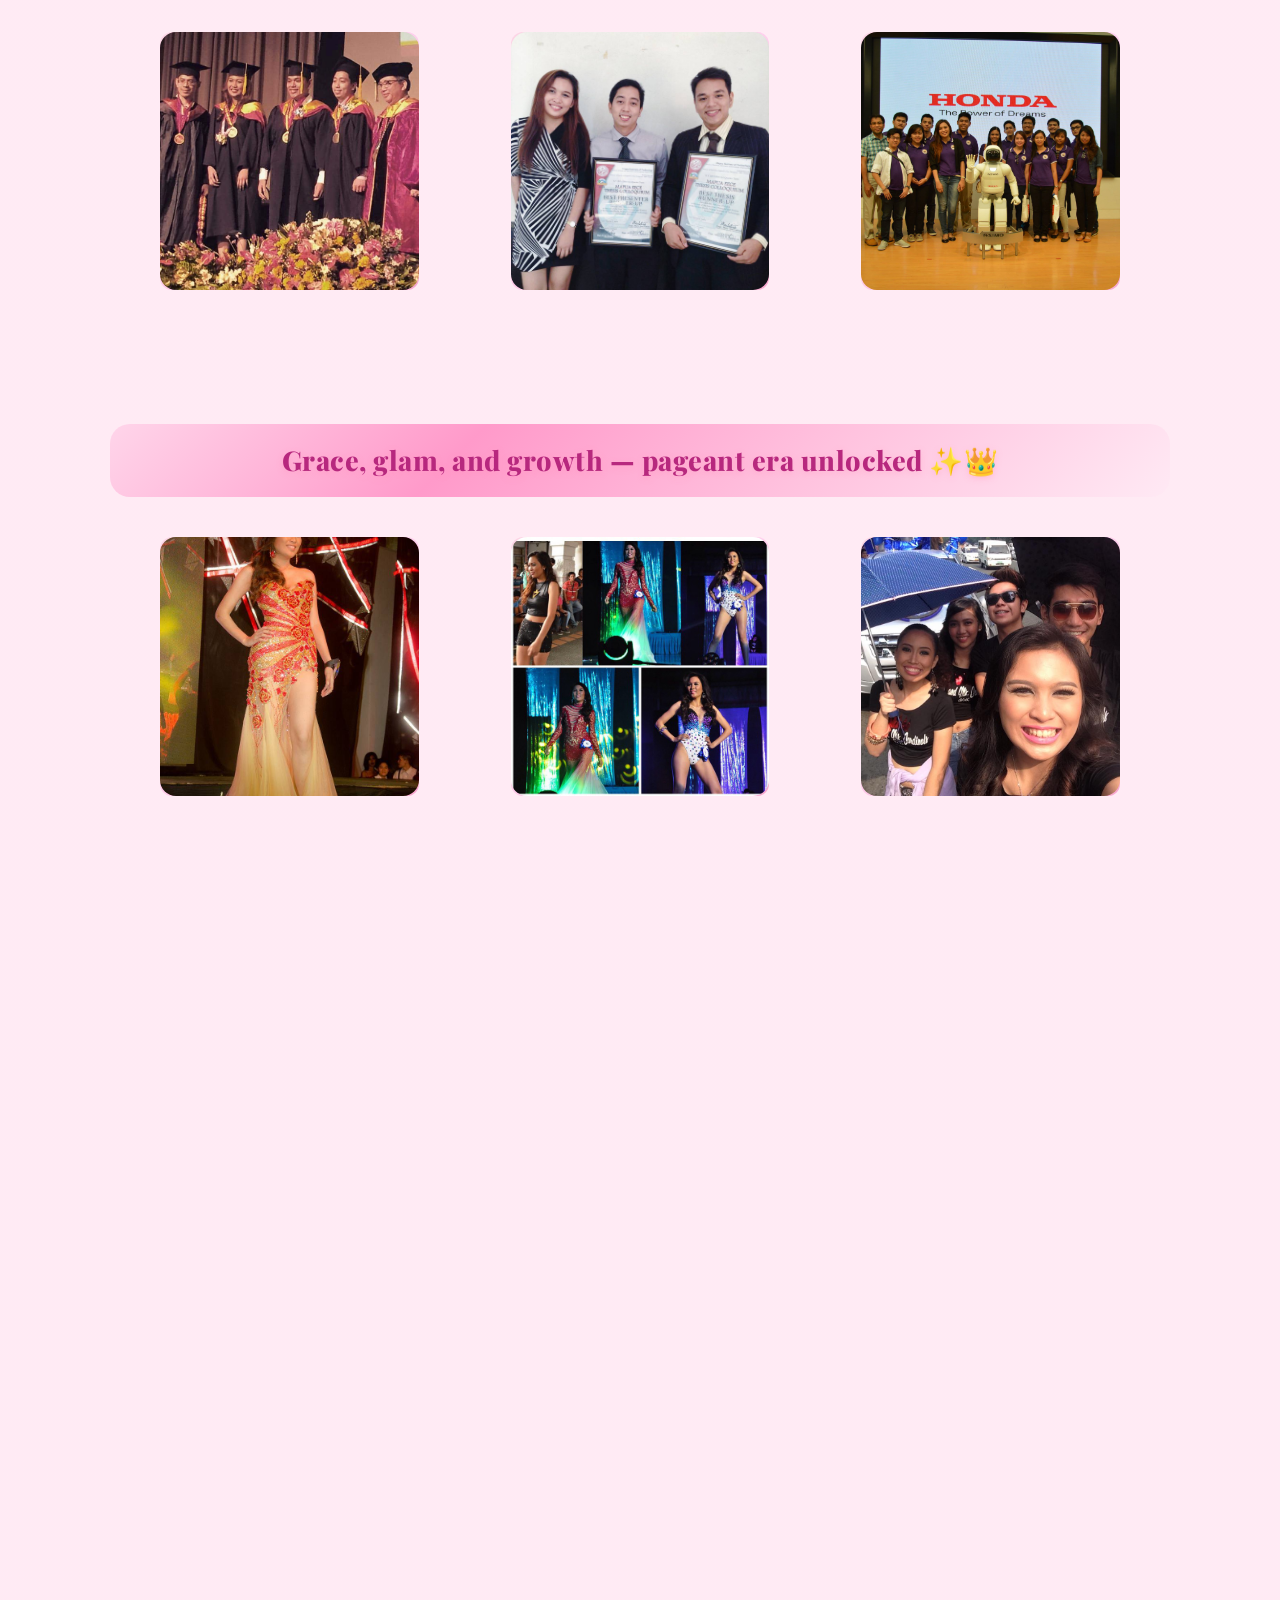
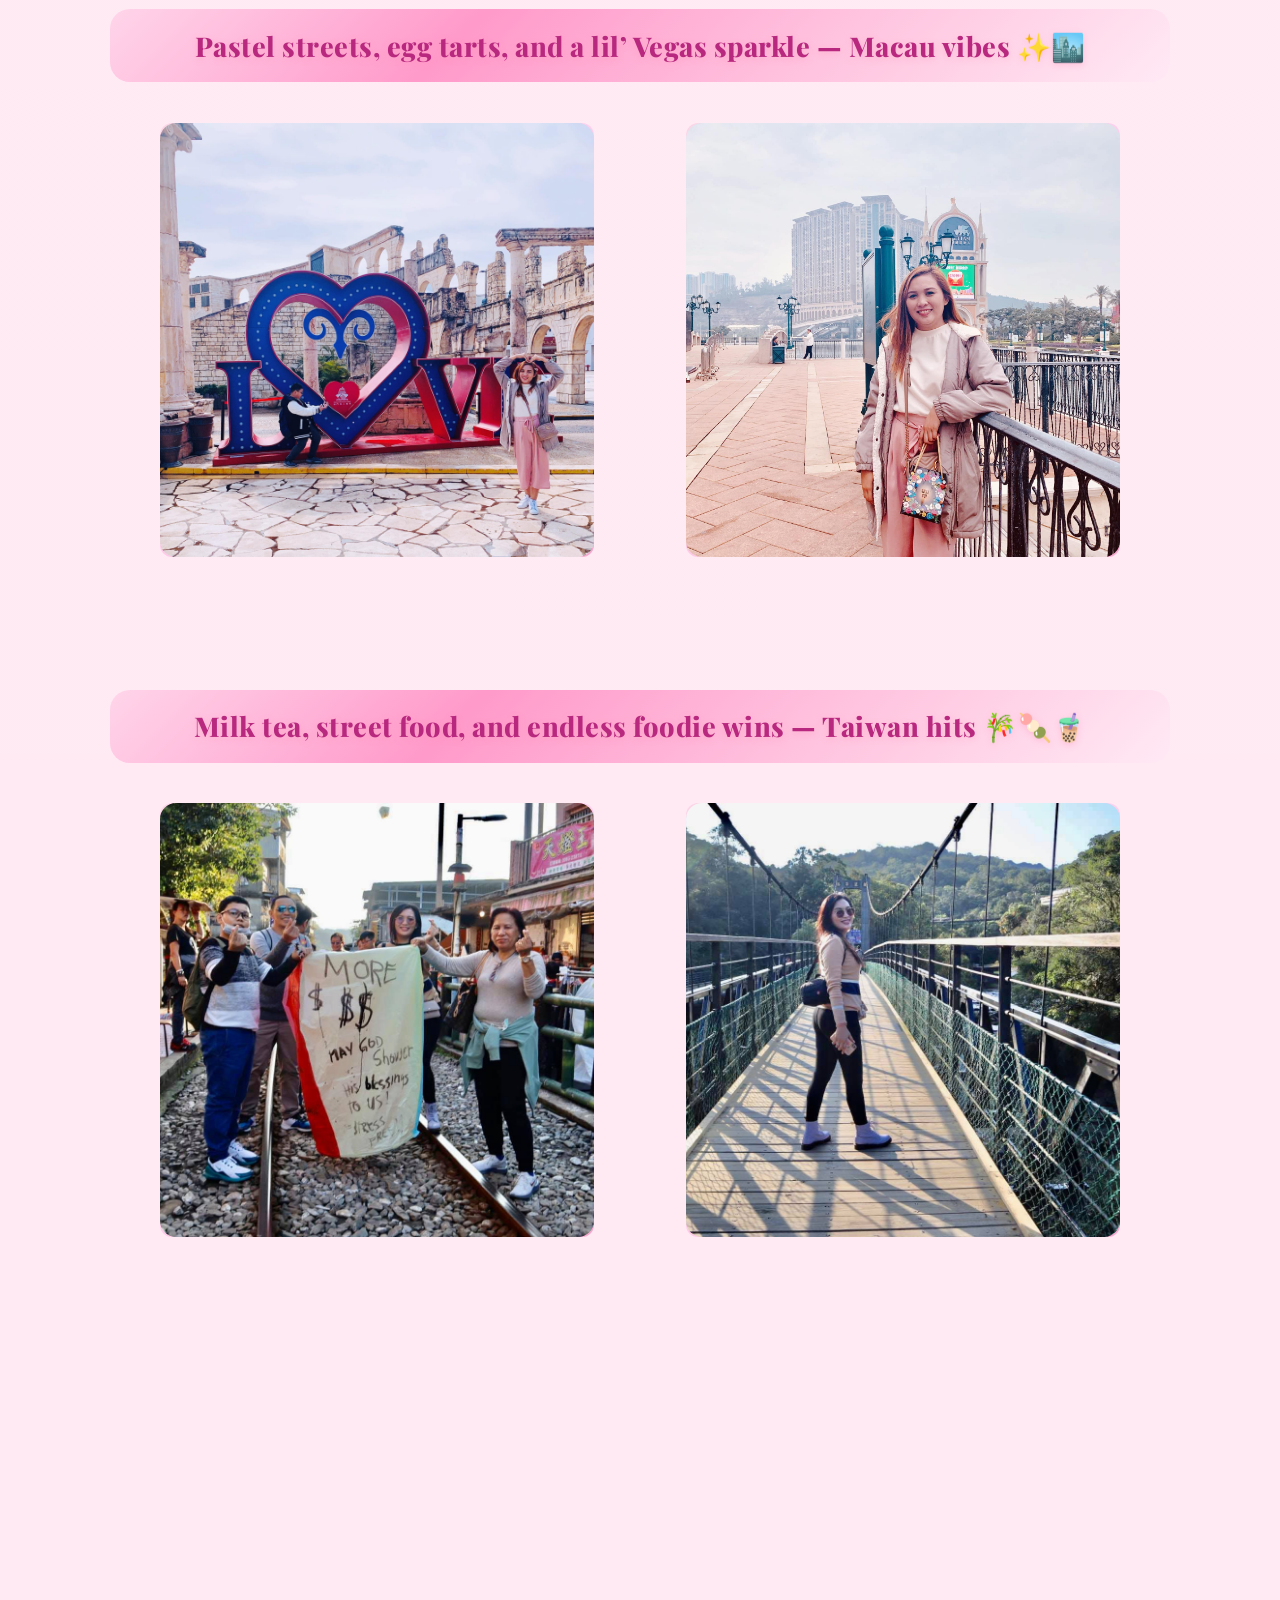
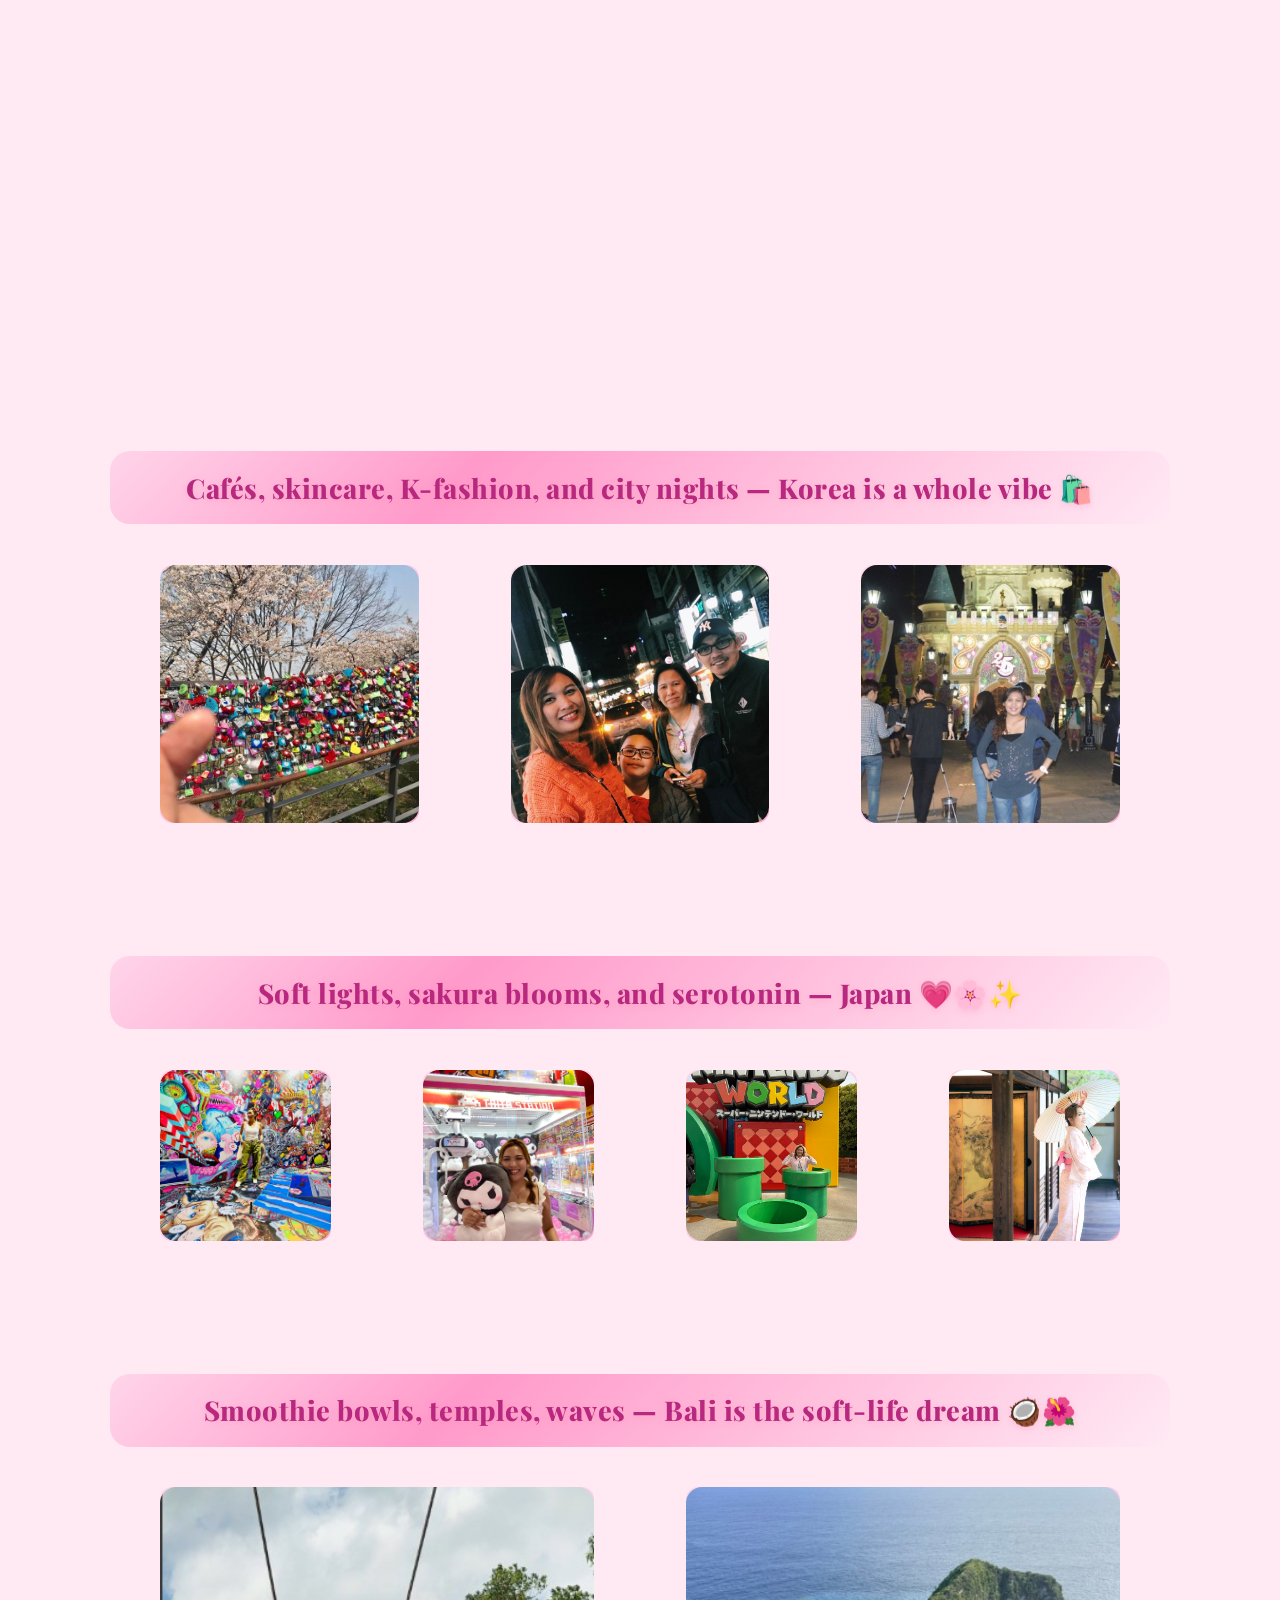
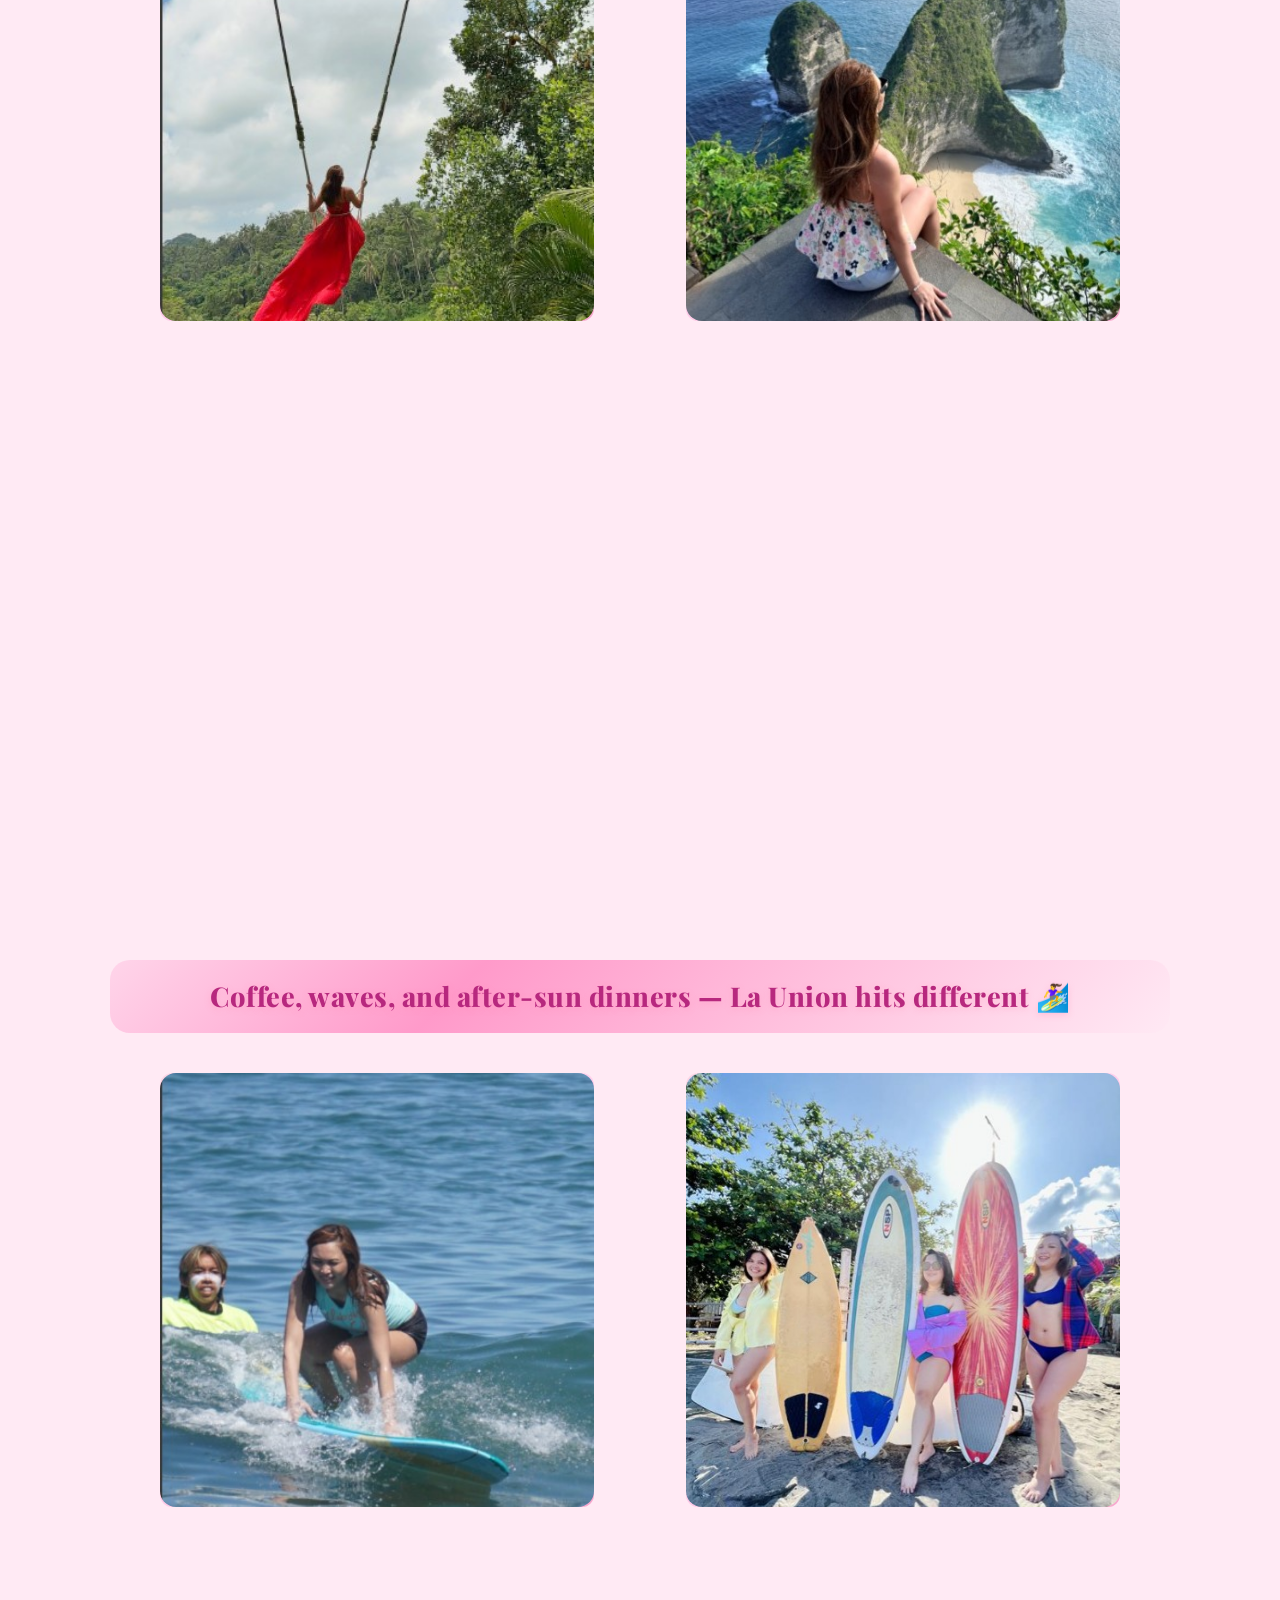
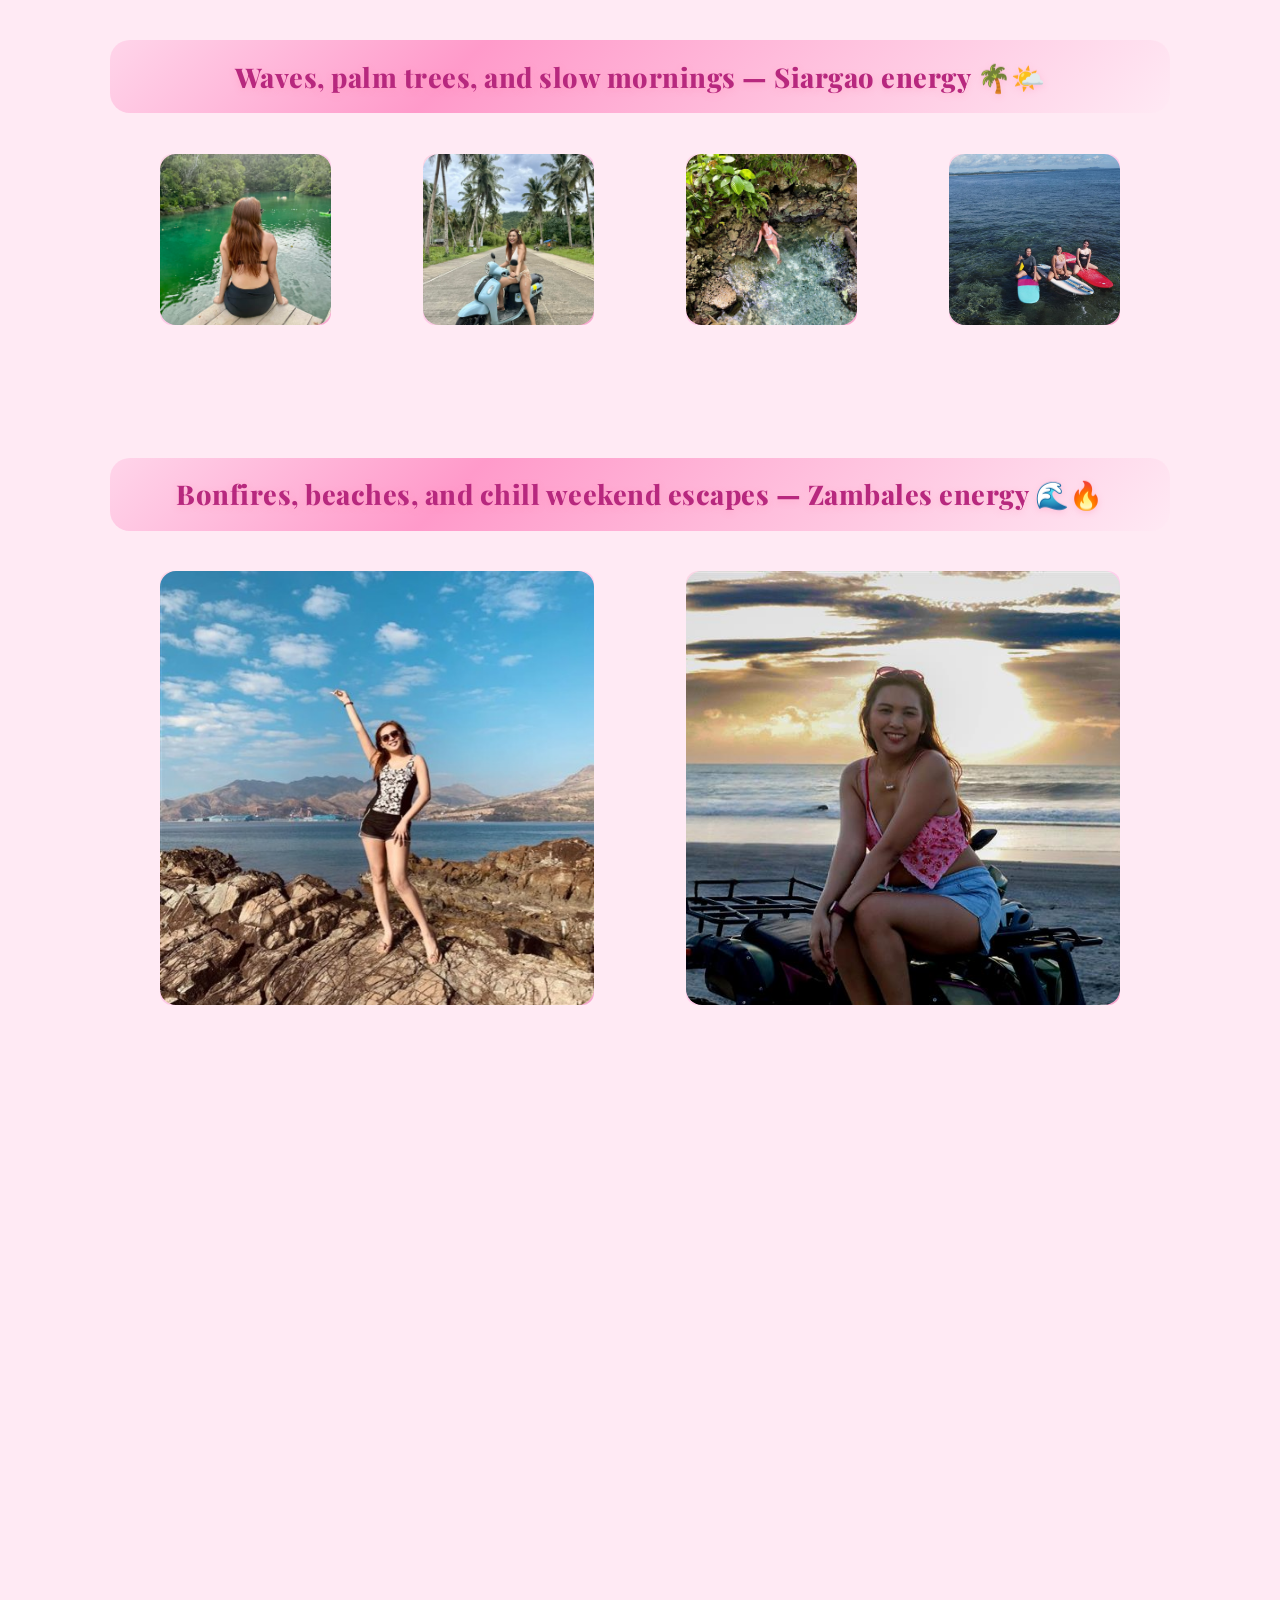
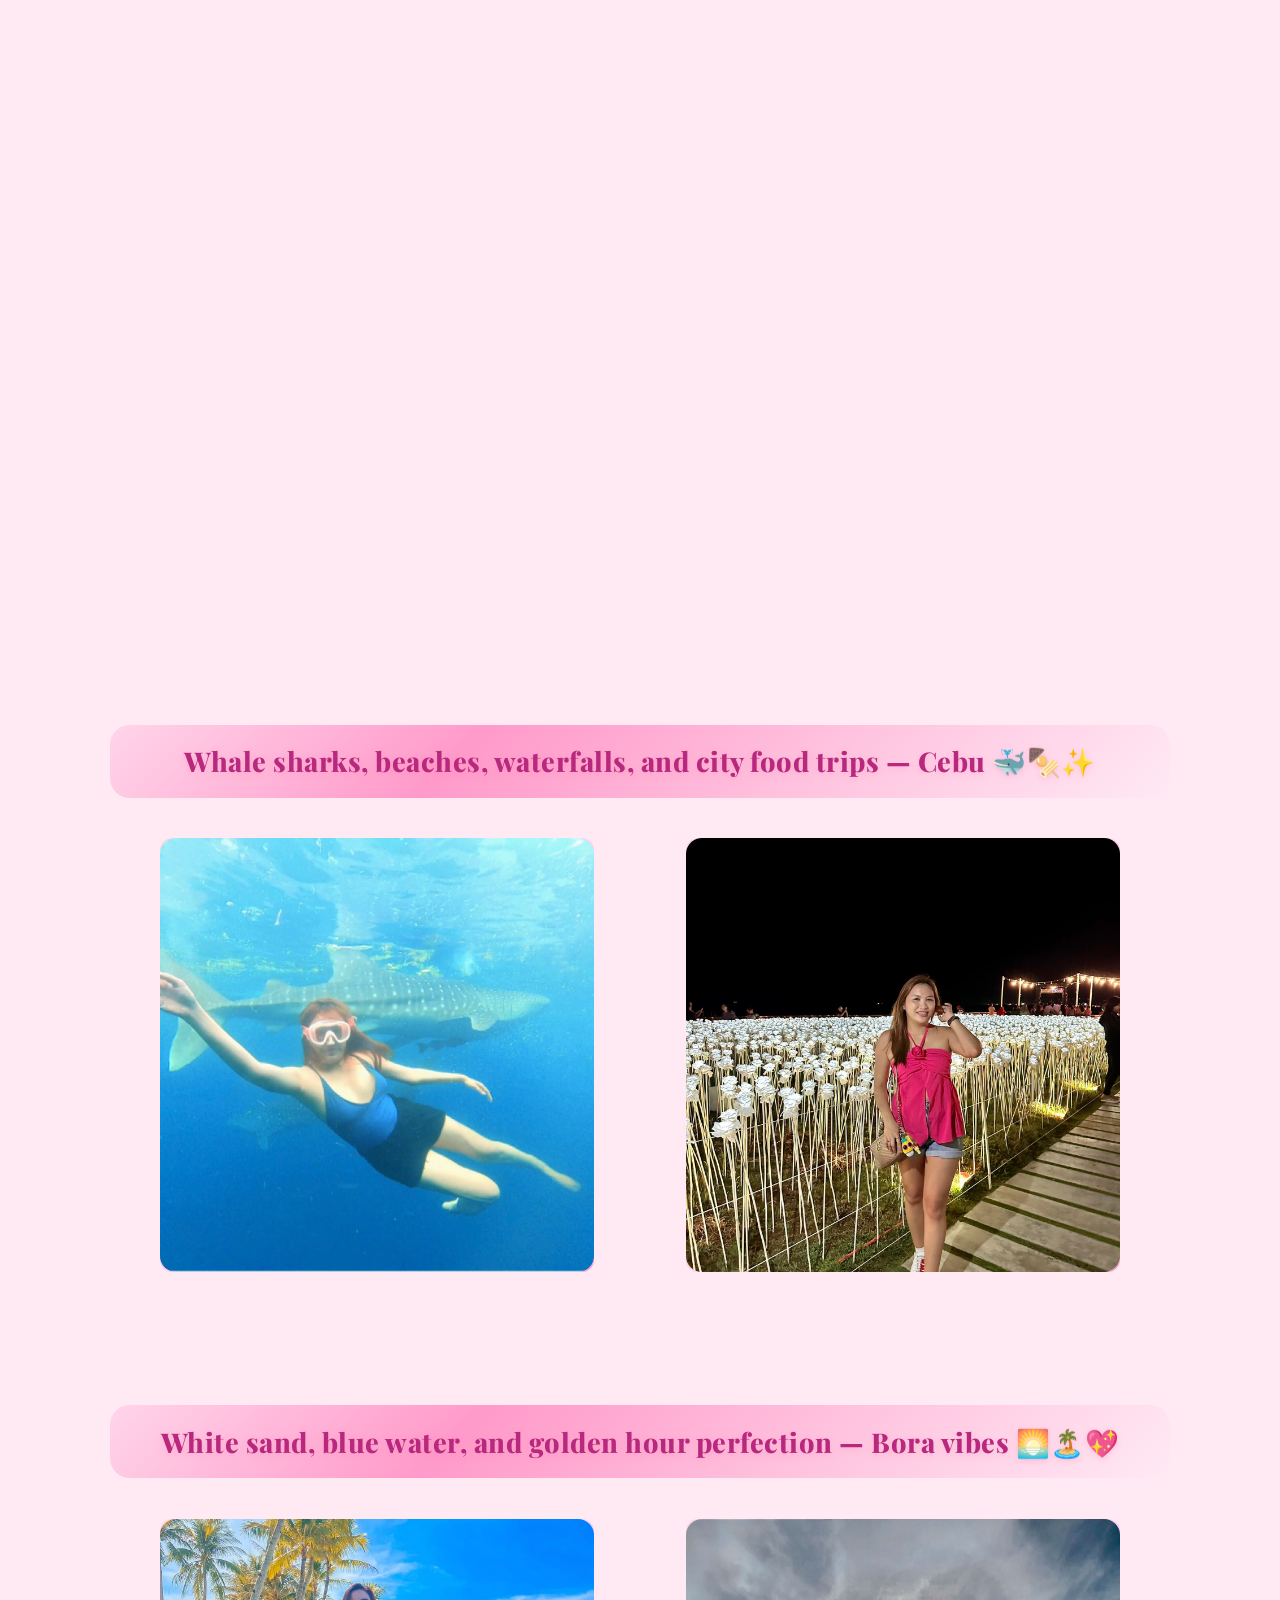
==== commit 83bb3adb: "Merge branch 'main' of https://github.com/ajbalaga/AllAboutJayne" ====
--- a/index.html
+++ b/index.html
@@ -281,7 +281,7 @@
 
                 <div class="project-actions">
                   <a class="project-link"
-                    href="https://taal-4s1qa8esq-ajbalagas-projects.vercel.app/tourism"
+                    href="https://taal-kappa.vercel.app/"
                     target="_blank"
                     rel="noopener noreferrer">
                     View Live Demo ↗
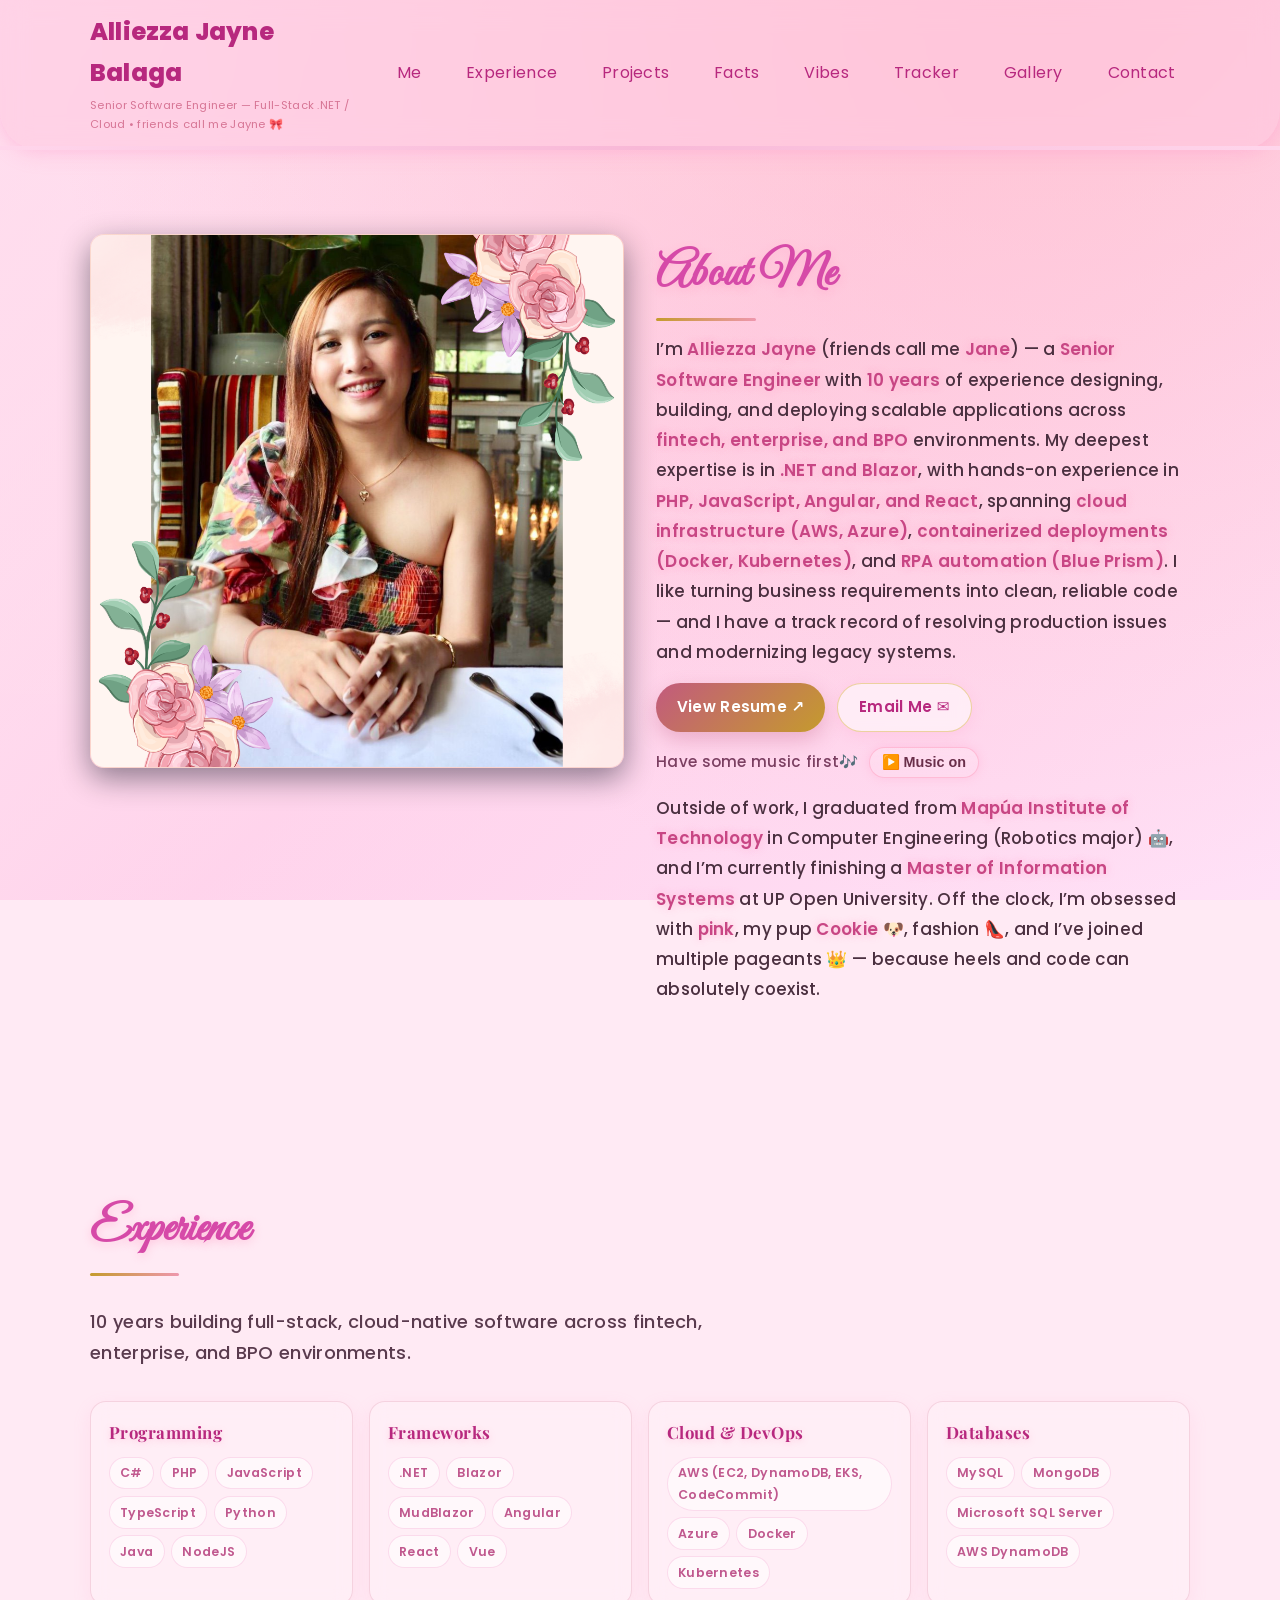
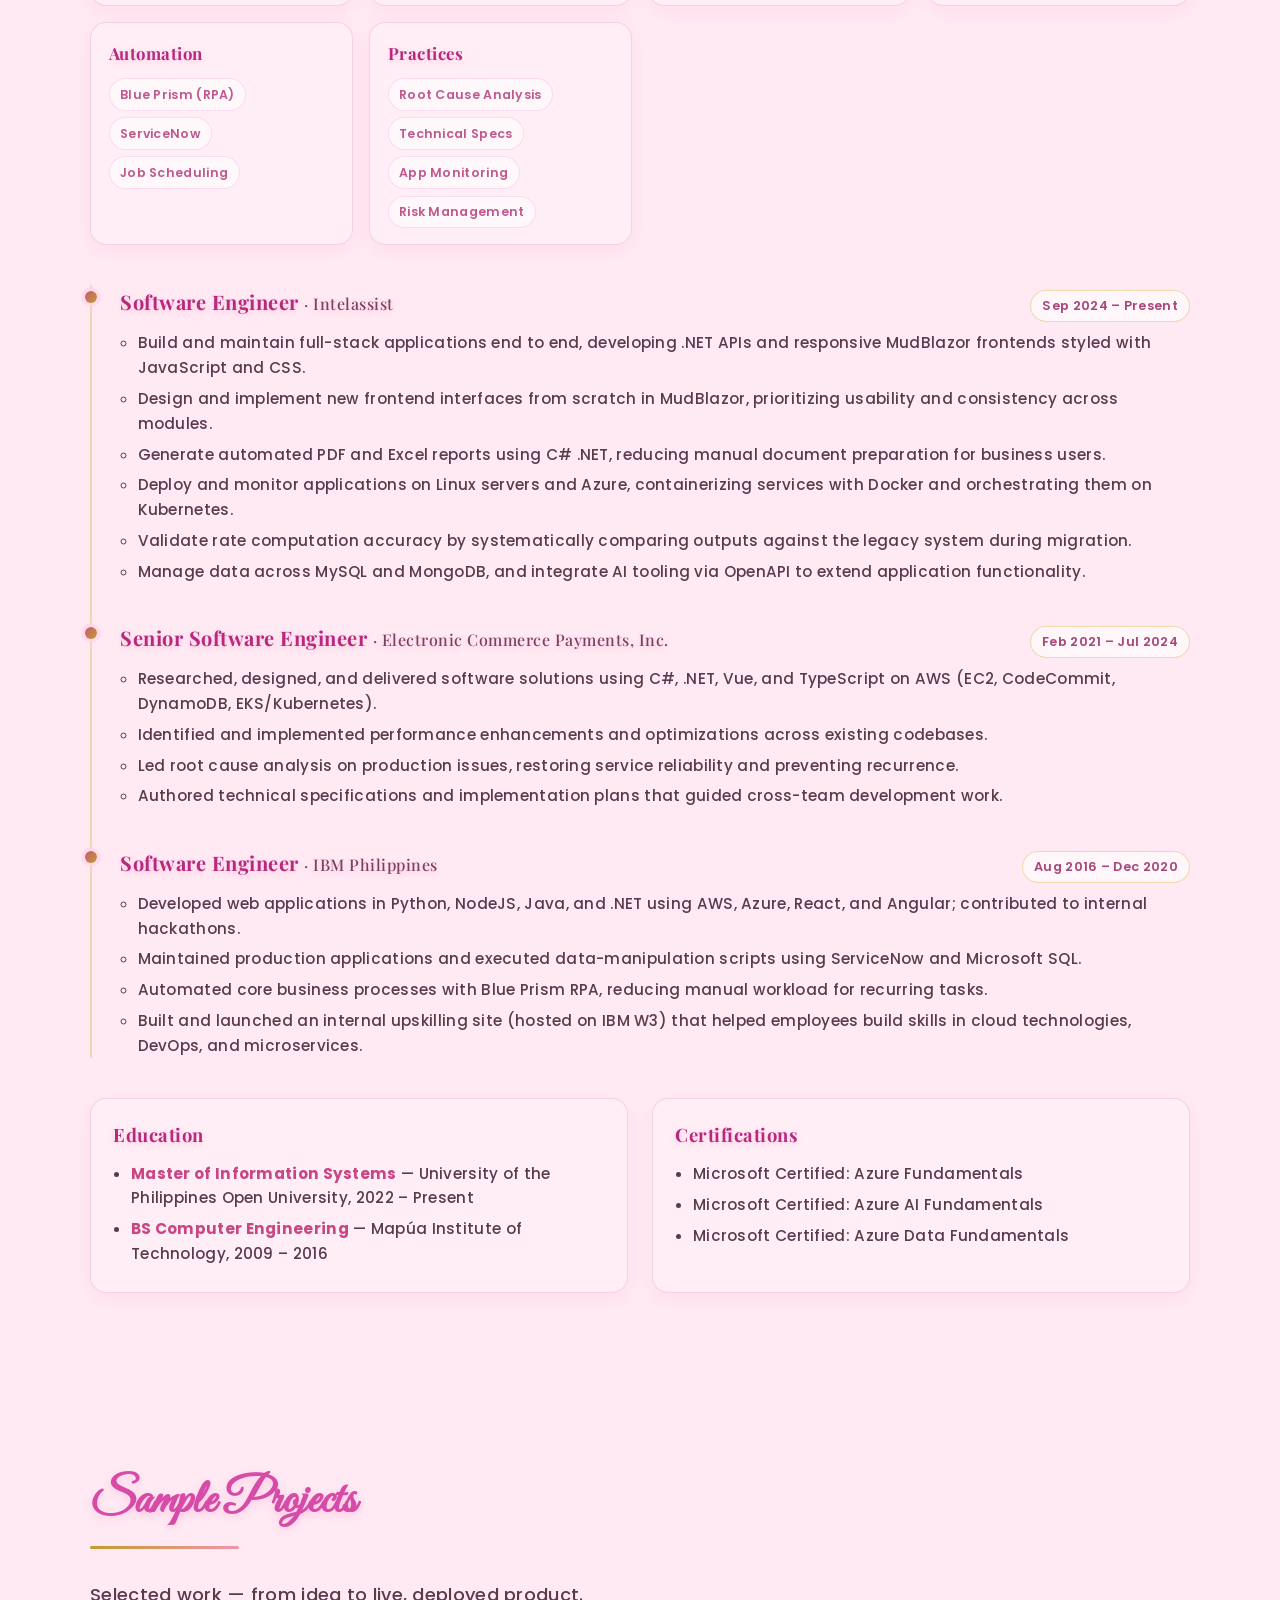
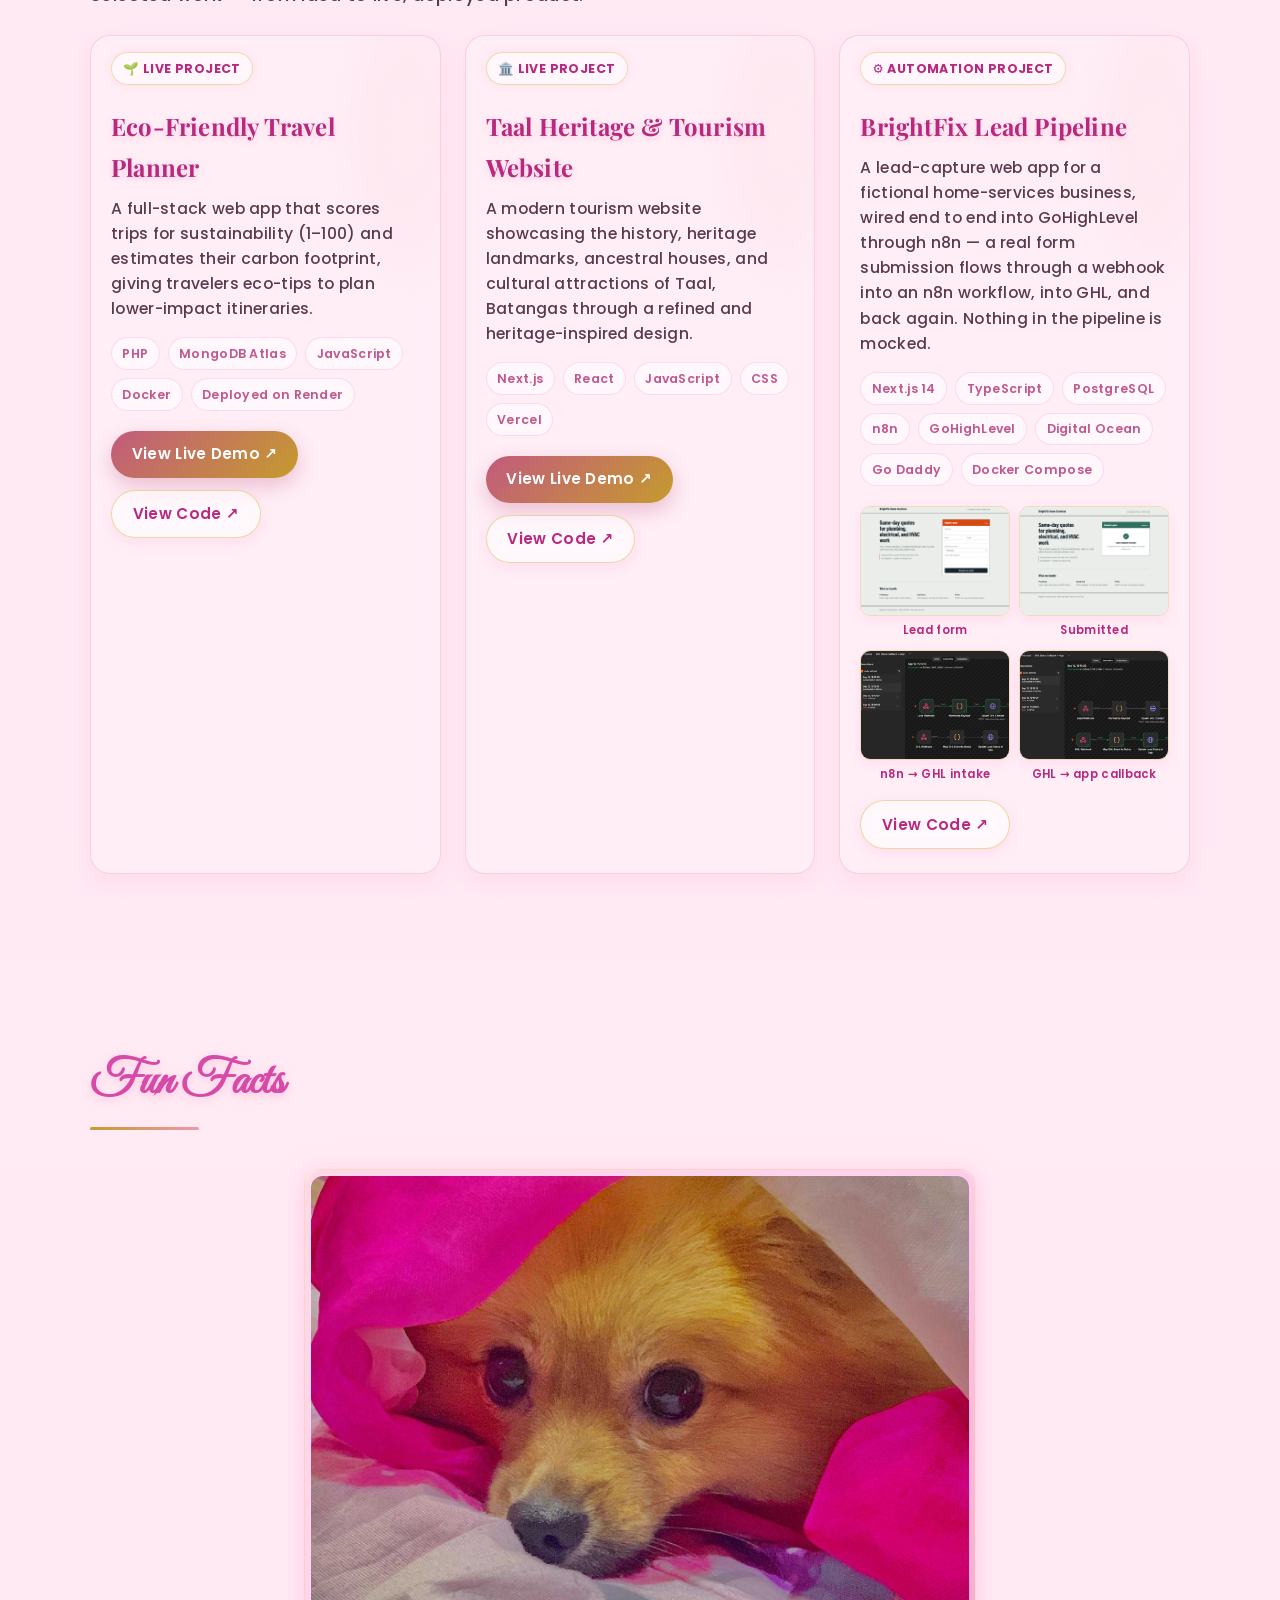
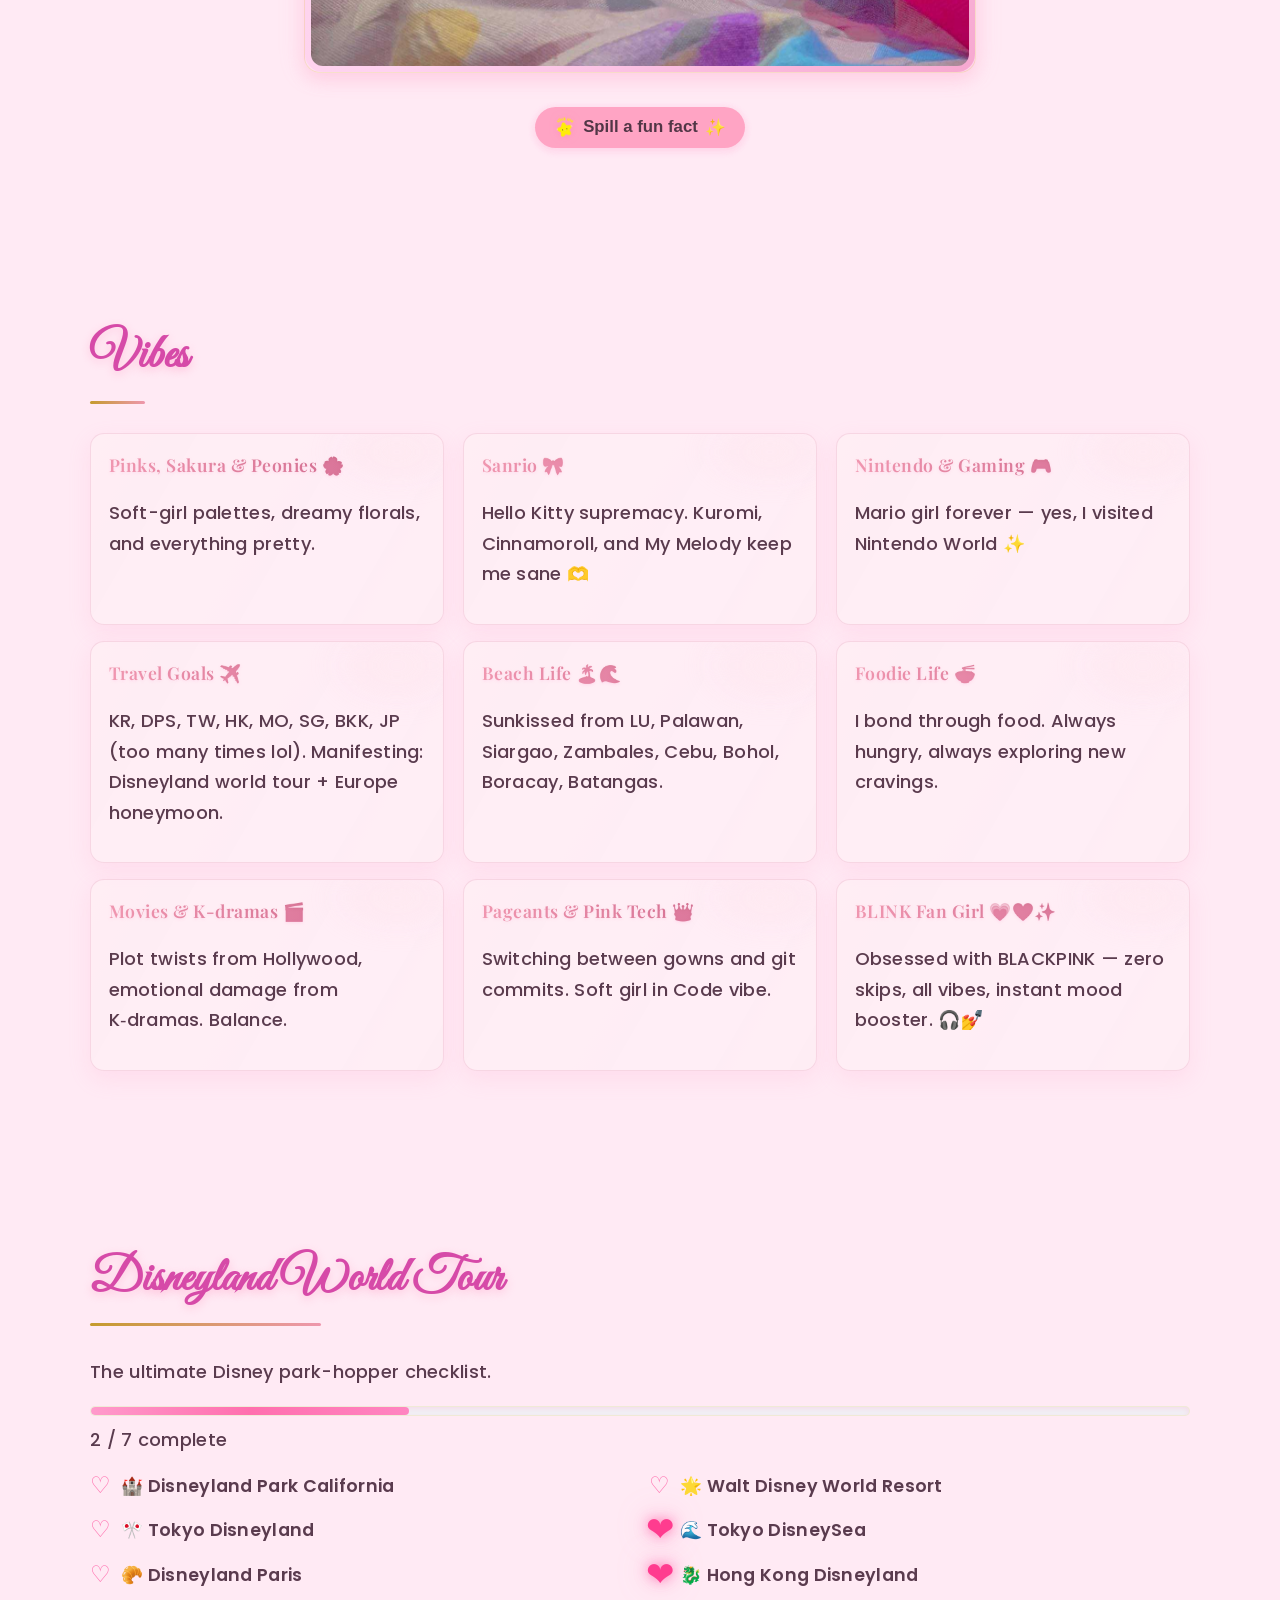
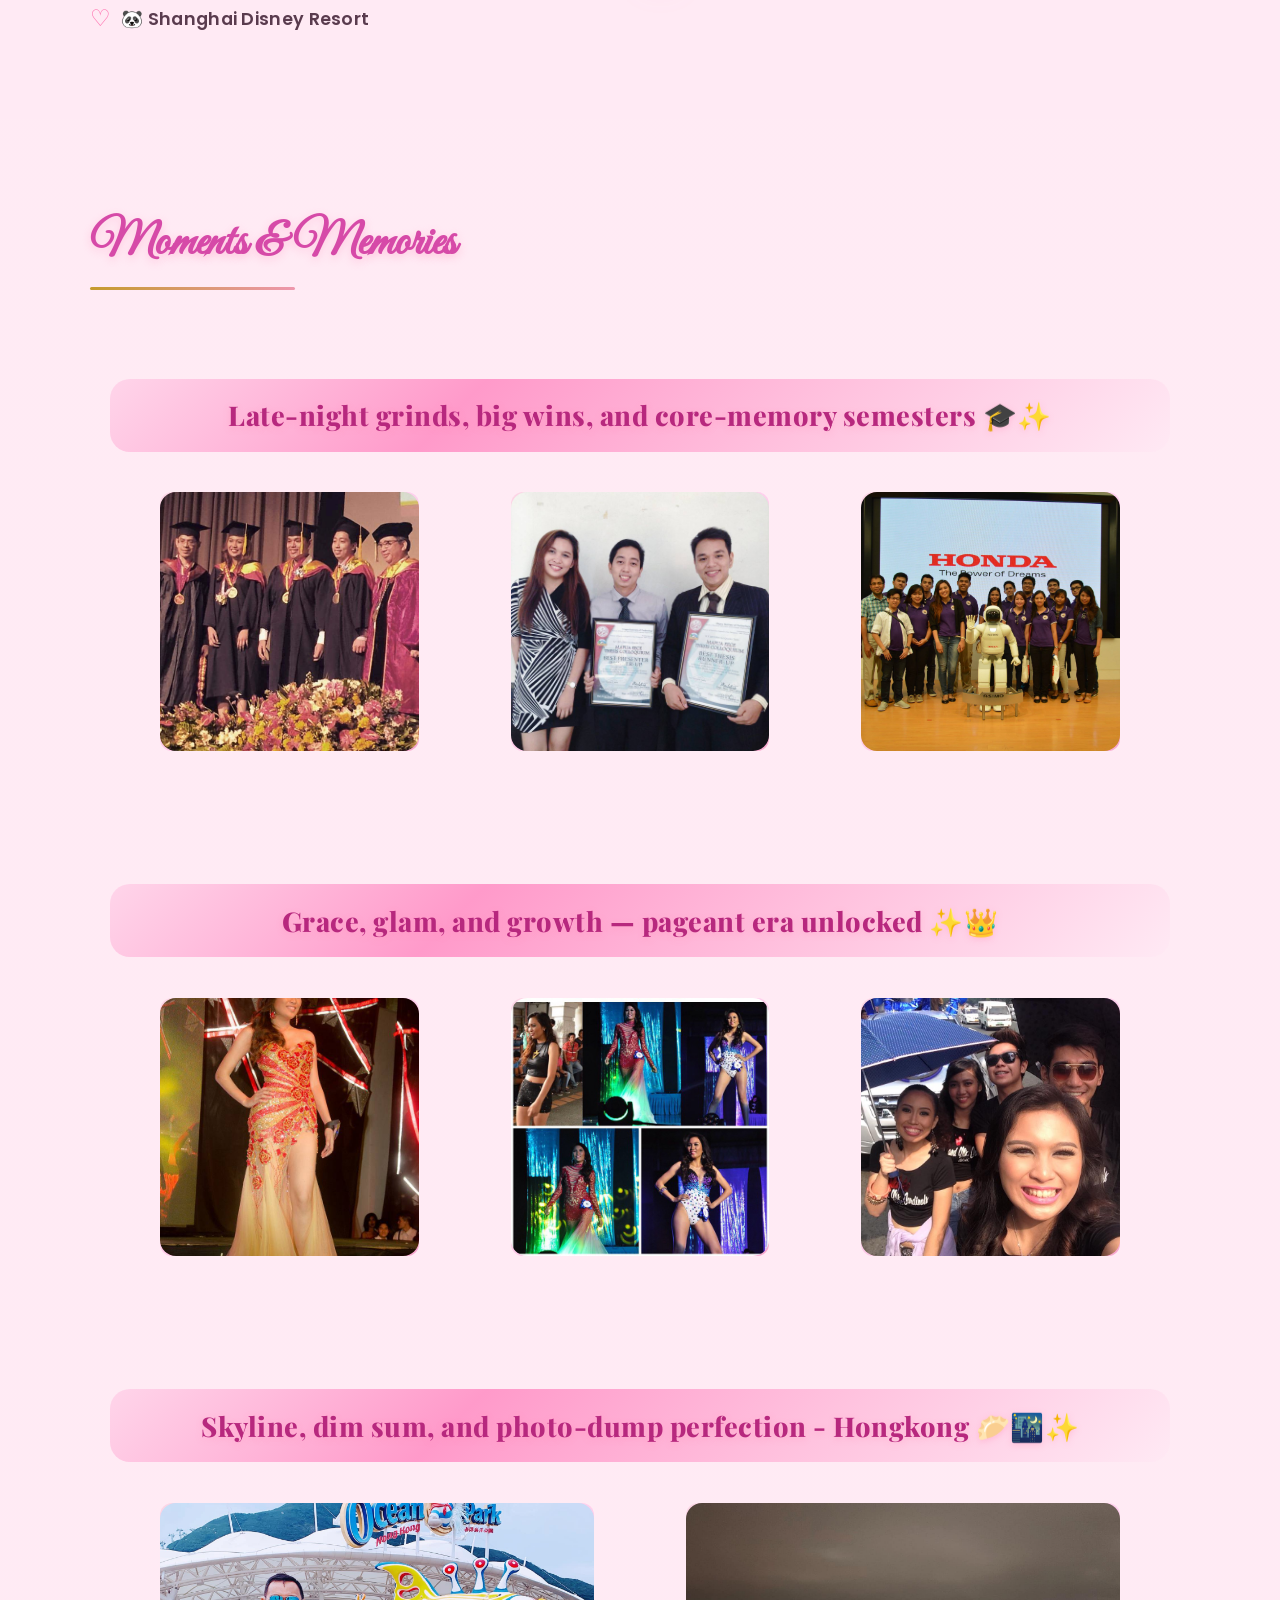
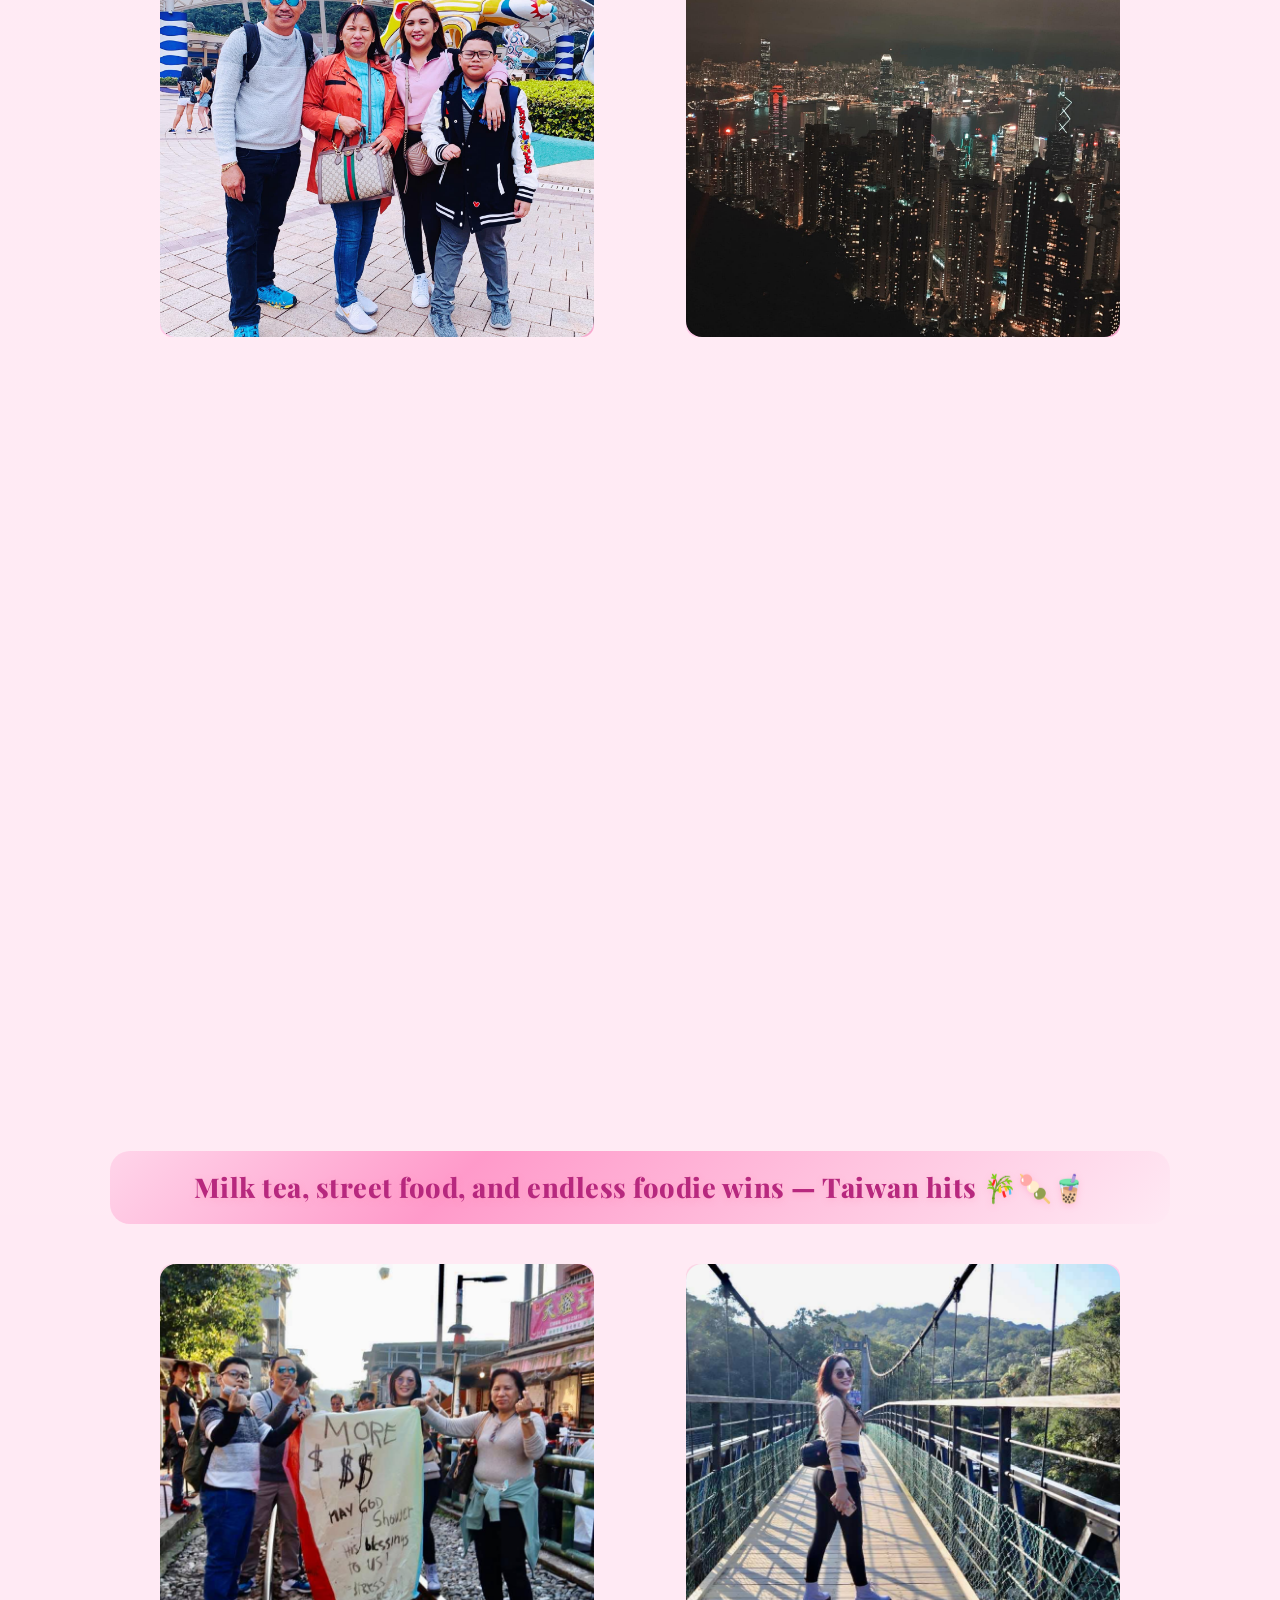
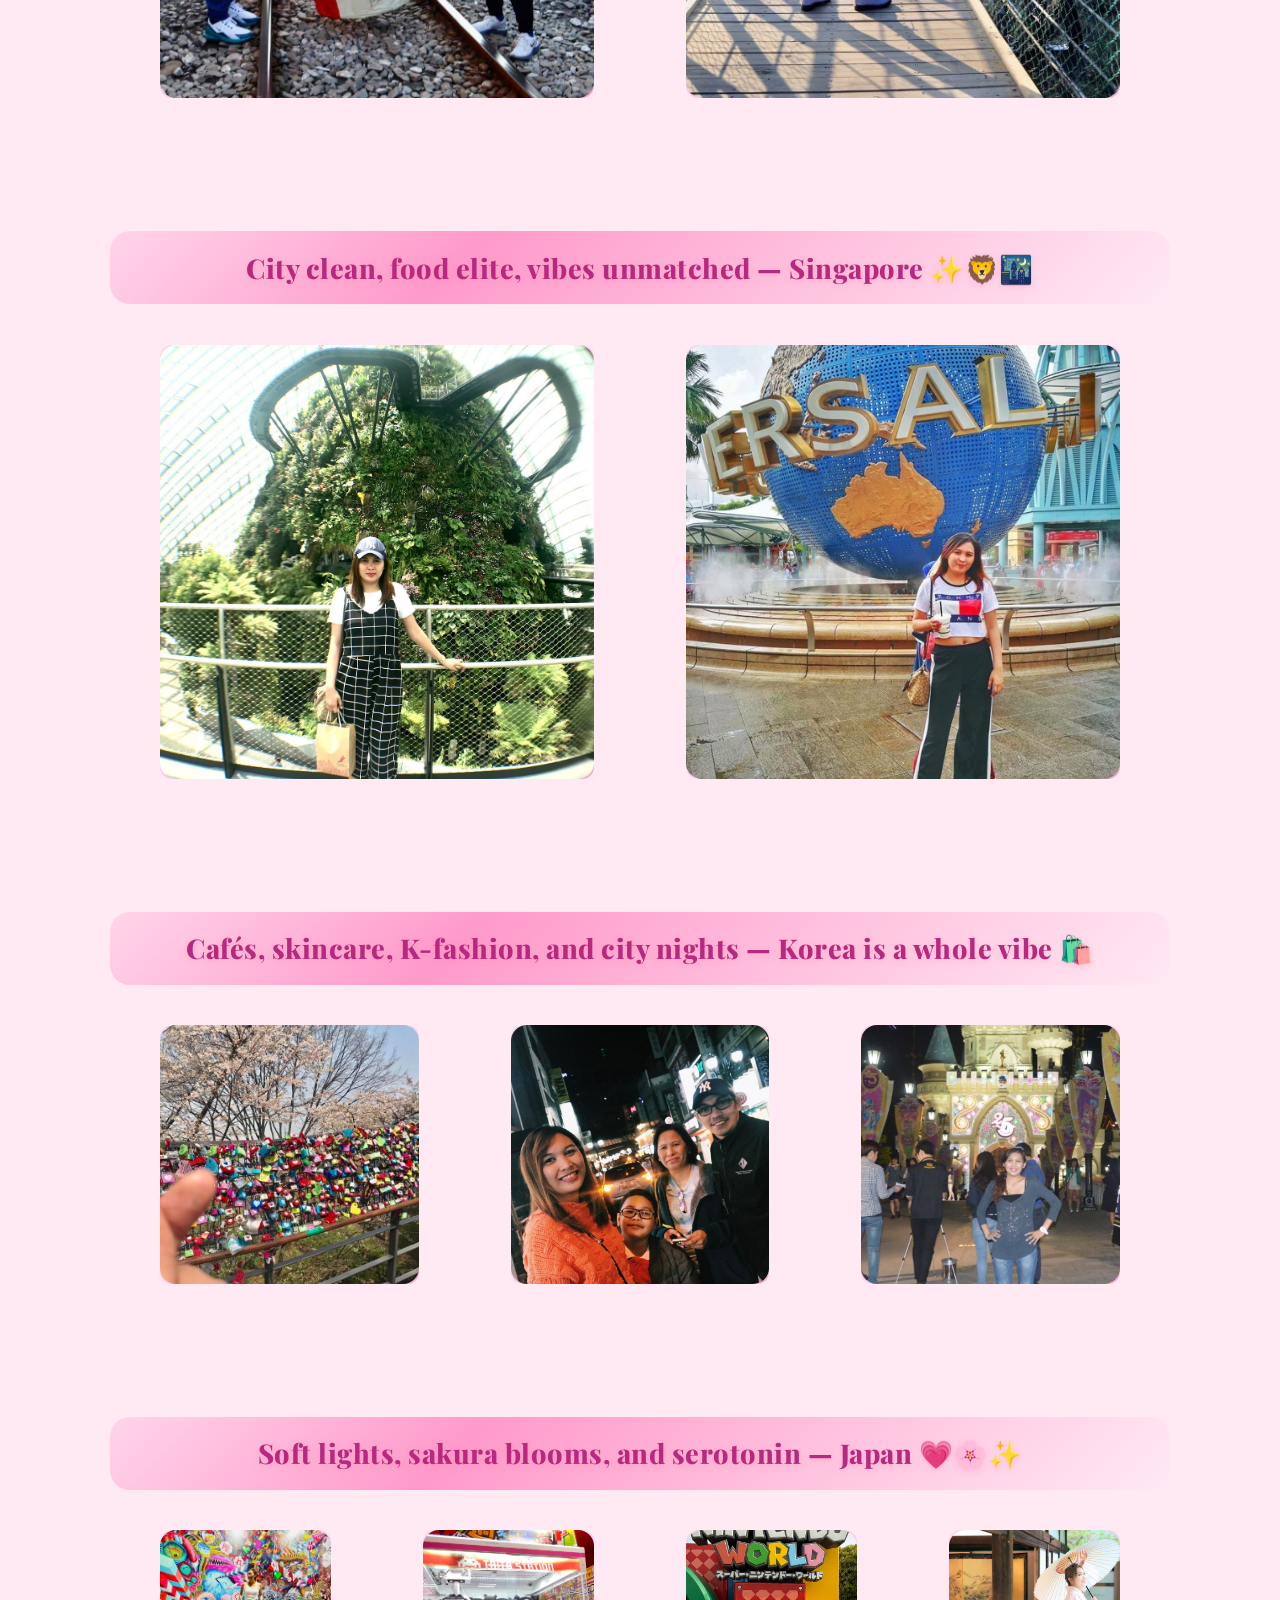
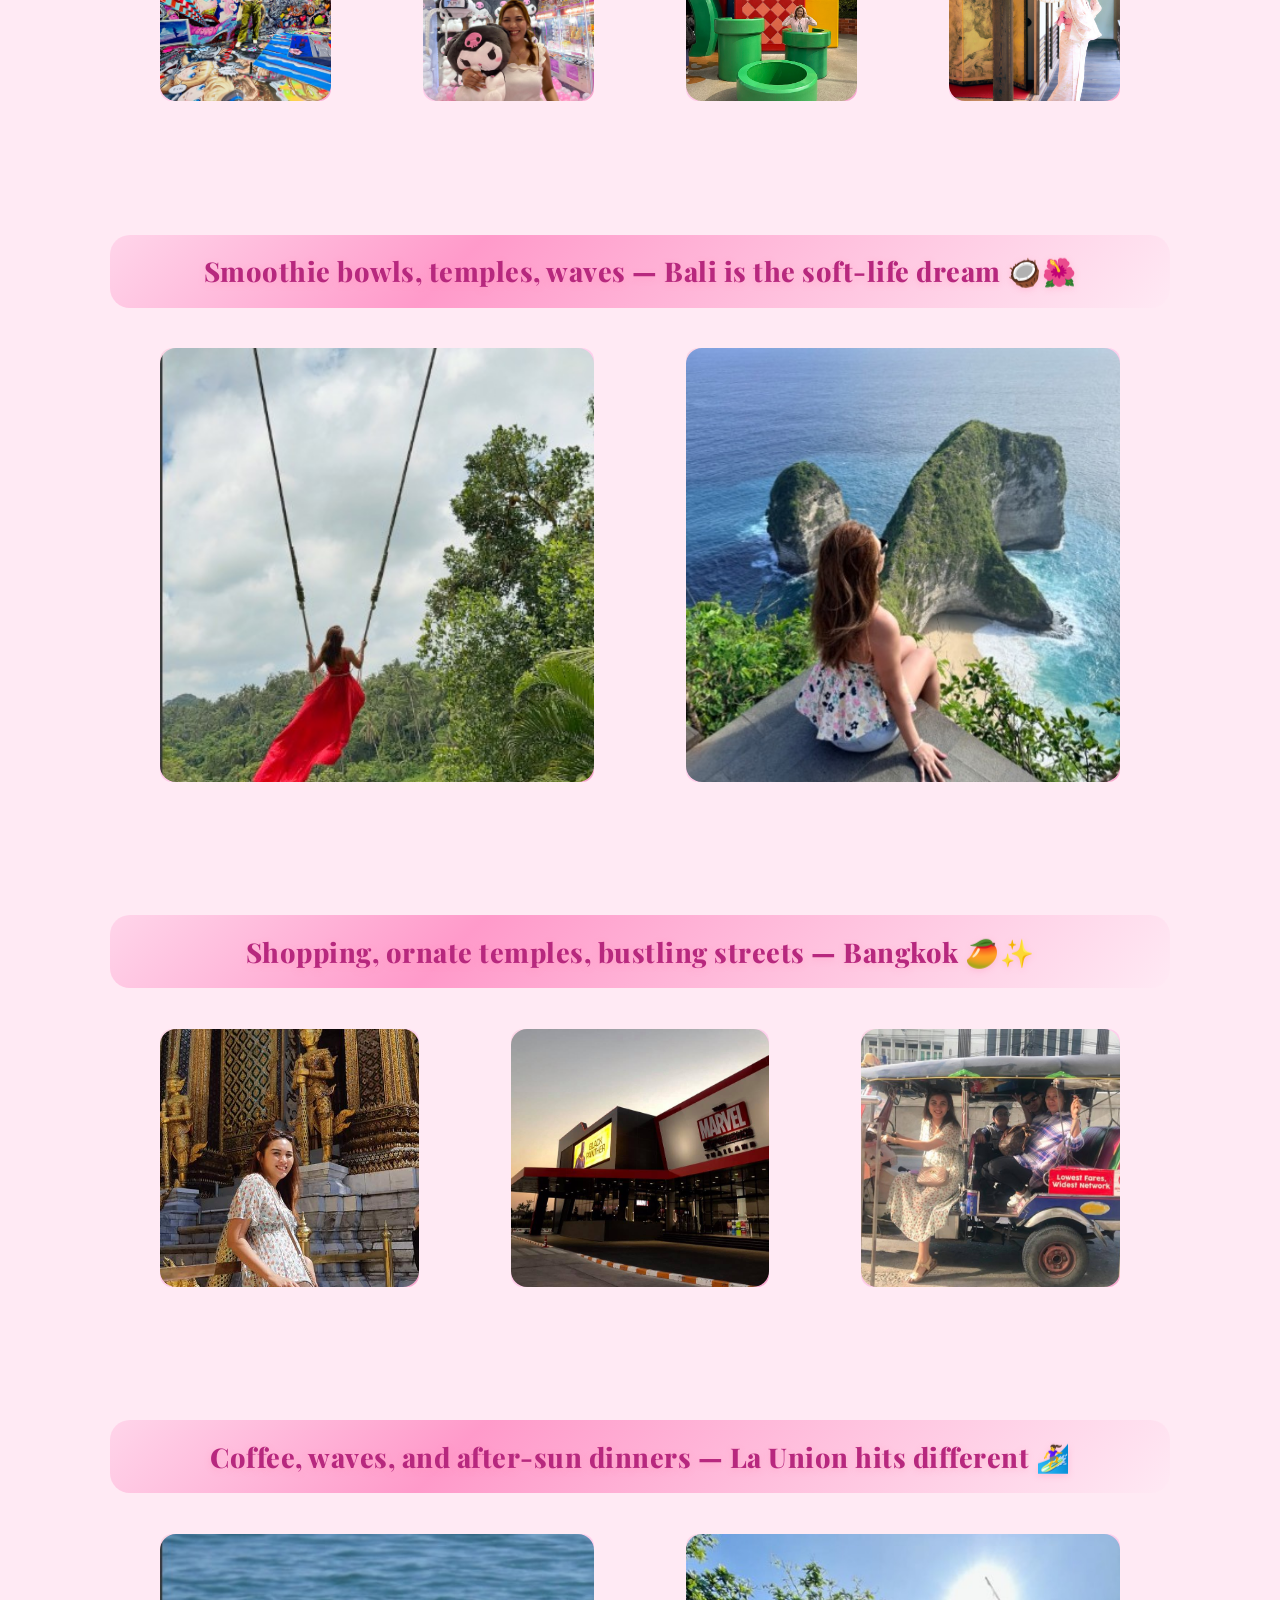
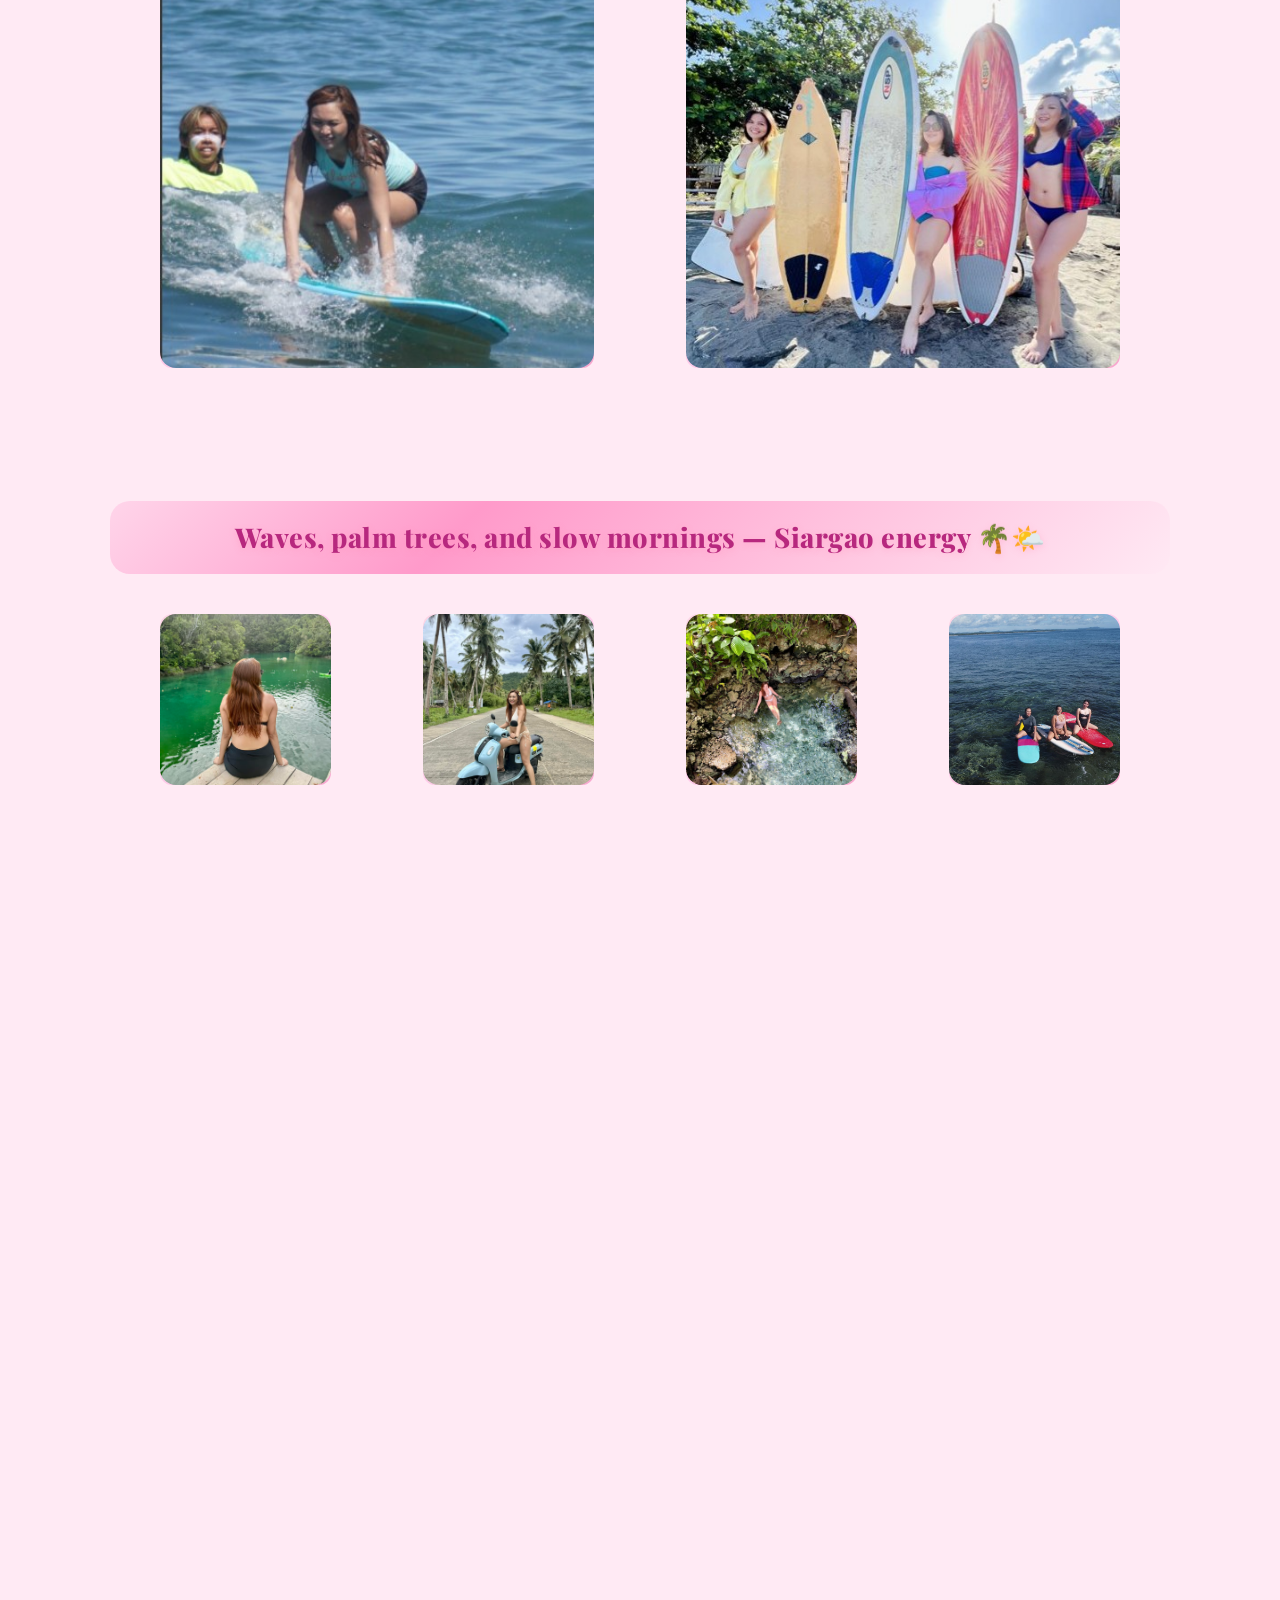
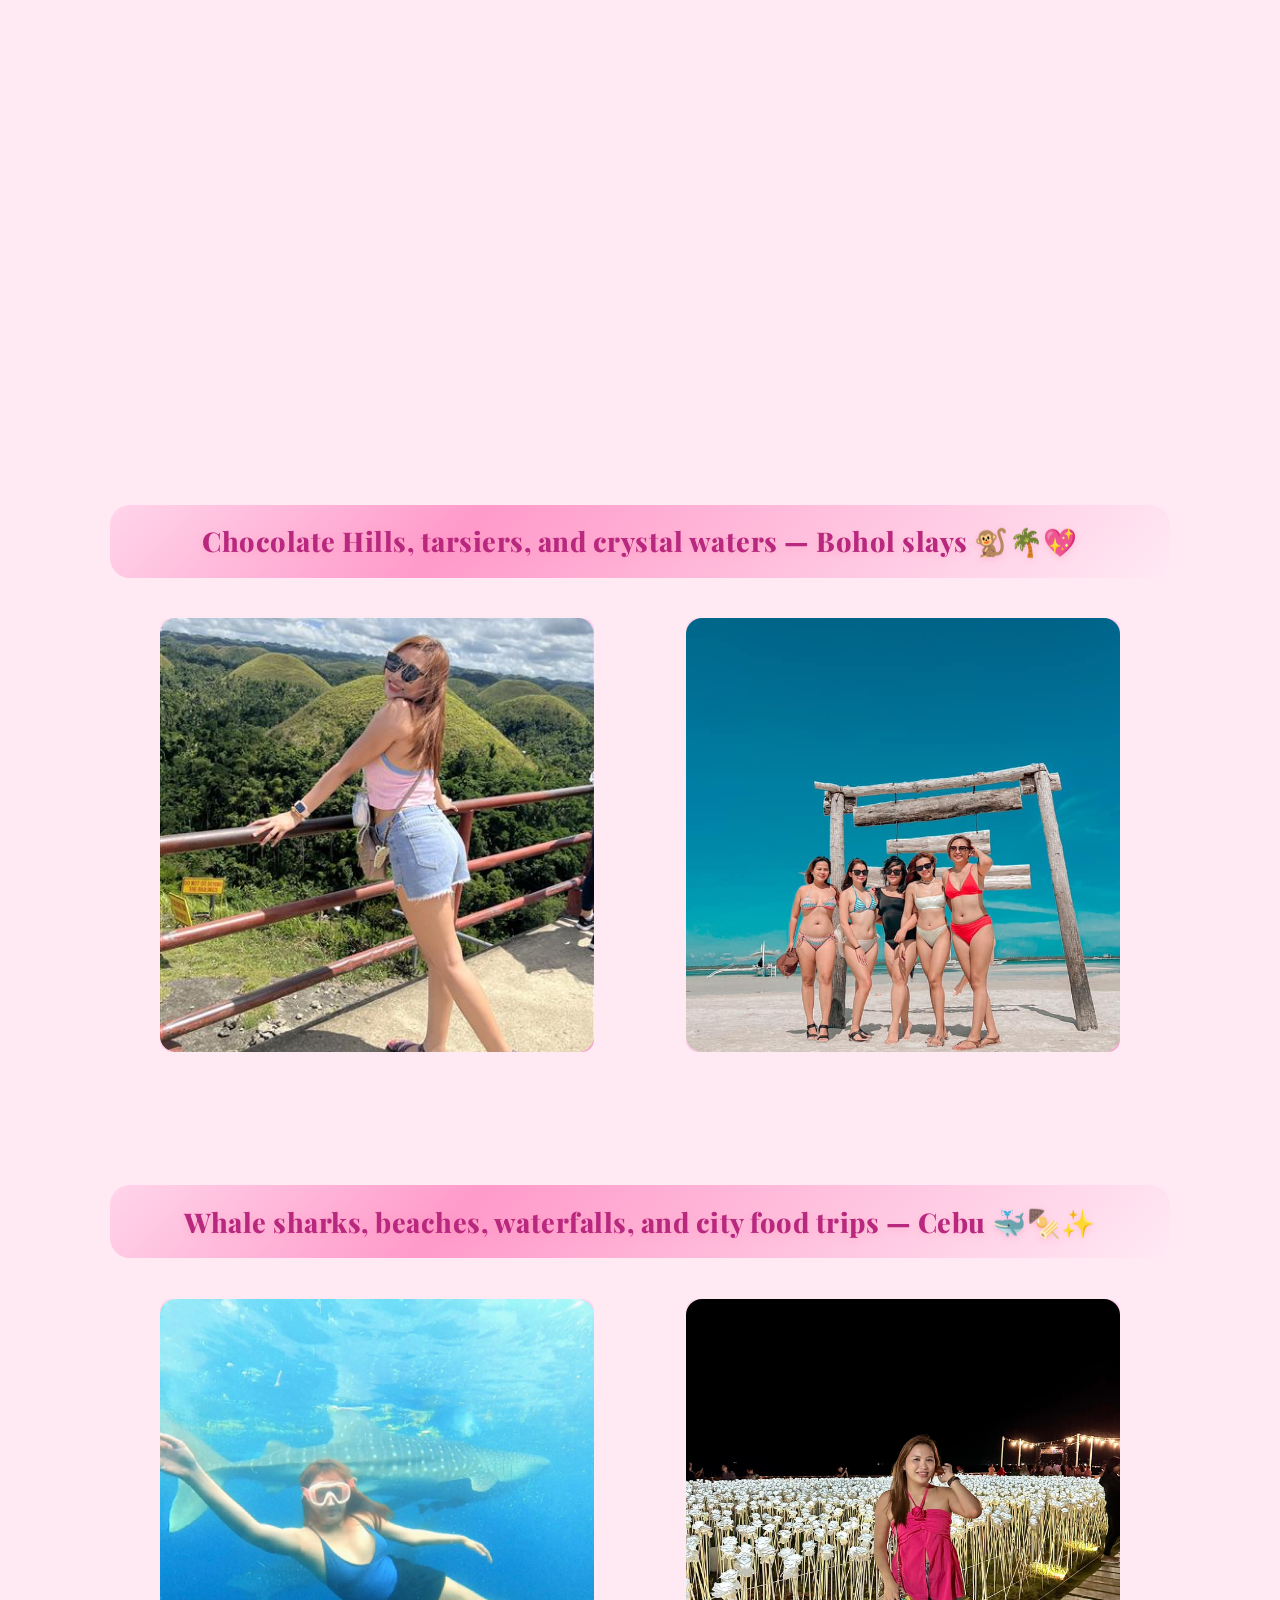
==== commit 6ab2a622: "added project" ====
--- a/index.html
+++ b/index.html
@@ -296,6 +296,56 @@
                 </div>
               </div>
             </article>
+
+            <!-- BrightFix Lead Pipeline -->
+            <article class="project-card reveal">
+              <div class="project-media">
+                <span class="project-tag">⚙️ Automation Project</span>
+              </div>
+              <div class="project-body">
+                <h3 class="project-title">BrightFix Lead Pipeline</h3>
+                <p class="project-copy">
+                  A lead-capture web app for a fictional home-services business, wired end to end into
+                  GoHighLevel through n8n — a real form submission flows through a webhook into an n8n
+                  workflow, into GHL, and back again. Nothing in the pipeline is mocked.
+                </p>
+                <ul class="project-stack">
+                  <li>Next.js 14</li>
+                  <li>TypeScript</li>
+                  <li>PostgreSQL</li>
+                  <li>n8n</li>
+                  <li>GoHighLevel</li>
+                  <li>Digital Ocean</li>
+                  <li>Go Daddy</li>
+                  <li>Docker Compose</li>
+                </ul>
+                <div class="project-screens">
+                  <figure class="project-shot">
+                    <img src="images/projects/lead-pipeline/lead-form-empty.png" alt="BrightFix lead capture form, empty state" />
+                    <figcaption>Lead form</figcaption>
+                  </figure>
+                  <figure class="project-shot">
+                    <img src="images/projects/lead-pipeline/lead-form-submitted.png" alt="BrightFix lead form after successful submission" />
+                    <figcaption>Submitted</figcaption>
+                  </figure>
+                  <figure class="project-shot">
+                    <img src="images/projects/lead-pipeline/n8n-execution-lead-intake.png" alt="n8n execution log showing the lead intake workflow succeeding" />
+                    <figcaption>n8n → GHL intake</figcaption>
+                  </figure>
+                  <figure class="project-shot">
+                    <img src="images/projects/lead-pipeline/n8n-execution-ghl-callback.png" alt="n8n execution log showing the GHL status callback workflow succeeding" />
+                    <figcaption>GHL → app callback</figcaption>
+                  </figure>
+                </div>                
+                <div class="project-actions">
+                  <a class="project-link project-link-outline"
+                    href="https://github.com/ajbalaga/lead-pipeline-n8n-ghl"
+                    target="_blank" rel="noopener noreferrer">
+                    View Code ↗
+                  </a>
+                </div>
+              </div>
+            </article>
           </div>
         </div>
       </section>
@@ -561,6 +611,14 @@
             </li>
 
             <li>
+              <span class="icon">💻</span>
+              <strong>GitHub:</strong>
+              <a href="https://github.com/ajbalaga" target="_blank" rel="noopener">
+                github.com/ajbalaga
+              </a>
+            </li>
+
+            <li>
               <span class="icon">📘</span>
               <strong>Facebook:</strong>
               <a href="https://www.facebook.com/LizzaJayne" target="_blank" rel="noopener">
--- a/css/projects.css
+++ b/css/projects.css
@@ -117,6 +117,51 @@
   backdrop-filter: blur(6px);
 }
 
+.project-screens {
+  display: grid;
+  grid-template-columns: repeat(2, 1fr);
+  gap: 0.6rem;
+  margin: 0 0 1rem;
+}
+
+.project-shot {
+  margin: 0;
+}
+
+.project-shot img {
+  width: 100%;
+  height: 110px;
+  object-fit: cover;
+  object-position: top;
+  display: block;
+  border-radius: 10px;
+  border: 1px solid rgba(212, 175, 55, 0.3);
+  box-shadow: 0 4px 12px rgba(255, 150, 200, 0.18);
+  cursor: zoom-in;
+  transition: transform 180ms ease, box-shadow 180ms ease;
+}
+
+.project-shot img:hover,
+.project-shot img:focus-visible {
+  transform: translateY(-2px);
+  box-shadow: 0 8px 18px rgba(255, 150, 200, 0.3);
+}
+
+.project-shot figcaption {
+  margin-top: 0.3rem;
+  font-size: 0.72rem;
+  font-weight: 600;
+  color: #b7287e;
+  text-align: center;
+}
+
+.project-note {
+  margin: 0 0 1rem;
+  font-size: 0.82rem;
+  font-style: italic;
+  color: #8a5b70;
+}
+
 .project-actions {
   display: flex;
   flex-wrap: wrap;
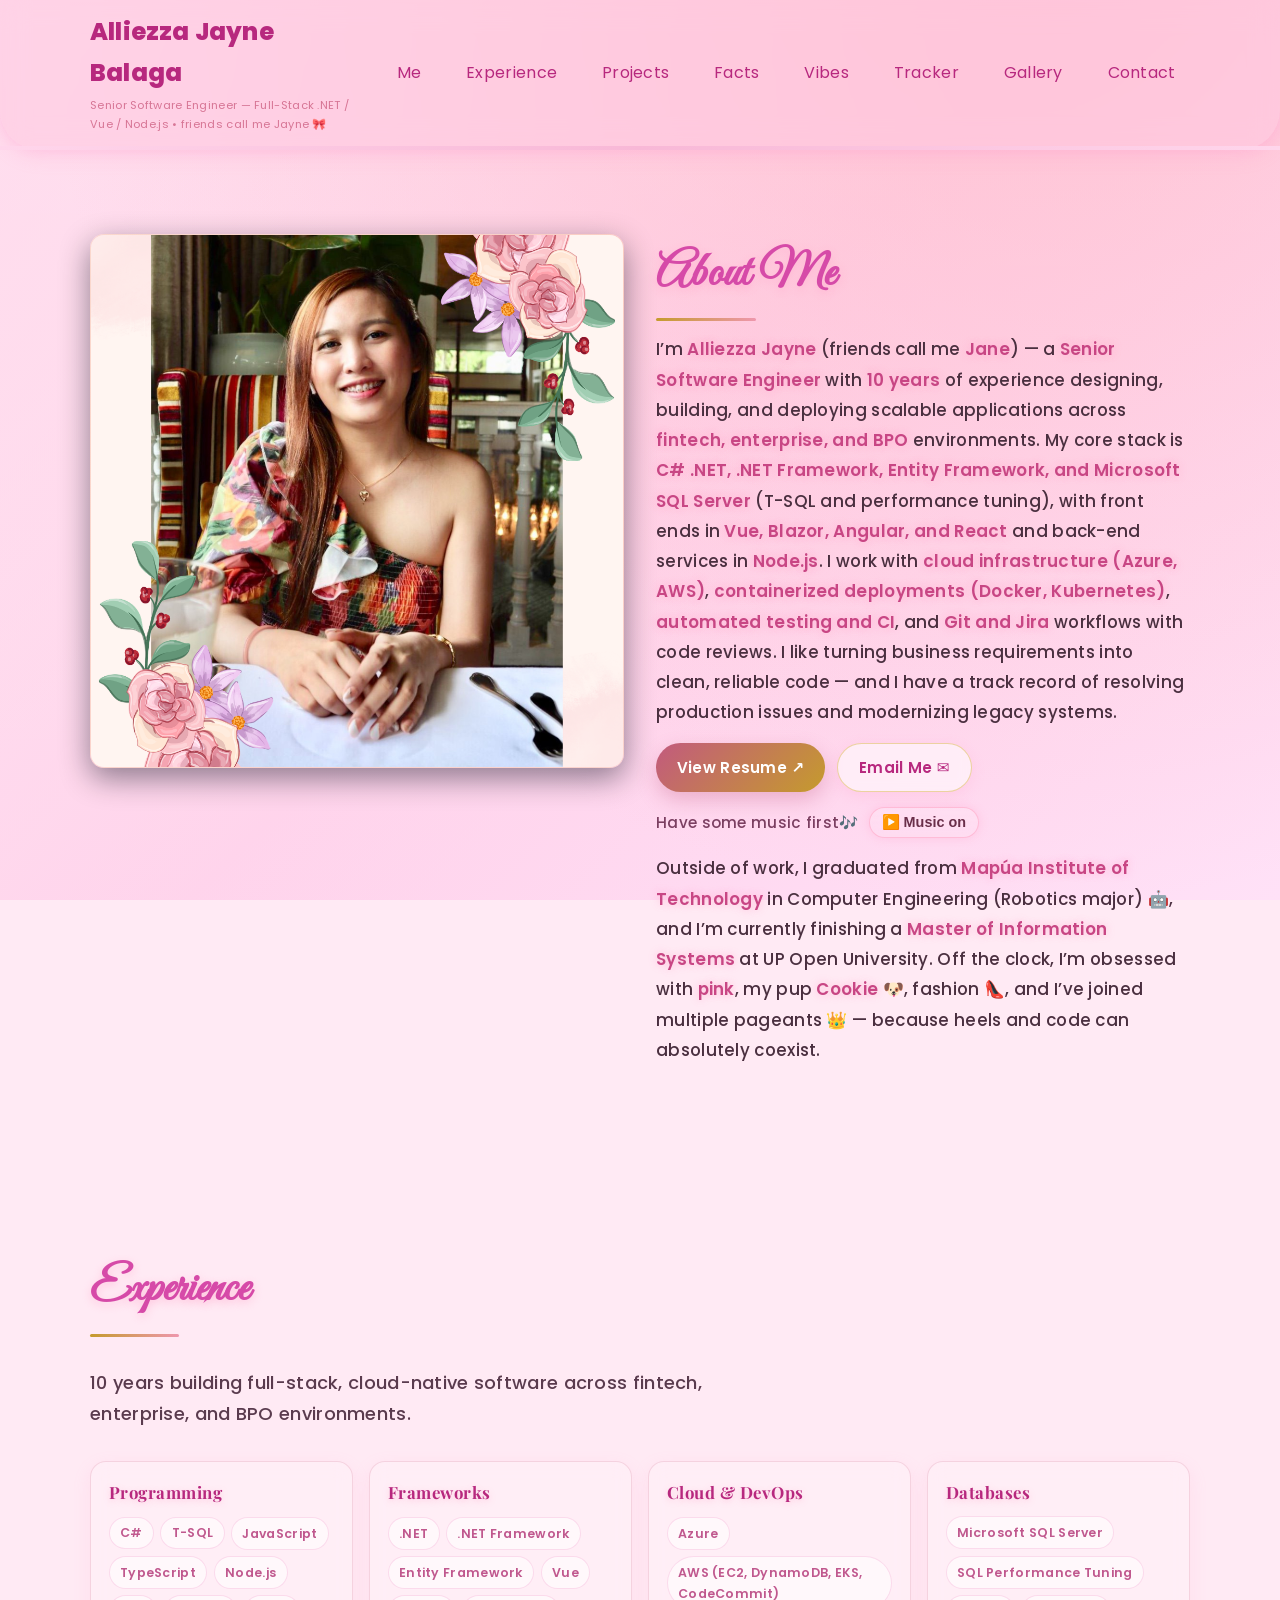
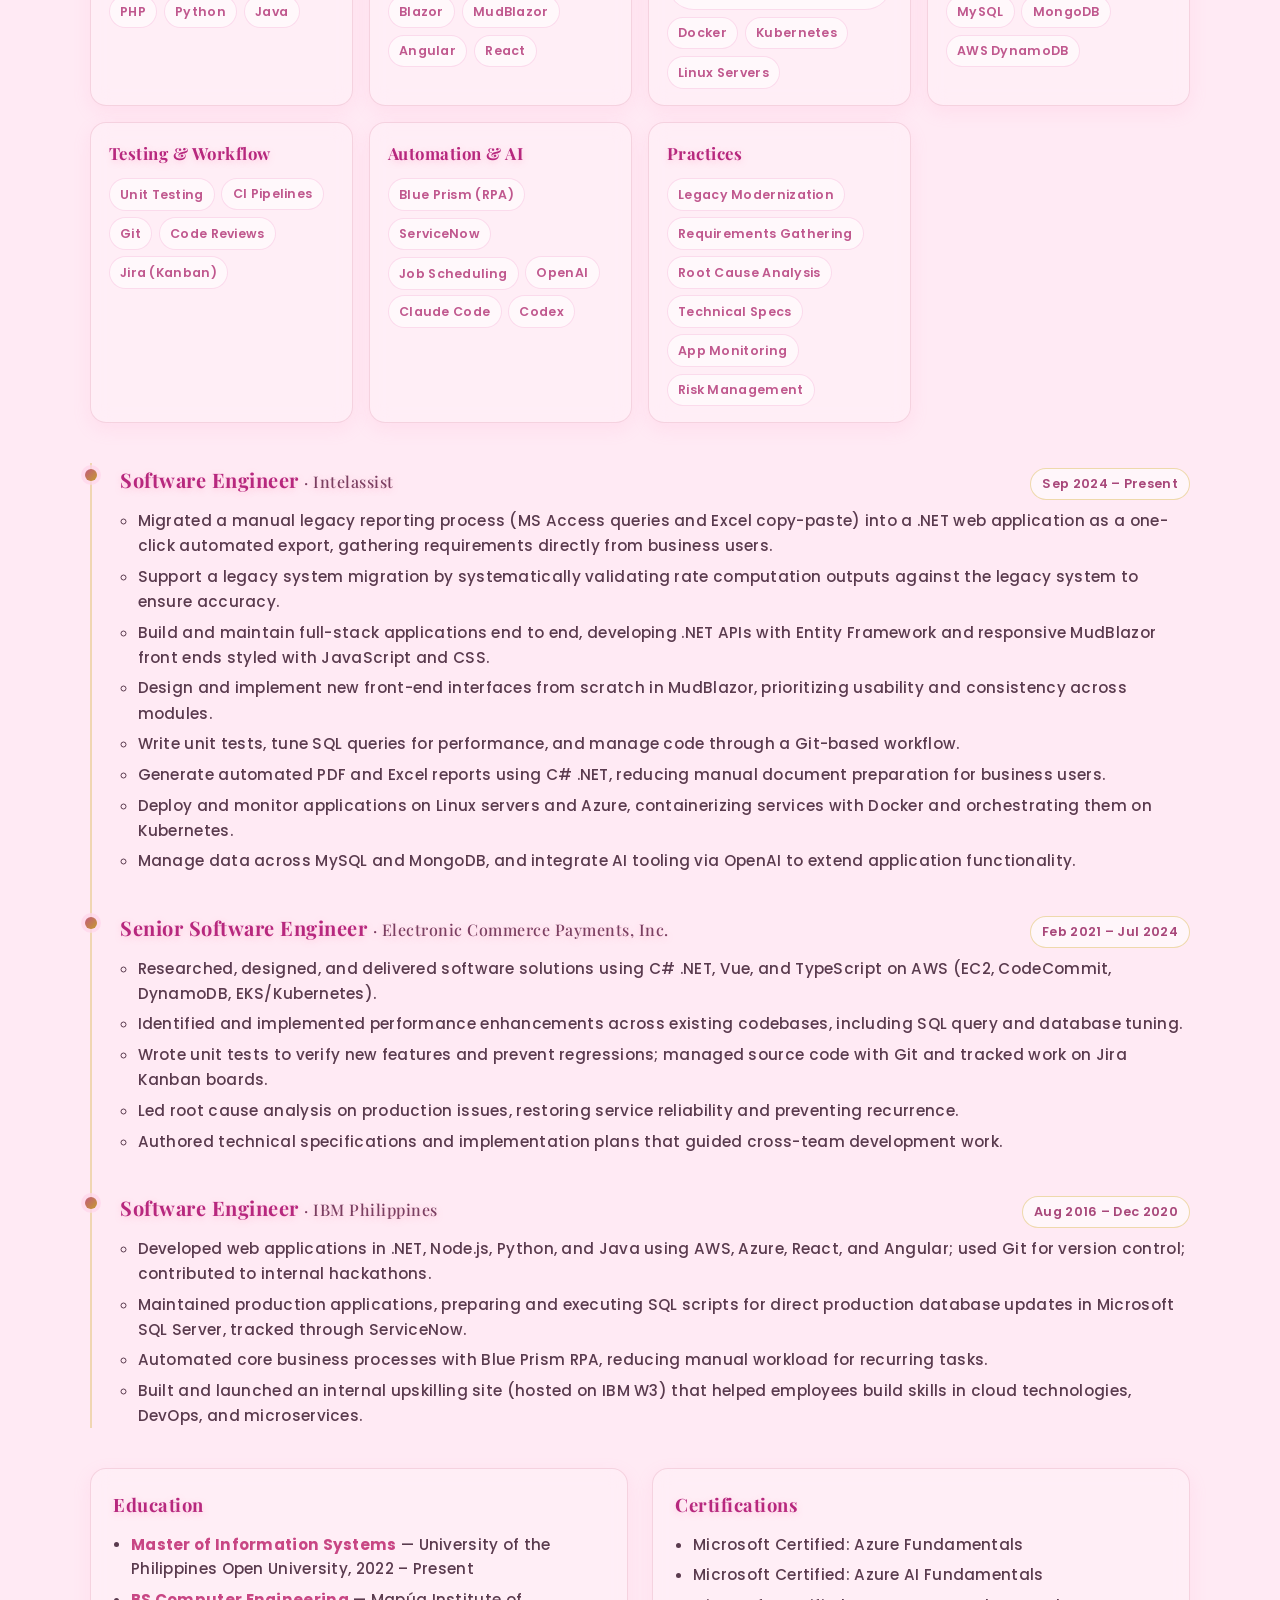
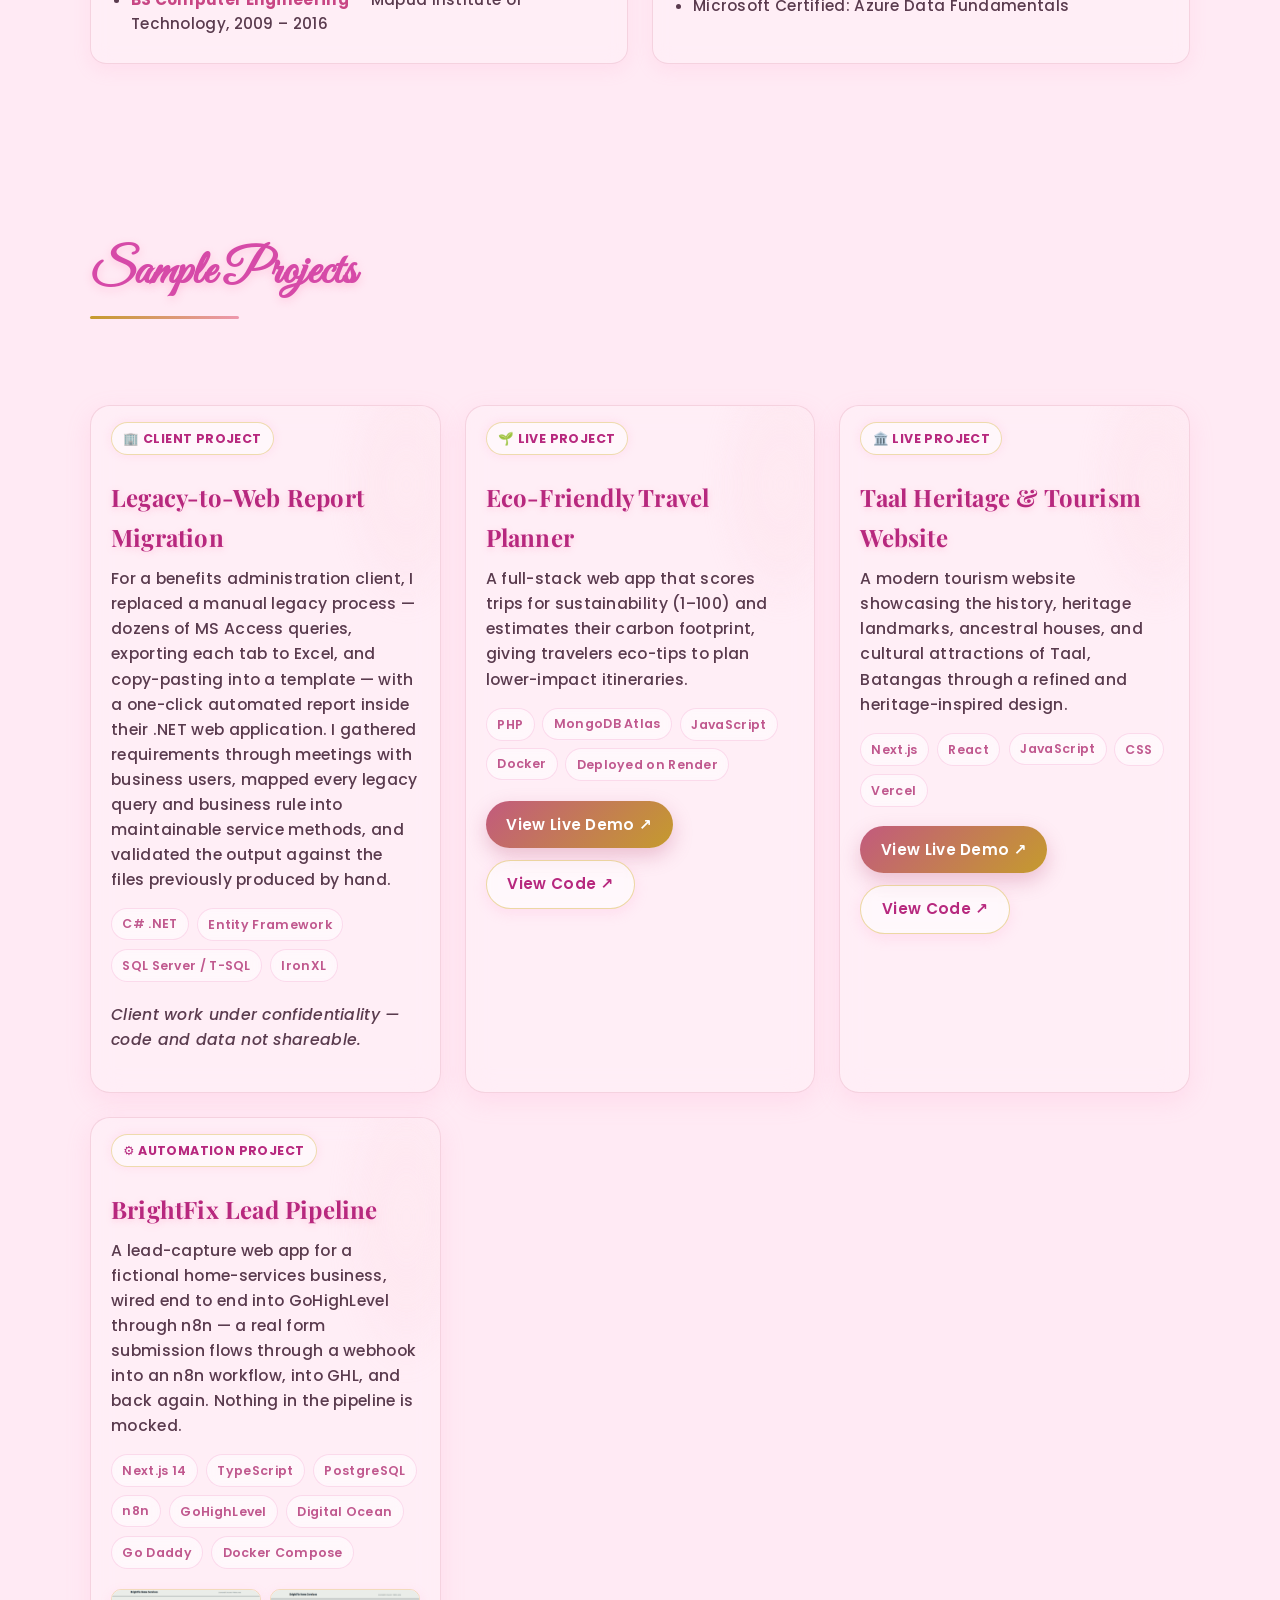
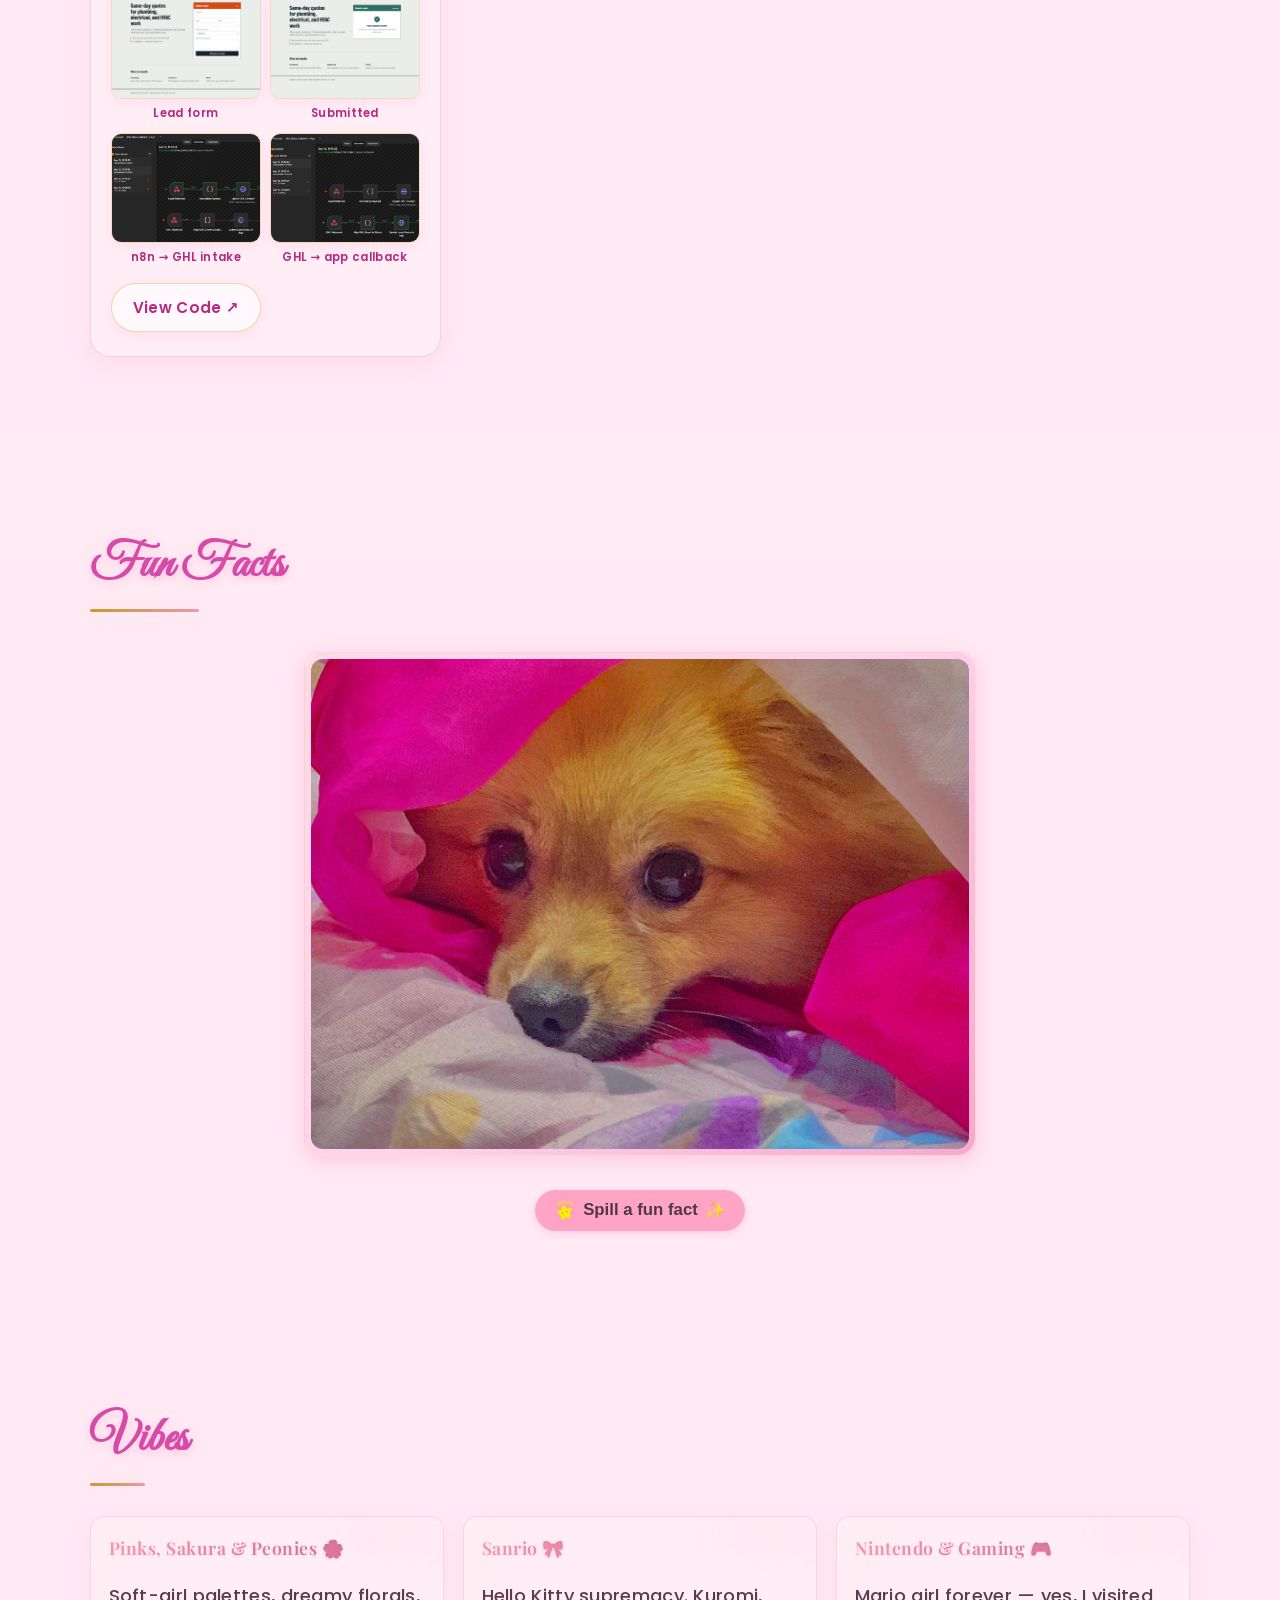
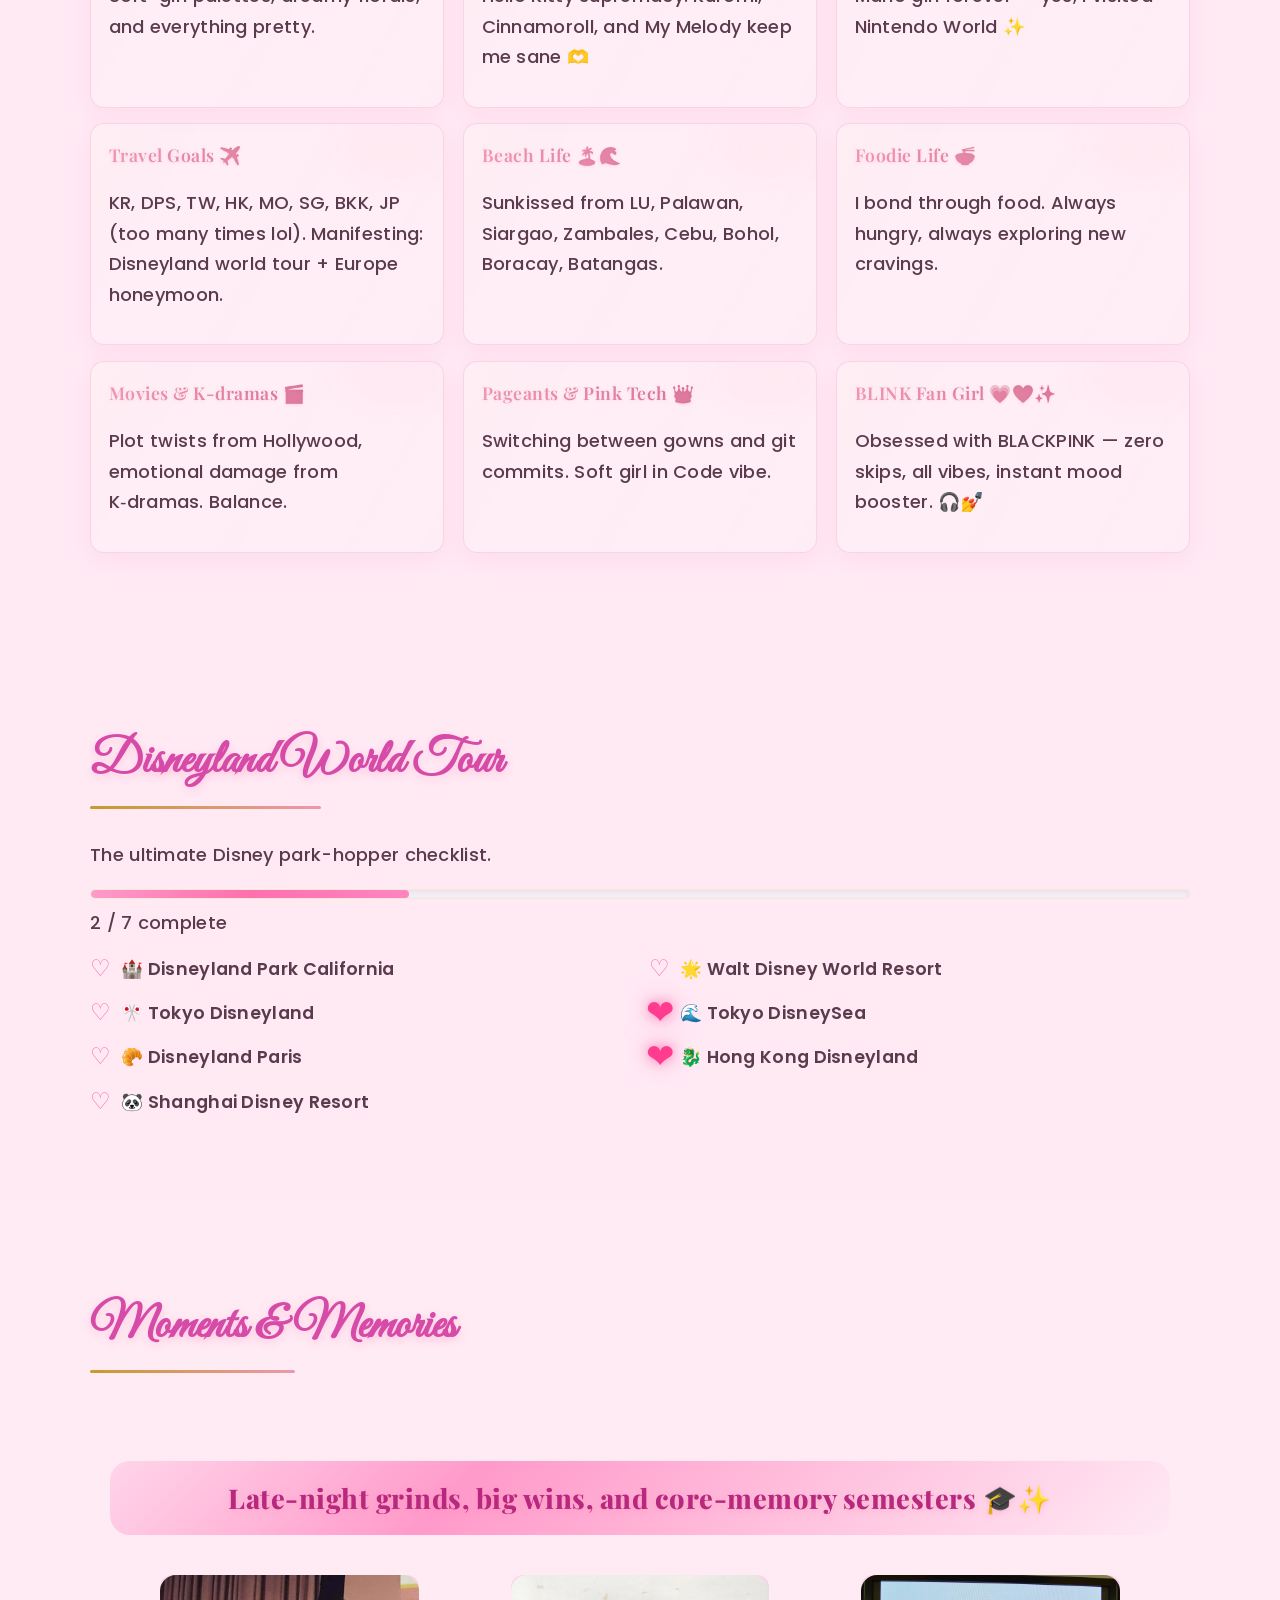
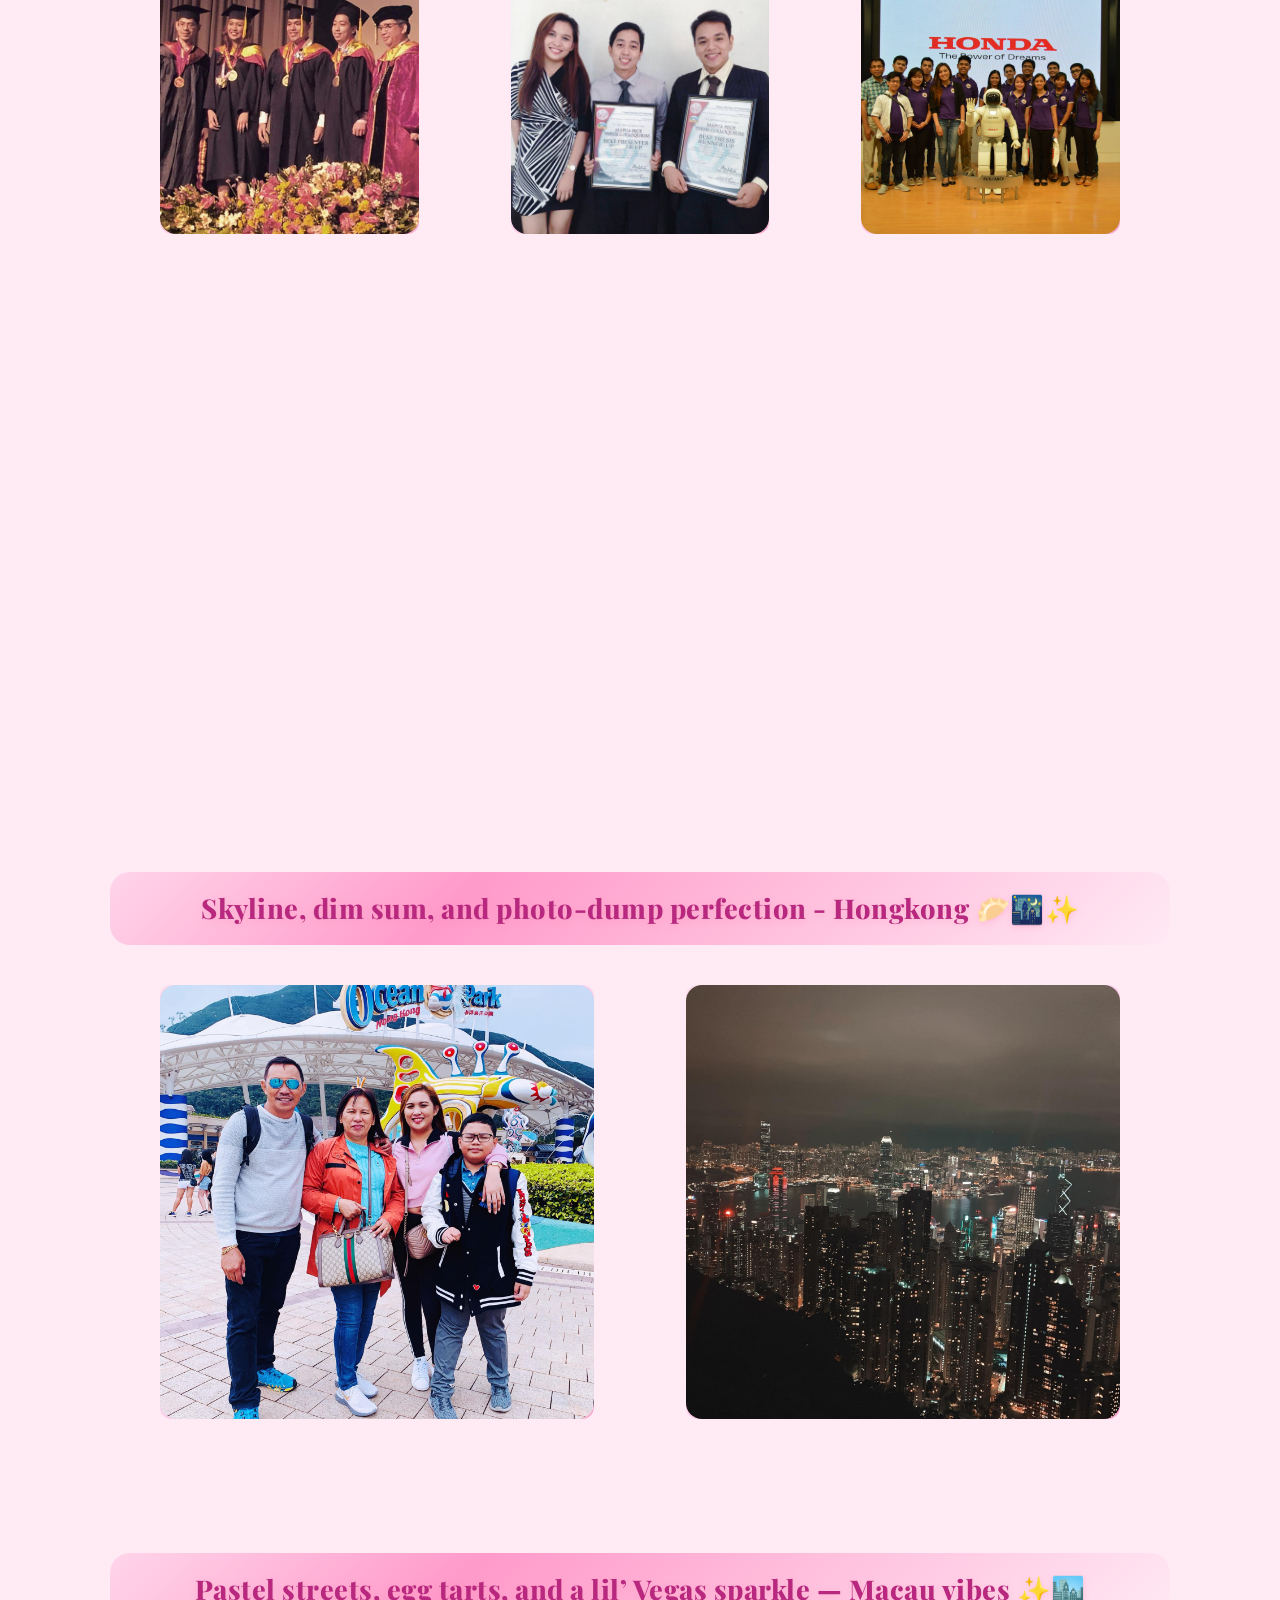
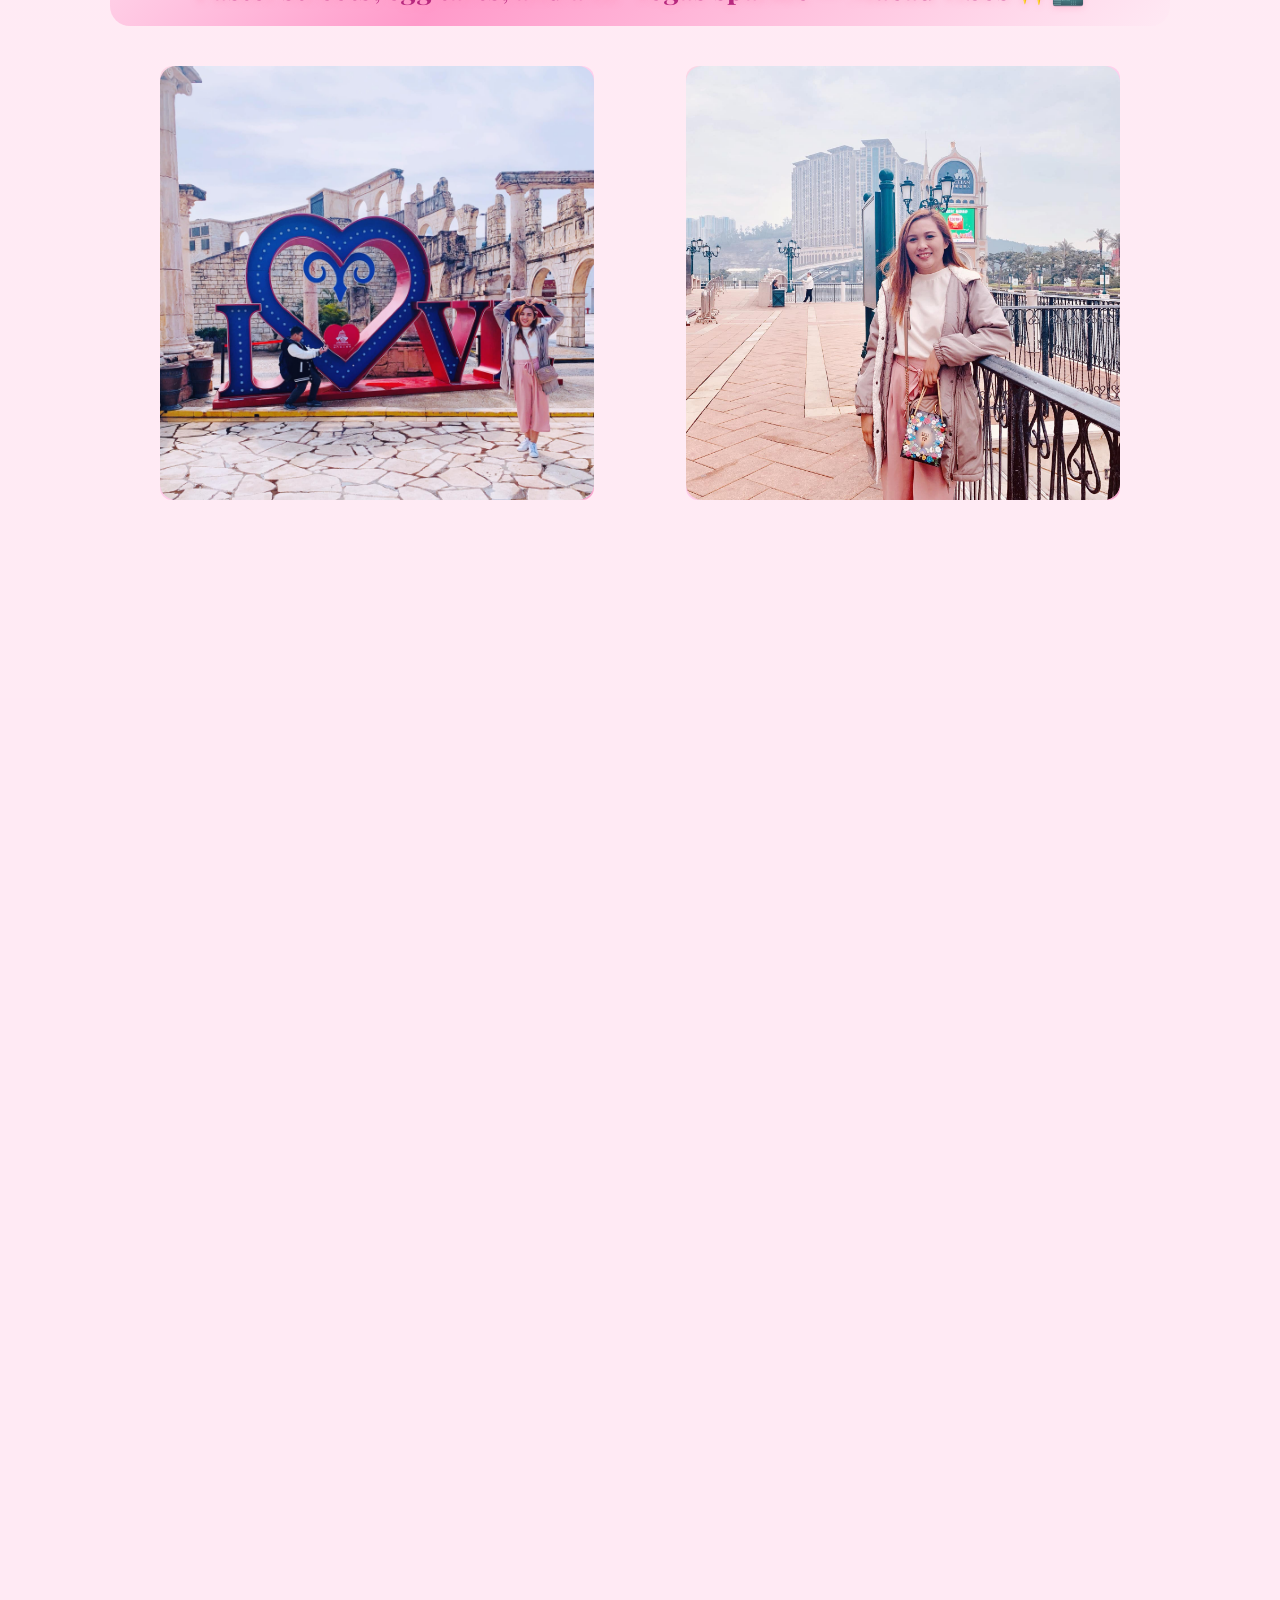
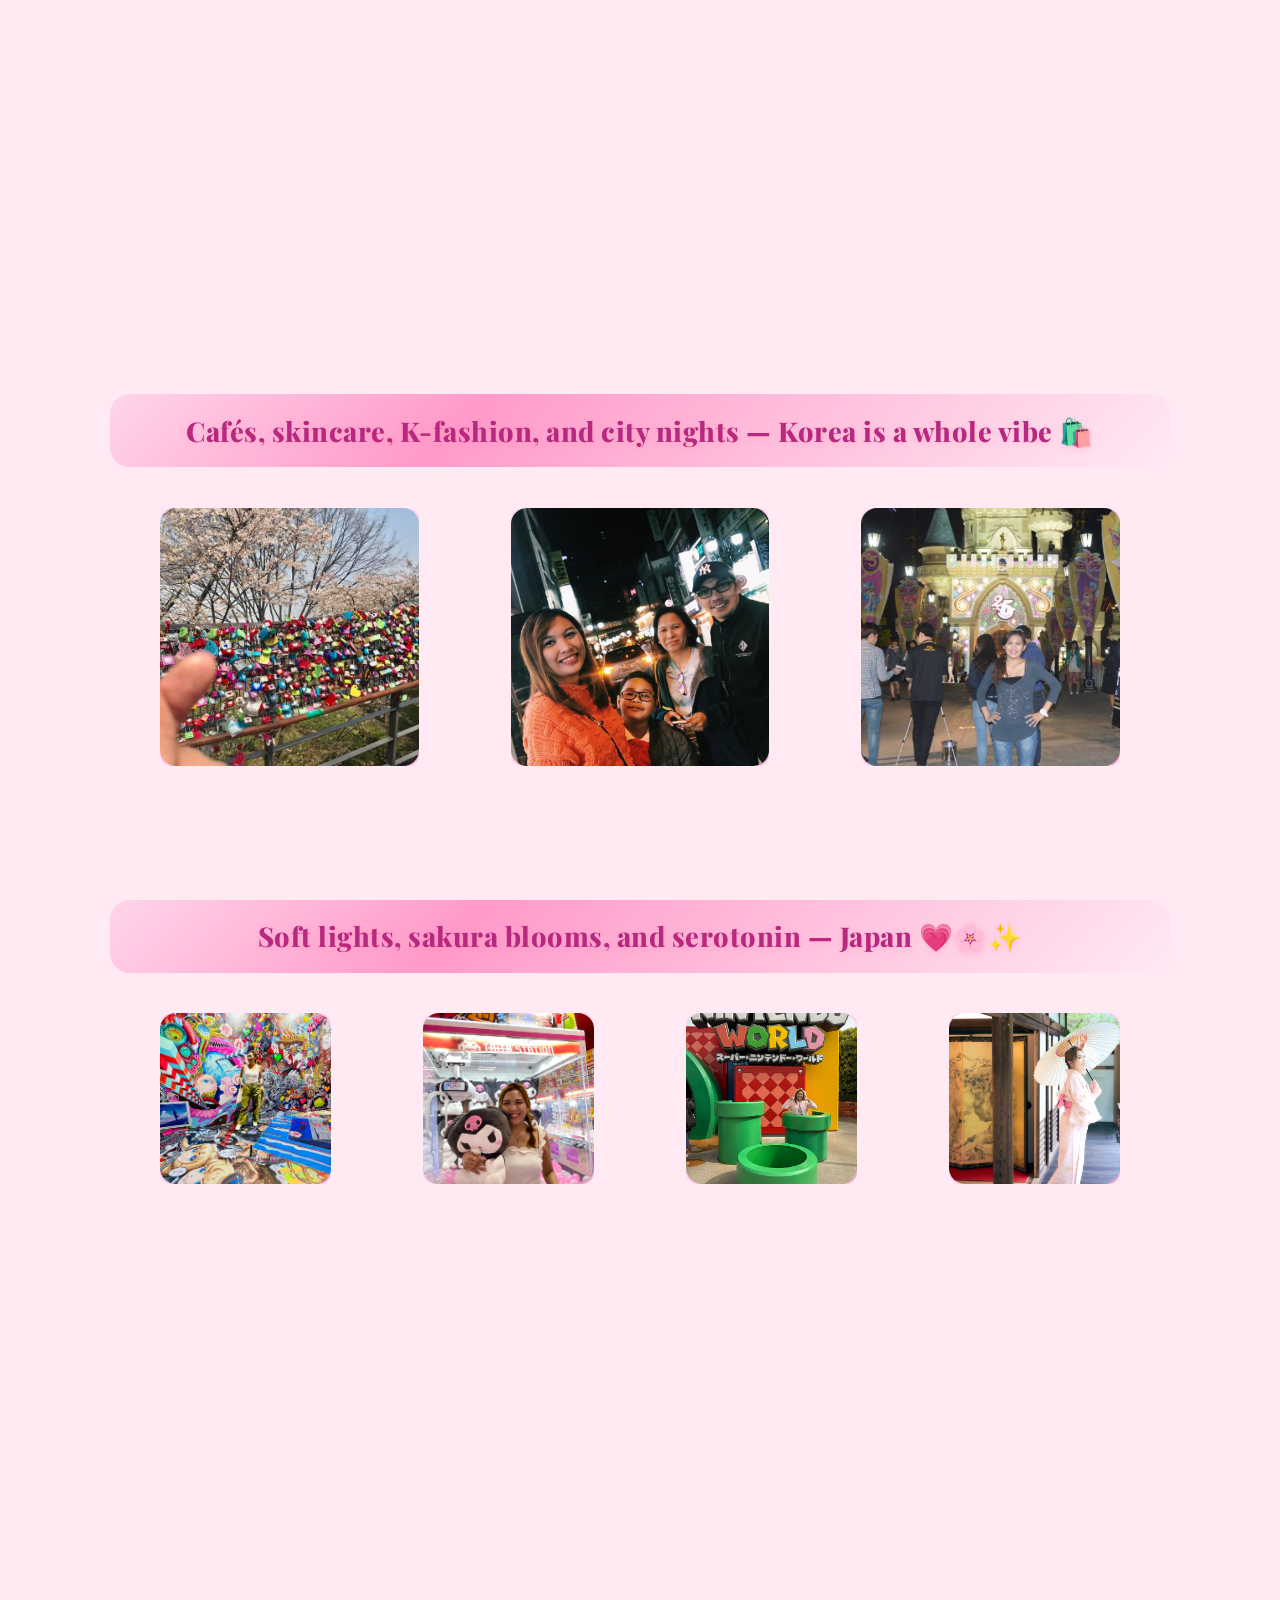
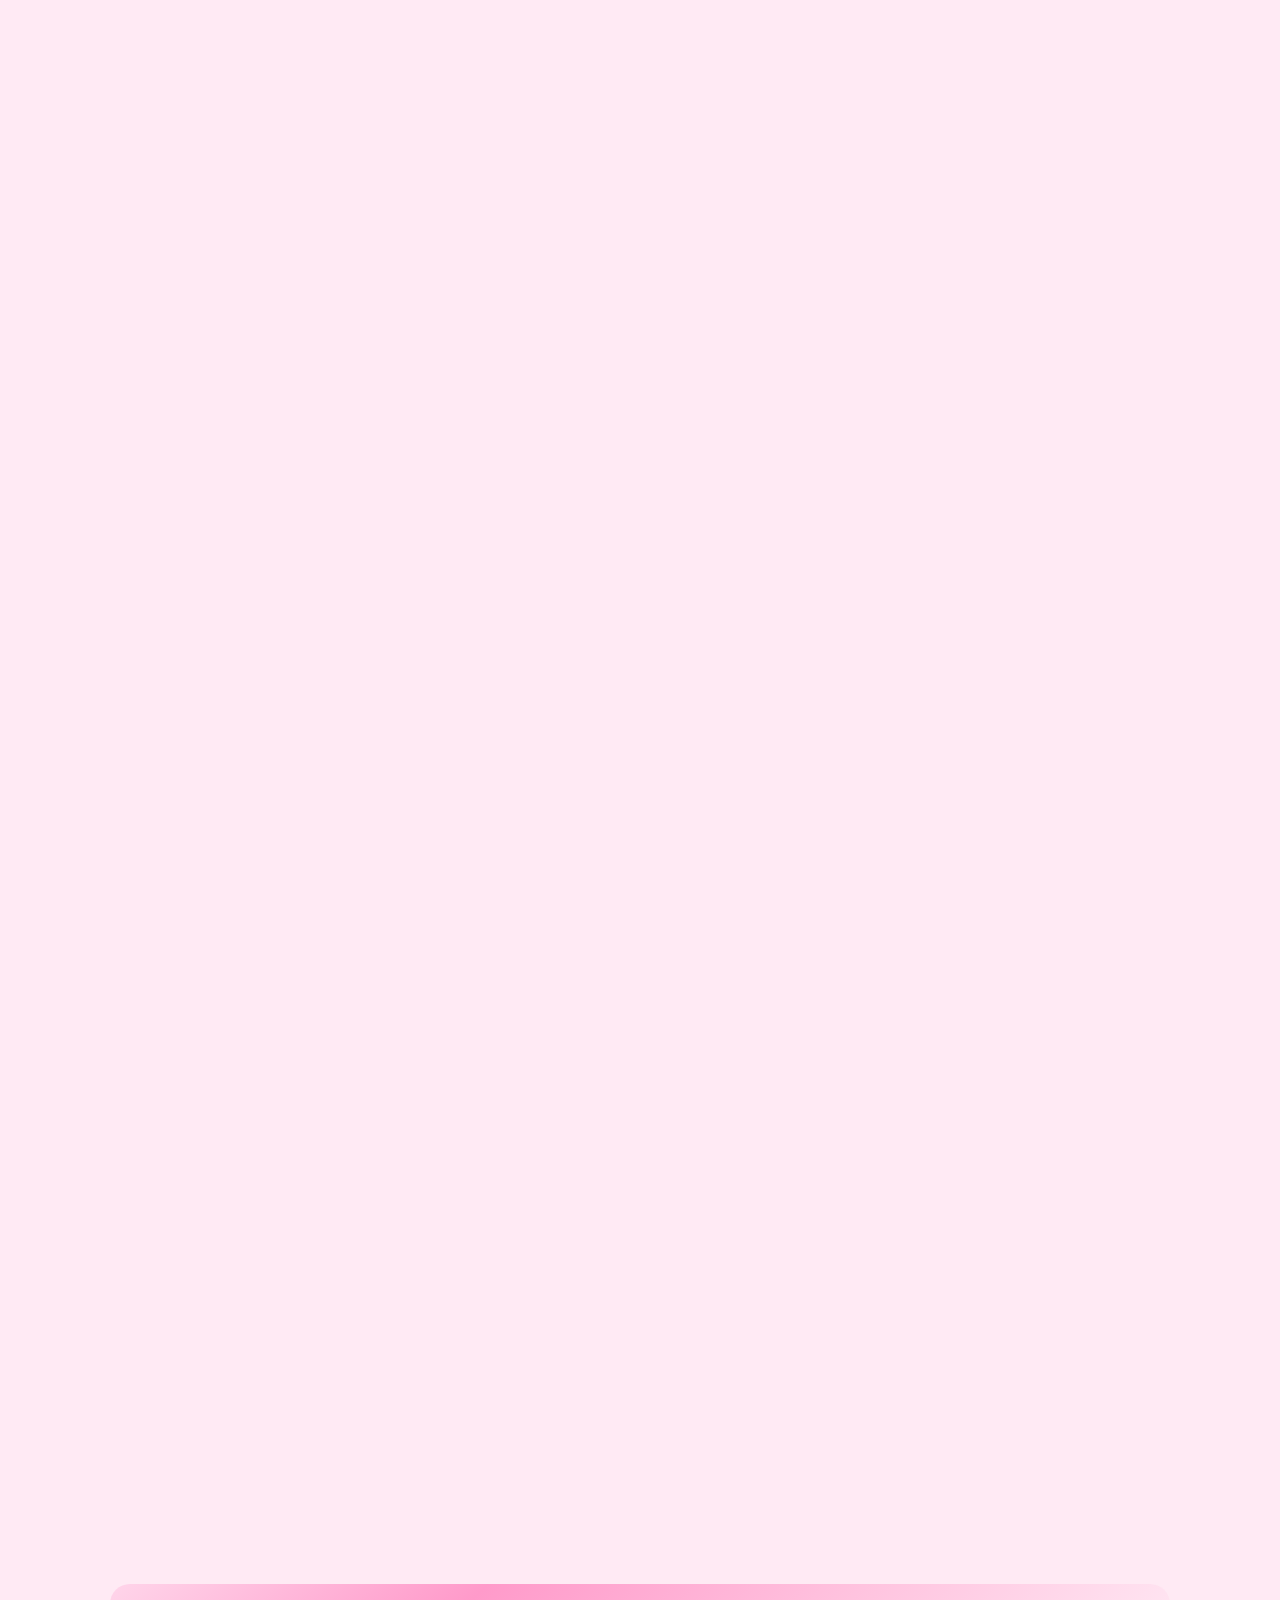
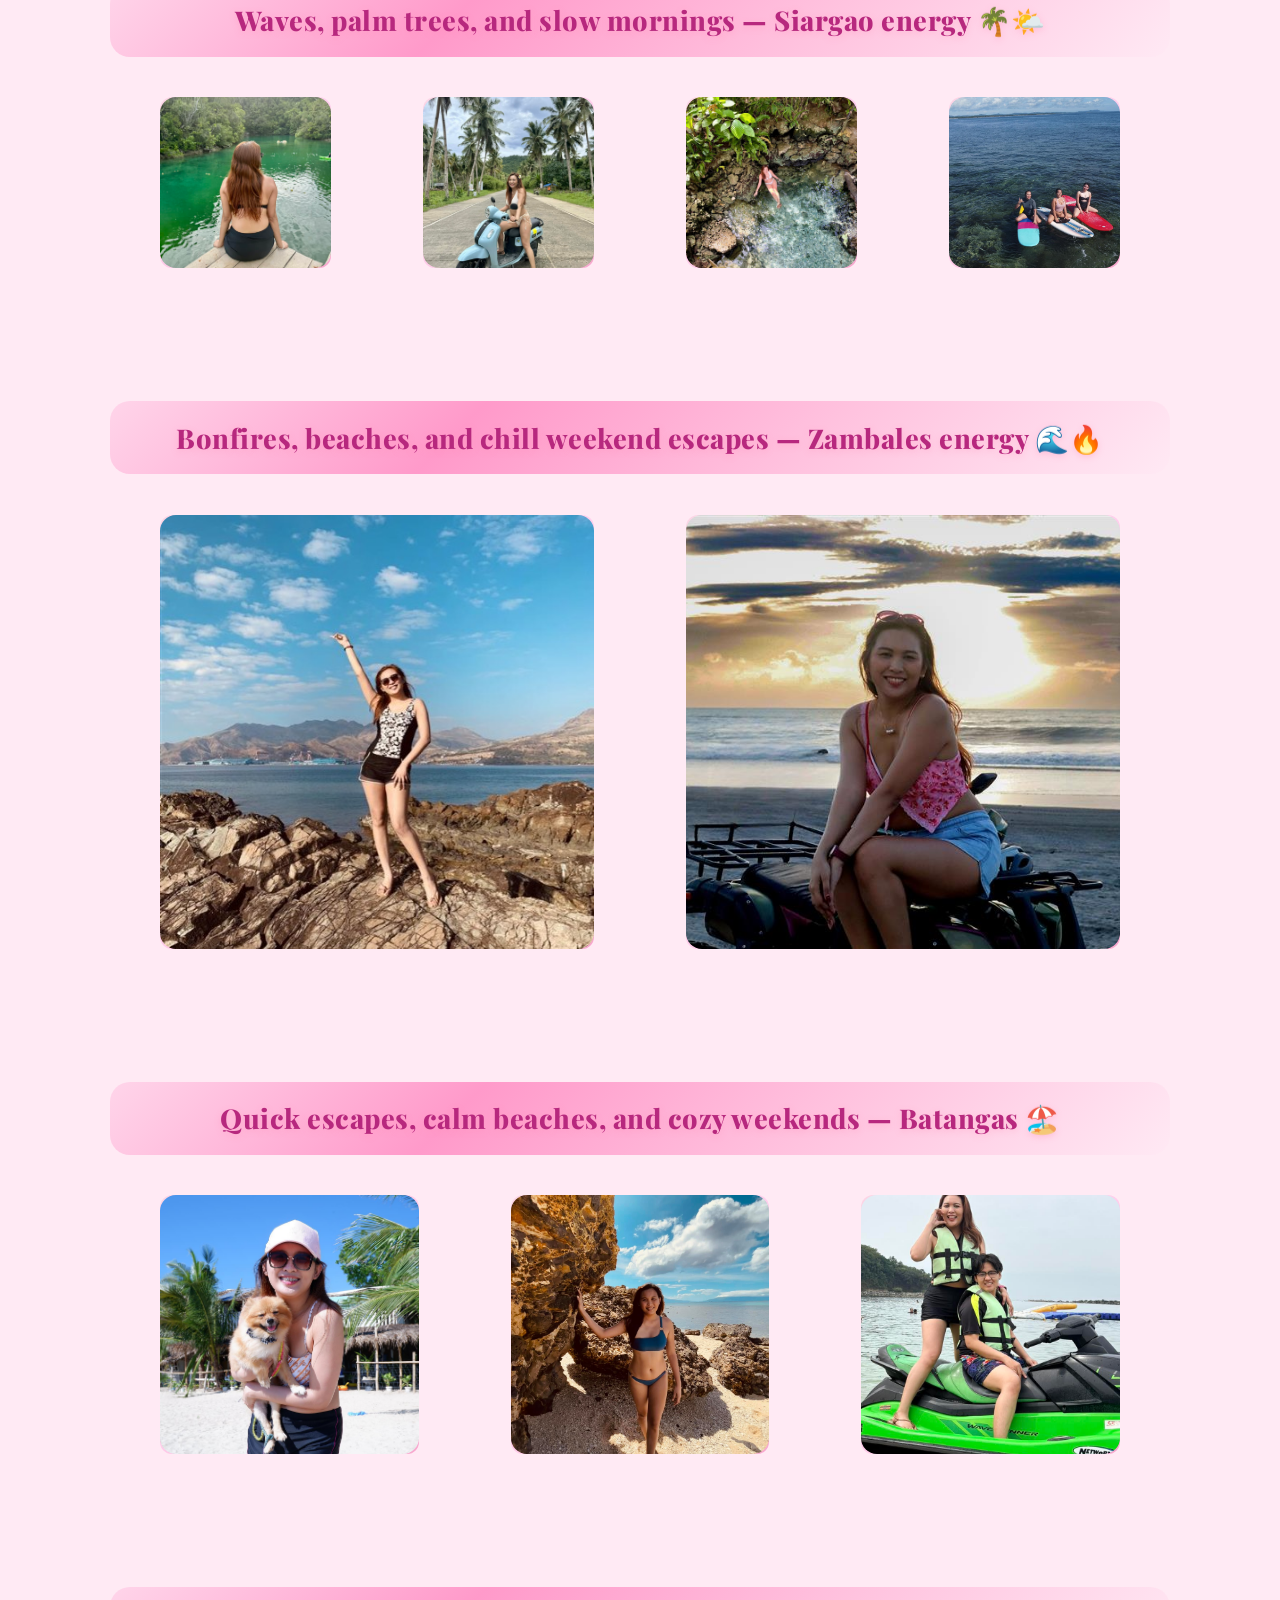
==== commit 9de885d5: "Revise portfolio content and skills section Updated portfolio details to reflect current skills and " ====
--- a/index.html
+++ b/index.html
@@ -4,7 +4,7 @@
   <meta charset="utf-8" />
   <meta name="viewport" content="width=device-width, initial-scale=1" />
   <title>Alliezza Jayne Balaga • Senior Software Engineer</title>
-  <meta name="description" content="Portfolio of Alliezza Jayne Balaga, a full-stack software engineer with 10 years of experience in .NET, Blazor, cloud (AWS/Azure), and enterprise systems." />
+  <meta name="description" content="Portfolio of Alliezza Jayne Balaga, a full-stack software engineer with 10 years of experience in C# .NET, Entity Framework, SQL Server, Vue, Node.js, and cloud (Azure/AWS)." />
 
   <!-- Fonts -->
   <link rel="preconnect" href="https://fonts.googleapis.com">
@@ -35,7 +35,7 @@
       <div class="shell header-row">
         <div class="brand">
           <span class="brand-title">Alliezza Jayne Balaga</span>
-          <span class="brand-tag">Senior Software Engineer — Full-Stack .NET / Cloud • friends call me Jayne 🎀</span>
+          <span class="brand-tag">Senior Software Engineer — Full-Stack .NET / Vue / Node.js • friends call me Jayne 🎀</span>
         </div>
         <nav class="z-nav" aria-label="Primary">
           <button id="menu-toggle"
@@ -72,11 +72,12 @@
               I’m <strong><span class="name-highlight">Alliezza Jayne</span></strong> (friends call me
               <strong>Jane</strong>) — a <strong>Senior Software Engineer</strong> with <strong>10 years</strong> of
               experience designing, building, and deploying scalable applications across
-              <strong>fintech, enterprise, and BPO</strong> environments. My deepest expertise is in
-              <strong>.NET and Blazor</strong>, with hands-on experience in <strong>PHP, JavaScript, Angular, and React</strong>,
-              spanning <strong>cloud infrastructure (AWS, Azure)</strong>, <strong>containerized deployments (Docker, Kubernetes)</strong>,
-              and <strong>RPA automation (Blue Prism)</strong>. I like turning business requirements into clean,
-              reliable code — and I have a track record of resolving production issues and modernizing legacy systems.
+              <strong>fintech, enterprise, and BPO</strong> environments. My core stack is
+              <strong>C# .NET, .NET Framework, Entity Framework, and Microsoft SQL Server</strong> (T-SQL and performance tuning),
+              with front ends in <strong>Vue, Blazor, Angular, and React</strong> and back-end services in <strong>Node.js</strong>.
+              I work with <strong>cloud infrastructure (Azure, AWS)</strong>, <strong>containerized deployments (Docker, Kubernetes)</strong>,
+              <strong>automated testing and CI</strong>, and <strong>Git and Jira</strong> workflows with code reviews. I like turning business
+              requirements into clean, reliable code — and I have a track record of resolving production issues and modernizing legacy systems.
             </p>
 
             <div class="resume-actions">
@@ -120,37 +121,43 @@
             <div class="skill-group">
               <h3>Programming</h3>
               <ul class="skill-tags">
-                <li>C#</li><li>PHP</li><li>JavaScript</li><li>TypeScript</li><li>Python</li><li>Java</li><li>NodeJS</li>
+                <li>C#</li><li>T-SQL</li><li>JavaScript</li><li>TypeScript</li><li>Node.js</li><li>PHP</li><li>Python</li><li>Java</li>
               </ul>
             </div>
             <div class="skill-group">
               <h3>Frameworks</h3>
               <ul class="skill-tags">
-                <li>.NET</li><li>Blazor</li><li>MudBlazor</li><li>Angular</li><li>React</li><li>Vue</li>
+                <li>.NET</li><li>.NET Framework</li><li>Entity Framework</li><li>Vue</li><li>Blazor</li><li>MudBlazor</li><li>Angular</li><li>React</li>
               </ul>
             </div>
             <div class="skill-group">
               <h3>Cloud &amp; DevOps</h3>
               <ul class="skill-tags">
-                <li>AWS (EC2, DynamoDB, EKS, CodeCommit)</li><li>Azure</li><li>Docker</li><li>Kubernetes</li>
+                <li>Azure</li><li>AWS (EC2, DynamoDB, EKS, CodeCommit)</li><li>Docker</li><li>Kubernetes</li><li>Linux Servers</li>
               </ul>
             </div>
             <div class="skill-group">
               <h3>Databases</h3>
               <ul class="skill-tags">
-                <li>MySQL</li><li>MongoDB</li><li>Microsoft SQL Server</li><li>AWS DynamoDB</li>
+                <li>Microsoft SQL Server</li><li>SQL Performance Tuning</li><li>MySQL</li><li>MongoDB</li><li>AWS DynamoDB</li>
               </ul>
             </div>
             <div class="skill-group">
-              <h3>Automation</h3>
+              <h3>Testing &amp; Workflow</h3>
               <ul class="skill-tags">
-                <li>Blue Prism (RPA)</li><li>ServiceNow</li><li>Job Scheduling</li>
+                <li>Unit Testing</li><li>CI Pipelines</li><li>Git</li><li>Code Reviews</li><li>Jira (Kanban)</li>
+              </ul>
+            </div>
+            <div class="skill-group">
+              <h3>Automation &amp; AI</h3>
+              <ul class="skill-tags">
+                <li>Blue Prism (RPA)</li><li>ServiceNow</li><li>Job Scheduling</li><li>OpenAI</li><li>Claude Code</li><li>Codex</li>
               </ul>
             </div>
             <div class="skill-group">
               <h3>Practices</h3>
               <ul class="skill-tags">
-                <li>Root Cause Analysis</li><li>Technical Specs</li><li>App Monitoring</li><li>Risk Management</li>
+                <li>Legacy Modernization</li><li>Requirements Gathering</li><li>Root Cause Analysis</li><li>Technical Specs</li><li>App Monitoring</li><li>Risk Management</li>
               </ul>
             </div>
           </div>
@@ -162,12 +169,14 @@
                 <span class="timeline-date">Sep 2024 – Present</span>
               </div>
               <ul class="timeline-list">
-                <li>Build and maintain full-stack applications end to end, developing .NET APIs and responsive MudBlazor frontends styled with JavaScript and CSS.</li>
-                <li>Design and implement new frontend interfaces from scratch in MudBlazor, prioritizing usability and consistency across modules.</li>
+                <li>Migrated a manual legacy reporting process (MS Access queries and Excel copy-paste) into a .NET web application as a one-click automated export, gathering requirements directly from business users.</li>
+                <li>Support a legacy system migration by systematically validating rate computation outputs against the legacy system to ensure accuracy.</li>
+                <li>Build and maintain full-stack applications end to end, developing .NET APIs with Entity Framework and responsive MudBlazor front ends styled with JavaScript and CSS.</li>
+                <li>Design and implement new front-end interfaces from scratch in MudBlazor, prioritizing usability and consistency across modules.</li>
+                <li>Write unit tests, tune SQL queries for performance, and manage code through a Git-based workflow.</li>
                 <li>Generate automated PDF and Excel reports using C# .NET, reducing manual document preparation for business users.</li>
                 <li>Deploy and monitor applications on Linux servers and Azure, containerizing services with Docker and orchestrating them on Kubernetes.</li>
-                <li>Validate rate computation accuracy by systematically comparing outputs against the legacy system during migration.</li>
-                <li>Manage data across MySQL and MongoDB, and integrate AI tooling via OpenAPI to extend application functionality.</li>
+                <li>Manage data across MySQL and MongoDB, and integrate AI tooling via OpenAI to extend application functionality.</li>
               </ul>
             </li>
             <li class="timeline-item reveal">
@@ -176,8 +185,9 @@
                 <span class="timeline-date">Feb 2021 – Jul 2024</span>
               </div>
               <ul class="timeline-list">
-                <li>Researched, designed, and delivered software solutions using C#, .NET, Vue, and TypeScript on AWS (EC2, CodeCommit, DynamoDB, EKS/Kubernetes).</li>
-                <li>Identified and implemented performance enhancements and optimizations across existing codebases.</li>
+                <li>Researched, designed, and delivered software solutions using C# .NET, Vue, and TypeScript on AWS (EC2, CodeCommit, DynamoDB, EKS/Kubernetes).</li>
+                <li>Identified and implemented performance enhancements across existing codebases, including SQL query and database tuning.</li>
+                <li>Wrote unit tests to verify new features and prevent regressions; managed source code with Git and tracked work on Jira Kanban boards.</li>
                 <li>Led root cause analysis on production issues, restoring service reliability and preventing recurrence.</li>
                 <li>Authored technical specifications and implementation plans that guided cross-team development work.</li>
               </ul>
@@ -188,8 +198,8 @@
                 <span class="timeline-date">Aug 2016 – Dec 2020</span>
               </div>
               <ul class="timeline-list">
-                <li>Developed web applications in Python, NodeJS, Java, and .NET using AWS, Azure, React, and Angular; contributed to internal hackathons.</li>
-                <li>Maintained production applications and executed data-manipulation scripts using ServiceNow and Microsoft SQL.</li>
+                <li>Developed web applications in .NET, Node.js, Python, and Java using AWS, Azure, React, and Angular; used Git for version control; contributed to internal hackathons.</li>
+                <li>Maintained production applications, preparing and executing SQL scripts for direct production database updates in Microsoft SQL Server, tracked through ServiceNow.</li>
                 <li>Automated core business processes with Blue Prism RPA, reducing manual workload for recurring tasks.</li>
                 <li>Built and launched an internal upskilling site (hosted on IBM W3) that helped employees build skills in cloud technologies, DevOps, and microservices.</li>
               </ul>
@@ -222,6 +232,30 @@
           <p class="reveal projects-intro">Selected work — from idea to live, deployed product.</p>
 
           <div class="project-grid">
+
+            <!-- Legacy-to-Web Migration (client work, confidential) -->
+            <article class="project-card reveal">
+              <div class="project-media">
+                <span class="project-tag">🏢 Client Project</span>
+              </div>
+              <div class="project-body">
+                <h3 class="project-title">Legacy-to-Web Report Migration</h3>
+                <p class="project-copy">
+                  For a benefits administration client, I replaced a manual legacy process — dozens of MS Access
+                  queries, exporting each tab to Excel, and copy-pasting into a template — with a one-click
+                  automated report inside their .NET web application. I gathered requirements through meetings
+                  with business users, mapped every legacy query and business rule into maintainable service
+                  methods, and validated the output against the files previously produced by hand.
+                </p>
+                <ul class="project-stack">
+                  <li>C# .NET</li>
+                  <li>Entity Framework</li>
+                  <li>SQL Server / T-SQL</li>
+                  <li>IronXL</li>
+                </ul>
+                <p class="project-copy"><em>Client work under confidentiality — code and data not shareable.</em></p>
+              </div>
+            </article>
 
             <!-- Eco-Friendly Travel Planner -->
             <article class="project-card reveal">
